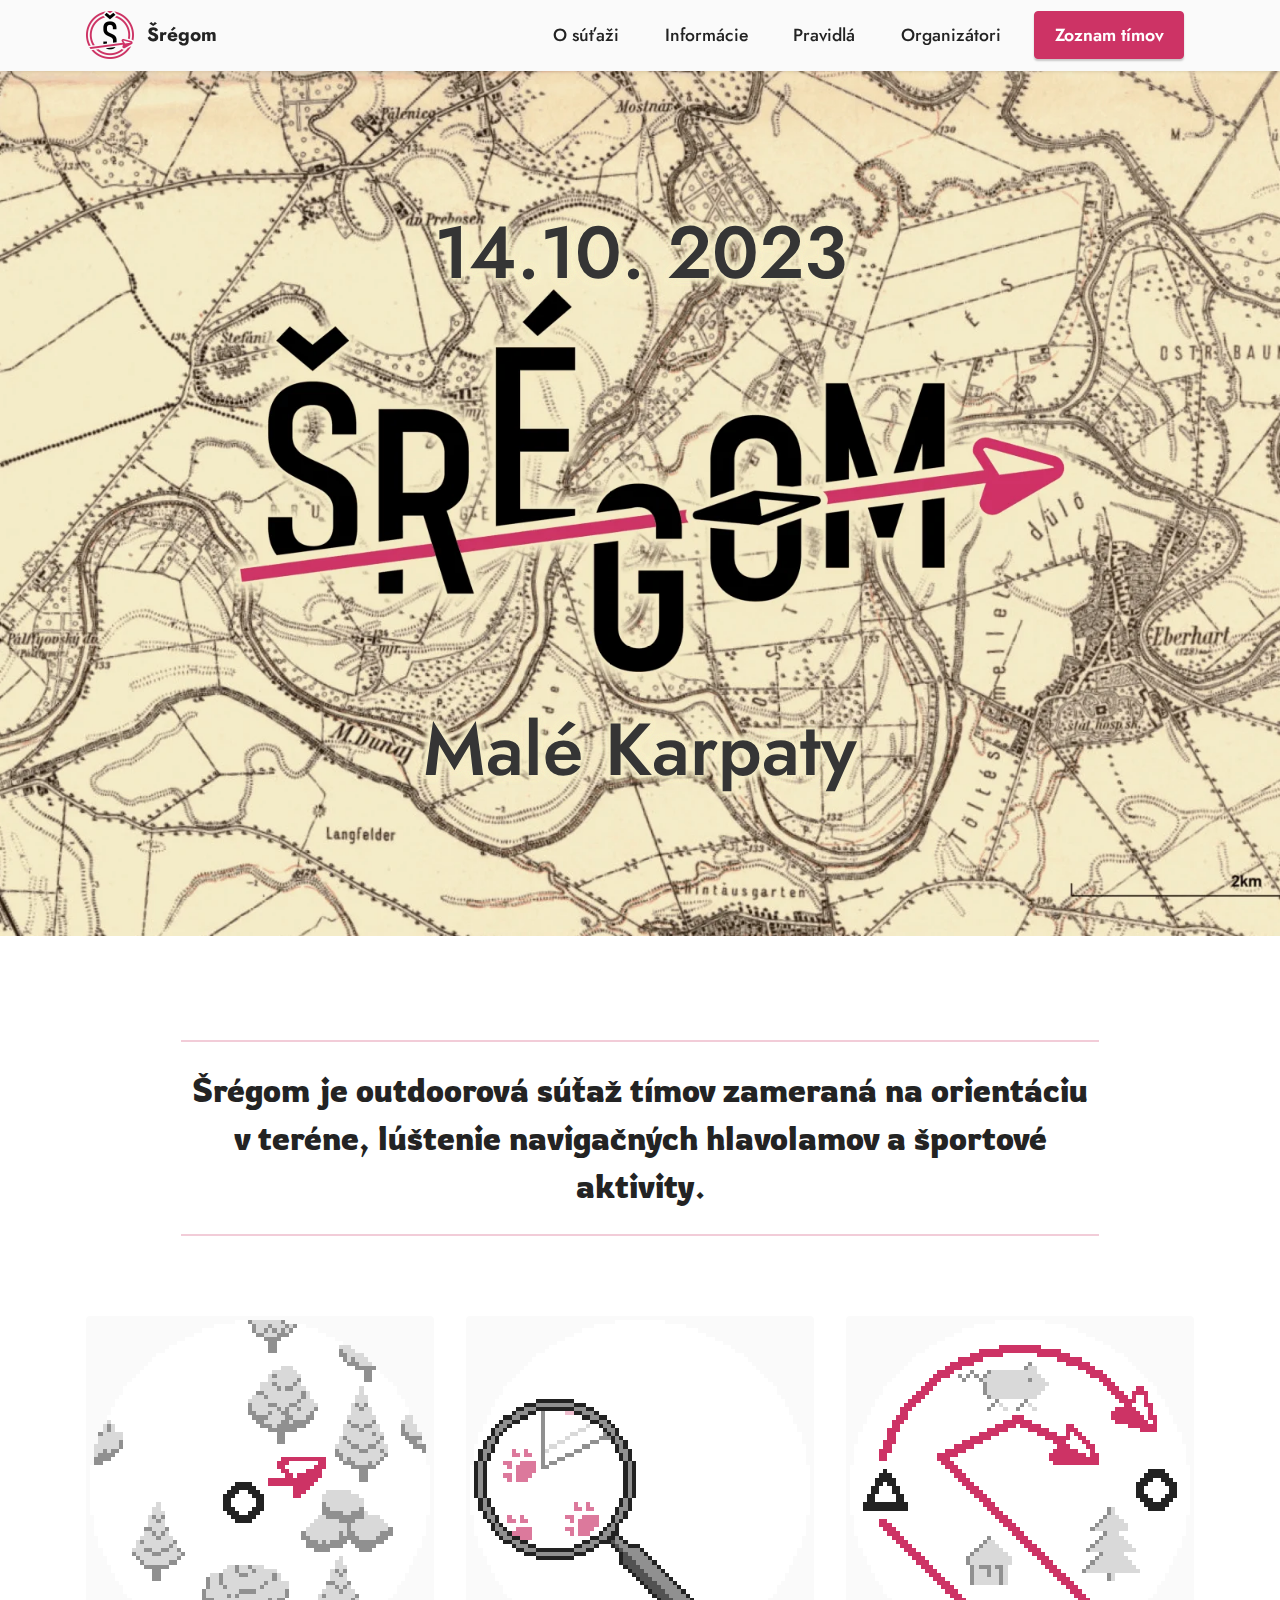
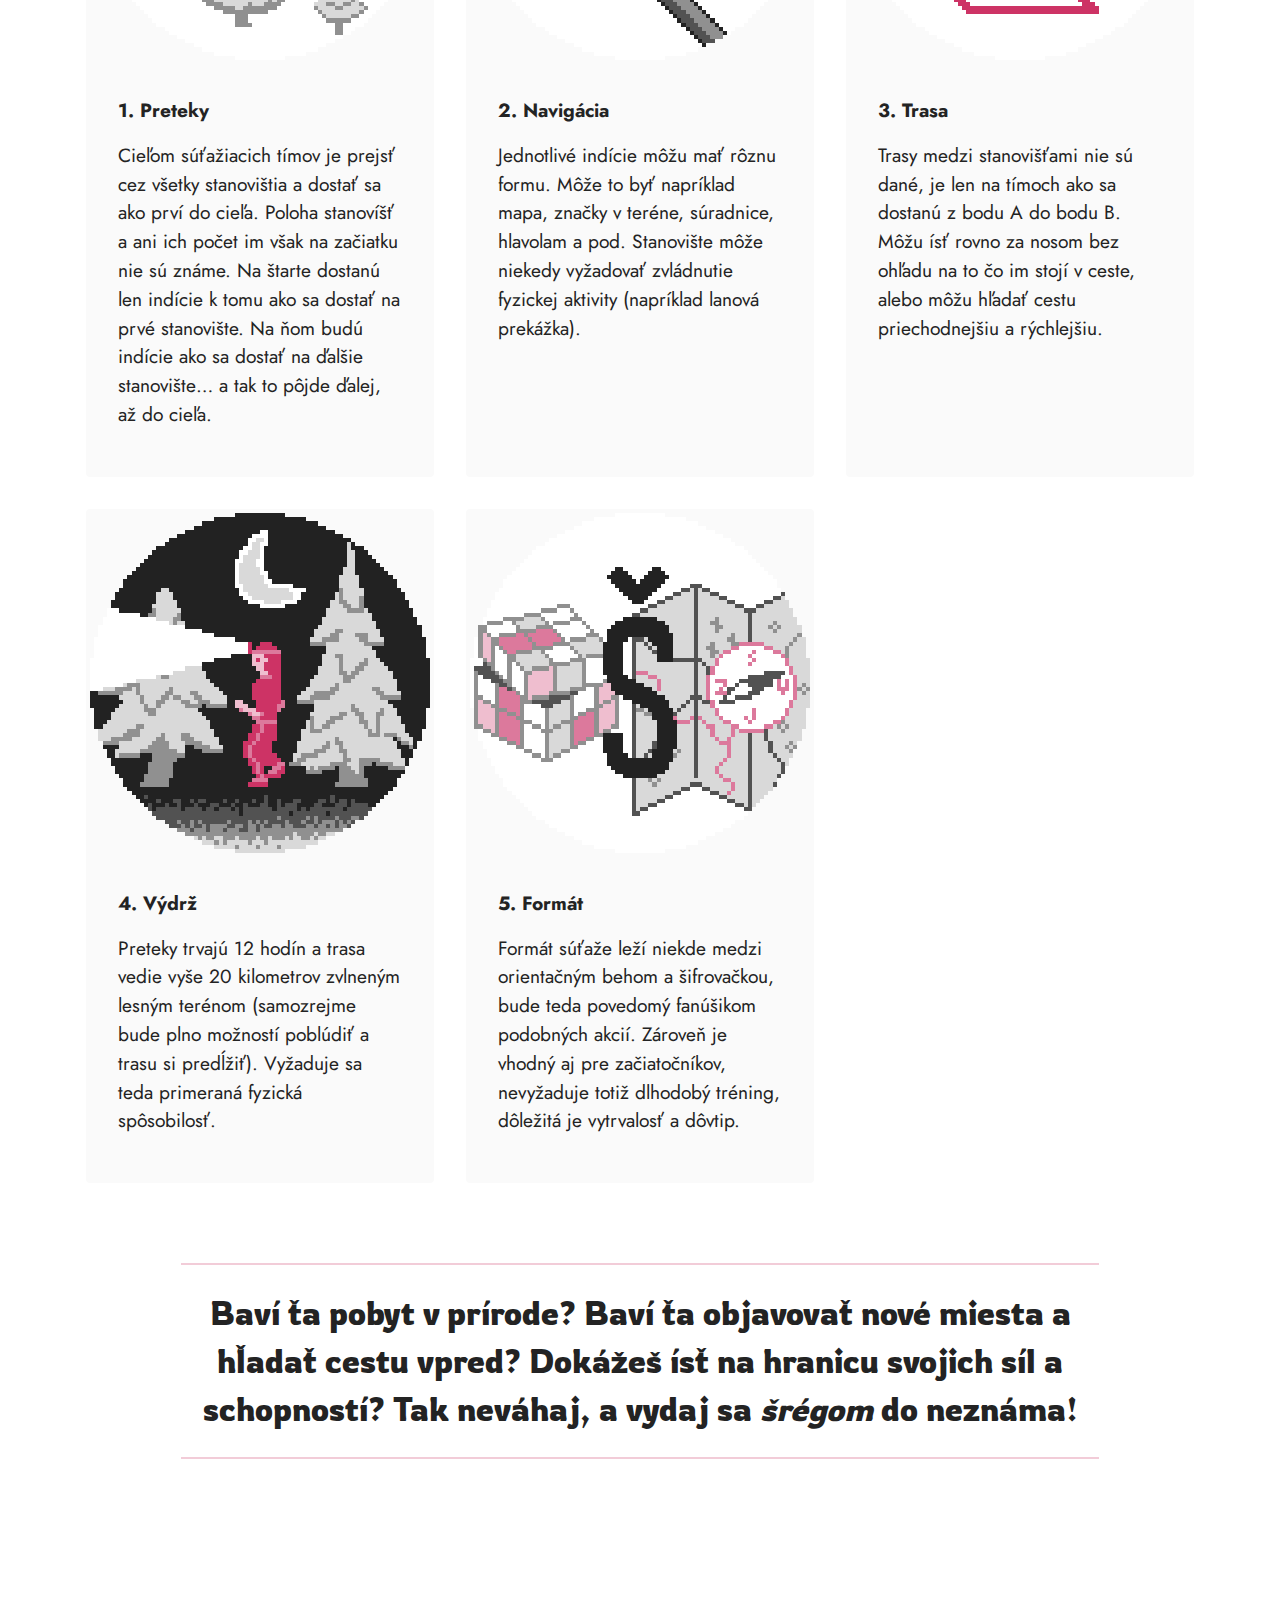
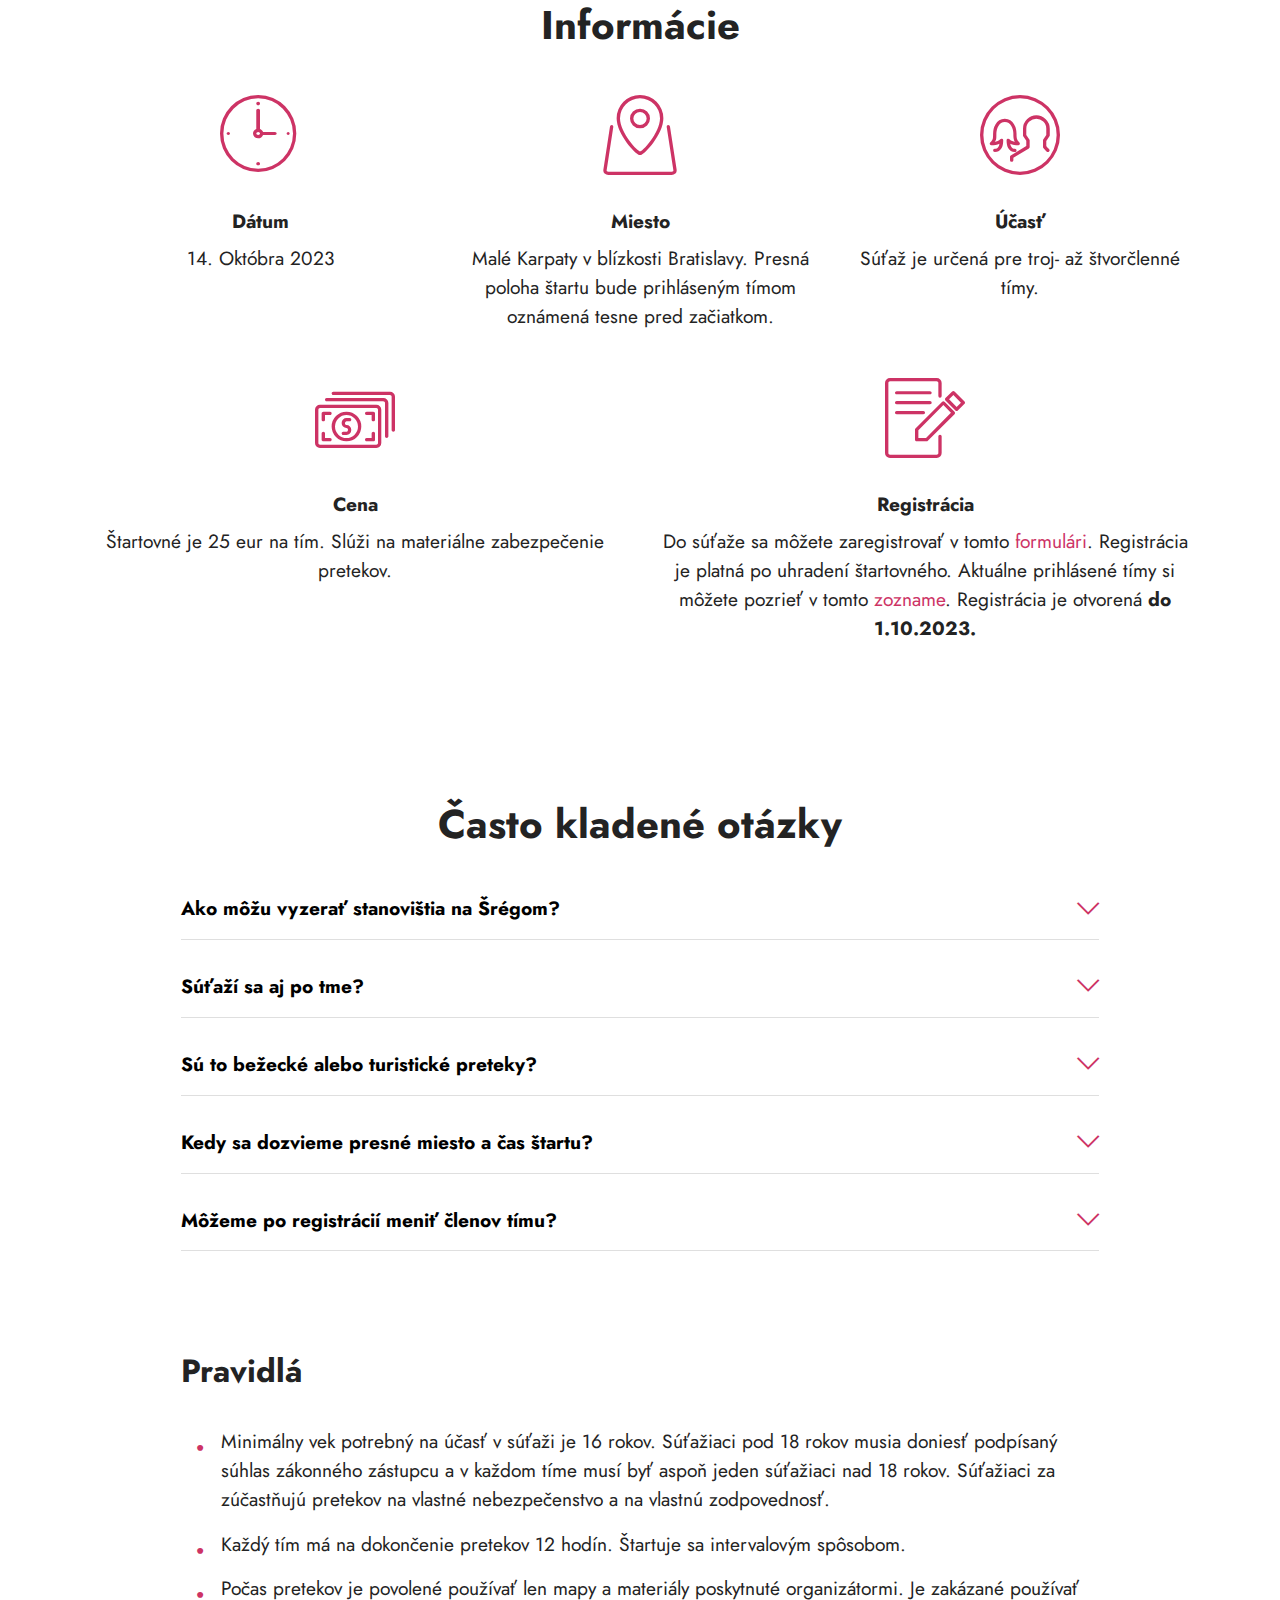
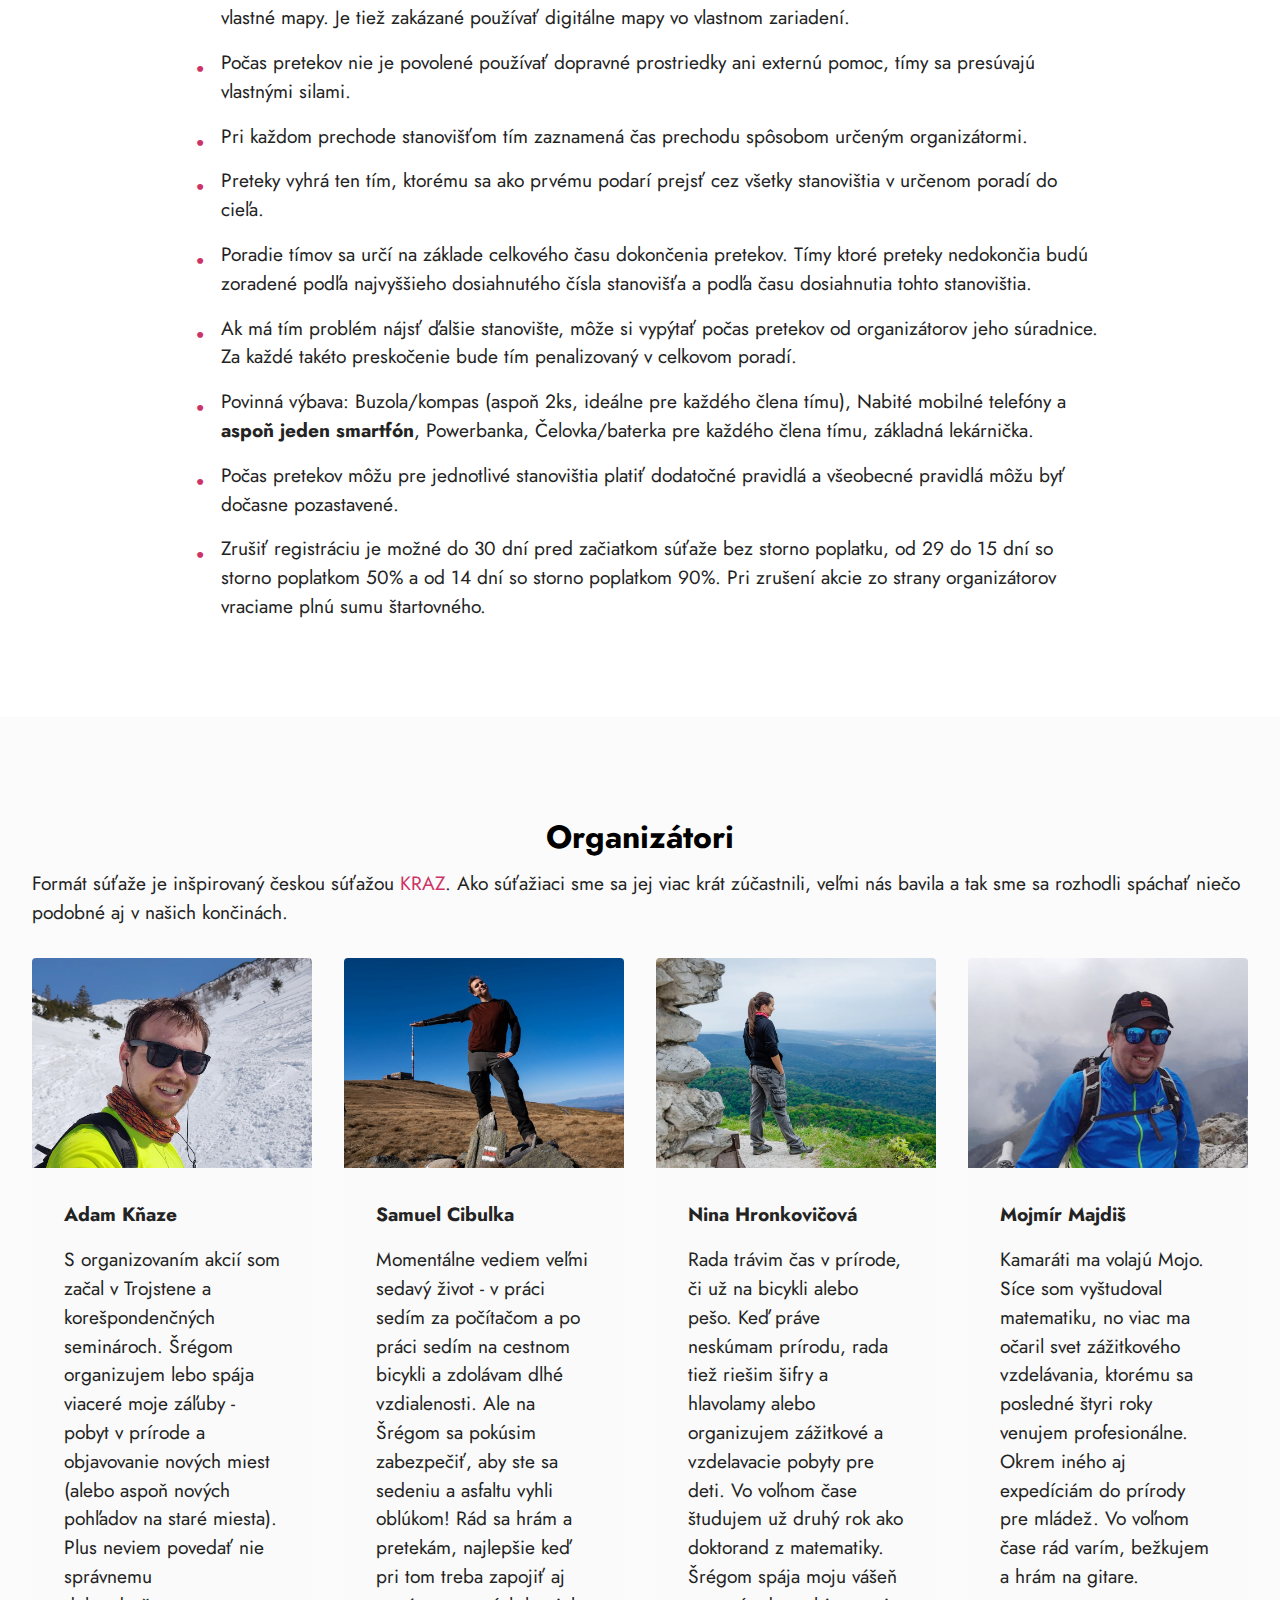
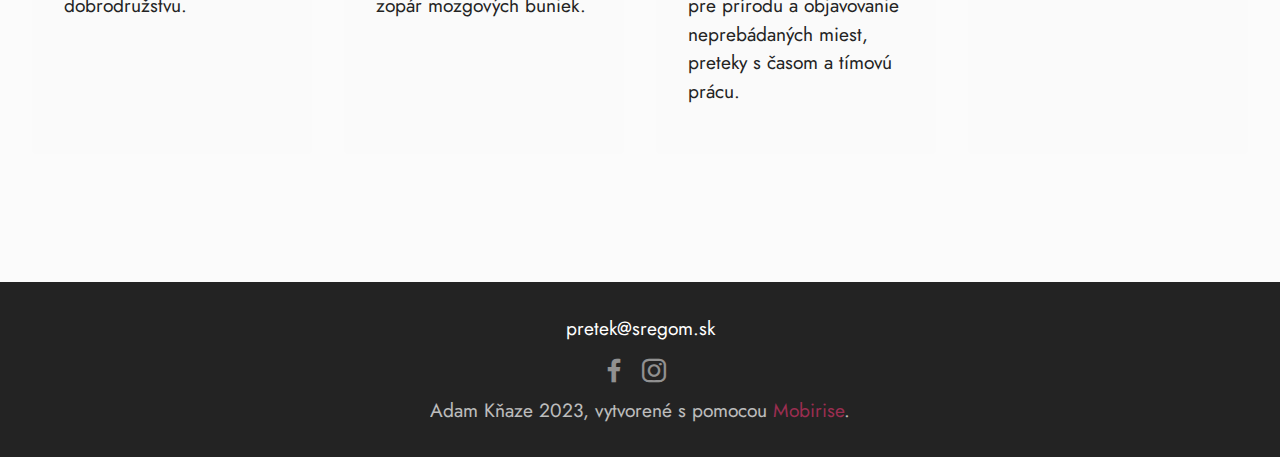
==== index.html @ bb01abcb "registration closed, remove pretek" ====
<!DOCTYPE html>
<html>
  <head>
    <!-- Site made with Mobirise v5.8.4, https://mobirise.com -->
    <meta charset="UTF-8" />
    <meta http-equiv="X-UA-Compatible" content="IE=edge" />
    <meta name="viewport" content="width=device-width, initial-scale=1, minimum-scale=1" />
    <link rel="shortcut icon" href="assets/images/logo-profil-96x96.png" type="image/x-icon" />
    <meta name="description" content="Outdoorová súťaž Šrégom" />
    <title>Šrégom</title>
    <meta property="og:url" content="https://sregom.sk" />
    <meta property="og:type" content="website" />
    <meta property="og:title" content="Outdoorová súťaž Šrégom" />
    <meta property="og:image" content="https://sregom.sk/assets/images/backg-ivanka-3-2000x1125.png" />

    <title>Home</title>
    <link rel="stylesheet" href="assets/web/assets/mobirise-icons2/mobirise2.css" />
    <link rel="stylesheet" href="assets/web/assets/mobirise-icons/mobirise-icons.css" />
    <link rel="stylesheet" href="assets/bootstrap/css/bootstrap.min.css" />
    <link rel="stylesheet" href="assets/bootstrap/css/bootstrap-grid.min.css" />
    <link rel="stylesheet" href="assets/bootstrap/css/bootstrap-reboot.min.css" />
    <link rel="stylesheet" href="assets/parallax/jarallax.css" />
    <link rel="stylesheet" href="assets/dropdown/css/style.css" />
    <link rel="stylesheet" href="assets/socicon/css/styles.css" />
    <link rel="stylesheet" href="assets/theme/css/style.css" />
    <link rel="preconnect" href="https://fonts.googleapis.com" />
    <link rel="preconnect" href="https://fonts.gstatic.com" crossorigin />
    <link
      rel="preload"
      href="https://fonts.googleapis.com/css?family=Jost:100,200,300,400,500,600,700,800,900,100i,200i,300i,400i,500i,600i,700i,800i,900i&display=swap"
      as="style"
      onload="this.onload=null;this.rel='stylesheet'"
    />
    <noscript>
      <link
        rel="stylesheet"
        href="https://fonts.googleapis.com/css?family=Jost:100,200,300,400,500,600,700,800,900,100i,200i,300i,400i,500i,600i,700i,800i,900i&display=swap"
      />
    </noscript>
    <link href="https://fonts.googleapis.com/css2?family=Rowdies:wght@300&display=swap" rel="stylesheet" />
    <link rel="preload" as="style" href="assets/mobirise/css/mbr-additional.css" />
    <link rel="stylesheet" href="assets/mobirise/css/mbr-additional.css" type="text/css" />
    <script
      src="https://code.jquery.com/jquery-3.6.4.min.js"
      integrity="sha256-oP6HI9z1XaZNBrJURtCoUT5SUnxFr8s3BzRl+cbzUq8="
      crossorigin="anonymous"
    ></script>
  </head>

  <body>
    <section data-bs-version="5.1" class="menu menu2 cid-tykx46DBpw" once="menu" id="menu2-0">
      <nav class="navbar navbar-dropdown navbar-fixed-top navbar-expand-lg">
        <div class="container">
          <div class="navbar-brand">
            <span class="navbar-logo">
              <a href="https://sregom.sk">
                <img src="assets/images/logo-profil-96x96.png" alt="Outdoorová súťaž Šrégom" style="height: 3rem" />
              </a>
            </span>
            <span class="navbar-caption-wrap"
              ><a class="navbar-caption text-black display-7" href="https://sregom.sk">Šrégom</a></span
            >
            <button
              class="navbar-toggler custom-ml-15"
              type="button"
              data-toggle="collapse"
              data-bs-toggle="collapse"
              data-target="#navbarSupportedContent"
              data-bs-target="#navbarSupportedContent"
              aria-controls="navbarNavAltMarkup"
              aria-expanded="false"
              aria-label="Toggle navigation"
            >
              <div class="hamburger">
                <span></span>
                <span></span>
                <span></span>
                <span></span>
              </div>
            </button>
          </div>
          <div class="collapse navbar-collapse" id="navbarSupportedContent">
            <ul class="navbar-nav nav-dropdown" data-app-modern-menu="true">
              <li class="nav-item">
                <a class="nav-link link text-black text-primary display-4" href="index.html#content6-6">O súťaži</a>
              </li>
              <li class="nav-item">
                <a class="nav-link link text-black text-primary display-4" href="index.html#features1-l">Informácie</a>
              </li>
              <li class="nav-item">
                <a class="nav-link link text-black text-primary display-4" href="index.html#content14-c">Pravidlá</a>
              </li>
              <li class="nav-item">
                <a class="nav-link link text-black text-primary display-4" href="index.html#gallery3-d">Organizátori</a>
              </li>
            </ul>

            <div class="navbar-buttons mbr-section-btn">
              <a
                class="btn btn-primary display-4"
                href="https://docs.google.com/spreadsheets/d/15FPUseYNhVAtJfRFDg8nyqhZNWYI8sd0130tSzgquzM/edit?usp=sharing"
                target="_blank"
                >Zoznam tímov</a
              >
            </div>
          </div>
        </div>
      </nav>
    </section>

    <section data-bs-version="5.1" class="header1 cid-tykyiCYTLH mbr-fullscreen mbr-parallax-background" id="header1-1">
      <div class="container-fluid">
        <div class="row justify-content-center custom-remove-on-mobile">
          <div class="col">
            <div class="col-12 col-lg-7 custom-override-width-100">
              <!-- custom-hide-on-small -->
              <div class="custom-width-80-1600">
                <h1
                  class="mbr-section-title mbr-fonts-style mb-3 display-1 custom-banner-text custom-text-align-center"
                >
                  14.10.
                </h1>
                <h1
                  class="mbr-section-title mbr-fonts-style mb-3 display-1 custom-banner-text custom-text-align-center"
                >
                  2023
                </h1>
              </div>
            </div>
          </div>
          <div class="col"></div>
          <div class="col"></div>
          <div class="col"></div>
          <div class="col">
            <div class="col-12 col-lg-7 custom-override-width-100">
              <h1 class="mbr-section-title mbr-fonts-style mb-3 custom-banner-text display-1 custom-text-align-center">
                Malé Karpaty
              </h1>
            </div>
          </div>
        </div>
        <div class="row justify-content-center custom-remove-on-large">
          <h1 class="mbr-section-title mbr-fonts-style mb-3 display-1 custom-banner-text custom-text-align-center">
            14.10. 2023
          </h1>
        </div>
        <div class="row justify-content-center custom-remove-on-large custom-height-200"></div>
        <div class="row justify-content-center custom-remove-on-large">
          <h1 class="mbr-section-title mbr-fonts-style mb-3 custom-banner-text display-1 custom-text-align-center">
            Malé Karpaty
          </h1>
        </div>
      </div>
    </section>

    <section data-bs-version="5.1" class="content6 cid-tykzrqVaGY" id="content6-6">
      <div class="container">
        <div class="row justify-content-center">
          <div class="col-md-12 col-lg-10">
            <hr class="line" />
            <p class="mbr-text align-center mbr-fonts-style my-4 display-5 custom-font">
              Šrégom je outdoorová súťaž tímov zameraná na orientáciu v teréne, lúštenie navigačných hlavolamov a
              športové aktivity.
            </p>
            <hr class="line" />
          </div>
        </div>
      </div>
    </section>

    <section data-bs-version="5.1" class="features3 cid-tzDnAxzLxm" id="features3-i">
      <script>
        $(document).ready(function () {
          $(".img-bottom").mouseenter(function () {
            $(this).addClass("hide-element");
            $(".img-bottom").not($(this)).removeClass("hide-element");
          });
          $(".img-bottom").click(function () {
            $(this).removeClass("hide-element");
          });
        });
      </script>

      <div class="container">
        <div class="row mt-4">
          <div class="item features-image сol-12 col-md-6 col-lg-4">
            <div class="item-wrapper">
              <div class="item-img img-parent">
                <img
                  src="assets/images/srg-web_1.gif"
                  class="custom-pixelcrisp img-top"
                  alt=""
                  data-slide-to="0"
                  data-bs-slide-to="0"
                />
                <img
                  src="assets/images/srg-web-1-84x84.png"
                  class="custom-pixelcrisp custom-hide-on-mobile img-bottom hide-element"
                  alt=""
                  data-slide-to="0"
                  data-bs-slide-to="0"
                />
              </div>
              <div class="item-content">
                <h5 class="item-title mbr-fonts-style display-7">
                  <strong>1. Preteky</strong>
                </h5>

                <p class="mbr-text mbr-fonts-style mt-3 display-7">
                  Cieľom súťažiacich tímov je prejsť cez všetky stanovištia a dostať sa ako prví do cieľa. Poloha
                  stanovíšť a ani ich počet im však na začiatku nie sú známe. Na štarte dostanú len indície k tomu ako
                  sa dostať na prvé stanovište. Na ňom budú indície ako sa dostať na ďalšie stanovište… a tak to pôjde
                  ďalej, až do cieľa.
                </p>
              </div>
            </div>
          </div>
          <div class="item features-image сol-12 col-md-6 col-lg-4">
            <div class="item-wrapper">
              <div class="item-img">
                <img
                  src="assets/images/srg-web_2.gif"
                  class="custom-pixelcrisp img-top"
                  alt=""
                  data-slide-to="1"
                  data-bs-slide-to="1"
                />
                <img
                  src="assets/images/srg-web-2-84x84.png"
                  class="custom-pixelcrisp custom-hide-on-mobile img-bottom"
                  alt=""
                  data-slide-to="1"
                  data-bs-slide-to="1"
                />
              </div>
              <div class="item-content">
                <h5 class="item-title mbr-fonts-style display-7">
                  <strong>2. Navigácia</strong>
                </h5>

                <p class="mbr-text mbr-fonts-style mt-3 display-7">
                  Jednotlivé indície môžu mať rôznu formu. Môže to byť napríklad mapa, značky v teréne, súradnice,
                  hlavolam a pod. Stanovište môže niekedy vyžadovať zvládnutie fyzickej aktivity (napríklad lanová
                  prekážka).
                </p>
              </div>
            </div>
          </div>
          <div class="item features-image сol-12 col-md-6 col-lg-4">
            <div class="item-wrapper">
              <div class="item-img">
                <img
                  src="assets/images/srg-web_3.gif"
                  class="custom-pixelcrisp img-top"
                  alt=""
                  data-slide-to="2"
                  data-bs-slide-to="2"
                />
                <img
                  src="assets/images/srg-web-3-84x84.png"
                  class="custom-pixelcrisp custom-hide-on-mobile img-bottom"
                  alt=""
                  data-slide-to="2"
                  data-bs-slide-to="2"
                />
              </div>
              <div class="item-content">
                <h5 class="item-title mbr-fonts-style display-7">
                  <strong>3. Trasa</strong>
                </h5>

                <p class="mbr-text mbr-fonts-style mt-3 display-7">
                  Trasy medzi stanovišťami nie sú dané, je len na tímoch ako sa dostanú z bodu A do bodu B. Môžu ísť
                  rovno za nosom bez ohľadu na to čo im stojí v ceste, alebo môžu hľadať cestu priechodnejšiu a
                  rýchlejšiu.<br />
                </p>
              </div>
            </div>
          </div>
          <div class="item features-image сol-12 col-md-6 col-lg-4">
            <div class="item-wrapper">
              <div class="item-img">
                <img
                  src="assets/images/srg-web_4.gif"
                  class="custom-pixelcrisp img-top"
                  alt=""
                  data-slide-to="3"
                  data-bs-slide-to="3"
                />
                <img
                  src="assets/images/srg-web-4-84x84.png"
                  class="custom-pixelcrisp custom-hide-on-mobile img-bottom"
                  alt=""
                  data-slide-to="3"
                  data-bs-slide-to="3"
                />
              </div>
              <div class="item-content">
                <h5 class="item-title mbr-fonts-style display-7">
                  <strong>4. Výdrž</strong>
                </h5>

                <p class="mbr-text mbr-fonts-style mt-3 display-7">
                  Preteky trvajú 12 hodín a trasa vedie vyše 20 kilometrov zvlneným lesným terénom (samozrejme
                  bude plno možností poblúdiť a trasu si predĺžiť). Vyžaduje sa teda primeraná fyzická spôsobilosť.<br />
                </p>
              </div>
            </div>
          </div>
          <div class="item features-image сol-12 col-md-6 col-lg-4">
            <div class="item-wrapper">
              <div class="item-img">
                <img
                  src="assets/images/srg-web_5.gif"
                  class="custom-pixelcrisp img-top"
                  alt=""
                  data-slide-to="4"
                  data-bs-slide-to="4"
                />
                <img
                  src="assets/images/srg-web-5-84x84.png"
                  class="custom-pixelcrisp custom-hide-on-mobile img-bottom"
                  alt=""
                  data-slide-to="4"
                  data-bs-slide-to="4"
                />
              </div>
              <div class="item-content">
                <h5 class="item-title mbr-fonts-style display-7">
                  <strong>5. Formát</strong>
                </h5>

                <p class="mbr-text mbr-fonts-style mt-3 display-7">
                  Formát súťaže leží niekde medzi orientačným behom a šifrovačkou, bude teda povedomý fanúšikom
                  podobných akcií. Zároveň je vhodný aj pre začiatočníkov, nevyžaduje totiž dlhodobý tréning, dôležitá
                  je vytrvalosť a dôvtip.<br />
                </p>
              </div>
            </div>
          </div>
        </div>
      </div>
    </section>

    <section data-bs-version="5.1" class="content6 cid-tykznpQRer" id="content6-5">
      <div class="container">
        <div class="row justify-content-center">
          <div class="col-md-12 col-lg-10">
            <hr class="line" />
            <p class="mbr-text align-center mbr-fonts-style my-4 display-5 custom-font">
              Baví ťa pobyt v prírode? Baví ťa objavovať nové miesta a hľadať cestu vpred? Dokážeš ísť na hranicu
              svojich síl a schopností? Tak neváhaj, a vydaj sa <em>šrégom</em> do neznáma!
            </p>
            <hr class="line" />
          </div>
        </div>
      </div>
    </section>

    <section data-bs-version="5.1" class="features1 cid-tA7Cc3SwSE mbr-parallax-background" id="features1-l">
      <div class="mbr-overlay" style="opacity: 0.7; background-color: rgb(255, 255, 255)"></div>
      <div class="container">
        <div class="row">
          <div class="col-12 col-lg-9">
            <h3 class="mbr-section-title mbr-fonts-style align-center mb-0 display-2">
              <strong>Informácie</strong>
            </h3>
          </div>
        </div>
        <div class="row">
          <div class="card col-12 col-md-4 col-lg-4">
            <div class="card-wrapper">
              <div class="card-box align-center">
                <div class="iconfont-wrapper">
                  <span class="mbr-iconfont mbri-clock"></span>
                </div>
                <h5 class="card-title mbr-fonts-style display-7">
                  <strong>Dátum</strong>
                </h5>
                <p class="card-text mbr-fonts-style display-7">14. Októbra 2023</p>
              </div>
            </div>
          </div>
          <div class="card col-12 col-md-4 col-lg-4">
            <div class="card-wrapper">
              <div class="card-box align-center">
                <div class="iconfont-wrapper">
                  <span class="mbr-iconfont mbri-map-pin"></span>
                </div>
                <h5 class="card-title mbr-fonts-style display-7">
                  <strong>Miesto</strong>
                </h5>
                <p class="card-text mbr-fonts-style display-7">
                  Malé Karpaty v blízkosti Bratislavy. Presná poloha štartu bude prihláseným tímom oznámená tesne pred
                  začiatkom.
                </p>
              </div>
            </div>
          </div>
          <div class="card col-12 col-md-4 col-lg-4">
            <div class="card-wrapper">
              <div class="card-box align-center">
                <div class="iconfont-wrapper">
                  <span class="mbr-iconfont mbri-users"></span>
                </div>
                <h5 class="card-title mbr-fonts-style display-7">
                  <strong>Účasť</strong>
                </h5>
                <p class="card-text mbr-fonts-style display-7">Súťaž je určená pre troj- až štvorčlenné tímy.</p>
              </div>
            </div>
          </div>
          <div class="card col-12 col-md-6 col-lg-6">
            <div class="card-wrapper">
              <div class="card-box align-center">
                <div class="iconfont-wrapper">
                  <span class="mbr-iconfont mbri-cash"></span>
                </div>
                <h5 class="card-title mbr-fonts-style display-7">
                  <strong>Cena</strong>
                </h5>
                <p class="card-text mbr-fonts-style display-7">
                  Štartovné je 25 eur na tím. Slúži na materiálne zabezpečenie pretekov.
                </p>
              </div>
            </div>
          </div>
          <div class="card col-12 col-md-6 col-lg-6">
            <div class="card-wrapper">
              <div class="card-box align-center">
                <div class="iconfont-wrapper">
                  <span class="mbr-iconfont mbri-edit"></span>
                </div>
                <h5 class="card-title mbr-fonts-style display-7">
                  <strong>Registrácia</strong>
                </h5>
                <p class="card-text mbr-fonts-style display-7">
                  Do súťaže sa môžete zaregistrovať v tomto
                  <a href="https://forms.gle/hWZEPFETbfBzRARz9" class="text-primary" target="_blank">formulári</a>.
                  Registrácia je platná po uhradení štartovného. Aktuálne prihlásené tímy si môžete pozrieť v tomto
                  <a
                    href="https://docs.google.com/spreadsheets/d/15FPUseYNhVAtJfRFDg8nyqhZNWYI8sd0130tSzgquzM/edit?usp=sharing"
                    class="text-primary"
                    target="_blank"
                    >zozname</a
                  >. Registrácia je otvorená <b>do 1.10.2023.</b>
                </p>
              </div>
            </div>
          </div>
        </div>
      </div>
    </section>

    <section data-bs-version="5.1" class="content16 cid-tMzDosAk2A" id="content16-p">
      <div class="container">
        <div class="row justify-content-center">
          <div class="col-12 col-md-10">
            <div class="mbr-section-head align-center mb-4">
              <h3 class="mbr-section-title mb-0 mbr-fonts-style display-2">
                <strong>Často kladené otázky</strong>
              </h3>
            </div>
            <div
              id="bootstrap-accordion_13"
              class="panel-group accordionStyles accordion"
              role="tablist"
              aria-multiselectable="true"
            >
              <div class="card mb-3">
                <div class="card-header" role="tab" id="headingOne">
                  <a
                    role="button"
                    class="panel-title collapsed"
                    data-toggle="collapse"
                    data-bs-toggle="collapse"
                    data-core=""
                    href="#collapse3_13"
                    aria-expanded="false"
                    aria-controls="collapse3"
                  >
                    <h6 class="panel-title-edit mbr-fonts-style mb-0 display-7">
                      <strong>Ako môžu vyzerať stanovištia na Šrégom?</strong>
                    </h6>
                    <span class="sign mbr-iconfont mbri-arrow-down"></span>
                  </a>
                </div>
                <div
                  id="collapse3_13"
                  class="panel-collapse noScroll collapse"
                  role="tabpanel"
                  aria-labelledby="headingOne"
                  data-parent="#accordion"
                  data-bs-parent="#bootstrap-accordion_13"
                >
                  <div class="panel-body">
                    <section data-bs-version="5.1" class="slider2 cid-tMzCJQr9KA" id="slider2-n">
                      <div class="container">
                        <div class="row justify-content-center">
                          <div class="col-12 col-md-10">
                            <div class="carousel slide" id="tMzDvGKBX7" data-interval="5000" data-bs-interval="5000">
                              <ol class="carousel-indicators">
                                <li
                                  data-slide-to="0"
                                  data-bs-slide-to="0"
                                  class="active"
                                  data-target="#tMzDvGKBX7"
                                  data-bs-target="#tMzDvGKBX7"
                                ></li>
                                <li
                                  data-slide-to="1"
                                  data-bs-slide-to="1"
                                  data-target="#tMzDvGKBX7"
                                  data-bs-target="#tMzDvGKBX7"
                                ></li>
                                <li
                                  data-slide-to="2"
                                  data-bs-slide-to="2"
                                  data-target="#tMzDvGKBX7"
                                  data-bs-target="#tMzDvGKBX7"
                                ></li>
                                <li
                                  data-slide-to="3"
                                  data-bs-slide-to="3"
                                  data-target="#tMzDvGKBX7"
                                  data-bs-target="#tMzDvGKBX7"
                                ></li>
                                <!-- <li
                                  data-slide-to="4"
                                  data-bs-slide-to="4"
                                  data-target="#tMzDvGKBX7"
                                  data-bs-target="#tMzDvGKBX7"
                                ></li> -->
                              </ol>
                              <div class="carousel-inner">
                                <div class="carousel-item slider-image item active">
                                  <div class="item-wrapper">
                                    <img class="d-block w-100" src="assets/images/demo1.webp" alt="Ukážka stanovišťa" />
                                  </div>
                                </div>
                                <div class="carousel-item slider-image item">
                                  <div class="item-wrapper">
                                    <img class="d-block w-100" src="assets/images/demo2.webp" alt="Ukážka stanovišťa" />
                                  </div>
                                </div>
                                <div class="carousel-item slider-image item">
                                  <div class="item-wrapper">
                                    <img class="d-block w-100" src="assets/images/demo3.webp" alt="Ukážka stanovišťa" />
                                  </div>
                                </div>
                                <!-- <div class="carousel-item slider-image item">
                                  <div class="item-wrapper">
                                    <img class="d-block w-100" src="assets/images/demo4.webp" alt="Ukážka stanovišťa" />
                                  </div>
                                </div> -->
                                <div class="carousel-item slider-image item">
                                  <div class="item-wrapper">
                                    <img class="d-block w-100" src="assets/images/demo5.webp" alt="Ukážka stanovišťa" />
                                  </div>
                                </div>
                              </div>
                              <a
                                class="carousel-control carousel-control-prev"
                                role="button"
                                data-slide="prev"
                                data-bs-slide="prev"
                                href="#tMzDvGKBX7"
                              >
                                <span class="mobi-mbri mobi-mbri-arrow-prev" aria-hidden="true"></span>
                                <span class="sr-only visually-hidden">Previous</span>
                              </a>
                              <a
                                class="carousel-control carousel-control-next"
                                role="button"
                                data-slide="next"
                                data-bs-slide="next"
                                href="#tMzDvGKBX7"
                              >
                                <span class="mobi-mbri mobi-mbri-arrow-next" aria-hidden="true"></span>
                                <span class="sr-only visually-hidden">Next</span>
                              </a>
                            </div>
                          </div>
                        </div>
                      </div>
                    </section>
                  </div>
                </div>
              </div>
              <div class="card mb-3">
                <div class="card-header" role="tab" id="headingOne">
                  <a
                    role="button"
                    class="panel-title collapsed"
                    data-toggle="collapse"
                    data-bs-toggle="collapse"
                    data-core=""
                    href="#collapse4_13"
                    aria-expanded="false"
                    aria-controls="collapse4"
                  >
                    <h6 class="panel-title-edit mbr-fonts-style mb-0 display-7">
                      <strong>Súťaží sa aj po tme?</strong>
                    </h6>
                    <span class="sign mbr-iconfont mbri-arrow-down"></span>
                  </a>
                </div>
                <div
                  id="collapse4_13"
                  class="panel-collapse noScroll collapse"
                  role="tabpanel"
                  aria-labelledby="headingOne"
                  data-parent="#accordion"
                  data-bs-parent="#bootstrap-accordion_13"
                >
                  <div class="panel-body">
                    <p class="mbr-fonts-style panel-text display-4">
                      Áno. Preteky začnú ráno okolo ôsmej a tímy majú 12 hodín na ich dokončenie. Možno budete rýchlejší
                      a do cieľa dorazíte skôr, keďže však v Októbri slnko zapadá už okolo šiestej, je možné, že na
                      trati budete aj po zotmení. Nezabudnite si teda zobrať čelovky, gro pretekov však prebehne za
                      svetla.
                    </p>
                  </div>
                </div>
              </div>
              <div class="card mb-3">
                <div class="card-header" role="tab" id="headingOne">
                  <a
                    role="button"
                    class="panel-title collapsed"
                    data-toggle="collapse"
                    data-bs-toggle="collapse"
                    data-core=""
                    href="#collapse5_13"
                    aria-expanded="false"
                    aria-controls="collapse5"
                  >
                    <h6 class="panel-title-edit mbr-fonts-style mb-0 display-7">
                      <strong>Sú to bežecké alebo turistické preteky?</strong>
                    </h6>
                    <span class="sign mbr-iconfont mbri-arrow-down"></span>
                  </a>
                </div>
                <div
                  id="collapse5_13"
                  class="panel-collapse noScroll collapse"
                  role="tabpanel"
                  aria-labelledby="headingOne"
                  data-parent="#accordion"
                  data-bs-parent="#bootstrap-accordion_13"
                >
                  <div class="panel-body">
                    <p class="mbr-fonts-style panel-text display-4">
                      Je to len na vás, primárne však ide o turistické preteky. Trať je stavaná tak aby ju bolo možné
                      dokončiť v časovom limite aj krokom. Samozrejme, ak budete mať dosť síl, rýchlejším tempom
                      zlepšíte svoje šance na výhru. Len si treba dať pozor aby ste pri tom nezablúdili.
                    </p>
                  </div>
                </div>
              </div>
              <div class="card mb-3">
                <div class="card-header" role="tab" id="headingOne">
                  <a
                    role="button"
                    class="panel-title collapsed"
                    data-toggle="collapse"
                    data-bs-toggle="collapse"
                    data-core=""
                    href="#collapse7_13"
                    aria-expanded="false"
                    aria-controls="collapse6"
                  >
                    <h6 class="panel-title-edit mbr-fonts-style mb-0 display-7">
                      <strong>Kedy sa dozvieme presné miesto a čas štartu?</strong>
                    </h6>
                    <span class="sign mbr-iconfont mbri-arrow-down"></span>
                  </a>
                </div>
                <div
                  id="collapse7_13"
                  class="panel-collapse noScroll collapse"
                  role="tabpanel"
                  aria-labelledby="headingOne"
                  data-parent="#accordion"
                  data-bs-parent="#bootstrap-accordion_13"
                >
                  <div class="panel-body">
                    <p class="mbr-fonts-style panel-text display-4">
                      Tieto informácie tímom oznámime krátko pred začiatkom pretekov, nie skôr ako týždeň vopred. Môžete
                      ale rátať s tým, že to bude v blízkosti Bratislavy a s dobrou dostupnosťou verejnou dopravou.
                      Keďže sa štartuje intervalovým spôsobom, každý tím bude mať pridelený svoj čas. Štartovacie okno
                      bude predbežne medzi 8:00 a 10:00. Ak máte silnú preferenciu štartovať neskôr alebo skôr
                      (napríklad z dôvodu cestovania) môžete nám napísať a skúsime to zohľadniť. V prvom rade však bude
                      štartovné poradie náhodné.
                    </p>
                  </div>
                </div>
              </div>
              <div class="card mb-3">
                <div class="card-header" role="tab" id="headingOne">
                  <a
                    role="button"
                    class="panel-title collapsed"
                    data-toggle="collapse"
                    data-bs-toggle="collapse"
                    data-core=""
                    href="#collapse6_13"
                    aria-expanded="false"
                    aria-controls="collapse6"
                  >
                    <h6 class="panel-title-edit mbr-fonts-style mb-0 display-7">
                      <strong>Môžeme po registrácií meniť členov tímu?</strong>
                    </h6>
                    <span class="sign mbr-iconfont mbri-arrow-down"></span>
                  </a>
                </div>
                <div
                  id="collapse6_13"
                  class="panel-collapse noScroll collapse"
                  role="tabpanel"
                  aria-labelledby="headingOne"
                  data-parent="#accordion"
                  data-bs-parent="#bootstrap-accordion_13"
                >
                  <div class="panel-body">
                    <p class="mbr-fonts-style panel-text display-4">
                      Áno, stačí nám napísať na pretek@sregom.sk, alebo do správy na facebooku.
                    </p>
                  </div>
                </div>
              </div>
            </div>
          </div>
        </div>
      </div>
    </section>

    <section data-bs-version="5.1" class="content14 cid-tywx1qcEPA" id="content14-c">
      <div class="container">
        <div class="row justify-content-center">
          <div class="col-md-12 col-lg-10">
            <h3 class="mbr-section-title mbr-fonts-style mb-4 display-5">
              <strong>Pravidlá</strong>
            </h3>
            <ul class="list mbr-fonts-style display-7">
              <li>
                Minimálny vek potrebný na účasť v súťaži je 16 rokov. Súťažiaci pod 18 rokov musia doniesť podpísaný
                súhlas zákonného zástupcu a v každom tíme musí byť aspoň jeden súťažiaci nad 18 rokov. Súťažiaci za
                zúčastňujú pretekov na vlastné nebezpečenstvo a na vlastnú zodpovednosť.
              </li>
              <li>Každý tím má na dokončenie pretekov 12 hodín. Štartuje sa intervalovým spôsobom.</li>
              <li>
                Počas pretekov je povolené používať len mapy a materiály poskytnuté organizátormi. Je zakázané používať
                vlastné mapy. Je tiež zakázané používať digitálne mapy vo vlastnom zariadení.
              </li>
              <li>
                Počas pretekov nie je povolené používať dopravné prostriedky ani externú pomoc, tímy sa presúvajú
                vlastnými silami.
              </li>
              <li>Pri každom prechode stanovišťom tím zaznamená čas prechodu spôsobom určeným organizátormi.</li>
              <li>
                Preteky vyhrá ten tím, ktorému sa ako prvému podarí prejsť cez všetky stanovištia v určenom poradí do
                cieľa.
              </li>
              <li>
                Poradie tímov sa určí na základe celkového času dokončenia pretekov. Tímy ktoré preteky nedokončia budú
                zoradené podľa najvyššieho dosiahnutého čísla stanovišťa a podľa času dosiahnutia tohto stanovištia.
              </li>
              <li>
                Ak má tím problém nájsť ďalšie stanovište, môže si vypýtať počas pretekov od organizátorov jeho
                súradnice. Za každé takéto preskočenie bude tím penalizovaný v celkovom poradí.
              </li>
              <li>
                Povinná výbava: Buzola/kompas (aspoň 2ks, ideálne pre každého člena tímu), Nabité mobilné telefóny a
                <b>aspoň jeden smartfón</b>, Powerbanka, Čelovka/baterka pre každého člena tímu, základná
                lekárnička.
              </li>
              <li>
                Počas pretekov môžu pre jednotlivé stanovištia platiť dodatočné pravidlá a všeobecné pravidlá môžu byť
                dočasne pozastavené.
              </li>
              <li>
                Zrušiť registráciu je možné do 30 dní pred začiatkom súťaže bez storno poplatku, od 29 do 15 dní so
                storno poplatkom 50% a od 14 dní so storno poplatkom 90%. Pri zrušení akcie zo strany organizátorov
                vraciame plnú sumu štartovného.
              </li>
            </ul>
          </div>
        </div>
      </div>
    </section>

    <section data-bs-version="5.1" class="gallery3 cid-tywx6meTu1 mbr-parallax-background" id="gallery3-d">
      <div class="mbr-overlay"></div>
      <div class="container-fluid">
        <div class="mbr-section-head">
          <h4 class="mbr-section-title mbr-fonts-style align-center mb-0 display-5">
            <strong>Organizátori</strong>
          </h4>
          <h5 class="mbr-section-subtitle mbr-fonts-style align-center mb-0 mt-2 display-7">
            Formát súťaže je inšpirovaný českou súťažou
            <a href="https://kraz.instruktori.cz" class="text-secondary" target="_blank">KRAZ</a>. Ako súťažiaci sme sa
            jej viac krát zúčastnili, veľmi nás bavila a tak sme sa rozhodli spáchať niečo podobné aj v našich končinách.
          </h5>
        </div>
        <div class="row mt-4">
          <div class="item features-image сol-12 col-md-6 col-lg-3">
            <div class="item-wrapper">
              <div class="item-img">
                <img src="assets/images/adam_foto.webp" alt="Outdoorová súťaž Šrégom" />
              </div>
              <div class="item-content">
                <h5 class="item-title mbr-fonts-style display-7">
                  <strong>Adam Kňaze</strong>
                </h5>

                <p class="mbr-text mbr-fonts-style mt-3 display-7">
                  S organizovaním akcií som začal v Trojstene a korešpondenčných seminároch. Šrégom organizujem lebo
                  spája viaceré moje záľuby - pobyt v prírode a objavovanie nových miest (alebo aspoň nových pohľadov na
                  staré miesta). Plus neviem povedať nie správnemu dobrodružstvu.<br />
                </p>
              </div>
            </div>
          </div>
          <div class="item features-image сol-12 col-md-6 col-lg-3">
            <div class="item-wrapper">
              <div class="item-img">
                <img
                  src="assets/images/72993553-2647055015314639-8672898370722856960-n-2-996x1360.jpeg"
                  alt="Outdoorová súťaž Šrégom"
                />
              </div>
              <div class="item-content">
                <h5 class="item-title mbr-fonts-style display-7">
                  <strong>Samuel Cibulka</strong>
                </h5>

                <p class="mbr-text mbr-fonts-style mt-3 display-7">
                  Momentálne vediem veľmi sedavý život - v práci sedím za počítačom a po práci sedím na cestnom bicykli
                  a zdolávam dlhé vzdialenosti. Ale na Šrégom sa pokúsim zabezpečiť, aby ste sa sedeniu a asfaltu vyhli
                  oblúkom! Rád sa hrám a pretekám, najlepšie keď pri tom treba zapojiť aj zopár mozgových buniek.
                </p>
              </div>
            </div>
          </div>
          <div class="item features-image сol-12 col-md-6 col-lg-3">
            <div class="item-wrapper">
              <div class="item-img">
                <img src="assets/images/nina_foto.webp" alt="Outdoorová súťaž Šrégom" />
              </div>
              <div class="item-content">
                <h5 class="item-title mbr-fonts-style display-7">
                  <strong>Nina Hronkovičová</strong>
                </h5>

                <p class="mbr-text mbr-fonts-style mt-3 display-7">
                  Rada trávim čas v prírode, či už na bicykli alebo pešo. Keď práve neskúmam prírodu, rada tiež riešim
                  šifry a hlavolamy alebo organizujem zážitkové a vzdelavacie pobyty pre deti. Vo voľnom čase študujem
                  už druhý rok ako doktorand z matematiky. Šrégom spája moju vášeň pre prírodu a objavovanie
                  neprebádaných miest, preteky s časom a tímovú prácu.<br />
                </p>
              </div>
            </div>
          </div>
          <div class="item features-image сol-12 col-md-6 col-lg-3">
            <div class="item-wrapper">
              <div class="item-img">
                <img
                  src="assets/images/336735812-241394831580517-449209262907642614-n-828x1104.jpg"
                  alt="Outdoorová súťaž Šrégom"
                  title=""
                />
              </div>
              <div class="item-content">
                <h5 class="item-title mbr-fonts-style display-7">
                  <strong>Mojmír Majdiš</strong>
                </h5>

                <p class="mbr-text mbr-fonts-style mt-3 display-7">
                  Kamaráti ma volajú Mojo. Síce som vyštudoval matematiku, no viac ma očaril svet zážitkového
                  vzdelávania, ktorému sa posledné štyri roky venujem profesionálne. Okrem iného aj expedíciám do
                  prírody pre mládež. Vo voľnom čase rád varím, bežkujem a hrám na gitare.<br />
                </p>
              </div>
            </div>
          </div>
        </div>
      </div>
    </section>

    <section data-bs-version="5.1" class="footer3 cid-tzDyAGXNpn" once="footers" id="footer3-j">
      <div class="container">
        <div class="media-container-row align-center mbr-white">
          <div class="row row-links">
            <ul class="foot-menu">
              <li class="foot-menu-item mbr-fonts-style display-7">pretek@sregom.sk</li>
            </ul>
          </div>
          <div class="row social-row">
            <div class="social-list align-right pb-2">
              <div class="soc-item">
                <a href="https://www.facebook.com/people/%C5%A0r%C3%A9gom/100089279055342/" target="_blank">
                  <span class="socicon-facebook socicon mbr-iconfont mbr-iconfont-social"></span>
                </a>
              </div>
              <div class="soc-item">
                <a href="https://www.instagram.com/pretek_sregom/" target="_blank">
                  <span class="socicon-instagram socicon mbr-iconfont mbr-iconfont-social"></span>
                </a>
              </div>
            </div>
          </div>
          <div class="row row-copirayt custom-dim-70">
            <p class="mbr-text mb-0 mbr-fonts-style mbr-white align-center display-7">
              Adam Kňaze 2023, vytvorené s pomocou
              <a href="http://mobirise.com" class="text-secondary" target="_blank">Mobirise</a>.
            </p>
          </div>
        </div>
      </div>
    </section>
    <script src="assets/bootstrap/js/bootstrap.bundle.min.js"></script>
    <script src="assets/parallax/jarallax.js"></script>
    <script src="assets/smoothscroll/smooth-scroll.js"></script>
    <script src="assets/ytplayer/index.js"></script>
    <script src="assets/dropdown/js/navbar-dropdown.js"></script>
    <script src="assets/theme/js/script.js"></script>
  </body>
</html>
---- assets/web/assets/mobirise-icons2/mobirise2.css ----
@font-face {
  font-family: 'Moririse2';
  font-display: swap;
  src:  url('mobirise2.eot?f2bix4');
  src:  url('mobirise2.eot?f2bix4#iefix') format('embedded-opentype'),
    url('mobirise2.ttf?f2bix4') format('truetype'),
    url('mobirise2.woff?f2bix4') format('woff'),
    url('mobirise2.svg?f2bix4#mobirise2') format('svg');
  font-weight: normal;
  font-style: normal;
}

[class^="mobi-"], [class*=" mobi-"] {
  /* use !important to prevent issues with browser extensions that change fonts */
  font-family: 'Moririse2' !important;
  speak: none;
  font-style: normal;
  font-weight: normal;
  font-variant: normal;
  text-transform: none;
  line-height: 1;

  /* Better Font Rendering =========== */
  -webkit-font-smoothing: antialiased;
  -moz-osx-font-smoothing: grayscale;
}

.mobi-mbri-add-submenu:before {
  content: "\e900";
}
.mobi-mbri-alert:before {
  content: "\e901";
}
.mobi-mbri-align-center:before {
  content: "\e902";
}
.mobi-mbri-align-justify:before {
  content: "\e903";
}
.mobi-mbri-align-left:before {
  content: "\e904";
}
.mobi-mbri-align-right:before {
  content: "\e905";
}
.mobi-mbri-android:before {
  content: "\e906";
}
.mobi-mbri-apple:before {
  content: "\e907";
}
.mobi-mbri-arrow-down:before {
  content: "\e908";
}
.mobi-mbri-arrow-next:before {
  content: "\e909";
}
.mobi-mbri-arrow-prev:before {
  content: "\e90a";
}
.mobi-mbri-arrow-up:before {
  content: "\e90b";
}
.mobi-mbri-bold:before {
  content: "\e90c";
}
.mobi-mbri-bookmark:before {
  content: "\e90d";
}
.mobi-mbri-bootstrap:before {
  content: "\e90e";
}
.mobi-mbri-briefcase:before {
  content: "\e90f";
}
.mobi-mbri-browse:before {
  content: "\e910";
}
.mobi-mbri-bulleted-list:before {
  content: "\e911";
}
.mobi-mbri-calendar:before {
  content: "\e912";
}
.mobi-mbri-camera:before {
  content: "\e913";
}
.mobi-mbri-cart-add:before {
  content: "\e914";
}
.mobi-mbri-cart-full:before {
  content: "\e915";
}
.mobi-mbri-cash:before {
  content: "\e916";
}
.mobi-mbri-change-style:before {
  content: "\e917";
}
.mobi-mbri-chat:before {
  content: "\e918";
}
.mobi-mbri-clock:before {
  content: "\e919";
}
.mobi-mbri-close:before {
  content: "\e91a";
}
.mobi-mbri-cloud:before {
  content: "\e91b";
}
.mobi-mbri-code:before {
  content: "\e91c";
}
.mobi-mbri-contact-form:before {
  content: "\e91d";
}
.mobi-mbri-credit-card:before {
  content: "\e91e";
}
.mobi-mbri-cursor-click:before {
  content: "\e91f";
}
.mobi-mbri-cust-feedback:before {
  content: "\e920";
}
.mobi-mbri-database:before {
  content: "\e921";
}
.mobi-mbri-delivery:before {
  content: "\e922";
}
.mobi-mbri-desktop:before {
  content: "\e923";
}
.mobi-mbri-devices:before {
  content: "\e924";
}
.mobi-mbri-down:before {
  content: "\e925";
}
.mobi-mbri-download-2:before {
  content: "\e926";
}
.mobi-mbri-download:before {
  content: "\e927";
}
.mobi-mbri-drag-n-drop-2:before {
  content: "\e928";
}
.mobi-mbri-drag-n-drop:before {
  content: "\e929";
}
.mobi-mbri-edit-2:before {
  content: "\e92a";
}
.mobi-mbri-edit:before {
  content: "\e92b";
}
.mobi-mbri-error:before {
  content: "\e92c";
}
.mobi-mbri-extension:before {
  content: "\e92d";
}
.mobi-mbri-features:before {
  content: "\e92e";
}
.mobi-mbri-file:before {
  content: "\e92f";
}
.mobi-mbri-flag:before {
  content: "\e930";
}
.mobi-mbri-folder:before {
  content: "\e931";
}
.mobi-mbri-gift:before {
  content: "\e932";
}
.mobi-mbri-github:before {
  content: "\e933";
}
.mobi-mbri-globe-2:before {
  content: "\e934";
}
.mobi-mbri-globe:before {
  content: "\e935";
}
.mobi-mbri-growing-chart:before {
  content: "\e936";
}
.mobi-mbri-hearth:before {
  content: "\e937";
}
.mobi-mbri-help:before {
  content: "\e938";
}
.mobi-mbri-home:before {
  content: "\e939";
}
.mobi-mbri-hot-cup:before {
  content: "\e93a";
}
.mobi-mbri-idea:before {
  content: "\e93b";
}
.mobi-mbri-image-gallery:before {
  content: "\e93c";
}
.mobi-mbri-image-slider:before {
  content: "\e93d";
}
.mobi-mbri-info:before {
  content: "\e93e";
}
.mobi-mbri-italic:before {
  content: "\e93f";
}
.mobi-mbri-key:before {
  content: "\e940";
}
.mobi-mbri-laptop:before {
  content: "\e941";
}
.mobi-mbri-layers:before {
  content: "\e942";
}
.mobi-mbri-left-right:before {
  content: "\e943";
}
.mobi-mbri-left:before {
  content: "\e944";
}
.mobi-mbri-letter:before {
  content: "\e945";
}
.mobi-mbri-like:before {
  content: "\e946";
}
.mobi-mbri-link:before {
  content: "\e947";
}
.mobi-mbri-lock:before {
  content: "\e948";
}
.mobi-mbri-login:before {
  content: "\e949";
}
.mobi-mbri-logout:before {
  content: "\e94a";
}
.mobi-mbri-magic-stick:before {
  content: "\e94b";
}
.mobi-mbri-map-pin:before {
  content: "\e94c";
}
.mobi-mbri-menu:before {
  content: "\e94d";
}
.mobi-mbri-mobile-2:before {
  content: "\e94e";
}
.mobi-mbri-mobile-horizontal:before {
  content: "\e94f";
}
.mobi-mbri-mobile:before {
  content: "\e950";
}
.mobi-mbri-mobirise:before {
  content: "\e951";
}
.mobi-mbri-more-horizontal:before {
  content: "\e952";
}
.mobi-mbri-more-vertical:before {
  content: "\e953";
}
.mobi-mbri-music:before {
  content: "\e954";
}
.mobi-mbri-new-file:before {
  content: "\e955";
}
.mobi-mbri-numbered-list:before {
  content: "\e956";
}
.mobi-mbri-opened-folder:before {
  content: "\e957";
}
.mobi-mbri-pages:before {
  content: "\e958";
}
.mobi-mbri-paper-plane:before {
  content: "\e959";
}
.mobi-mbri-paperclip:before {
  content: "\e95a";
}
.mobi-mbri-phone:before {
  content: "\e95b";
}
.mobi-mbri-photo:before {
  content: "\e95c";
}
.mobi-mbri-photos:before {
  content: "\e95d";
}
.mobi-mbri-pin:before {
  content: "\e95e";
}
.mobi-mbri-play:before {
  content: "\e95f";
}
.mobi-mbri-plus:before {
  content: "\e960";
}
.mobi-mbri-preview:before {
  content: "\e961";
}
.mobi-mbri-print:before {
  content: "\e962";
}
.mobi-mbri-protect:before {
  content: "\e963";
}
.mobi-mbri-question:before {
  content: "\e964";
}
.mobi-mbri-quote-left:before {
  content: "\e965";
}
.mobi-mbri-quote-right:before {
  content: "\e966";
}
.mobi-mbri-redo:before {
  content: "\e967";
}
.mobi-mbri-refresh:before {
  content: "\e968";
}
.mobi-mbri-responsive-2:before {
  content: "\e969";
}
.mobi-mbri-responsive:before {
  content: "\e96a";
}
.mobi-mbri-right:before {
  content: "\e96b";
}
.mobi-mbri-rocket:before {
  content: "\e96c";
}
.mobi-mbri-sad-face:before {
  content: "\e96d";
}
.mobi-mbri-sale:before {
  content: "\e96e";
}
.mobi-mbri-save:before {
  content: "\e96f";
}
.mobi-mbri-search:before {
  content: "\e970";
}
.mobi-mbri-setting-2:before {
  content: "\e971";
}
.mobi-mbri-setting-3:before {
  content: "\e972";
}
.mobi-mbri-setting:before {
  content: "\e973";
}
.mobi-mbri-share:before {
  content: "\e974";
}
.mobi-mbri-shopping-bag:before {
  content: "\e975";
}
.mobi-mbri-shopping-basket:before {
  content: "\e976";
}
.mobi-mbri-shopping-cart:before {
  content: "\e977";
}
.mobi-mbri-sites:before {
  content: "\e978";
}
.mobi-mbri-smile-face:before {
  content: "\e979";
}
.mobi-mbri-speed:before {
  content: "\e97a";
}
.mobi-mbri-star:before {
  content: "\e97b";
}
.mobi-mbri-success:before {
  content: "\e97c";
}
.mobi-mbri-sun:before {
  content: "\e97d";
}
.mobi-mbri-sun2:before {
  content: "\e97e";
}
.mobi-mbri-tablet-vertical:before {
  content: "\e97f";
}
.mobi-mbri-tablet:before {
  content: "\e980";
}
.mobi-mbri-target:before {
  content: "\e981";
}
.mobi-mbri-timer:before {
  content: "\e982";
}
.mobi-mbri-to-ftp:before {
  content: "\e983";
}
.mobi-mbri-to-local-drive:before {
  content: "\e984";
}
.mobi-mbri-touch-swipe:before {
  content: "\e985";
}
.mobi-mbri-touch:before {
  content: "\e986";
}
.mobi-mbri-trash:before {
  content: "\e987";
}
.mobi-mbri-underline:before {
  content: "\e988";
}
.mobi-mbri-undo:before {
  content: "\e989";
}
.mobi-mbri-unlink:before {
  content: "\e98a";
}
.mobi-mbri-unlock:before {
  content: "\e98b";
}
.mobi-mbri-up-down:before {
  content: "\e98c";
}
.mobi-mbri-up:before {
  content: "\e98d";
}
.mobi-mbri-update:before {
  content: "\e98e";
}
.mobi-mbri-upload-2:before {
  content: "\e98f";
}
.mobi-mbri-upload:before {
  content: "\e990";
}
.mobi-mbri-user-2:before {
  content: "\e991";
}
.mobi-mbri-user:before {
  content: "\e992";
}
.mobi-mbri-users:before {
  content: "\e993";
}
.mobi-mbri-video-play:before {
  content: "\e994";
}
.mobi-mbri-video:before {
  content: "\e995";
}
.mobi-mbri-watch:before {
  content: "\e996";
}
.mobi-mbri-website-theme-2:before {
  content: "\e997";
}
.mobi-mbri-website-theme:before {
  content: "\e998";
}
.mobi-mbri-wifi:before {
  content: "\e999";
}
.mobi-mbri-windows:before {
  content: "\e99a";
}
.mobi-mbri-zoom-in:before {
  content: "\e99b";
}
.mobi-mbri-zoom-out:before {
  content: "\e99c";
}
---- assets/web/assets/mobirise-icons/mobirise-icons.css ----
@font-face {
  font-family: 'MobiriseIcons';
  src:  url('mobirise-icons.eot?spat4u');
  src:  url('mobirise-icons.eot?spat4u#iefix') format('embedded-opentype'),
    url('mobirise-icons.ttf?spat4u') format('truetype'),
    url('mobirise-icons.woff?spat4u') format('woff'),
    url('mobirise-icons.svg?spat4u#MobiriseIcons') format('svg');
  font-weight: normal;
  font-style: normal;
  font-display: swap;
}

[class^="mbri-"], [class*=" mbri-"] {
  /* use !important to prevent issues with browser extensions that change fonts */
  font-family: MobiriseIcons !important;
  speak: none;
  font-style: normal;
  font-weight: normal;
  font-variant: normal;
  text-transform: none;
  line-height: 1;

  /* Better Font Rendering =========== */
  -webkit-font-smoothing: antialiased;
  -moz-osx-font-smoothing: grayscale;
}

.mbri-add-submenu:before {
  content: "\e900";
}
.mbri-alert:before {
  content: "\e901";
}
.mbri-align-center:before {
  content: "\e902";
}
.mbri-align-justify:before {
  content: "\e903";
}
.mbri-align-left:before {
  content: "\e904";
}
.mbri-align-right:before {
  content: "\e905";
}
.mbri-android:before {
  content: "\e906";
}
.mbri-apple:before {
  content: "\e907";
}
.mbri-arrow-down:before {
  content: "\e908";
}
.mbri-arrow-next:before {
  content: "\e909";
}
.mbri-arrow-prev:before {
  content: "\e90a";
}
.mbri-arrow-up:before {
  content: "\e90b";
}
.mbri-bold:before {
  content: "\e90c";
}
.mbri-bookmark:before {
  content: "\e90d";
}
.mbri-bootstrap:before {
  content: "\e90e";
}
.mbri-briefcase:before {
  content: "\e90f";
}
.mbri-browse:before {
  content: "\e910";
}
.mbri-bulleted-list:before {
  content: "\e911";
}
.mbri-calendar:before {
  content: "\e912";
}
.mbri-camera:before {
  content: "\e913";
}
.mbri-cart-add:before {
  content: "\e914";
}
.mbri-cart-full:before {
  content: "\e915";
}
.mbri-cash:before {
  content: "\e916";
}
.mbri-change-style:before {
  content: "\e917";
}
.mbri-chat:before {
  content: "\e918";
}
.mbri-clock:before {
  content: "\e919";
}
.mbri-close:before {
  content: "\e91a";
}
.mbri-cloud:before {
  content: "\e91b";
}
.mbri-code:before {
  content: "\e91c";
}
.mbri-contact-form:before {
  content: "\e91d";
}
.mbri-credit-card:before {
  content: "\e91e";
}
.mbri-cursor-click:before {
  content: "\e91f";
}
.mbri-cust-feedback:before {
  content: "\e920";
}
.mbri-database:before {
  content: "\e921";
}
.mbri-delivery:before {
  content: "\e922";
}
.mbri-desktop:before {
  content: "\e923";
}
.mbri-devices:before {
  content: "\e924";
}
.mbri-down:before {
  content: "\e925";
}
.mbri-download:before {
  content: "\e989";
}
.mbri-drag-n-drop:before {
  content: "\e927";
}
.mbri-drag-n-drop2:before {
  content: "\e928";
}
.mbri-edit:before {
  content: "\e929";
}
.mbri-edit2:before {
  content: "\e92a";
}
.mbri-error:before {
  content: "\e92b";
}
.mbri-extension:before {
  content: "\e92c";
}
.mbri-features:before {
  content: "\e92d";
}
.mbri-file:before {
  content: "\e92e";
}
.mbri-flag:before {
  content: "\e92f";
}
.mbri-folder:before {
  content: "\e930";
}
.mbri-gift:before {
  content: "\e931";
}
.mbri-github:before {
  content: "\e932";
}
.mbri-globe:before {
  content: "\e933";
}
.mbri-globe-2:before {
  content: "\e934";
}
.mbri-growing-chart:before {
  content: "\e935";
}
.mbri-hearth:before {
  content: "\e936";
}
.mbri-help:before {
  content: "\e937";
}
.mbri-home:before {
  content: "\e938";
}
.mbri-hot-cup:before {
  content: "\e939";
}
.mbri-idea:before {
  content: "\e93a";
}
.mbri-image-gallery:before {
  content: "\e93b";
}
.mbri-image-slider:before {
  content: "\e93c";
}
.mbri-info:before {
  content: "\e93d";
}
.mbri-italic:before {
  content: "\e93e";
}
.mbri-key:before {
  content: "\e93f";
}
.mbri-laptop:before {
  content: "\e940";
}
.mbri-layers:before {
  content: "\e941";
}
.mbri-left-right:before {
  content: "\e942";
}
.mbri-left:before {
  content: "\e943";
}
.mbri-letter:before {
  content: "\e944";
}
.mbri-like:before {
  content: "\e945";
}
.mbri-link:before {
  content: "\e946";
}
.mbri-lock:before {
  content: "\e947";
}
.mbri-login:before {
  content: "\e948";
}
.mbri-logout:before {
  content: "\e949";
}
.mbri-magic-stick:before {
  content: "\e94a";
}
.mbri-map-pin:before {
  content: "\e94b";
}
.mbri-menu:before {
  content: "\e94c";
}
.mbri-mobile:before {
  content: "\e94d";
}
.mbri-mobile2:before {
  content: "\e94e";
}
.mbri-mobirise:before {
  content: "\e94f";
}
.mbri-more-horizontal:before {
  content: "\e950";
}
.mbri-more-vertical:before {
  content: "\e951";
}
.mbri-music:before {
  content: "\e952";
}
.mbri-new-file:before {
  content: "\e953";
}
.mbri-numbered-list:before {
  content: "\e954";
}
.mbri-opened-folder:before {
  content: "\e955";
}
.mbri-pages:before {
  content: "\e956";
}
.mbri-paper-plane:before {
  content: "\e957";
}
.mbri-paperclip:before {
  content: "\e958";
}
.mbri-photo:before {
  content: "\e959";
}
.mbri-photos:before {
  content: "\e95a";
}
.mbri-pin:before {
  content: "\e95b";
}
.mbri-play:before {
  content: "\e95c";
}
.mbri-plus:before {
  content: "\e95d";
}
.mbri-preview:before {
  content: "\e95e";
}
.mbri-print:before {
  content: "\e95f";
}
.mbri-protect:before {
  content: "\e960";
}
.mbri-question:before {
  content: "\e961";
}
.mbri-quote-left:before {
  content: "\e962";
}
.mbri-quote-right:before {
  content: "\e963";
}
.mbri-refresh:before {
  content: "\e964";
}
.mbri-responsive:before {
  content: "\e965";
}
.mbri-right:before {
  content: "\e966";
}
.mbri-rocket:before {
  content: "\e967";
}
.mbri-sad-face:before {
  content: "\e968";
}
.mbri-sale:before {
  content: "\e969";
}
.mbri-save:before {
  content: "\e96a";
}
.mbri-search:before {
  content: "\e96b";
}
.mbri-setting:before {
  content: "\e96c";
}
.mbri-setting2:before {
  content: "\e96d";
}
.mbri-setting3:before {
  content: "\e96e";
}
.mbri-share:before {
  content: "\e96f";
}
.mbri-shopping-bag:before {
  content: "\e970";
}
.mbri-shopping-basket:before {
  content: "\e971";
}
.mbri-shopping-cart:before {
  content: "\e972";
}
.mbri-sites:before {
  content: "\e973";
}
.mbri-smile-face:before {
  content: "\e974";
}
.mbri-speed:before {
  content: "\e975";
}
.mbri-star:before {
  content: "\e976";
}
.mbri-success:before {
  content: "\e977";
}
.mbri-sun:before {
  content: "\e978";
}
.mbri-sun2:before {
  content: "\e979";
}
.mbri-tablet:before {
  content: "\e97a";
}
.mbri-tablet-vertical:before {
  content: "\e97b";
}
.mbri-target:before {
  content: "\e97c";
}
.mbri-timer:before {
  content: "\e97d";
}
.mbri-to-ftp:before {
  content: "\e97e";
}
.mbri-to-local-drive:before {
  content: "\e97f";
}
.mbri-touch-swipe:before {
  content: "\e980";
}
.mbri-touch:before {
  content: "\e981";
}
.mbri-trash:before {
  content: "\e982";
}
.mbri-underline:before {
  content: "\e983";
}
.mbri-unlink:before {
  content: "\e984";
}
.mbri-unlock:before {
  content: "\e985";
}
.mbri-up-down:before {
  content: "\e986";
}
.mbri-up:before {
  content: "\e987";
}
.mbri-update:before {
  content: "\e988";
}
.mbri-upload:before {
 content: "\e926"; 
}
.mbri-user:before {
  content: "\e98a";
}
.mbri-user2:before {
  content: "\e98b";
}
.mbri-users:before {
  content: "\e98c";
}
.mbri-video:before {
  content: "\e98d";
}
.mbri-video-play:before {
  content: "\e98e";
}
.mbri-watch:before {
  content: "\e98f";
}
.mbri-website-theme:before {
  content: "\e990";
}
.mbri-wifi:before {
  content: "\e991";
}
.mbri-windows:before {
  content: "\e992";
}
.mbri-zoom-out:before {
  content: "\e993";
}
.mbri-redo:before {
  content: "\e994";
}
.mbri-undo:before {
  content: "\e995";
}
---- assets/parallax/jarallax.css ----
.jarallax {
    position: relative;
    z-index: 0;
}
.jarallax > .jarallax-img {
    position: absolute;
    object-fit: cover;
    /* support for plugin https://github.com/bfred-it/object-fit-images */
    font-family: 'object-fit: cover;';
    top: 0;
    left: 0;
    width: 100%;
    height: 100%;
    z-index: -1;
}
---- assets/dropdown/css/style.css ----
.navbar-dropdown {
  left: 0;
  padding: 0;
  position: absolute;
  right: 0;
  top: 0;
  transition: all 0.45s ease;
  z-index: 1030;
  background: #282828; }
  .navbar-dropdown .navbar-logo {
    margin-right: 0.8rem;
    transition: margin 0.3s ease-in-out;
    vertical-align: middle; }
    .navbar-dropdown .navbar-logo img {
      height: 3.125rem;
      transition: all 0.3s ease-in-out; }
    .navbar-dropdown .navbar-logo.mbr-iconfont {
      font-size: 3.125rem;
      line-height: 3.125rem; }
  .navbar-dropdown .navbar-caption {
    font-weight: 700;
    white-space: normal;
    vertical-align: -4px;
    line-height: 3.125rem !important; }
    .navbar-dropdown .navbar-caption, .navbar-dropdown .navbar-caption:hover {
      color: inherit;
      text-decoration: none; }
  .navbar-dropdown .mbr-iconfont + .navbar-caption {
    vertical-align: -1px; }
  .navbar-dropdown.navbar-fixed-top {
    position: fixed; }
  .navbar-dropdown .navbar-brand span {
    vertical-align: -4px; }
  .navbar-dropdown.bg-color.transparent {
    background: none; }
  .navbar-dropdown.navbar-short .navbar-brand {
    padding: 0.625rem 0; }
    .navbar-dropdown.navbar-short .navbar-brand span {
      vertical-align: -1px; }
  .navbar-dropdown.navbar-short .navbar-caption {
    line-height: 2.375rem !important;
    vertical-align: -2px; }
  .navbar-dropdown.navbar-short .navbar-logo {
    margin-right: 0.5rem; }
    .navbar-dropdown.navbar-short .navbar-logo img {
      height: 2.375rem; }
    .navbar-dropdown.navbar-short .navbar-logo.mbr-iconfont {
      font-size: 2.375rem;
      line-height: 2.375rem; }
  .navbar-dropdown.navbar-short .mbr-table-cell {
    height: 3.625rem; }
  .navbar-dropdown .navbar-close {
    left: 0.6875rem;
    position: fixed;
    top: 0.75rem;
    z-index: 1000; }
  .navbar-dropdown .hamburger-icon {
    content: "";
    display: inline-block;
    vertical-align: middle;
    width: 16px;
    -webkit-box-shadow: 0 -6px 0 1px #282828,0 0 0 1px #282828,0 6px 0 1px #282828;
    -moz-box-shadow: 0 -6px 0 1px #282828,0 0 0 1px #282828,0 6px 0 1px #282828;
    box-shadow: 0 -6px 0 1px #282828,0 0 0 1px #282828,0 6px 0 1px #282828; }

.dropdown-menu .dropdown-toggle[data-toggle="dropdown-submenu"]::after {
  border-bottom: 0.35em solid transparent;
  border-left: 0.35em solid;
  border-right: 0;
  border-top: 0.35em solid transparent;
  margin-left: 0.3rem; }

.dropdown-menu .dropdown-item:focus {
  outline: 0; }

.nav-dropdown {
  font-size: 0.75rem;
  font-weight: 500;
  height: auto !important; }
  .nav-dropdown .nav-btn {
    padding-left: 1rem; }
  .nav-dropdown .link {
    margin: .667em 1.667em;
    font-weight: 500;
    padding: 0;
    transition: color .2s ease-in-out; }
    .nav-dropdown .link.dropdown-toggle {
      margin-right: 2.583em; }
      .nav-dropdown .link.dropdown-toggle::after {
        margin-left: .25rem;
        border-top: 0.35em solid;
        border-right: 0.35em solid transparent;
        border-left: 0.35em solid transparent;
        border-bottom: 0; }
      .nav-dropdown .link.dropdown-toggle[aria-expanded="true"] {
        margin: 0;
        padding: 0.667em 3.263em  0.667em 1.667em; }
  .nav-dropdown .link::after,
  .nav-dropdown .dropdown-item::after {
    color: inherit; }
  .nav-dropdown .btn {
    font-size: 0.75rem;
    font-weight: 700;
    letter-spacing: 0;
    margin-bottom: 0;
    padding-left: 1.25rem;
    padding-right: 1.25rem; }
  .nav-dropdown .dropdown-menu {
    border-radius: 0;
    border: 0;
    left: 0;
    margin: 0;
    padding-bottom: 1.25rem;
    padding-top: 1.25rem;
    position: relative; }
  .nav-dropdown .dropdown-submenu {
    margin-left: 0.125rem;
    top: 0; }
  .nav-dropdown .dropdown-item {
    font-weight: 500;
    line-height: 2;
    padding: 0.3846em 4.615em 0.3846em 1.5385em;
    position: relative;
    transition: color .2s ease-in-out, background-color .2s ease-in-out; }
    .nav-dropdown .dropdown-item::after {
      margin-top: -0.3077em;
      position: absolute;
      right: 1.1538em;
      top: 50%; }
    .nav-dropdown .dropdown-item:focus, .nav-dropdown .dropdown-item:hover {
      background: none; }

@media (max-width: 767px) {
  .nav-dropdown.navbar-toggleable-sm {
    bottom: 0;
    display: none;
    left: 0;
    overflow-x: hidden;
    position: fixed;
    top: 0;
    transform: translateX(-100%);
    -ms-transform: translateX(-100%);
    -webkit-transform: translateX(-100%);
    width: 18.75rem;
    z-index: 999; } }
.nav-dropdown.navbar-toggleable-xl {
  bottom: 0;
  display: none;
  left: 0;
  overflow-x: hidden;
  position: fixed;
  top: 0;
  transform: translateX(-100%);
  -ms-transform: translateX(-100%);
  -webkit-transform: translateX(-100%);
  width: 18.75rem;
  z-index: 999; }

.nav-dropdown-sm {
  display: block !important;
  overflow-x: hidden;
  overflow: auto;
  padding-top: 3.875rem; }
  .nav-dropdown-sm::after {
    content: "";
    display: block;
    height: 3rem;
    width: 100%; }
  .nav-dropdown-sm.collapse.in ~ .navbar-close {
    display: block !important; }
  .nav-dropdown-sm.collapsing, .nav-dropdown-sm.collapse.in {
    transform: translateX(0);
    -ms-transform: translateX(0);
    -webkit-transform: translateX(0);
    transition: all 0.25s ease-out;
    -webkit-transition: all 0.25s ease-out;
    background: #282828; }
  .nav-dropdown-sm.collapsing[aria-expanded="false"] {
    transform: translateX(-100%);
    -ms-transform: translateX(-100%);
    -webkit-transform: translateX(-100%); }
  .nav-dropdown-sm .nav-item {
    display: block;
    margin-left: 0 !important;
    padding-left: 0; }
  .nav-dropdown-sm .link,
  .nav-dropdown-sm .dropdown-item {
    border-top: 1px dotted rgba(255, 255, 255, 0.1);
    font-size: 0.8125rem;
    line-height: 1.6;
    margin: 0 !important;
    padding: 0.875rem 2.4rem 0.875rem 1.5625rem !important;
    position: relative;
    white-space: normal; }
    .nav-dropdown-sm .link:focus, .nav-dropdown-sm .link:hover,
    .nav-dropdown-sm .dropdown-item:focus,
    .nav-dropdown-sm .dropdown-item:hover {
      background: rgba(0, 0, 0, 0.2) !important;
      color: #c0a375; }
  .nav-dropdown-sm .nav-btn {
    position: relative;
    padding: 1.5625rem 1.5625rem 0 1.5625rem; }
    .nav-dropdown-sm .nav-btn::before {
      border-top: 1px dotted rgba(255, 255, 255, 0.1);
      content: "";
      left: 0;
      position: absolute;
      top: 0;
      width: 100%; }
    .nav-dropdown-sm .nav-btn + .nav-btn {
      padding-top: 0.625rem; }
      .nav-dropdown-sm .nav-btn + .nav-btn::before {
        display: none; }
  .nav-dropdown-sm .btn {
    padding: 0.625rem 0; }
  .nav-dropdown-sm .dropdown-toggle[data-toggle="dropdown-submenu"]::after {
    margin-left: .25rem;
    border-top: 0.35em solid;
    border-right: 0.35em solid transparent;
    border-left: 0.35em solid transparent;
    border-bottom: 0; }
  .nav-dropdown-sm .dropdown-toggle[data-toggle="dropdown-submenu"][aria-expanded="true"]::after {
    border-top: 0;
    border-right: 0.35em solid transparent;
    border-left: 0.35em solid transparent;
    border-bottom: 0.35em solid; }
  .nav-dropdown-sm .dropdown-menu {
    margin: 0;
    padding: 0;
    position: relative;
    top: 0;
    left: 0;
    width: 100%;
    border: 0;
    float: none;
    border-radius: 0;
    background: none; }
  .nav-dropdown-sm .dropdown-submenu {
    left: 100%;
    margin-left: 0.125rem;
    margin-top: -1.25rem;
    top: 0; }

.navbar-toggleable-sm .nav-dropdown .dropdown-menu {
  position: absolute; }

.navbar-toggleable-sm .nav-dropdown .dropdown-submenu {
  left: 100%;
  margin-left: 0.125rem;
  margin-top: -1.25rem;
  top: 0; }

.navbar-toggleable-sm.opened .nav-dropdown .dropdown-menu {
  position: relative; }

.navbar-toggleable-sm.opened .nav-dropdown .dropdown-submenu {
  left: 0;
  margin-left: 00rem;
  margin-top: 0rem;
  top: 0; }

.is-builder .nav-dropdown.collapsing {
  transition: none !important; }
---- assets/socicon/css/styles.css ----
@charset "UTF-8";

@font-face {
  font-family: 'Socicon';
  src:  url('../fonts/socicon.eot');
  src:  url('../fonts/socicon.eot?#iefix') format('embedded-opentype'),
    url('../fonts/socicon.woff2') format('woff2'),
    url('../fonts/socicon.ttf') format('truetype'),
    url('../fonts/socicon.woff') format('woff'),
    url('../fonts/socicon.svg#socicon') format('svg');
  font-weight: normal;
  font-style: normal;
  font-display: swap;
}

[data-icon]:before {
  font-family: "socicon" !important;
  content: attr(data-icon);
  font-style: normal !important;
  font-weight: normal !important;
  font-variant: normal !important;
  text-transform: none !important;
  speak: none;
  line-height: 1;
  -webkit-font-smoothing: antialiased;
  -moz-osx-font-smoothing: grayscale;
}

[class^="socicon-"], [class*=" socicon-"] {
  /* use !important to prevent issues with browser extensions that change fonts */
  font-family: 'Socicon' !important;
  speak: none;
  font-style: normal;
  font-weight: normal;
  font-variant: normal;
  text-transform: none;
  line-height: 1;

  /* Better Font Rendering =========== */
  -webkit-font-smoothing: antialiased;
  -moz-osx-font-smoothing: grayscale;
}

.socicon-eitaa:before {
  content: "\e97c";
}
.socicon-soroush:before {
  content: "\e97d";
}
.socicon-bale:before {
  content: "\e97e";
}
.socicon-zazzle:before {
  content: "\e97b";
}
.socicon-society6:before {
  content: "\e97a";
}
.socicon-redbubble:before {
  content: "\e979";
}
.socicon-avvo:before {
  content: "\e978";
}
.socicon-stitcher:before {
  content: "\e977";
}
.socicon-googlehangouts:before {
  content: "\e974";
}
.socicon-dlive:before {
  content: "\e975";
}
.socicon-vsco:before {
  content: "\e976";
}
.socicon-flipboard:before {
  content: "\e973";
}
.socicon-ubuntu:before {
  content: "\e958";
}
.socicon-artstation:before {
  content: "\e959";
}
.socicon-invision:before {
  content: "\e95a";
}
.socicon-torial:before {
  content: "\e95b";
}
.socicon-collectorz:before {
  content: "\e95c";
}
.socicon-seenthis:before {
  content: "\e95d";
}
.socicon-googleplaymusic:before {
  content: "\e95e";
}
.socicon-debian:before {
  content: "\e95f";
}
.socicon-filmfreeway:before {
  content: "\e960";
}
.socicon-gnome:before {
  content: "\e961";
}
.socicon-itchio:before {
  content: "\e962";
}
.socicon-jamendo:before {
  content: "\e963";
}
.socicon-mix:before {
  content: "\e964";
}
.socicon-sharepoint:before {
  content: "\e965";
}
.socicon-tinder:before {
  content: "\e966";
}
.socicon-windguru:before {
  content: "\e967";
}
.socicon-cdbaby:before {
  content: "\e968";
}
.socicon-elementaryos:before {
  content: "\e969";
}
.socicon-stage32:before {
  content: "\e96a";
}
.socicon-tiktok:before {
  content: "\e96b";
}
.socicon-gitter:before {
  content: "\e96c";
}
.socicon-letterboxd:before {
  content: "\e96d";
}
.socicon-threema:before {
  content: "\e96e";
}
.socicon-splice:before {
  content: "\e96f";
}
.socicon-metapop:before {
  content: "\e970";
}
.socicon-naver:before {
  content: "\e971";
}
.socicon-remote:before {
  content: "\e972";
}
.socicon-internet:before {
  content: "\e957";
}
.socicon-moddb:before {
  content: "\e94b";
}
.socicon-indiedb:before {
  content: "\e94c";
}
.socicon-traxsource:before {
  content: "\e94d";
}
.socicon-gamefor:before {
  content: "\e94e";
}
.socicon-pixiv:before {
  content: "\e94f";
}
.socicon-myanimelist:before {
  content: "\e950";
}
.socicon-blackberry:before {
  content: "\e951";
}
.socicon-wickr:before {
  content: "\e952";
}
.socicon-spip:before {
  content: "\e953";
}
.socicon-napster:before {
  content: "\e954";
}
.socicon-beatport:before {
  content: "\e955";
}
.socicon-hackerone:before {
  content: "\e956";
}
.socicon-hackernews:before {
  content: "\e946";
}
.socicon-smashwords:before {
  content: "\e947";
}
.socicon-kobo:before {
  content: "\e948";
}
.socicon-bookbub:before {
  content: "\e949";
}
.socicon-mailru:before {
  content: "\e94a";
}
.socicon-gitlab:before {
  content: "\e945";
}
.socicon-instructables:before {
  content: "\e944";
}
.socicon-portfolio:before {
  content: "\e943";
}
.socicon-codered:before {
  content: "\e940";
}
.socicon-origin:before {
  content: "\e941";
}
.socicon-nextdoor:before {
  content: "\e942";
}
.socicon-udemy:before {
  content: "\e93f";
}
.socicon-livemaster:before {
  content: "\e93e";
}
.socicon-crunchbase:before {
  content: "\e93b";
}
.socicon-homefy:before {
  content: "\e93c";
}
.socicon-calendly:before {
  content: "\e93d";
}
.socicon-realtor:before {
  content: "\e90f";
}
.socicon-tidal:before {
  content: "\e910";
}
.socicon-qobuz:before {
  content: "\e911";
}
.socicon-natgeo:before {
  content: "\e912";
}
.socicon-mastodon:before {
  content: "\e913";
}
.socicon-unsplash:before {
  content: "\e914";
}
.socicon-homeadvisor:before {
  content: "\e915";
}
.socicon-angieslist:before {
  content: "\e916";
}
.socicon-codepen:before {
  content: "\e917";
}
.socicon-slack:before {
  content: "\e918";
}
.socicon-openaigym:before {
  content: "\e919";
}
.socicon-logmein:before {
  content: "\e91a";
}
.socicon-fiverr:before {
  content: "\e91b";
}
.socicon-gotomeeting:before {
  content: "\e91c";
}
.socicon-aliexpress:before {
  content: "\e91d";
}
.socicon-guru:before {
  content: "\e91e";
}
.socicon-appstore:before {
  content: "\e91f";
}
.socicon-homes:before {
  content: "\e920";
}
.socicon-zoom:before {
  content: "\e921";
}
.socicon-alibaba:before {
  content: "\e922";
}
.socicon-craigslist:before {
  content: "\e923";
}
.socicon-wix:before {
  content: "\e924";
}
.socicon-redfin:before {
  content: "\e925";
}
.socicon-googlecalendar:before {
  content: "\e926";
}
.socicon-shopify:before {
  content: "\e927";
}
.socicon-freelancer:before {
  content: "\e928";
}
.socicon-seedrs:before {
  content: "\e929";
}
.socicon-bing:before {
  content: "\e92a";
}
.socicon-doodle:before {
  content: "\e92b";
}
.socicon-bonanza:before {
  content: "\e92c";
}
.socicon-squarespace:before {
  content: "\e92d";
}
.socicon-toptal:before {
  content: "\e92e";
}
.socicon-gust:before {
  content: "\e92f";
}
.socicon-ask:before {
  content: "\e930";
}
.socicon-trulia:before {
  content: "\e931";
}
.socicon-loomly:before {
  content: "\e932";
}
.socicon-ghost:before {
  content: "\e933";
}
.socicon-upwork:before {
  content: "\e934";
}
.socicon-fundable:before {
  content: "\e935";
}
.socicon-booking:before {
  content: "\e936";
}
.socicon-googlemaps:before {
  content: "\e937";
}
.socicon-zillow:before {
  content: "\e938";
}
.socicon-niconico:before {
  content: "\e939";
}
.socicon-toneden:before {
  content: "\e93a";
}
.socicon-augment:before {
  content: "\e908";
}
.socicon-bitbucket:before {
  content: "\e909";
}
.socicon-fyuse:before {
  content: "\e90a";
}
.socicon-yt-gaming:before {
  content: "\e90b";
}
.socicon-sketchfab:before {
  content: "\e90c";
}
.socicon-mobcrush:before {
  content: "\e90d";
}
.socicon-microsoft:before {
  content: "\e90e";
}
.socicon-pandora:before {
  content: "\e907";
}
.socicon-messenger:before {
  content: "\e906";
}
.socicon-gamewisp:before {
  content: "\e905";
}
.socicon-bloglovin:before {
  content: "\e904";
}
.socicon-tunein:before {
  content: "\e903";
}
.socicon-gamejolt:before {
  content: "\e901";
}
.socicon-trello:before {
  content: "\e902";
}
.socicon-spreadshirt:before {
  content: "\e900";
}
.socicon-500px:before {
  content: "\e000";
}
.socicon-8tracks:before {
  content: "\e001";
}
.socicon-airbnb:before {
  content: "\e002";
}
.socicon-alliance:before {
  content: "\e003";
}
.socicon-amazon:before {
  content: "\e004";
}
.socicon-amplement:before {
  content: "\e005";
}
.socicon-android:before {
  content: "\e006";
}
.socicon-angellist:before {
  content: "\e007";
}
.socicon-apple:before {
  content: "\e008";
}
.socicon-appnet:before {
  content: "\e009";
}
.socicon-baidu:before {
  content: "\e00a";
}
.socicon-bandcamp:before {
  content: "\e00b";
}
.socicon-battlenet:before {
  content: "\e00c";
}
.socicon-mixer:before {
  content: "\e00d";
}
.socicon-bebee:before {
  content: "\e00e";
}
.socicon-bebo:before {
  content: "\e00f";
}
.socicon-behance:before {
  content: "\e010";
}
.socicon-blizzard:before {
  content: "\e011";
}
.socicon-blogger:before {
  content: "\e012";
}
.socicon-buffer:before {
  content: "\e013";
}
.socicon-chrome:before {
  content: "\e014";
}
.socicon-coderwall:before {
  content: "\e015";
}
.socicon-curse:before {
  content: "\e016";
}
.socicon-dailymotion:before {
  content: "\e017";
}
.socicon-deezer:before {
  content: "\e018";
}
.socicon-delicious:before {
  content: "\e019";
}
.socicon-deviantart:before {
  content: "\e01a";
}
.socicon-diablo:before {
  content: "\e01b";
}
.socicon-digg:before {
  content: "\e01c";
}
.socicon-discord:before {
  content: "\e01d";
}
.socicon-disqus:before {
  content: "\e01e";
}
.socicon-douban:before {
  content: "\e01f";
}
.socicon-draugiem:before {
  content: "\e020";
}
.socicon-dribbble:before {
  content: "\e021";
}
.socicon-drupal:before {
  content: "\e022";
}
.socicon-ebay:before {
  content: "\e023";
}
.socicon-ello:before {
  content: "\e024";
}
.socicon-endomodo:before {
  content: "\e025";
}
.socicon-envato:before {
  content: "\e026";
}
.socicon-etsy:before {
  content: "\e027";
}
.socicon-facebook:before {
  content: "\e028";
}
.socicon-feedburner:before {
  content: "\e029";
}
.socicon-filmweb:before {
  content: "\e02a";
}
.socicon-firefox:before {
  content: "\e02b";
}
.socicon-flattr:before {
  content: "\e02c";
}
.socicon-flickr:before {
  content: "\e02d";
}
.socicon-formulr:before {
  content: "\e02e";
}
.socicon-forrst:before {
  content: "\e02f";
}
.socicon-foursquare:before {
  content: "\e030";
}
.socicon-friendfeed:before {
  content: "\e031";
}
.socicon-github:before {
  content: "\e032";
}
.socicon-goodreads:before {
  content: "\e033";
}
.socicon-google:before {
  content: "\e034";
}
.socicon-googlescholar:before {
  content: "\e035";
}
.socicon-googlegroups:before {
  content: "\e036";
}
.socicon-googlephotos:before {
  content: "\e037";
}
.socicon-googleplus:before {
  content: "\e038";
}
.socicon-grooveshark:before {
  content: "\e039";
}
.socicon-hackerrank:before {
  content: "\e03a";
}
.socicon-hearthstone:before {
  content: "\e03b";
}
.socicon-hellocoton:before {
  content: "\e03c";
}
.socicon-heroes:before {
  content: "\e03d";
}
.socicon-smashcast:before {
  content: "\e03e";
}
.socicon-horde:before {
  content: "\e03f";
}
.socicon-houzz:before {
  content: "\e040";
}
.socicon-icq:before {
  content: "\e041";
}
.socicon-identica:before {
  content: "\e042";
}
.socicon-imdb:before {
  content: "\e043";
}
.socicon-instagram:before {
  content: "\e044";
}
.socicon-issuu:before {
  content: "\e045";
}
.socicon-istock:before {
  content: "\e046";
}
.socicon-itunes:before {
  content: "\e047";
}
.socicon-keybase:before {
  content: "\e048";
}
.socicon-lanyrd:before {
  content: "\e049";
}
.socicon-lastfm:before {
  content: "\e04a";
}
.socicon-line:before {
  content: "\e04b";
}
.socicon-linkedin:before {
  content: "\e04c";
}
.socicon-livejournal:before {
  content: "\e04d";
}
.socicon-lyft:before {
  content: "\e04e";
}
.socicon-macos:before {
  content: "\e04f";
}
.socicon-mail:before {
  content: "\e050";
}
.socicon-medium:before {
  content: "\e051";
}
.socicon-meetup:before {
  content: "\e052";
}
.socicon-mixcloud:before {
  content: "\e053";
}
.socicon-modelmayhem:before {
  content: "\e054";
}
.socicon-mumble:before {
  content: "\e055";
}
.socicon-myspace:before {
  content: "\e056";
}
.socicon-newsvine:before {
  content: "\e057";
}
.socicon-nintendo:before {
  content: "\e058";
}
.socicon-npm:before {
  content: "\e059";
}
.socicon-odnoklassniki:before {
  content: "\e05a";
}
.socicon-openid:before {
  content: "\e05b";
}
.socicon-opera:before {
  content: "\e05c";
}
.socicon-outlook:before {
  content: "\e05d";
}
.socicon-overwatch:before {
  content: "\e05e";
}
.socicon-patreon:before {
  content: "\e05f";
}
.socicon-paypal:before {
  content: "\e060";
}
.socicon-periscope:before {
  content: "\e061";
}
.socicon-persona:before {
  content: "\e062";
}
.socicon-pinterest:before {
  content: "\e063";
}
.socicon-play:before {
  content: "\e064";
}
.socicon-player:before {
  content: "\e065";
}
.socicon-playstation:before {
  content: "\e066";
}
.socicon-pocket:before {
  content: "\e067";
}
.socicon-qq:before {
  content: "\e068";
}
.socicon-quora:before {
  content: "\e069";
}
.socicon-raidcall:before {
  content: "\e06a";
}
.socicon-ravelry:before {
  content: "\e06b";
}
.socicon-reddit:before {
  content: "\e06c";
}
.socicon-renren:before {
  content: "\e06d";
}
.socicon-researchgate:before {
  content: "\e06e";
}
.socicon-residentadvisor:before {
  content: "\e06f";
}
.socicon-reverbnation:before {
  content: "\e070";
}
.socicon-rss:before {
  content: "\e071";
}
.socicon-sharethis:before {
  content: "\e072";
}
.socicon-skype:before {
  content: "\e073";
}
.socicon-slideshare:before {
  content: "\e074";
}
.socicon-smugmug:before {
  content: "\e075";
}
.socicon-snapchat:before {
  content: "\e076";
}
.socicon-songkick:before {
  content: "\e077";
}
.socicon-soundcloud:before {
  content: "\e078";
}
.socicon-spotify:before {
  content: "\e079";
}
.socicon-stackexchange:before {
  content: "\e07a";
}
.socicon-stackoverflow:before {
  content: "\e07b";
}
.socicon-starcraft:before {
  content: "\e07c";
}
.socicon-stayfriends:before {
  content: "\e07d";
}
.socicon-steam:before {
  content: "\e07e";
}
.socicon-storehouse:before {
  content: "\e07f";
}
.socicon-strava:before {
  content: "\e080";
}
.socicon-streamjar:before {
  content: "\e081";
}
.socicon-stumbleupon:before {
  content: "\e082";
}
.socicon-swarm:before {
  content: "\e083";
}
.socicon-teamspeak:before {
  content: "\e084";
}
.socicon-teamviewer:before {
  content: "\e085";
}
.socicon-technorati:before {
  content: "\e086";
}
.socicon-telegram:before {
  content: "\e087";
}
.socicon-tripadvisor:before {
  content: "\e088";
}
.socicon-tripit:before {
  content: "\e089";
}
.socicon-triplej:before {
  content: "\e08a";
}
.socicon-tumblr:before {
  content: "\e08b";
}
.socicon-twitch:before {
  content: "\e08c";
}
.socicon-twitter:before {
  content: "\e08d";
}
.socicon-uber:before {
  content: "\e08e";
}
.socicon-ventrilo:before {
  content: "\e08f";
}
.socicon-viadeo:before {
  content: "\e090";
}
.socicon-viber:before {
  content: "\e091";
}
.socicon-viewbug:before {
  content: "\e092";
}
.socicon-vimeo:before {
  content: "\e093";
}
.socicon-vine:before {
  content: "\e094";
}
.socicon-vkontakte:before {
  content: "\e095";
}
.socicon-warcraft:before {
  content: "\e096";
}
.socicon-wechat:before {
  content: "\e097";
}
.socicon-weibo:before {
  content: "\e098";
}
.socicon-whatsapp:before {
  content: "\e099";
}
.socicon-wikipedia:before {
  content: "\e09a";
}
.socicon-windows:before {
  content: "\e09b";
}
.socicon-wordpress:before {
  content: "\e09c";
}
.socicon-wykop:before {
  content: "\e09d";
}
.socicon-xbox:before {
  content: "\e09e";
}
.socicon-xing:before {
  content: "\e09f";
}
.socicon-yahoo:before {
  content: "\e0a0";
}
.socicon-yammer:before {
  content: "\e0a1";
}
.socicon-yandex:before {
  content: "\e0a2";
}
.socicon-yelp:before {
  content: "\e0a3";
}
.socicon-younow:before {
  content: "\e0a4";
}
.socicon-youtube:before {
  content: "\e0a5";
}
.socicon-zapier:before {
  content: "\e0a6";
}
.socicon-zerply:before {
  content: "\e0a7";
}
.socicon-zomato:before {
  content: "\e0a8";
}
.socicon-zynga:before {
  content: "\e0a9";
}
---- assets/theme/css/style.css ----
@charset "UTF-8";
section {
  background-color: #ffffff;
}

body {
  font-style: normal;
  line-height: 1.5;
  font-weight: 400;
  color: #232323;
  position: relative;
}

button {
  background-color: transparent;
  border-color: transparent;
}

section,
.container,
.container-fluid {
  position: relative;
  word-wrap: break-word;
}

a.mbr-iconfont:hover {
  text-decoration: none;
}

.article .lead p,
.article .lead ul,
.article .lead ol,
.article .lead pre,
.article .lead blockquote {
  margin-bottom: 0;
}

a {
  font-style: normal;
  font-weight: 400;
  cursor: pointer;
}
a, a:hover {
  text-decoration: none;
}

.mbr-section-title {
  font-style: normal;
  line-height: 1.3;
}

.mbr-section-subtitle {
  line-height: 1.3;
}

.mbr-text {
  font-style: normal;
  line-height: 1.7;
}

h1,
h2,
h3,
h4,
h5,
h6,
.display-1,
.display-2,
.display-4,
.display-5,
.display-7,
span,
p,
a {
  line-height: 1;
  word-break: break-word;
  word-wrap: break-word;
  font-weight: 400;
}

b,
strong {
  font-weight: bold;
}

input:-webkit-autofill, input:-webkit-autofill:hover, input:-webkit-autofill:focus, input:-webkit-autofill:active {
  transition-delay: 9999s;
  -webkit-transition-property: background-color, color;
  transition-property: background-color, color;
}

textarea[type=hidden] {
  display: none;
}

section {
  background-position: 50% 50%;
  background-repeat: no-repeat;
  background-size: cover;
}
section .mbr-background-video,
section .mbr-background-video-preview {
  position: absolute;
  bottom: 0;
  left: 0;
  right: 0;
  top: 0;
}

.hidden {
  visibility: hidden;
}

.mbr-z-index20 {
  z-index: 20;
}

/*! Base colors */
.mbr-white {
  color: #ffffff;
}

.mbr-black {
  color: #111111;
}

.mbr-bg-white {
  background-color: #ffffff;
}

.mbr-bg-black {
  background-color: #000000;
}

/*! Text-aligns */
.align-left {
  text-align: left;
}

.align-center {
  text-align: center;
}

.align-right {
  text-align: right;
}

/*! Font-weight  */
.mbr-light {
  font-weight: 300;
}

.mbr-regular {
  font-weight: 400;
}

.mbr-semibold {
  font-weight: 500;
}

.mbr-bold {
  font-weight: 700;
}

/*! Media  */
.media-content {
  flex-basis: 100%;
}

.media-container-row {
  display: flex;
  flex-direction: row;
  flex-wrap: wrap;
  justify-content: center;
  align-content: center;
  align-items: start;
}
.media-container-row .media-size-item {
  width: 400px;
}

.media-container-column {
  display: flex;
  flex-direction: column;
  flex-wrap: wrap;
  justify-content: center;
  align-content: center;
  align-items: stretch;
}
.media-container-column > * {
  width: 100%;
}

@media (min-width: 992px) {
  .media-container-row {
    flex-wrap: nowrap;
  }
}
figure {
  margin-bottom: 0;
  overflow: hidden;
}

figure[mbr-media-size] {
  transition: width 0.1s;
}

img,
iframe {
  display: block;
  width: 100%;
}

.card {
  background-color: transparent;
  border: none;
}

.card-box {
  width: 100%;
}

.card-img {
  text-align: center;
  flex-shrink: 0;
  -webkit-flex-shrink: 0;
}

.media {
  max-width: 100%;
  margin: 0 auto;
}

.mbr-figure {
  align-self: center;
}

.media-container > div {
  max-width: 100%;
}

.mbr-figure img,
.card-img img {
  width: 100%;
}

@media (max-width: 991px) {
  .media-size-item {
    width: auto !important;
  }

  .media {
    width: auto;
  }

  .mbr-figure {
    width: 100% !important;
  }
}
/*! Buttons */
.mbr-section-btn {
  margin-left: -0.6rem;
  margin-right: -0.6rem;
  font-size: 0;
}

.btn {
  font-weight: 600;
  border-width: 1px;
  font-style: normal;
  margin: 0.6rem 0.6rem;
  white-space: normal;
  transition: all 0.2s ease-in-out;
  display: inline-flex;
  align-items: center;
  justify-content: center;
  word-break: break-word;
}

.btn-sm {
  font-weight: 600;
  letter-spacing: 0px;
  transition: all 0.3s ease-in-out;
}

.btn-md {
  font-weight: 600;
  letter-spacing: 0px;
  transition: all 0.3s ease-in-out;
}

.btn-lg {
  font-weight: 600;
  letter-spacing: 0px;
  transition: all 0.3s ease-in-out;
}

.btn-form {
  margin: 0;
}
.btn-form:hover {
  cursor: pointer;
}

nav .mbr-section-btn {
  margin-left: 0rem;
  margin-right: 0rem;
}

/*! Btn icon margin */
.btn .mbr-iconfont,
.btn.btn-sm .mbr-iconfont {
  order: 1;
  cursor: pointer;
  margin-left: 0.5rem;
  vertical-align: sub;
}

.btn.btn-md .mbr-iconfont,
.btn.btn-md .mbr-iconfont {
  margin-left: 0.8rem;
}

.mbr-regular {
  font-weight: 400;
}

.mbr-semibold {
  font-weight: 500;
}

.mbr-bold {
  font-weight: 700;
}

[type=submit] {
  -webkit-appearance: none;
}

/*! Full-screen */
.mbr-fullscreen .mbr-overlay {
  min-height: 100vh;
}

.mbr-fullscreen {
  display: flex;
  display: -moz-flex;
  display: -ms-flex;
  display: -o-flex;
  align-items: center;
  min-height: 100vh;
  padding-top: 3rem;
  padding-bottom: 3rem;
}

/*! Map */
.map {
  height: 25rem;
  position: relative;
}
.map iframe {
  width: 100%;
  height: 100%;
}

/*! Scroll to top arrow */
.mbr-arrow-up {
  bottom: 25px;
  right: 90px;
  position: fixed;
  text-align: right;
  z-index: 5000;
  color: #ffffff;
  font-size: 22px;
}

.mbr-arrow-up a {
  background: rgba(0, 0, 0, 0.2);
  border-radius: 50%;
  color: #fff;
  display: inline-block;
  height: 60px;
  width: 60px;
  border: 2px solid #fff;
  outline-style: none !important;
  position: relative;
  text-decoration: none;
  transition: all 0.3s ease-in-out;
  cursor: pointer;
  text-align: center;
}
.mbr-arrow-up a:hover {
  background-color: rgba(0, 0, 0, 0.4);
}
.mbr-arrow-up a i {
  line-height: 60px;
}

.mbr-arrow-up-icon {
  display: block;
  color: #fff;
}

.mbr-arrow-up-icon::before {
  content: "›";
  display: inline-block;
  font-family: serif;
  font-size: 22px;
  line-height: 1;
  font-style: normal;
  position: relative;
  top: 6px;
  left: -4px;
  transform: rotate(-90deg);
}

/*! Arrow Down */
.mbr-arrow {
  position: absolute;
  bottom: 45px;
  left: 50%;
  width: 60px;
  height: 60px;
  cursor: pointer;
  background-color: rgba(80, 80, 80, 0.5);
  border-radius: 50%;
  transform: translateX(-50%);
}
@media (max-width: 767px) {
  .mbr-arrow {
    display: none;
  }
}
.mbr-arrow > a {
  display: inline-block;
  text-decoration: none;
  outline-style: none;
  -webkit-animation: arrowdown 1.7s ease-in-out infinite;
          animation: arrowdown 1.7s ease-in-out infinite;
  color: #ffffff;
}
.mbr-arrow > a > i {
  position: absolute;
  top: -2px;
  left: 15px;
  font-size: 2rem;
}

#scrollToTop a i::before {
  content: "";
  position: absolute;
  display: block;
  border-bottom: 2.5px solid #fff;
  border-left: 2.5px solid #fff;
  width: 27.8%;
  height: 27.8%;
  left: 50%;
  top: 51%;
  transform: translateY(-30%) translateX(-50%) rotate(135deg);
}

@keyframes arrowdown {
  0% {
    transform: translateY(0px);
  }
  50% {
    transform: translateY(-5px);
  }
  100% {
    transform: translateY(0px);
  }
}
@-webkit-keyframes arrowdown {
  0% {
    transform: translateY(0px);
  }
  50% {
    transform: translateY(-5px);
  }
  100% {
    transform: translateY(0px);
  }
}
@media (max-width: 500px) {
  .mbr-arrow-up {
    left: 0;
    right: 0;
    text-align: center;
  }
}
/*Gradients animation*/
@keyframes gradient-animation {
  from {
    background-position: 0% 100%;
    -webkit-animation-timing-function: ease-in-out;
            animation-timing-function: ease-in-out;
  }
  to {
    background-position: 100% 0%;
    -webkit-animation-timing-function: ease-in-out;
            animation-timing-function: ease-in-out;
  }
}
@-webkit-keyframes gradient-animation {
  from {
    background-position: 0% 100%;
    -webkit-animation-timing-function: ease-in-out;
            animation-timing-function: ease-in-out;
  }
  to {
    background-position: 100% 0%;
    -webkit-animation-timing-function: ease-in-out;
            animation-timing-function: ease-in-out;
  }
}
.bg-gradient {
  background-size: 200% 200%;
  animation: gradient-animation 5s infinite alternate;
  -webkit-animation: gradient-animation 5s infinite alternate;
}

.menu .navbar-brand {
  display: -webkit-flex;
}
.menu .navbar-brand span {
  display: flex;
  display: -webkit-flex;
}
.menu .navbar-brand .navbar-caption-wrap {
  display: -webkit-flex;
}
.menu .navbar-brand .navbar-logo img {
  display: -webkit-flex;
  width: auto;
}
@media (min-width: 768px) and (max-width: 991px) {
  .menu .navbar-toggleable-sm .navbar-nav {
    display: -ms-flexbox;
  }
}
@media (max-width: 991px) {
  .menu .navbar-collapse {
    max-height: 93.5vh;
  }
  .menu .navbar-collapse.show {
    overflow: auto;
  }
}
@media (min-width: 992px) {
  .menu .navbar-nav.nav-dropdown {
    display: -webkit-flex;
  }
  .menu .navbar-toggleable-sm .navbar-collapse {
    display: -webkit-flex !important;
  }
  .menu .collapsed .navbar-collapse {
    max-height: 93.5vh;
  }
  .menu .collapsed .navbar-collapse.show {
    overflow: auto;
  }
}
@media (max-width: 767px) {
  .menu .navbar-collapse {
    max-height: 80vh;
  }
}

.nav-link .mbr-iconfont {
  margin-right: 0.5rem;
}

.navbar {
  display: -webkit-flex;
  -webkit-flex-wrap: wrap;
  -webkit-align-items: center;
  -webkit-justify-content: space-between;
}

.navbar-collapse {
  -webkit-flex-basis: 100%;
  -webkit-flex-grow: 1;
  -webkit-align-items: center;
}

.nav-dropdown .link {
  padding: 0.667em 1.667em !important;
  margin: 0 !important;
}

.nav {
  display: -webkit-flex;
  -webkit-flex-wrap: wrap;
}

.row {
  display: -webkit-flex;
  -webkit-flex-wrap: wrap;
}

.justify-content-center {
  -webkit-justify-content: center;
}

.form-inline {
  display: -webkit-flex;
}

.card-wrapper {
  -webkit-flex: 1;
}

.carousel-control {
  z-index: 10;
  display: -webkit-flex;
}

.carousel-controls {
  display: -webkit-flex;
}

.media {
  display: -webkit-flex;
}

.form-group:focus {
  outline: none;
}

.jq-selectbox__select {
  padding: 7px 0;
  position: relative;
}

.jq-selectbox__dropdown {
  overflow: hidden;
  border-radius: 10px;
  position: absolute;
  top: 100%;
  left: 0 !important;
  width: 100% !important;
}

.jq-selectbox__trigger-arrow {
  right: 0;
  transform: translateY(-50%);
}

.jq-selectbox li {
  padding: 1.07em 0.5em;
}

input[type=range] {
  padding-left: 0 !important;
  padding-right: 0 !important;
}

.modal-dialog,
.modal-content {
  height: 100%;
}

.modal-dialog .carousel-inner {
  height: calc(100vh - 1.75rem);
}
@media (max-width: 575px) {
  .modal-dialog .carousel-inner {
    height: calc(100vh - 1rem);
  }
}

.carousel-item {
  text-align: center;
}

.carousel-item img {
  margin: auto;
}

.navbar-toggler {
  align-self: flex-start;
  padding: 0.25rem 0.75rem;
  font-size: 1.25rem;
  line-height: 1;
  background: transparent;
  border: 1px solid transparent;
  border-radius: 0.25rem;
}

.navbar-toggler:focus,
.navbar-toggler:hover {
  text-decoration: none;
  box-shadow: none;
}

.navbar-toggler-icon {
  display: inline-block;
  width: 1.5em;
  height: 1.5em;
  vertical-align: middle;
  content: "";
  background: no-repeat center center;
  background-size: 100% 100%;
}

.navbar-toggler-left {
  position: absolute;
  left: 1rem;
}

.navbar-toggler-right {
  position: absolute;
  right: 1rem;
}

.card-img {
  width: auto;
}

.menu .navbar.collapsed:not(.beta-menu) {
  flex-direction: column;
}

.carousel-item.active,
.carousel-item-next,
.carousel-item-prev {
  display: flex;
}

.note-air-layout .dropup .dropdown-menu,
.note-air-layout .navbar-fixed-bottom .dropdown .dropdown-menu {
  bottom: initial !important;
}

html,
body {
  height: auto;
  min-height: 100vh;
}

.dropup .dropdown-toggle::after {
  display: none;
}

.form-asterisk {
  font-family: initial;
  position: absolute;
  top: -2px;
  font-weight: normal;
}

.form-control-label {
  position: relative;
  cursor: pointer;
  margin-bottom: 0.357em;
  padding: 0;
}

.alert {
  color: #ffffff;
  border-radius: 0;
  border: 0;
  font-size: 1.1rem;
  line-height: 1.5;
  margin-bottom: 1.875rem;
  padding: 1.25rem;
  position: relative;
  text-align: center;
}
.alert.alert-form::after {
  background-color: inherit;
  bottom: -7px;
  content: "";
  display: block;
  height: 14px;
  left: 50%;
  margin-left: -7px;
  position: absolute;
  transform: rotate(45deg);
  width: 14px;
}

.form-control {
  background-color: #ffffff;
  background-clip: border-box;
  color: #232323;
  line-height: 1rem !important;
  height: auto;
  padding: 0.6rem 1.2rem;
  transition: border-color 0.25s ease 0s;
  border: 1px solid transparent !important;
  border-radius: 4px;
  box-shadow: rgba(0, 0, 0, 0.07) 0px 1px 1px 0px, rgba(0, 0, 0, 0.07) 0px 1px 3px 0px, rgba(0, 0, 0, 0.03) 0px 0px 0px 1px;
}
.form-active .form-control:invalid {
  border-color: red;
}

form .row {
  margin-left: -0.6rem;
  margin-right: -0.6rem;
}
form .row [class*=col] {
  padding-left: 0.6rem;
  padding-right: 0.6rem;
}

form .mbr-section-btn {
  margin: 0;
  padding-left: 0.6rem;
  padding-right: 0.6rem;
}

form .btn {
  display: flex;
  padding: 0.6rem 1.2rem;
  margin: 0;
}

form .form-check-input {
  margin-top: 0.5;
}

textarea.form-control {
  line-height: 1.5rem !important;
}

.form-group {
  margin-bottom: 1.2rem;
}

.form-control,
form .btn {
  min-height: 48px;
}

.gdpr-block label span.textGDPR input[name=gdpr] {
  top: 7px;
}

.form-control:focus {
  box-shadow: none;
}

:focus {
  outline: none;
}

.mbr-overlay {
  background-color: #000;
  bottom: 0;
  left: 0;
  opacity: 0.5;
  position: absolute;
  right: 0;
  top: 0;
  z-index: 0;
  pointer-events: none;
}

blockquote {
  font-style: italic;
  padding: 3rem;
  font-size: 1.09rem;
  position: relative;
  border-left: 3px solid;
}

ul,
ol,
pre,
blockquote {
  margin-bottom: 2.3125rem;
}

.mt-4 {
  margin-top: 2rem !important;
}

.mb-4 {
  margin-bottom: 2rem !important;
}

@media (min-width: 992px) {
  .container {
    padding-left: 16px;
    padding-right: 16px;
  }

  .row {
    margin-left: -16px;
    margin-right: -16px;
  }
  .row > [class*=col] {
    padding-left: 16px;
    padding-right: 16px;
  }
}
@media (min-width: 768px) {
  .container-fluid {
    padding-left: 32px;
    padding-right: 32px;
  }
}
@media (min-width: 768px) and (max-width: 991px) {
  .mbr-container {
    padding-left: 32px;
    padding-right: 32px;
  }
}
@media (max-width: 767px) {
  .mbr-container {
    padding-left: 16px;
    padding-right: 16px;
  }
}
.card-wrapper,
.item-wrapper {
  overflow: hidden;
}

.app-video-wrapper > img {
  opacity: 1;
}

.item {
  position: relative;
}

.dropdown-menu .dropdown-menu {
  left: 100%;
}

.dropdown-item + .dropdown-menu {
  display: none;
}

.dropdown-item:hover + .dropdown-menu,
.dropdown-menu:hover {
  display: block;
}

@media (min-aspect-ratio: 16/9) {
  .mbr-video-foreground {
    height: 300% !important;
    top: -100% !important;
  }
}
@media (max-aspect-ratio: 16/9) {
  .mbr-video-foreground {
    width: 300% !important;
    left: -100% !important;
  }
}.engine {
	position: absolute;
	text-indent: -2400px;
	text-align: center;
	padding: 0;
	top: 0;
	left: -2400px;
}
---- assets/mobirise/css/mbr-additional.css ----
.custom-override-width-100 {
  width: 100% !important;
}

@media (max-width: 1490px) {
  .custom-hide-on-small {
    opacity: 0;
  }
  .custom-remove-on-mobile {
    display: none;
  }
}
@media (min-width: 1490px) {
  .custom-remove-on-large {
    display: none;
  }
}

.custom-text-align-center {
  text-align: center;
}

.custom-banner-text {
  font-weight: 550;
  text-shadow: 0px 0px 8px #f4ecc7, 0px 0px 8px #f4ecc7, 0px 0px 8px #f4ecc7, 0px 0px 8px #f4ecc7, 0px 0px 8px #f4ecc7,
    0px 0px 8px #f4ecc7;
}

@media (max-width: 500px) {
  .custom-hide-on-mobile {
    opacity: 0;
  }
}

.custom-height-200 {
  min-height: 400px;
}

.custom-dim-70 {
  opacity: 70%;
}

@media (min-width: 1790px) {
  .custom-width-80-1600 {
    margin-left: 2vw;
  }
}

.custom-pixelcrisp {
  image-rendering: pixelated;
  /* image-rendering: -moz-crisp-edges; */
  image-rendering: crisp-edges;
}

.custom-ml-15 {
  margin-left: 15px;
}

.img-parent {
  position: relative;
  top: 0;
  left: 0;
}
.img-bottom {
  position: relative;
  top: 0;
  left: 0;
}
.img-top {
  position: absolute;
  top: 0px;
  left: 0px;
}

.hide-element {
  opacity: 0;
}

.custom-font {
  font-family: "Rowdies", cursive !important;
}

body {
  font-family: Jost;
}
.display-1 {
  font-family: "Jost", sans-serif;
  font-size: 4.6rem;
  line-height: 1.1;
}
.display-1 > .mbr-iconfont {
  font-size: 5.75rem;
}
.display-2 {
  font-family: "Jost", sans-serif;
  font-size: 2.5rem;
  line-height: 1.1;
}
.display-2 > .mbr-iconfont {
  font-size: 3.75rem;
}
.display-4 {
  font-family: "Jost", sans-serif;
  font-size: 1.1rem;
  line-height: 1.5;
}
.display-4 > .mbr-iconfont {
  font-size: 1.375rem;
}
.display-5 {
  font-family: "Jost", sans-serif;
  font-size: 2rem;
  line-height: 1.5;
}
.display-5 > .mbr-iconfont {
  font-size: 2.5rem;
}
.display-7 {
  font-family: "Jost", sans-serif;
  font-size: 1.2rem;
  line-height: 1.5;
}
.display-7 > .mbr-iconfont {
  font-size: 1.5rem;
}
/* ---- Fluid typography for mobile devices ---- */
/* 1.4 - font scale ratio ( bootstrap == 1.42857 ) */
/* 100vw - current viewport width */
/* (48 - 20)  48 == 48rem == 768px, 20 == 20rem == 320px(minimal supported viewport) */
/* 0.65 - min scale variable, may vary */
@media (max-width: 992px) {
  .display-1 {
    font-size: 3.68rem;
  }
}
@media (max-width: 768px) {
  .display-1 {
    font-size: 3.22rem;
    font-size: calc(2.26rem + (4.6 - 2.26) * ((100vw - 20rem) / (48 - 20)));
    line-height: calc(1.1 * (2.26rem + (4.6 - 2.26) * ((100vw - 20rem) / (48 - 20))));
  }
  .display-2 {
    font-size: 2.4rem;
    font-size: calc(1.7rem + (3 - 1.7) * ((100vw - 20rem) / (48 - 20)));
    line-height: calc(1.3 * (1.7rem + (3 - 1.7) * ((100vw - 20rem) / (48 - 20))));
  }
  .display-4 {
    font-size: 0.88rem;
    font-size: calc(1.0350000000000001rem + (1.1 - 1.0350000000000001) * ((100vw - 20rem) / (48 - 20)));
    line-height: calc(1.4 * (1.0350000000000001rem + (1.1 - 1.0350000000000001) * ((100vw - 20rem) / (48 - 20))));
  }
  .display-5 {
    font-size: 1.6rem;
    font-size: calc(1.35rem + (2 - 1.35) * ((100vw - 20rem) / (48 - 20)));
    line-height: calc(1.4 * (1.35rem + (2 - 1.35) * ((100vw - 20rem) / (48 - 20))));
  }
  .display-7 {
    font-size: 0.96rem;
    font-size: calc(1.07rem + (1.2 - 1.07) * ((100vw - 20rem) / (48 - 20)));
    line-height: calc(1.4 * (1.07rem + (1.2 - 1.07) * ((100vw - 20rem) / (48 - 20))));
  }
}
/* Buttons */
.btn {
  padding: 0.6rem 1.2rem;
  border-radius: 4px;
}
.btn-sm {
  padding: 0.6rem 1.2rem;
  border-radius: 4px;
}
.btn-md {
  padding: 0.6rem 1.2rem;
  border-radius: 4px;
}
.btn-lg {
  padding: 1rem 2.6rem;
  border-radius: 4px;
}
.bg-primary {
  background-color: #6592e6 !important;
}
.bg-success {
  background-color: #40b0bf !important;
}
.bg-info {
  background-color: #47b5ed !important;
}
.bg-warning {
  background-color: #ffe161 !important;
}
.bg-danger {
  background-color: #ff9966 !important;
}
.btn-primary,
.btn-primary:active {
  background-color: #cd3365 !important;
  border-color: #cd3365 !important;
  color: #ffffff !important;
  box-shadow: 0 2px 2px 0 rgba(0, 0, 0, 0.2);
}
.btn-primary:hover,
.btn-primary:focus,
.btn-primary.focus,
.btn-primary.active {
  color: #cd3365 !important;
  background-color: #ffffff !important;
  border-color: #cfcfcf !important;
  box-shadow: 0 2px 5px 0 rgba(0, 0, 0, 0.2);
}
.btn-primary.disabled,
.btn-primary:disabled {
  color: #ffffff !important;
  background-color: #2260d2 !important;
  border-color: #2260d2 !important;
}
.btn-secondary,
.btn-secondary:active {
  background-color: #ff6666 !important;
  border-color: #ff6666 !important;
  color: #ffffff !important;
  box-shadow: 0 2px 2px 0 rgba(0, 0, 0, 0.2);
}
.btn-secondary:hover,
.btn-secondary:focus,
.btn-secondary.focus,
.btn-secondary.active {
  color: #ffffff !important;
  background-color: #ff0f0f !important;
  border-color: #ff0f0f !important;
  box-shadow: 0 2px 5px 0 rgba(0, 0, 0, 0.2);
}
.btn-secondary.disabled,
.btn-secondary:disabled {
  color: #ffffff !important;
  background-color: #ff0f0f !important;
  border-color: #ff0f0f !important;
}
.btn-info,
.btn-info:active {
  background-color: #47b5ed !important;
  border-color: #47b5ed !important;
  color: #ffffff !important;
  box-shadow: 0 2px 2px 0 rgba(0, 0, 0, 0.2);
}
.btn-info:hover,
.btn-info:focus,
.btn-info.focus,
.btn-info.active {
  color: #ffffff !important;
  background-color: #148cca !important;
  border-color: #148cca !important;
  box-shadow: 0 2px 5px 0 rgba(0, 0, 0, 0.2);
}
.btn-info.disabled,
.btn-info:disabled {
  color: #ffffff !important;
  background-color: #148cca !important;
  border-color: #148cca !important;
}
.btn-success,
.btn-success:active {
  background-color: #40b0bf !important;
  border-color: #40b0bf !important;
  color: #ffffff !important;
  box-shadow: 0 2px 2px 0 rgba(0, 0, 0, 0.2);
}
.btn-success:hover,
.btn-success:focus,
.btn-success.focus,
.btn-success.active {
  color: #ffffff !important;
  background-color: #2a747e !important;
  border-color: #2a747e !important;
  box-shadow: 0 2px 5px 0 rgba(0, 0, 0, 0.2);
}
.btn-success.disabled,
.btn-success:disabled {
  color: #ffffff !important;
  background-color: #2a747e !important;
  border-color: #2a747e !important;
}
.btn-warning,
.btn-warning:active {
  background-color: #ffe161 !important;
  border-color: #ffe161 !important;
  color: #614f00 !important;
  box-shadow: 0 2px 2px 0 rgba(0, 0, 0, 0.2);
}
.btn-warning:hover,
.btn-warning:focus,
.btn-warning.focus,
.btn-warning.active {
  color: #0a0800 !important;
  background-color: #ffd10a !important;
  border-color: #ffd10a !important;
  box-shadow: 0 2px 5px 0 rgba(0, 0, 0, 0.2);
}
.btn-warning.disabled,
.btn-warning:disabled {
  color: #614f00 !important;
  background-color: #ffd10a !important;
  border-color: #ffd10a !important;
}
.btn-danger,
.btn-danger:active {
  background-color: #ff9966 !important;
  border-color: #ff9966 !important;
  color: #ffffff !important;
  box-shadow: 0 2px 2px 0 rgba(0, 0, 0, 0.2);
}
.btn-danger:hover,
.btn-danger:focus,
.btn-danger.focus,
.btn-danger.active {
  color: #ffffff !important;
  background-color: #ff5f0f !important;
  border-color: #ff5f0f !important;
  box-shadow: 0 2px 5px 0 rgba(0, 0, 0, 0.2);
}
.btn-danger.disabled,
.btn-danger:disabled {
  color: #ffffff !important;
  background-color: #ff5f0f !important;
  border-color: #ff5f0f !important;
}
.btn-white,
.btn-white:active {
  background-color: #fafafa !important;
  border-color: #fafafa !important;
  color: #7a7a7a !important;
  box-shadow: 0 2px 2px 0 rgba(0, 0, 0, 0.2);
}
.btn-white:hover,
.btn-white:focus,
.btn-white.focus,
.btn-white.active {
  color: #4f4f4f !important;
  background-color: #cfcfcf !important;
  border-color: #cfcfcf !important;
  box-shadow: 0 2px 5px 0 rgba(0, 0, 0, 0.2);
}
.btn-white.disabled,
.btn-white:disabled {
  color: #7a7a7a !important;
  background-color: #cfcfcf !important;
  border-color: #cfcfcf !important;
}
.btn-black,
.btn-black:active {
  background-color: #232323 !important;
  border-color: #232323 !important;
  color: #ffffff !important;
  box-shadow: 0 2px 2px 0 rgba(0, 0, 0, 0.2);
}
.btn-black:hover,
.btn-black:focus,
.btn-black.focus,
.btn-black.active {
  color: #ffffff !important;
  background-color: #000000 !important;
  border-color: #000000 !important;
  box-shadow: 0 2px 5px 0 rgba(0, 0, 0, 0.2);
}
.btn-black.disabled,
.btn-black:disabled {
  color: #ffffff !important;
  background-color: #000000 !important;
  border-color: #000000 !important;
}
.btn-primary-outline,
.btn-primary-outline:active {
  background-color: transparent !important;
  border-color: transparent;
  color: #cd3365;
}
.btn-primary-outline:hover,
.btn-primary-outline:focus,
.btn-primary-outline.focus,
.btn-primary-outline.active {
  color: #2260d2 !important;
  background-color: transparent !important;
  border-color: transparent !important;
  box-shadow: none !important;
}
.btn-primary-outline.disabled,
.btn-primary-outline:disabled {
  color: #ffffff !important;
  background-color: #6592e6 !important;
  border-color: #6592e6 !important;
}
.btn-secondary-outline,
.btn-secondary-outline:active {
  background-color: transparent !important;
  border-color: transparent;
  color: #ff6666;
}
.btn-secondary-outline:hover,
.btn-secondary-outline:focus,
.btn-secondary-outline.focus,
.btn-secondary-outline.active {
  color: #ff0f0f !important;
  background-color: transparent !important;
  border-color: transparent !important;
  box-shadow: none !important;
}
.btn-secondary-outline.disabled,
.btn-secondary-outline:disabled {
  color: #ffffff !important;
  background-color: #ff6666 !important;
  border-color: #ff6666 !important;
}
.btn-info-outline,
.btn-info-outline:active {
  background-color: transparent !important;
  border-color: transparent;
  color: #47b5ed;
}
.btn-info-outline:hover,
.btn-info-outline:focus,
.btn-info-outline.focus,
.btn-info-outline.active {
  color: #148cca !important;
  background-color: transparent !important;
  border-color: transparent !important;
  box-shadow: none !important;
}
.btn-info-outline.disabled,
.btn-info-outline:disabled {
  color: #ffffff !important;
  background-color: #47b5ed !important;
  border-color: #47b5ed !important;
}
.btn-success-outline,
.btn-success-outline:active {
  background-color: transparent !important;
  border-color: transparent;
  color: #40b0bf;
}
.btn-success-outline:hover,
.btn-success-outline:focus,
.btn-success-outline.focus,
.btn-success-outline.active {
  color: #2a747e !important;
  background-color: transparent !important;
  border-color: transparent !important;
  box-shadow: none !important;
}
.btn-success-outline.disabled,
.btn-success-outline:disabled {
  color: #ffffff !important;
  background-color: #40b0bf !important;
  border-color: #40b0bf !important;
}
.btn-warning-outline,
.btn-warning-outline:active {
  background-color: transparent !important;
  border-color: transparent;
  color: #ffe161;
}
.btn-warning-outline:hover,
.btn-warning-outline:focus,
.btn-warning-outline.focus,
.btn-warning-outline.active {
  color: #ffd10a !important;
  background-color: transparent !important;
  border-color: transparent !important;
  box-shadow: none !important;
}
.btn-warning-outline.disabled,
.btn-warning-outline:disabled {
  color: #614f00 !important;
  background-color: #ffe161 !important;
  border-color: #ffe161 !important;
}
.btn-danger-outline,
.btn-danger-outline:active {
  background-color: transparent !important;
  border-color: transparent;
  color: #ff9966;
}
.btn-danger-outline:hover,
.btn-danger-outline:focus,
.btn-danger-outline.focus,
.btn-danger-outline.active {
  color: #ff5f0f !important;
  background-color: transparent !important;
  border-color: transparent !important;
  box-shadow: none !important;
}
.btn-danger-outline.disabled,
.btn-danger-outline:disabled {
  color: #ffffff !important;
  background-color: #ff9966 !important;
  border-color: #ff9966 !important;
}
.btn-black-outline,
.btn-black-outline:active {
  background-color: transparent !important;
  border-color: transparent;
  color: #232323;
}
.btn-black-outline:hover,
.btn-black-outline:focus,
.btn-black-outline.focus,
.btn-black-outline.active {
  color: #000000 !important;
  background-color: transparent !important;
  border-color: transparent !important;
  box-shadow: none !important;
}
.btn-black-outline.disabled,
.btn-black-outline:disabled {
  color: #ffffff !important;
  background-color: #232323 !important;
  border-color: #232323 !important;
}
.btn-white-outline,
.btn-white-outline:active {
  background-color: transparent !important;
  border-color: transparent;
  color: #fafafa;
}
.btn-white-outline:hover,
.btn-white-outline:focus,
.btn-white-outline.focus,
.btn-white-outline.active {
  color: #cfcfcf !important;
  background-color: transparent !important;
  border-color: transparent !important;
  box-shadow: none !important;
}
.btn-white-outline.disabled,
.btn-white-outline:disabled {
  color: #7a7a7a !important;
  background-color: #fafafa !important;
  border-color: #fafafa !important;
}
.text-primary {
  color: #cd3365 !important;
}
.text-secondary {
  color: #cd3365 !important;
}
.text-success {
  color: #40b0bf !important;
}
.text-info {
  color: #47b5ed !important;
}
.text-warning {
  color: #ffe161 !important;
}
.text-danger {
  color: #ff9966 !important;
}
.text-white {
  color: #fafafa !important;
}
.text-black {
  color: #232323 !important;
}
a.text-primary:hover,
a.text-primary:focus,
a.text-primary.active {
  color: #205ac5 !important;
}
a.text-secondary:hover,
a.text-secondary:focus,
a.text-secondary.active {
  color: #ff0000 !important;
}
a.text-success:hover,
a.text-success:focus,
a.text-success.active {
  color: #266a73 !important;
}
a.text-info:hover,
a.text-info:focus,
a.text-info.active {
  color: #1283bc !important;
}
a.text-warning:hover,
a.text-warning:focus,
a.text-warning.active {
  color: #facb00 !important;
}
a.text-danger:hover,
a.text-danger:focus,
a.text-danger.active {
  color: #ff5500 !important;
}
a.text-white:hover,
a.text-white:focus,
a.text-white.active {
  color: #c7c7c7 !important;
}
a.text-black:hover,
a.text-black:focus,
a.text-black.active {
  color: #000000 !important;
}
a[class*="text-"]:not(.nav-link):not(.dropdown-item):not([role]):not(.navbar-caption) {
  position: relative;
  background-image: transparent;
  background-size: 10000px 2px;
  background-repeat: no-repeat;
  background-position: 0px 1.2em;
  background-position: -10000px 1.2em;
}
a[class*="text-"]:not(.nav-link):not(.dropdown-item):not([role]):not(.navbar-caption):hover {
  transition: background-position 2s ease-in-out;
  background-image: linear-gradient(currentColor 50%, currentColor 50%);
  background-position: 0px 1.2em;
}
.nav-tabs .nav-link.active {
  color: #6592e6;
}
.nav-tabs .nav-link:not(.active) {
  color: #232323;
}
.alert-success {
  background-color: #70c770;
}
.alert-info {
  background-color: #47b5ed;
}
.alert-warning {
  background-color: #ffe161;
}
.alert-danger {
  background-color: #ff9966;
}
.mbr-gallery-filter li.active .btn {
  background-color: #6592e6;
  border-color: #6592e6;
  color: #ffffff;
}
.mbr-gallery-filter li.active .btn:focus {
  box-shadow: none;
}
a,
a:hover {
  color: #6592e6;
}
.mbr-plan-header.bg-primary .mbr-plan-subtitle,
.mbr-plan-header.bg-primary .mbr-plan-price-desc {
  color: #ffffff;
}
.mbr-plan-header.bg-success .mbr-plan-subtitle,
.mbr-plan-header.bg-success .mbr-plan-price-desc {
  color: #a0d8df;
}
.mbr-plan-header.bg-info .mbr-plan-subtitle,
.mbr-plan-header.bg-info .mbr-plan-price-desc {
  color: #ffffff;
}
.mbr-plan-header.bg-warning .mbr-plan-subtitle,
.mbr-plan-header.bg-warning .mbr-plan-price-desc {
  color: #ffffff;
}
.mbr-plan-header.bg-danger .mbr-plan-subtitle,
.mbr-plan-header.bg-danger .mbr-plan-price-desc {
  color: #ffffff;
}
/* Scroll to top button*/
.scrollToTop_wraper {
  display: none;
}
.form-control {
  font-family: "Jost", sans-serif;
  font-size: 1.1rem;
  line-height: 1.5;
  font-weight: 400;
}
.form-control > .mbr-iconfont {
  font-size: 1.375rem;
}
.form-control:hover,
.form-control:focus {
  box-shadow: rgba(0, 0, 0, 0.07) 0px 1px 1px 0px, rgba(0, 0, 0, 0.07) 0px 1px 3px 0px,
    rgba(0, 0, 0, 0.03) 0px 0px 0px 1px;
  border-color: #6592e6 !important;
}
.form-control:-webkit-input-placeholder {
  font-family: "Jost", sans-serif;
  font-size: 1.1rem;
  line-height: 1.5;
  font-weight: 400;
}
.form-control:-webkit-input-placeholder > .mbr-iconfont {
  font-size: 1.375rem;
}
blockquote {
  border-color: #6592e6;
}
/* Forms */
.jq-selectbox li:hover,
.jq-selectbox li.selected {
  background-color: #6592e6;
  color: #ffffff;
}
.jq-number__spin {
  transition: 0.25s ease;
}
.jq-number__spin:hover {
  border-color: #6592e6;
}
.jq-selectbox .jq-selectbox__trigger-arrow,
.jq-number__spin.minus:after,
.jq-number__spin.plus:after {
  transition: 0.4s;
  border-top-color: #353535;
  border-bottom-color: #353535;
}
.jq-selectbox:hover .jq-selectbox__trigger-arrow,
.jq-number__spin.minus:hover:after,
.jq-number__spin.plus:hover:after {
  border-top-color: #6592e6;
  border-bottom-color: #6592e6;
}
.xdsoft_datetimepicker .xdsoft_calendar td.xdsoft_default,
.xdsoft_datetimepicker .xdsoft_calendar td.xdsoft_current,
.xdsoft_datetimepicker .xdsoft_timepicker .xdsoft_time_box > div > div.xdsoft_current {
  color: #ffffff !important;
  background-color: #6592e6 !important;
  box-shadow: none !important;
}
.xdsoft_datetimepicker .xdsoft_calendar td:hover,
.xdsoft_datetimepicker .xdsoft_timepicker .xdsoft_time_box > div > div:hover {
  color: #000000 !important;
  background: #ff6666 !important;
  box-shadow: none !important;
}
.lazy-bg {
  background-image: none !important;
}
.lazy-placeholder:not(section),
.lazy-none {
  display: block;
  position: relative;
  padding-bottom: 56.25%;
  width: 100%;
  height: auto;
}
iframe.lazy-placeholder,
.lazy-placeholder:after {
  content: "";
  position: absolute;
  width: 200px;
  height: 200px;
  background: transparent no-repeat center;
  background-size: contain;
  top: 50%;
  left: 50%;
  transform: translateX(-50%) translateY(-50%);
  background-image: url("data:image/svg+xml;charset=UTF-8,%3csvg width='32' height='32' viewBox='0 0 64 64' xmlns='http://www.w3.org/2000/svg' stroke='%236592e6' %3e%3cg fill='none' fill-rule='evenodd'%3e%3cg transform='translate(16 16)' stroke-width='2'%3e%3ccircle stroke-opacity='.5' cx='16' cy='16' r='16'/%3e%3cpath d='M32 16c0-9.94-8.06-16-16-16'%3e%3canimateTransform attributeName='transform' type='rotate' from='0 16 16' to='360 16 16' dur='1s' repeatCount='indefinite'/%3e%3c/path%3e%3c/g%3e%3c/g%3e%3c/svg%3e");
}
section.lazy-placeholder:after {
  opacity: 0.5;
}
body {
  overflow-x: hidden;
}
a {
  transition: color 0.6s;
}
.cid-tykx46DBpw {
  z-index: 1000;
  width: 100%;
  position: relative;
  min-height: 60px;
}
.cid-tykx46DBpw nav.navbar {
  position: fixed;
}
.cid-tykx46DBpw .dropdown-item:before {
  font-family: Moririse2 !important;
  content: "\e966";
  display: inline-block;
  width: 0;
  position: absolute;
  left: 1rem;
  top: 0.5rem;
  margin-right: 0.5rem;
  line-height: 1;
  font-size: inherit;
  vertical-align: middle;
  text-align: center;
  overflow: hidden;
  transform: scale(0, 1);
  transition: all 0.25s ease-in-out;
}
.cid-tykx46DBpw .dropdown-menu {
  padding: 0;
  border-radius: 4px;
  box-shadow: 0 1px 3px 0 rgba(0, 0, 0, 0.1);
}
.cid-tykx46DBpw .dropdown-item {
  border-bottom: 1px solid #e6e6e6;
}
.cid-tykx46DBpw .dropdown-item:hover,
.cid-tykx46DBpw .dropdown-item:focus {
  background: #6592e6 !important;
  color: white !important;
}
.cid-tykx46DBpw .dropdown-item:hover span {
  color: white;
}
.cid-tykx46DBpw .dropdown-item:first-child {
  border-top-left-radius: 4px;
  border-top-right-radius: 4px;
}
.cid-tykx46DBpw .dropdown-item:last-child {
  border-bottom: none;
  border-bottom-left-radius: 4px;
  border-bottom-right-radius: 4px;
}
.cid-tykx46DBpw .nav-dropdown .link {
  padding: 0 0.3em !important;
  margin: 0.667em 1em !important;
}
.cid-tykx46DBpw .nav-dropdown .link.dropdown-toggle::after {
  margin-left: 0.5rem;
  margin-top: 0.2rem;
}
.cid-tykx46DBpw .nav-link {
  position: relative;
}
.cid-tykx46DBpw .container {
  display: flex;
  margin: auto;
  flex-wrap: nowrap;
}
@media (max-width: 991px) {
  .cid-tykx46DBpw .container {
    flex-wrap: wrap;
  }
}
.cid-tykx46DBpw .container-fluid {
  flex-wrap: nowrap;
}
@media (max-width: 991px) {
  .cid-tykx46DBpw .container-fluid {
    flex-wrap: wrap;
  }
}
.cid-tykx46DBpw .iconfont-wrapper {
  color: #000000 !important;
  font-size: 1.5rem;
  padding-right: 0.5rem;
}
.cid-tykx46DBpw .dropdown-menu,
.cid-tykx46DBpw .navbar.opened {
  background: #fafafa !important;
}
.cid-tykx46DBpw .nav-item:focus,
.cid-tykx46DBpw .nav-link:focus {
  outline: none;
}
.cid-tykx46DBpw .dropdown .dropdown-menu .dropdown-item {
  width: auto;
  transition: all 0.25s ease-in-out;
}
.cid-tykx46DBpw .dropdown .dropdown-menu .dropdown-item::after {
  right: 0.5rem;
}
.cid-tykx46DBpw .dropdown .dropdown-menu .dropdown-item .mbr-iconfont {
  margin-right: 0.5rem;
  vertical-align: sub;
}
.cid-tykx46DBpw .dropdown .dropdown-menu .dropdown-item .mbr-iconfont:before {
  display: inline-block;
  transform: scale(1, 1);
  transition: all 0.25s ease-in-out;
}
.cid-tykx46DBpw .collapsed .dropdown-menu .dropdown-item:before {
  display: none;
}
.cid-tykx46DBpw .collapsed .dropdown .dropdown-menu .dropdown-item {
  padding: 0.235em 1.5em 0.235em 1.5em !important;
  transition: none;
  margin: 0 !important;
}
.cid-tykx46DBpw .navbar {
  min-height: 70px;
  transition: all 0.3s;
  border-bottom: 1px solid transparent;
  box-shadow: 0 1px 3px 0 rgba(0, 0, 0, 0.1);
  background: #fafafa;
}
.cid-tykx46DBpw .navbar.opened {
  transition: all 0.3s;
}
.cid-tykx46DBpw .navbar .dropdown-item {
  padding: 0.5rem 1.8rem;
}
.cid-tykx46DBpw .navbar .navbar-logo img {
  width: auto;
}
.cid-tykx46DBpw .navbar .navbar-collapse {
  justify-content: flex-end;
  z-index: 1;
}
.cid-tykx46DBpw .navbar.collapsed {
  justify-content: center;
}
.cid-tykx46DBpw .navbar.collapsed .nav-item .nav-link::before {
  display: none;
}
.cid-tykx46DBpw .navbar.collapsed.opened .dropdown-menu {
  top: 0;
}
@media (min-width: 992px) {
  .cid-tykx46DBpw .navbar.collapsed.opened:not(.navbar-short) .navbar-collapse {
    max-height: calc(98.5vh - 3rem);
  }
}
.cid-tykx46DBpw .navbar.collapsed .dropdown-menu .dropdown-submenu {
  left: 0 !important;
}
.cid-tykx46DBpw .navbar.collapsed .dropdown-menu .dropdown-item:after {
  right: auto;
}
.cid-tykx46DBpw .navbar.collapsed .dropdown-menu .dropdown-toggle[data-toggle="dropdown-submenu"]:after {
  margin-left: 0.5rem;
  margin-top: 0.2rem;
  border-top: 0.35em solid;
  border-right: 0.35em solid transparent;
  border-left: 0.35em solid transparent;
  border-bottom: 0;
  top: 41%;
}
.cid-tykx46DBpw .navbar.collapsed ul.navbar-nav li {
  margin: auto;
}
.cid-tykx46DBpw .navbar.collapsed .dropdown-menu .dropdown-item {
  padding: 0.25rem 1.5rem;
  text-align: center;
}
.cid-tykx46DBpw .navbar.collapsed .icons-menu {
  padding-left: 0;
  padding-right: 0;
  padding-top: 0.5rem;
  padding-bottom: 0.5rem;
}
@media (max-width: 991px) {
  .cid-tykx46DBpw .navbar .nav-item .nav-link::before {
    display: none;
  }
  .cid-tykx46DBpw .navbar.opened .dropdown-menu {
    top: 0;
  }
  .cid-tykx46DBpw .navbar .dropdown-menu .dropdown-submenu {
    left: 0 !important;
  }
  .cid-tykx46DBpw .navbar .dropdown-menu .dropdown-item:after {
    right: auto;
  }
  .cid-tykx46DBpw .navbar .dropdown-menu .dropdown-toggle[data-toggle="dropdown-submenu"]:after {
    margin-left: 0.5rem;
    margin-top: 0.2rem;
    border-top: 0.35em solid;
    border-right: 0.35em solid transparent;
    border-left: 0.35em solid transparent;
    border-bottom: 0;
    top: 40%;
  }
  .cid-tykx46DBpw .navbar .navbar-logo img {
    height: 3rem !important;
  }
  .cid-tykx46DBpw .navbar ul.navbar-nav li {
    margin: auto;
  }
  .cid-tykx46DBpw .navbar .dropdown-menu .dropdown-item {
    padding: 0.25rem 1.5rem !important;
    text-align: center;
  }
  .cid-tykx46DBpw .navbar .navbar-brand {
    flex-shrink: initial;
    flex-basis: auto;
    word-break: break-word;
    padding-right: 2rem;
  }
  .cid-tykx46DBpw .navbar .navbar-toggler {
    flex-basis: auto;
  }
  .cid-tykx46DBpw .navbar .icons-menu {
    padding-left: 0;
    padding-top: 0.5rem;
    padding-bottom: 0.5rem;
  }
}
@media (max-width: 991px) and (max-width: 767px) {
  .cid-tykx46DBpw .navbar .navbar-brand {
    width: calc(100% - 31px);
  }
}
.cid-tykx46DBpw .navbar.navbar-short {
  min-height: 60px;
}
.cid-tykx46DBpw .navbar.navbar-short .navbar-logo img {
  height: 2.5rem !important;
}
.cid-tykx46DBpw .navbar.navbar-short .navbar-brand {
  min-height: 60px;
  padding: 0;
}
.cid-tykx46DBpw .navbar-brand {
  min-height: 70px;
  flex-shrink: 0;
  align-items: center;
  margin-right: 0;
  padding: 10px 0;
  transition: all 0.3s;
  word-break: break-word;
  z-index: 1;
}
.cid-tykx46DBpw .navbar-brand .navbar-caption {
  line-height: inherit !important;
}
.cid-tykx46DBpw .navbar-brand .navbar-logo a {
  outline: none;
}
.cid-tykx46DBpw .dropdown-item.active,
.cid-tykx46DBpw .dropdown-item:active {
  background-color: transparent;
}
.cid-tykx46DBpw .navbar-expand-lg .navbar-nav .nav-link {
  padding: 0;
}
.cid-tykx46DBpw .nav-dropdown .link.dropdown-toggle {
  margin-right: 1.667em;
}
.cid-tykx46DBpw .nav-dropdown .link.dropdown-toggle[aria-expanded="true"] {
  margin-right: 0;
  padding: 0.667em 1.667em;
}
.cid-tykx46DBpw .navbar.navbar-expand-lg .dropdown .dropdown-menu {
  background: #fafafa;
}
.cid-tykx46DBpw .navbar.navbar-expand-lg .dropdown .dropdown-menu .dropdown-submenu {
  margin: 0;
  left: 100%;
}
.cid-tykx46DBpw .navbar .dropdown.open > .dropdown-menu {
  display: block;
}
.cid-tykx46DBpw ul.navbar-nav {
  flex-wrap: wrap;
}
.cid-tykx46DBpw .navbar-buttons {
  text-align: center;
  min-width: 170px;
}
.cid-tykx46DBpw button.navbar-toggler {
  outline: none;
  width: 31px;
  height: 20px;
  cursor: pointer;
  transition: all 0.2s;
  position: relative;
  align-self: center;
}
.cid-tykx46DBpw button.navbar-toggler .hamburger span {
  position: absolute;
  right: 0;
  width: 30px;
  height: 2px;
  border-right: 5px;
  background-color: #000000;
}
.cid-tykx46DBpw button.navbar-toggler .hamburger span:nth-child(1) {
  top: 0;
  transition: all 0.2s;
}
.cid-tykx46DBpw button.navbar-toggler .hamburger span:nth-child(2) {
  top: 8px;
  transition: all 0.15s;
}
.cid-tykx46DBpw button.navbar-toggler .hamburger span:nth-child(3) {
  top: 8px;
  transition: all 0.15s;
}
.cid-tykx46DBpw button.navbar-toggler .hamburger span:nth-child(4) {
  top: 16px;
  transition: all 0.2s;
}
.cid-tykx46DBpw nav.opened .hamburger span:nth-child(1) {
  top: 8px;
  width: 0;
  opacity: 0;
  right: 50%;
  transition: all 0.2s;
}
.cid-tykx46DBpw nav.opened .hamburger span:nth-child(2) {
  transform: rotate(45deg);
  transition: all 0.25s;
}
.cid-tykx46DBpw nav.opened .hamburger span:nth-child(3) {
  transform: rotate(-45deg);
  transition: all 0.25s;
}
.cid-tykx46DBpw nav.opened .hamburger span:nth-child(4) {
  top: 8px;
  width: 0;
  opacity: 0;
  right: 50%;
  transition: all 0.2s;
}
.cid-tykx46DBpw .navbar-dropdown {
  padding: 0 1rem;
  position: fixed;
}
.cid-tykx46DBpw a.nav-link {
  display: flex;
  align-items: center;
  justify-content: center;
}
.cid-tykx46DBpw .icons-menu {
  flex-wrap: nowrap;
  display: flex;
  justify-content: center;
  padding-left: 1rem;
  padding-right: 1rem;
  padding-top: 0.3rem;
  text-align: center;
}
@media screen and (-ms-high-contrast: active), (-ms-high-contrast: none) {
  .cid-tykx46DBpw .navbar {
    height: 70px;
  }
  .cid-tykx46DBpw .navbar.opened {
    height: auto;
  }
  .cid-tykx46DBpw .nav-item .nav-link:hover::before {
    width: 175%;
    max-width: calc(100% + 2rem);
    left: -1rem;
  }
}
.cid-tykyiCYTLH {
  background-image: url("../../../assets/images/backg-ivanka-3-2000x1125.webp");
}
@media (max-width: 770px) {
  .cid-tykyiCYTLH {
    background-image: url("../../../assets/images/backg-ivanka-square-4-1080x1080.webp");
  }
}
.cid-tykyiCYTLH .mbr-fallback-image.disabled {
  display: none;
}
.cid-tykyiCYTLH .mbr-fallback-image {
  display: block;
  background-size: cover;
  background-position: center center;
  width: 100%;
  height: 100%;
  position: absolute;
  top: 0;
}
.cid-tykyiCYTLH .mbr-section-title {
  color: #353535;
}
.cid-tykzrqVaGY {
  padding-top: 5rem;
  /* padding-bottom: 5rem; */
  background-color: #ffffff;
}
.cid-tykzrqVaGY .line {
  background-color: #cd3365;
  align: center;
  height: 2px;
  margin: 0 auto;
}
.cid-tzDnAxzLxm {
  padding-top: 3rem;
  /* padding-bottom: 6rem; */
  background-color: #ffffff;
}
.cid-tzDnAxzLxm img,
.cid-tzDnAxzLxm .item-img {
  width: 100%;
}
.cid-tzDnAxzLxm .item:focus,
.cid-tzDnAxzLxm span:focus {
  outline: none;
}
.cid-tzDnAxzLxm .item {
  cursor: pointer;
  margin-bottom: 2rem;
}
.cid-tzDnAxzLxm .item-wrapper {
  position: relative;
  border-radius: 4px;
  background: #fafafa;
  height: 100%;
  display: flex;
  flex-flow: column nowrap;
}
@media (min-width: 992px) {
  .cid-tzDnAxzLxm .item-wrapper .item-content {
    padding: 2rem;
  }
}
@media (max-width: 991px) {
  .cid-tzDnAxzLxm .item-wrapper .item-content {
    padding: 1rem;
  }
}
.cid-tzDnAxzLxm .mbr-section-btn {
  margin-top: auto !important;
}
.cid-tzDnAxzLxm .mbr-section-title {
  color: #232323;
}
.cid-tzDnAxzLxm .mbr-text,
.cid-tzDnAxzLxm .mbr-section-btn {
  text-align: left;
}
.cid-tzDnAxzLxm .item-title {
  text-align: left;
}
.cid-tzDnAxzLxm .item-subtitle {
  text-align: left;
}
.cid-tykznpQRer {
  padding-top: 3rem;
  padding-bottom: 5rem;
  background-color: #ffffff;
}
.cid-tykznpQRer .line {
  background-color: #cd3365;
  align: center;
  height: 2px;
  margin: 0 auto;
}
.cid-tA7Cc3SwSE {
  padding-top: 4rem;
  padding-bottom: 4rem;
  background-image: url("../../../assets/images/snmka-2000x988.webp");
}
.cid-tA7Cc3SwSE .mbr-fallback-image.disabled {
  display: none;
}
.cid-tA7Cc3SwSE .mbr-fallback-image {
  display: block;
  background-size: cover;
  background-position: center center;
  width: 100%;
  height: 100%;
  position: absolute;
  top: 0;
}
@media (min-width: 1500px) {
  .cid-tA7Cc3SwSE .container {
    max-width: 1400px;
  }
}
.cid-tA7Cc3SwSE .mbr-iconfont {
  display: block;
  font-size: 5rem;
  color: #cd3365;
  margin-bottom: 2rem;
}
.cid-tA7Cc3SwSE .card-wrapper {
  margin-top: 3rem;
}
.cid-tA7Cc3SwSE .row {
  justify-content: center;
}
.cid-tywx1qcEPA {
  padding-top: 5rem;
  padding-bottom: 5rem;
  background-color: #ffffff;
}
.cid-tywx1qcEPA .mbr-fallback-image.disabled {
  display: none;
}
.cid-tywx1qcEPA .mbr-fallback-image {
  display: block;
  background-size: cover;
  background-position: center center;
  width: 100%;
  height: 100%;
  position: absolute;
  top: 0;
}
.cid-tywx1qcEPA ul {
  list-style: none;
  margin: 0;
  padding-left: 2.5rem;
}
.cid-tywx1qcEPA li {
  position: relative;
  margin-bottom: 1rem;
}
.cid-tywx1qcEPA ul li::before {
  position: absolute;
  left: -1.6rem;
  content: "\2022";
  color: #cd3365;
  font-weight: bold;
  font-size: 2rem;
  width: 1.6rem;
}
.cid-tywx6meTu1 {
  padding-top: 6rem;
  padding-bottom: 6rem;
  background-image: url("../../../assets/images/fekete-balog-2000x1125.webp");
}
.cid-tywx6meTu1 .mbr-overlay {
  background: #fafafa;
  opacity: 0.7;
}
.cid-tywx6meTu1 img,
.cid-tywx6meTu1 .item-img {
  width: 100%;
}
.cid-tywx6meTu1 .item:focus,
.cid-tywx6meTu1 span:focus {
  outline: none;
}
.cid-tywx6meTu1 .item {
  cursor: pointer;
  margin-bottom: 2rem;
}
.cid-tywx6meTu1 .item-wrapper {
  position: relative;
  border-radius: 4px;
  background: #fafafa;
  height: 100%;
  display: flex;
  flex-flow: column nowrap;
}
@media (min-width: 992px) {
  .cid-tywx6meTu1 .item-wrapper .item-content {
    padding: 2rem;
  }
}
@media (max-width: 991px) {
  .cid-tywx6meTu1 .item-wrapper .item-content {
    padding: 1rem;
  }
}
.cid-tywx6meTu1 .mbr-section-btn {
  margin-top: auto !important;
}
.cid-tywx6meTu1 .mbr-section-title {
  color: #000000;
  text-align: center;
}
.cid-tywx6meTu1 .mbr-text,
.cid-tywx6meTu1 .mbr-section-btn {
  text-align: left;
}
.cid-tywx6meTu1 .item-title {
  text-align: left;
}
.cid-tywx6meTu1 .item-subtitle {
  text-align: center;
}
.cid-tywx6meTu1 .mbr-section-subtitle {
  text-align: left;
}
.cid-tzDyAGXNpn {
  padding-top: 2rem;
  padding-bottom: 2rem;
  background-color: #232323;
}
.cid-tzDyAGXNpn .row-links {
  width: 100%;
  justify-content: center;
}
.cid-tzDyAGXNpn .social-row {
  width: 100%;
  justify-content: center;
}
.cid-tzDyAGXNpn .media-container-row {
  flex-direction: column;
  justify-content: center;
  align-items: center;
}
.cid-tzDyAGXNpn .media-container-row .foot-menu {
  list-style: none;
  display: flex;
  justify-content: center;
  flex-wrap: wrap;
  padding: 0;
  margin-bottom: 0;
}
.cid-tzDyAGXNpn .media-container-row .foot-menu li {
  padding: 0 1rem 1rem 1rem;
}
.cid-tzDyAGXNpn .media-container-row .foot-menu li p {
  margin: 0;
}
.cid-tzDyAGXNpn .media-container-row .social-list {
  width: auto;
  padding-left: 0;
  margin-bottom: 0;
  list-style: none;
  display: flex;
  flex-wrap: wrap;
  justify-content: flex-end;
}
.cid-tzDyAGXNpn .media-container-row .social-list .mbr-iconfont-social {
  font-size: 1.5rem;
  color: #ffffff;
}
.cid-tzDyAGXNpn .media-container-row .social-list .soc-item {
  margin: 0 0.5rem;
}
.cid-tzDyAGXNpn .media-container-row .social-list a {
  margin: 0;
  opacity: 0.5;
  transition: 0.2s linear;
}
.cid-tzDyAGXNpn .media-container-row .social-list a:hover {
  opacity: 1;
}
@media (max-width: 767px) {
  .cid-tzDyAGXNpn .media-container-row .social-list {
    -webkit-justify-content: center;
    justify-content: center;
  }
}
.cid-tzDyAGXNpn .media-container-row .row-copirayt {
  word-break: break-word;
  width: 100%;
}
.cid-tzDyAGXNpn .media-container-row .row-copirayt p {
  width: 100%;
}

.cid-tMzCJQr9KA {
  background-color: #ffffff;
}
.cid-tMzCJQr9KA .carousel-inner {
  box-shadow: 0 10px 16px 0 rgba(0,0,0,0.2),0 6px 20px 0 rgba(0,0,0,0.19) !important
}
@media (min-width: 992px) {
  .cid-tMzCJQr9KA .carousel {
    min-height: 800px;
  }
  .cid-tMzCJQr9KA .carousel img {
    max-height: 800px;
    object-fit: contain;
  }
}
@media (max-width: 991px) and (min-width: 768px) {
  .cid-tMzCJQr9KA .carousel {
    min-height: 520px;
  }
  .cid-tMzCJQr9KA .carousel img {
    max-height: 520px;
    object-fit: contain;
  }
}
@media (max-width: 767px) {
  .cid-tMzCJQr9KA .carousel {
    min-height: 440px;
  }
  .cid-tMzCJQr9KA .carousel img {
    max-height: 440px;
    object-fit: contain;
  }
  .cid-tMzCJQr9KA .container .carousel-control {
    margin-bottom: 0;
  }
  .cid-tMzCJQr9KA .content-slider-wrap {
    width: 100% !important;
  }
}
.cid-tMzCJQr9KA .carousel,
.cid-tMzCJQr9KA .carousel-inner {
  display: flex;
  align-items: center;
}
.cid-tMzCJQr9KA .item-wrapper {
  width: 100%;
}
.cid-tMzCJQr9KA .carousel-caption {
  bottom: 40px;
}
.cid-tMzCJQr9KA .carousel-control:hover {
  background: #1b1b1b;
  color: #fff;
  opacity: 1;
}
.cid-tMzCJQr9KA .mobi-mbri-arrow-next {
  margin-left: 5px;
}
.cid-tMzCJQr9KA .mobi-mbri-arrow-prev {
  margin-right: 5px;
}
.cid-tMzCJQr9KA .container .carousel-indicators {
  margin-bottom: 3px;
}
.cid-tMzCJQr9KA .carousel-control {
  top: 50%;
  width: 60px;
  height: 60px;
  margin-top: -1.5rem;
  font-size: 22px;
  background-color: rgba(0, 0, 0, 0.5);
  border: 2px solid #fff;
  border-radius: 50%;
  transition: all 0.3s;
}
.cid-tMzCJQr9KA .carousel-control.carousel-control-prev {
  left: 0;
  margin-left: 2.5rem;
}
.cid-tMzCJQr9KA .carousel-control.carousel-control-next {
  right: 0;
  margin-right: 2.5rem;
}
@media (max-width: 767px) {
  .cid-tMzCJQr9KA .carousel-control {
    top: auto;
    bottom: 1rem;
  }
}
.cid-tMzCJQr9KA .carousel-indicators {
  position: absolute;
  bottom: 0;
  margin-bottom: 1.5rem !important;
}
.cid-tMzCJQr9KA .carousel-indicators li {
  max-width: 15px;
  height: 15px;
  width: 15px;
  max-height: 15px;
  margin: 3px;
  background-color: rgba(0, 0, 0, 0.5);
  border: 2px solid #fff;
  border-radius: 50%;
  opacity: 0.5;
  transition: all 0.3s;
}
.cid-tMzCJQr9KA .carousel-indicators li.active,
.cid-tMzCJQr9KA .carousel-indicators li:hover {
  opacity: 0.9;
}
.cid-tMzCJQr9KA .carousel-indicators li::after,
.cid-tMzCJQr9KA .carousel-indicators li::before {
  content: none;
}
.cid-tMzCJQr9KA .carousel-indicators.ie-fix {
  left: 50%;
  display: block;
  width: 60%;
  margin-left: -30%;
  text-align: center;
}
@media (max-width: 768px) {
  .cid-tMzCJQr9KA .carousel-indicators {
    display: none !important;
  }
}

.cid-tMzDosAk2A {
  padding-top: 6rem;
  background-color: #ffffff;
}
.cid-tMzDosAk2A .mbr-fallback-image.disabled {
  display: none;
}
.cid-tMzDosAk2A .mbr-fallback-image {
  display: block;
  background-size: cover;
  background-position: center center;
  width: 100%;
  height: 100%;
  position: absolute;
  top: 0;
}
.cid-tMzDosAk2A .mbr-iconfont {
  font-size: 1.4rem !important;
  font-family: 'Moririse2' !important;
  color: #cd3365;
  margin-left: 1rem;
}
.cid-tMzDosAk2A .panel-group {
  border: none;
}
.cid-tMzDosAk2A .panel-title {
  display: flex;
  align-items: center;
  justify-content: space-between;
}
.cid-tMzDosAk2A .panel-body,
.cid-tMzDosAk2A .card-header {
  padding: 1rem 0;
}
.cid-tMzDosAk2A .panel-title-edit {
  color: #000000;
}
.cid-tMzDosAk2A .card .card-header {
  background-color: transparent;
  margin-bottom: 0;
}
---- assets/mobirise/css/mbr-additional.css ----
.custom-override-width-100 {
  width: 100% !important;
}

@media (max-width: 1490px) {
  .custom-hide-on-small {
    opacity: 0;
  }
  .custom-remove-on-mobile {
    display: none;
  }
}
@media (min-width: 1490px) {
  .custom-remove-on-large {
    display: none;
  }
}

.custom-text-align-center {
  text-align: center;
}

.custom-banner-text {
  font-weight: 550;
  text-shadow: 0px 0px 8px #f4ecc7, 0px 0px 8px #f4ecc7, 0px 0px 8px #f4ecc7, 0px 0px 8px #f4ecc7, 0px 0px 8px #f4ecc7,
    0px 0px 8px #f4ecc7;
}

@media (max-width: 500px) {
  .custom-hide-on-mobile {
    opacity: 0;
  }
}

.custom-height-200 {
  min-height: 400px;
}

.custom-dim-70 {
  opacity: 70%;
}

@media (min-width: 1790px) {
  .custom-width-80-1600 {
    margin-left: 2vw;
  }
}

.custom-pixelcrisp {
  image-rendering: pixelated;
  /* image-rendering: -moz-crisp-edges; */
  image-rendering: crisp-edges;
}

.custom-ml-15 {
  margin-left: 15px;
}

.img-parent {
  position: relative;
  top: 0;
  left: 0;
}
.img-bottom {
  position: relative;
  top: 0;
  left: 0;
}
.img-top {
  position: absolute;
  top: 0px;
  left: 0px;
}

.hide-element {
  opacity: 0;
}

.custom-font {
  font-family: "Rowdies", cursive !important;
}

body {
  font-family: Jost;
}
.display-1 {
  font-family: "Jost", sans-serif;
  font-size: 4.6rem;
  line-height: 1.1;
}
.display-1 > .mbr-iconfont {
  font-size: 5.75rem;
}
.display-2 {
  font-family: "Jost", sans-serif;
  font-size: 2.5rem;
  line-height: 1.1;
}
.display-2 > .mbr-iconfont {
  font-size: 3.75rem;
}
.display-4 {
  font-family: "Jost", sans-serif;
  font-size: 1.1rem;
  line-height: 1.5;
}
.display-4 > .mbr-iconfont {
  font-size: 1.375rem;
}
.display-5 {
  font-family: "Jost", sans-serif;
  font-size: 2rem;
  line-height: 1.5;
}
.display-5 > .mbr-iconfont {
  font-size: 2.5rem;
}
.display-7 {
  font-family: "Jost", sans-serif;
  font-size: 1.2rem;
  line-height: 1.5;
}
.display-7 > .mbr-iconfont {
  font-size: 1.5rem;
}
/* ---- Fluid typography for mobile devices ---- */
/* 1.4 - font scale ratio ( bootstrap == 1.42857 ) */
/* 100vw - current viewport width */
/* (48 - 20)  48 == 48rem == 768px, 20 == 20rem == 320px(minimal supported viewport) */
/* 0.65 - min scale variable, may vary */
@media (max-width: 992px) {
  .display-1 {
    font-size: 3.68rem;
  }
}
@media (max-width: 768px) {
  .display-1 {
    font-size: 3.22rem;
    font-size: calc(2.26rem + (4.6 - 2.26) * ((100vw - 20rem) / (48 - 20)));
    line-height: calc(1.1 * (2.26rem + (4.6 - 2.26) * ((100vw - 20rem) / (48 - 20))));
  }
  .display-2 {
    font-size: 2.4rem;
    font-size: calc(1.7rem + (3 - 1.7) * ((100vw - 20rem) / (48 - 20)));
    line-height: calc(1.3 * (1.7rem + (3 - 1.7) * ((100vw - 20rem) / (48 - 20))));
  }
  .display-4 {
    font-size: 0.88rem;
    font-size: calc(1.0350000000000001rem + (1.1 - 1.0350000000000001) * ((100vw - 20rem) / (48 - 20)));
    line-height: calc(1.4 * (1.0350000000000001rem + (1.1 - 1.0350000000000001) * ((100vw - 20rem) / (48 - 20))));
  }
  .display-5 {
    font-size: 1.6rem;
    font-size: calc(1.35rem + (2 - 1.35) * ((100vw - 20rem) / (48 - 20)));
    line-height: calc(1.4 * (1.35rem + (2 - 1.35) * ((100vw - 20rem) / (48 - 20))));
  }
  .display-7 {
    font-size: 0.96rem;
    font-size: calc(1.07rem + (1.2 - 1.07) * ((100vw - 20rem) / (48 - 20)));
    line-height: calc(1.4 * (1.07rem + (1.2 - 1.07) * ((100vw - 20rem) / (48 - 20))));
  }
}
/* Buttons */
.btn {
  padding: 0.6rem 1.2rem;
  border-radius: 4px;
}
.btn-sm {
  padding: 0.6rem 1.2rem;
  border-radius: 4px;
}
.btn-md {
  padding: 0.6rem 1.2rem;
  border-radius: 4px;
}
.btn-lg {
  padding: 1rem 2.6rem;
  border-radius: 4px;
}
.bg-primary {
  background-color: #6592e6 !important;
}
.bg-success {
  background-color: #40b0bf !important;
}
.bg-info {
  background-color: #47b5ed !important;
}
.bg-warning {
  background-color: #ffe161 !important;
}
.bg-danger {
  background-color: #ff9966 !important;
}
.btn-primary,
.btn-primary:active {
  background-color: #cd3365 !important;
  border-color: #cd3365 !important;
  color: #ffffff !important;
  box-shadow: 0 2px 2px 0 rgba(0, 0, 0, 0.2);
}
.btn-primary:hover,
.btn-primary:focus,
.btn-primary.focus,
.btn-primary.active {
  color: #cd3365 !important;
  background-color: #ffffff !important;
  border-color: #cfcfcf !important;
  box-shadow: 0 2px 5px 0 rgba(0, 0, 0, 0.2);
}
.btn-primary.disabled,
.btn-primary:disabled {
  color: #ffffff !important;
  background-color: #2260d2 !important;
  border-color: #2260d2 !important;
}
.btn-secondary,
.btn-secondary:active {
  background-color: #ff6666 !important;
  border-color: #ff6666 !important;
  color: #ffffff !important;
  box-shadow: 0 2px 2px 0 rgba(0, 0, 0, 0.2);
}
.btn-secondary:hover,
.btn-secondary:focus,
.btn-secondary.focus,
.btn-secondary.active {
  color: #ffffff !important;
  background-color: #ff0f0f !important;
  border-color: #ff0f0f !important;
  box-shadow: 0 2px 5px 0 rgba(0, 0, 0, 0.2);
}
.btn-secondary.disabled,
.btn-secondary:disabled {
  color: #ffffff !important;
  background-color: #ff0f0f !important;
  border-color: #ff0f0f !important;
}
.btn-info,
.btn-info:active {
  background-color: #47b5ed !important;
  border-color: #47b5ed !important;
  color: #ffffff !important;
  box-shadow: 0 2px 2px 0 rgba(0, 0, 0, 0.2);
}
.btn-info:hover,
.btn-info:focus,
.btn-info.focus,
.btn-info.active {
  color: #ffffff !important;
  background-color: #148cca !important;
  border-color: #148cca !important;
  box-shadow: 0 2px 5px 0 rgba(0, 0, 0, 0.2);
}
.btn-info.disabled,
.btn-info:disabled {
  color: #ffffff !important;
  background-color: #148cca !important;
  border-color: #148cca !important;
}
.btn-success,
.btn-success:active {
  background-color: #40b0bf !important;
  border-color: #40b0bf !important;
  color: #ffffff !important;
  box-shadow: 0 2px 2px 0 rgba(0, 0, 0, 0.2);
}
.btn-success:hover,
.btn-success:focus,
.btn-success.focus,
.btn-success.active {
  color: #ffffff !important;
  background-color: #2a747e !important;
  border-color: #2a747e !important;
  box-shadow: 0 2px 5px 0 rgba(0, 0, 0, 0.2);
}
.btn-success.disabled,
.btn-success:disabled {
  color: #ffffff !important;
  background-color: #2a747e !important;
  border-color: #2a747e !important;
}
.btn-warning,
.btn-warning:active {
  background-color: #ffe161 !important;
  border-color: #ffe161 !important;
  color: #614f00 !important;
  box-shadow: 0 2px 2px 0 rgba(0, 0, 0, 0.2);
}
.btn-warning:hover,
.btn-warning:focus,
.btn-warning.focus,
.btn-warning.active {
  color: #0a0800 !important;
  background-color: #ffd10a !important;
  border-color: #ffd10a !important;
  box-shadow: 0 2px 5px 0 rgba(0, 0, 0, 0.2);
}
.btn-warning.disabled,
.btn-warning:disabled {
  color: #614f00 !important;
  background-color: #ffd10a !important;
  border-color: #ffd10a !important;
}
.btn-danger,
.btn-danger:active {
  background-color: #ff9966 !important;
  border-color: #ff9966 !important;
  color: #ffffff !important;
  box-shadow: 0 2px 2px 0 rgba(0, 0, 0, 0.2);
}
.btn-danger:hover,
.btn-danger:focus,
.btn-danger.focus,
.btn-danger.active {
  color: #ffffff !important;
  background-color: #ff5f0f !important;
  border-color: #ff5f0f !important;
  box-shadow: 0 2px 5px 0 rgba(0, 0, 0, 0.2);
}
.btn-danger.disabled,
.btn-danger:disabled {
  color: #ffffff !important;
  background-color: #ff5f0f !important;
  border-color: #ff5f0f !important;
}
.btn-white,
.btn-white:active {
  background-color: #fafafa !important;
  border-color: #fafafa !important;
  color: #7a7a7a !important;
  box-shadow: 0 2px 2px 0 rgba(0, 0, 0, 0.2);
}
.btn-white:hover,
.btn-white:focus,
.btn-white.focus,
.btn-white.active {
  color: #4f4f4f !important;
  background-color: #cfcfcf !important;
  border-color: #cfcfcf !important;
  box-shadow: 0 2px 5px 0 rgba(0, 0, 0, 0.2);
}
.btn-white.disabled,
.btn-white:disabled {
  color: #7a7a7a !important;
  background-color: #cfcfcf !important;
  border-color: #cfcfcf !important;
}
.btn-black,
.btn-black:active {
  background-color: #232323 !important;
  border-color: #232323 !important;
  color: #ffffff !important;
  box-shadow: 0 2px 2px 0 rgba(0, 0, 0, 0.2);
}
.btn-black:hover,
.btn-black:focus,
.btn-black.focus,
.btn-black.active {
  color: #ffffff !important;
  background-color: #000000 !important;
  border-color: #000000 !important;
  box-shadow: 0 2px 5px 0 rgba(0, 0, 0, 0.2);
}
.btn-black.disabled,
.btn-black:disabled {
  color: #ffffff !important;
  background-color: #000000 !important;
  border-color: #000000 !important;
}
.btn-primary-outline,
.btn-primary-outline:active {
  background-color: transparent !important;
  border-color: transparent;
  color: #cd3365;
}
.btn-primary-outline:hover,
.btn-primary-outline:focus,
.btn-primary-outline.focus,
.btn-primary-outline.active {
  color: #2260d2 !important;
  background-color: transparent !important;
  border-color: transparent !important;
  box-shadow: none !important;
}
.btn-primary-outline.disabled,
.btn-primary-outline:disabled {
  color: #ffffff !important;
  background-color: #6592e6 !important;
  border-color: #6592e6 !important;
}
.btn-secondary-outline,
.btn-secondary-outline:active {
  background-color: transparent !important;
  border-color: transparent;
  color: #ff6666;
}
.btn-secondary-outline:hover,
.btn-secondary-outline:focus,
.btn-secondary-outline.focus,
.btn-secondary-outline.active {
  color: #ff0f0f !important;
  background-color: transparent !important;
  border-color: transparent !important;
  box-shadow: none !important;
}
.btn-secondary-outline.disabled,
.btn-secondary-outline:disabled {
  color: #ffffff !important;
  background-color: #ff6666 !important;
  border-color: #ff6666 !important;
}
.btn-info-outline,
.btn-info-outline:active {
  background-color: transparent !important;
  border-color: transparent;
  color: #47b5ed;
}
.btn-info-outline:hover,
.btn-info-outline:focus,
.btn-info-outline.focus,
.btn-info-outline.active {
  color: #148cca !important;
  background-color: transparent !important;
  border-color: transparent !important;
  box-shadow: none !important;
}
.btn-info-outline.disabled,
.btn-info-outline:disabled {
  color: #ffffff !important;
  background-color: #47b5ed !important;
  border-color: #47b5ed !important;
}
.btn-success-outline,
.btn-success-outline:active {
  background-color: transparent !important;
  border-color: transparent;
  color: #40b0bf;
}
.btn-success-outline:hover,
.btn-success-outline:focus,
.btn-success-outline.focus,
.btn-success-outline.active {
  color: #2a747e !important;
  background-color: transparent !important;
  border-color: transparent !important;
  box-shadow: none !important;
}
.btn-success-outline.disabled,
.btn-success-outline:disabled {
  color: #ffffff !important;
  background-color: #40b0bf !important;
  border-color: #40b0bf !important;
}
.btn-warning-outline,
.btn-warning-outline:active {
  background-color: transparent !important;
  border-color: transparent;
  color: #ffe161;
}
.btn-warning-outline:hover,
.btn-warning-outline:focus,
.btn-warning-outline.focus,
.btn-warning-outline.active {
  color: #ffd10a !important;
  background-color: transparent !important;
  border-color: transparent !important;
  box-shadow: none !important;
}
.btn-warning-outline.disabled,
.btn-warning-outline:disabled {
  color: #614f00 !important;
  background-color: #ffe161 !important;
  border-color: #ffe161 !important;
}
.btn-danger-outline,
.btn-danger-outline:active {
  background-color: transparent !important;
  border-color: transparent;
  color: #ff9966;
}
.btn-danger-outline:hover,
.btn-danger-outline:focus,
.btn-danger-outline.focus,
.btn-danger-outline.active {
  color: #ff5f0f !important;
  background-color: transparent !important;
  border-color: transparent !important;
  box-shadow: none !important;
}
.btn-danger-outline.disabled,
.btn-danger-outline:disabled {
  color: #ffffff !important;
  background-color: #ff9966 !important;
  border-color: #ff9966 !important;
}
.btn-black-outline,
.btn-black-outline:active {
  background-color: transparent !important;
  border-color: transparent;
  color: #232323;
}
.btn-black-outline:hover,
.btn-black-outline:focus,
.btn-black-outline.focus,
.btn-black-outline.active {
  color: #000000 !important;
  background-color: transparent !important;
  border-color: transparent !important;
  box-shadow: none !important;
}
.btn-black-outline.disabled,
.btn-black-outline:disabled {
  color: #ffffff !important;
  background-color: #232323 !important;
  border-color: #232323 !important;
}
.btn-white-outline,
.btn-white-outline:active {
  background-color: transparent !important;
  border-color: transparent;
  color: #fafafa;
}
.btn-white-outline:hover,
.btn-white-outline:focus,
.btn-white-outline.focus,
.btn-white-outline.active {
  color: #cfcfcf !important;
  background-color: transparent !important;
  border-color: transparent !important;
  box-shadow: none !important;
}
.btn-white-outline.disabled,
.btn-white-outline:disabled {
  color: #7a7a7a !important;
  background-color: #fafafa !important;
  border-color: #fafafa !important;
}
.text-primary {
  color: #cd3365 !important;
}
.text-secondary {
  color: #cd3365 !important;
}
.text-success {
  color: #40b0bf !important;
}
.text-info {
  color: #47b5ed !important;
}
.text-warning {
  color: #ffe161 !important;
}
.text-danger {
  color: #ff9966 !important;
}
.text-white {
  color: #fafafa !important;
}
.text-black {
  color: #232323 !important;
}
a.text-primary:hover,
a.text-primary:focus,
a.text-primary.active {
  color: #205ac5 !important;
}
a.text-secondary:hover,
a.text-secondary:focus,
a.text-secondary.active {
  color: #ff0000 !important;
}
a.text-success:hover,
a.text-success:focus,
a.text-success.active {
  color: #266a73 !important;
}
a.text-info:hover,
a.text-info:focus,
a.text-info.active {
  color: #1283bc !important;
}
a.text-warning:hover,
a.text-warning:focus,
a.text-warning.active {
  color: #facb00 !important;
}
a.text-danger:hover,
a.text-danger:focus,
a.text-danger.active {
  color: #ff5500 !important;
}
a.text-white:hover,
a.text-white:focus,
a.text-white.active {
  color: #c7c7c7 !important;
}
a.text-black:hover,
a.text-black:focus,
a.text-black.active {
  color: #000000 !important;
}
a[class*="text-"]:not(.nav-link):not(.dropdown-item):not([role]):not(.navbar-caption) {
  position: relative;
  background-image: transparent;
  background-size: 10000px 2px;
  background-repeat: no-repeat;
  background-position: 0px 1.2em;
  background-position: -10000px 1.2em;
}
a[class*="text-"]:not(.nav-link):not(.dropdown-item):not([role]):not(.navbar-caption):hover {
  transition: background-position 2s ease-in-out;
  background-image: linear-gradient(currentColor 50%, currentColor 50%);
  background-position: 0px 1.2em;
}
.nav-tabs .nav-link.active {
  color: #6592e6;
}
.nav-tabs .nav-link:not(.active) {
  color: #232323;
}
.alert-success {
  background-color: #70c770;
}
.alert-info {
  background-color: #47b5ed;
}
.alert-warning {
  background-color: #ffe161;
}
.alert-danger {
  background-color: #ff9966;
}
.mbr-gallery-filter li.active .btn {
  background-color: #6592e6;
  border-color: #6592e6;
  color: #ffffff;
}
.mbr-gallery-filter li.active .btn:focus {
  box-shadow: none;
}
a,
a:hover {
  color: #6592e6;
}
.mbr-plan-header.bg-primary .mbr-plan-subtitle,
.mbr-plan-header.bg-primary .mbr-plan-price-desc {
  color: #ffffff;
}
.mbr-plan-header.bg-success .mbr-plan-subtitle,
.mbr-plan-header.bg-success .mbr-plan-price-desc {
  color: #a0d8df;
}
.mbr-plan-header.bg-info .mbr-plan-subtitle,
.mbr-plan-header.bg-info .mbr-plan-price-desc {
  color: #ffffff;
}
.mbr-plan-header.bg-warning .mbr-plan-subtitle,
.mbr-plan-header.bg-warning .mbr-plan-price-desc {
  color: #ffffff;
}
.mbr-plan-header.bg-danger .mbr-plan-subtitle,
.mbr-plan-header.bg-danger .mbr-plan-price-desc {
  color: #ffffff;
}
/* Scroll to top button*/
.scrollToTop_wraper {
  display: none;
}
.form-control {
  font-family: "Jost", sans-serif;
  font-size: 1.1rem;
  line-height: 1.5;
  font-weight: 400;
}
.form-control > .mbr-iconfont {
  font-size: 1.375rem;
}
.form-control:hover,
.form-control:focus {
  box-shadow: rgba(0, 0, 0, 0.07) 0px 1px 1px 0px, rgba(0, 0, 0, 0.07) 0px 1px 3px 0px,
    rgba(0, 0, 0, 0.03) 0px 0px 0px 1px;
  border-color: #6592e6 !important;
}
.form-control:-webkit-input-placeholder {
  font-family: "Jost", sans-serif;
  font-size: 1.1rem;
  line-height: 1.5;
  font-weight: 400;
}
.form-control:-webkit-input-placeholder > .mbr-iconfont {
  font-size: 1.375rem;
}
blockquote {
  border-color: #6592e6;
}
/* Forms */
.jq-selectbox li:hover,
.jq-selectbox li.selected {
  background-color: #6592e6;
  color: #ffffff;
}
.jq-number__spin {
  transition: 0.25s ease;
}
.jq-number__spin:hover {
  border-color: #6592e6;
}
.jq-selectbox .jq-selectbox__trigger-arrow,
.jq-number__spin.minus:after,
.jq-number__spin.plus:after {
  transition: 0.4s;
  border-top-color: #353535;
  border-bottom-color: #353535;
}
.jq-selectbox:hover .jq-selectbox__trigger-arrow,
.jq-number__spin.minus:hover:after,
.jq-number__spin.plus:hover:after {
  border-top-color: #6592e6;
  border-bottom-color: #6592e6;
}
.xdsoft_datetimepicker .xdsoft_calendar td.xdsoft_default,
.xdsoft_datetimepicker .xdsoft_calendar td.xdsoft_current,
.xdsoft_datetimepicker .xdsoft_timepicker .xdsoft_time_box > div > div.xdsoft_current {
  color: #ffffff !important;
  background-color: #6592e6 !important;
  box-shadow: none !important;
}
.xdsoft_datetimepicker .xdsoft_calendar td:hover,
.xdsoft_datetimepicker .xdsoft_timepicker .xdsoft_time_box > div > div:hover {
  color: #000000 !important;
  background: #ff6666 !important;
  box-shadow: none !important;
}
.lazy-bg {
  background-image: none !important;
}
.lazy-placeholder:not(section),
.lazy-none {
  display: block;
  position: relative;
  padding-bottom: 56.25%;
  width: 100%;
  height: auto;
}
iframe.lazy-placeholder,
.lazy-placeholder:after {
  content: "";
  position: absolute;
  width: 200px;
  height: 200px;
  background: transparent no-repeat center;
  background-size: contain;
  top: 50%;
  left: 50%;
  transform: translateX(-50%) translateY(-50%);
  background-image: url("data:image/svg+xml;charset=UTF-8,%3csvg width='32' height='32' viewBox='0 0 64 64' xmlns='http://www.w3.org/2000/svg' stroke='%236592e6' %3e%3cg fill='none' fill-rule='evenodd'%3e%3cg transform='translate(16 16)' stroke-width='2'%3e%3ccircle stroke-opacity='.5' cx='16' cy='16' r='16'/%3e%3cpath d='M32 16c0-9.94-8.06-16-16-16'%3e%3canimateTransform attributeName='transform' type='rotate' from='0 16 16' to='360 16 16' dur='1s' repeatCount='indefinite'/%3e%3c/path%3e%3c/g%3e%3c/g%3e%3c/svg%3e");
}
section.lazy-placeholder:after {
  opacity: 0.5;
}
body {
  overflow-x: hidden;
}
a {
  transition: color 0.6s;
}
.cid-tykx46DBpw {
  z-index: 1000;
  width: 100%;
  position: relative;
  min-height: 60px;
}
.cid-tykx46DBpw nav.navbar {
  position: fixed;
}
.cid-tykx46DBpw .dropdown-item:before {
  font-family: Moririse2 !important;
  content: "\e966";
  display: inline-block;
  width: 0;
  position: absolute;
  left: 1rem;
  top: 0.5rem;
  margin-right: 0.5rem;
  line-height: 1;
  font-size: inherit;
  vertical-align: middle;
  text-align: center;
  overflow: hidden;
  transform: scale(0, 1);
  transition: all 0.25s ease-in-out;
}
.cid-tykx46DBpw .dropdown-menu {
  padding: 0;
  border-radius: 4px;
  box-shadow: 0 1px 3px 0 rgba(0, 0, 0, 0.1);
}
.cid-tykx46DBpw .dropdown-item {
  border-bottom: 1px solid #e6e6e6;
}
.cid-tykx46DBpw .dropdown-item:hover,
.cid-tykx46DBpw .dropdown-item:focus {
  background: #6592e6 !important;
  color: white !important;
}
.cid-tykx46DBpw .dropdown-item:hover span {
  color: white;
}
.cid-tykx46DBpw .dropdown-item:first-child {
  border-top-left-radius: 4px;
  border-top-right-radius: 4px;
}
.cid-tykx46DBpw .dropdown-item:last-child {
  border-bottom: none;
  border-bottom-left-radius: 4px;
  border-bottom-right-radius: 4px;
}
.cid-tykx46DBpw .nav-dropdown .link {
  padding: 0 0.3em !important;
  margin: 0.667em 1em !important;
}
.cid-tykx46DBpw .nav-dropdown .link.dropdown-toggle::after {
  margin-left: 0.5rem;
  margin-top: 0.2rem;
}
.cid-tykx46DBpw .nav-link {
  position: relative;
}
.cid-tykx46DBpw .container {
  display: flex;
  margin: auto;
  flex-wrap: nowrap;
}
@media (max-width: 991px) {
  .cid-tykx46DBpw .container {
    flex-wrap: wrap;
  }
}
.cid-tykx46DBpw .container-fluid {
  flex-wrap: nowrap;
}
@media (max-width: 991px) {
  .cid-tykx46DBpw .container-fluid {
    flex-wrap: wrap;
  }
}
.cid-tykx46DBpw .iconfont-wrapper {
  color: #000000 !important;
  font-size: 1.5rem;
  padding-right: 0.5rem;
}
.cid-tykx46DBpw .dropdown-menu,
.cid-tykx46DBpw .navbar.opened {
  background: #fafafa !important;
}
.cid-tykx46DBpw .nav-item:focus,
.cid-tykx46DBpw .nav-link:focus {
  outline: none;
}
.cid-tykx46DBpw .dropdown .dropdown-menu .dropdown-item {
  width: auto;
  transition: all 0.25s ease-in-out;
}
.cid-tykx46DBpw .dropdown .dropdown-menu .dropdown-item::after {
  right: 0.5rem;
}
.cid-tykx46DBpw .dropdown .dropdown-menu .dropdown-item .mbr-iconfont {
  margin-right: 0.5rem;
  vertical-align: sub;
}
.cid-tykx46DBpw .dropdown .dropdown-menu .dropdown-item .mbr-iconfont:before {
  display: inline-block;
  transform: scale(1, 1);
  transition: all 0.25s ease-in-out;
}
.cid-tykx46DBpw .collapsed .dropdown-menu .dropdown-item:before {
  display: none;
}
.cid-tykx46DBpw .collapsed .dropdown .dropdown-menu .dropdown-item {
  padding: 0.235em 1.5em 0.235em 1.5em !important;
  transition: none;
  margin: 0 !important;
}
.cid-tykx46DBpw .navbar {
  min-height: 70px;
  transition: all 0.3s;
  border-bottom: 1px solid transparent;
  box-shadow: 0 1px 3px 0 rgba(0, 0, 0, 0.1);
  background: #fafafa;
}
.cid-tykx46DBpw .navbar.opened {
  transition: all 0.3s;
}
.cid-tykx46DBpw .navbar .dropdown-item {
  padding: 0.5rem 1.8rem;
}
.cid-tykx46DBpw .navbar .navbar-logo img {
  width: auto;
}
.cid-tykx46DBpw .navbar .navbar-collapse {
  justify-content: flex-end;
  z-index: 1;
}
.cid-tykx46DBpw .navbar.collapsed {
  justify-content: center;
}
.cid-tykx46DBpw .navbar.collapsed .nav-item .nav-link::before {
  display: none;
}
.cid-tykx46DBpw .navbar.collapsed.opened .dropdown-menu {
  top: 0;
}
@media (min-width: 992px) {
  .cid-tykx46DBpw .navbar.collapsed.opened:not(.navbar-short) .navbar-collapse {
    max-height: calc(98.5vh - 3rem);
  }
}
.cid-tykx46DBpw .navbar.collapsed .dropdown-menu .dropdown-submenu {
  left: 0 !important;
}
.cid-tykx46DBpw .navbar.collapsed .dropdown-menu .dropdown-item:after {
  right: auto;
}
.cid-tykx46DBpw .navbar.collapsed .dropdown-menu .dropdown-toggle[data-toggle="dropdown-submenu"]:after {
  margin-left: 0.5rem;
  margin-top: 0.2rem;
  border-top: 0.35em solid;
  border-right: 0.35em solid transparent;
  border-left: 0.35em solid transparent;
  border-bottom: 0;
  top: 41%;
}
.cid-tykx46DBpw .navbar.collapsed ul.navbar-nav li {
  margin: auto;
}
.cid-tykx46DBpw .navbar.collapsed .dropdown-menu .dropdown-item {
  padding: 0.25rem 1.5rem;
  text-align: center;
}
.cid-tykx46DBpw .navbar.collapsed .icons-menu {
  padding-left: 0;
  padding-right: 0;
  padding-top: 0.5rem;
  padding-bottom: 0.5rem;
}
@media (max-width: 991px) {
  .cid-tykx46DBpw .navbar .nav-item .nav-link::before {
    display: none;
  }
  .cid-tykx46DBpw .navbar.opened .dropdown-menu {
    top: 0;
  }
  .cid-tykx46DBpw .navbar .dropdown-menu .dropdown-submenu {
    left: 0 !important;
  }
  .cid-tykx46DBpw .navbar .dropdown-menu .dropdown-item:after {
    right: auto;
  }
  .cid-tykx46DBpw .navbar .dropdown-menu .dropdown-toggle[data-toggle="dropdown-submenu"]:after {
    margin-left: 0.5rem;
    margin-top: 0.2rem;
    border-top: 0.35em solid;
    border-right: 0.35em solid transparent;
    border-left: 0.35em solid transparent;
    border-bottom: 0;
    top: 40%;
  }
  .cid-tykx46DBpw .navbar .navbar-logo img {
    height: 3rem !important;
  }
  .cid-tykx46DBpw .navbar ul.navbar-nav li {
    margin: auto;
  }
  .cid-tykx46DBpw .navbar .dropdown-menu .dropdown-item {
    padding: 0.25rem 1.5rem !important;
    text-align: center;
  }
  .cid-tykx46DBpw .navbar .navbar-brand {
    flex-shrink: initial;
    flex-basis: auto;
    word-break: break-word;
    padding-right: 2rem;
  }
  .cid-tykx46DBpw .navbar .navbar-toggler {
    flex-basis: auto;
  }
  .cid-tykx46DBpw .navbar .icons-menu {
    padding-left: 0;
    padding-top: 0.5rem;
    padding-bottom: 0.5rem;
  }
}
@media (max-width: 991px) and (max-width: 767px) {
  .cid-tykx46DBpw .navbar .navbar-brand {
    width: calc(100% - 31px);
  }
}
.cid-tykx46DBpw .navbar.navbar-short {
  min-height: 60px;
}
.cid-tykx46DBpw .navbar.navbar-short .navbar-logo img {
  height: 2.5rem !important;
}
.cid-tykx46DBpw .navbar.navbar-short .navbar-brand {
  min-height: 60px;
  padding: 0;
}
.cid-tykx46DBpw .navbar-brand {
  min-height: 70px;
  flex-shrink: 0;
  align-items: center;
  margin-right: 0;
  padding: 10px 0;
  transition: all 0.3s;
  word-break: break-word;
  z-index: 1;
}
.cid-tykx46DBpw .navbar-brand .navbar-caption {
  line-height: inherit !important;
}
.cid-tykx46DBpw .navbar-brand .navbar-logo a {
  outline: none;
}
.cid-tykx46DBpw .dropdown-item.active,
.cid-tykx46DBpw .dropdown-item:active {
  background-color: transparent;
}
.cid-tykx46DBpw .navbar-expand-lg .navbar-nav .nav-link {
  padding: 0;
}
.cid-tykx46DBpw .nav-dropdown .link.dropdown-toggle {
  margin-right: 1.667em;
}
.cid-tykx46DBpw .nav-dropdown .link.dropdown-toggle[aria-expanded="true"] {
  margin-right: 0;
  padding: 0.667em 1.667em;
}
.cid-tykx46DBpw .navbar.navbar-expand-lg .dropdown .dropdown-menu {
  background: #fafafa;
}
.cid-tykx46DBpw .navbar.navbar-expand-lg .dropdown .dropdown-menu .dropdown-submenu {
  margin: 0;
  left: 100%;
}
.cid-tykx46DBpw .navbar .dropdown.open > .dropdown-menu {
  display: block;
}
.cid-tykx46DBpw ul.navbar-nav {
  flex-wrap: wrap;
}
.cid-tykx46DBpw .navbar-buttons {
  text-align: center;
  min-width: 170px;
}
.cid-tykx46DBpw button.navbar-toggler {
  outline: none;
  width: 31px;
  height: 20px;
  cursor: pointer;
  transition: all 0.2s;
  position: relative;
  align-self: center;
}
.cid-tykx46DBpw button.navbar-toggler .hamburger span {
  position: absolute;
  right: 0;
  width: 30px;
  height: 2px;
  border-right: 5px;
  background-color: #000000;
}
.cid-tykx46DBpw button.navbar-toggler .hamburger span:nth-child(1) {
  top: 0;
  transition: all 0.2s;
}
.cid-tykx46DBpw button.navbar-toggler .hamburger span:nth-child(2) {
  top: 8px;
  transition: all 0.15s;
}
.cid-tykx46DBpw button.navbar-toggler .hamburger span:nth-child(3) {
  top: 8px;
  transition: all 0.15s;
}
.cid-tykx46DBpw button.navbar-toggler .hamburger span:nth-child(4) {
  top: 16px;
  transition: all 0.2s;
}
.cid-tykx46DBpw nav.opened .hamburger span:nth-child(1) {
  top: 8px;
  width: 0;
  opacity: 0;
  right: 50%;
  transition: all 0.2s;
}
.cid-tykx46DBpw nav.opened .hamburger span:nth-child(2) {
  transform: rotate(45deg);
  transition: all 0.25s;
}
.cid-tykx46DBpw nav.opened .hamburger span:nth-child(3) {
  transform: rotate(-45deg);
  transition: all 0.25s;
}
.cid-tykx46DBpw nav.opened .hamburger span:nth-child(4) {
  top: 8px;
  width: 0;
  opacity: 0;
  right: 50%;
  transition: all 0.2s;
}
.cid-tykx46DBpw .navbar-dropdown {
  padding: 0 1rem;
  position: fixed;
}
.cid-tykx46DBpw a.nav-link {
  display: flex;
  align-items: center;
  justify-content: center;
}
.cid-tykx46DBpw .icons-menu {
  flex-wrap: nowrap;
  display: flex;
  justify-content: center;
  padding-left: 1rem;
  padding-right: 1rem;
  padding-top: 0.3rem;
  text-align: center;
}
@media screen and (-ms-high-contrast: active), (-ms-high-contrast: none) {
  .cid-tykx46DBpw .navbar {
    height: 70px;
  }
  .cid-tykx46DBpw .navbar.opened {
    height: auto;
  }
  .cid-tykx46DBpw .nav-item .nav-link:hover::before {
    width: 175%;
    max-width: calc(100% + 2rem);
    left: -1rem;
  }
}
.cid-tykyiCYTLH {
  background-image: url("../../../assets/images/backg-ivanka-3-2000x1125.webp");
}
@media (max-width: 770px) {
  .cid-tykyiCYTLH {
    background-image: url("../../../assets/images/backg-ivanka-square-4-1080x1080.webp");
  }
}
.cid-tykyiCYTLH .mbr-fallback-image.disabled {
  display: none;
}
.cid-tykyiCYTLH .mbr-fallback-image {
  display: block;
  background-size: cover;
  background-position: center center;
  width: 100%;
  height: 100%;
  position: absolute;
  top: 0;
}
.cid-tykyiCYTLH .mbr-section-title {
  color: #353535;
}
.cid-tykzrqVaGY {
  padding-top: 5rem;
  /* padding-bottom: 5rem; */
  background-color: #ffffff;
}
.cid-tykzrqVaGY .line {
  background-color: #cd3365;
  align: center;
  height: 2px;
  margin: 0 auto;
}
.cid-tzDnAxzLxm {
  padding-top: 3rem;
  /* padding-bottom: 6rem; */
  background-color: #ffffff;
}
.cid-tzDnAxzLxm img,
.cid-tzDnAxzLxm .item-img {
  width: 100%;
}
.cid-tzDnAxzLxm .item:focus,
.cid-tzDnAxzLxm span:focus {
  outline: none;
}
.cid-tzDnAxzLxm .item {
  cursor: pointer;
  margin-bottom: 2rem;
}
.cid-tzDnAxzLxm .item-wrapper {
  position: relative;
  border-radius: 4px;
  background: #fafafa;
  height: 100%;
  display: flex;
  flex-flow: column nowrap;
}
@media (min-width: 992px) {
  .cid-tzDnAxzLxm .item-wrapper .item-content {
    padding: 2rem;
  }
}
@media (max-width: 991px) {
  .cid-tzDnAxzLxm .item-wrapper .item-content {
    padding: 1rem;
  }
}
.cid-tzDnAxzLxm .mbr-section-btn {
  margin-top: auto !important;
}
.cid-tzDnAxzLxm .mbr-section-title {
  color: #232323;
}
.cid-tzDnAxzLxm .mbr-text,
.cid-tzDnAxzLxm .mbr-section-btn {
  text-align: left;
}
.cid-tzDnAxzLxm .item-title {
  text-align: left;
}
.cid-tzDnAxzLxm .item-subtitle {
  text-align: left;
}
.cid-tykznpQRer {
  padding-top: 3rem;
  padding-bottom: 5rem;
  background-color: #ffffff;
}
.cid-tykznpQRer .line {
  background-color: #cd3365;
  align: center;
  height: 2px;
  margin: 0 auto;
}
.cid-tA7Cc3SwSE {
  padding-top: 4rem;
  padding-bottom: 4rem;
  background-image: url("../../../assets/images/snmka-2000x988.webp");
}
.cid-tA7Cc3SwSE .mbr-fallback-image.disabled {
  display: none;
}
.cid-tA7Cc3SwSE .mbr-fallback-image {
  display: block;
  background-size: cover;
  background-position: center center;
  width: 100%;
  height: 100%;
  position: absolute;
  top: 0;
}
@media (min-width: 1500px) {
  .cid-tA7Cc3SwSE .container {
    max-width: 1400px;
  }
}
.cid-tA7Cc3SwSE .mbr-iconfont {
  display: block;
  font-size: 5rem;
  color: #cd3365;
  margin-bottom: 2rem;
}
.cid-tA7Cc3SwSE .card-wrapper {
  margin-top: 3rem;
}
.cid-tA7Cc3SwSE .row {
  justify-content: center;
}
.cid-tywx1qcEPA {
  padding-top: 5rem;
  padding-bottom: 5rem;
  background-color: #ffffff;
}
.cid-tywx1qcEPA .mbr-fallback-image.disabled {
  display: none;
}
.cid-tywx1qcEPA .mbr-fallback-image {
  display: block;
  background-size: cover;
  background-position: center center;
  width: 100%;
  height: 100%;
  position: absolute;
  top: 0;
}
.cid-tywx1qcEPA ul {
  list-style: none;
  margin: 0;
  padding-left: 2.5rem;
}
.cid-tywx1qcEPA li {
  position: relative;
  margin-bottom: 1rem;
}
.cid-tywx1qcEPA ul li::before {
  position: absolute;
  left: -1.6rem;
  content: "\2022";
  color: #cd3365;
  font-weight: bold;
  font-size: 2rem;
  width: 1.6rem;
}
.cid-tywx6meTu1 {
  padding-top: 6rem;
  padding-bottom: 6rem;
  background-image: url("../../../assets/images/fekete-balog-2000x1125.webp");
}
.cid-tywx6meTu1 .mbr-overlay {
  background: #fafafa;
  opacity: 0.7;
}
.cid-tywx6meTu1 img,
.cid-tywx6meTu1 .item-img {
  width: 100%;
}
.cid-tywx6meTu1 .item:focus,
.cid-tywx6meTu1 span:focus {
  outline: none;
}
.cid-tywx6meTu1 .item {
  cursor: pointer;
  margin-bottom: 2rem;
}
.cid-tywx6meTu1 .item-wrapper {
  position: relative;
  border-radius: 4px;
  background: #fafafa;
  height: 100%;
  display: flex;
  flex-flow: column nowrap;
}
@media (min-width: 992px) {
  .cid-tywx6meTu1 .item-wrapper .item-content {
    padding: 2rem;
  }
}
@media (max-width: 991px) {
  .cid-tywx6meTu1 .item-wrapper .item-content {
    padding: 1rem;
  }
}
.cid-tywx6meTu1 .mbr-section-btn {
  margin-top: auto !important;
}
.cid-tywx6meTu1 .mbr-section-title {
  color: #000000;
  text-align: center;
}
.cid-tywx6meTu1 .mbr-text,
.cid-tywx6meTu1 .mbr-section-btn {
  text-align: left;
}
.cid-tywx6meTu1 .item-title {
  text-align: left;
}
.cid-tywx6meTu1 .item-subtitle {
  text-align: center;
}
.cid-tywx6meTu1 .mbr-section-subtitle {
  text-align: left;
}
.cid-tzDyAGXNpn {
  padding-top: 2rem;
  padding-bottom: 2rem;
  background-color: #232323;
}
.cid-tzDyAGXNpn .row-links {
  width: 100%;
  justify-content: center;
}
.cid-tzDyAGXNpn .social-row {
  width: 100%;
  justify-content: center;
}
.cid-tzDyAGXNpn .media-container-row {
  flex-direction: column;
  justify-content: center;
  align-items: center;
}
.cid-tzDyAGXNpn .media-container-row .foot-menu {
  list-style: none;
  display: flex;
  justify-content: center;
  flex-wrap: wrap;
  padding: 0;
  margin-bottom: 0;
}
.cid-tzDyAGXNpn .media-container-row .foot-menu li {
  padding: 0 1rem 1rem 1rem;
}
.cid-tzDyAGXNpn .media-container-row .foot-menu li p {
  margin: 0;
}
.cid-tzDyAGXNpn .media-container-row .social-list {
  width: auto;
  padding-left: 0;
  margin-bottom: 0;
  list-style: none;
  display: flex;
  flex-wrap: wrap;
  justify-content: flex-end;
}
.cid-tzDyAGXNpn .media-container-row .social-list .mbr-iconfont-social {
  font-size: 1.5rem;
  color: #ffffff;
}
.cid-tzDyAGXNpn .media-container-row .social-list .soc-item {
  margin: 0 0.5rem;
}
.cid-tzDyAGXNpn .media-container-row .social-list a {
  margin: 0;
  opacity: 0.5;
  transition: 0.2s linear;
}
.cid-tzDyAGXNpn .media-container-row .social-list a:hover {
  opacity: 1;
}
@media (max-width: 767px) {
  .cid-tzDyAGXNpn .media-container-row .social-list {
    -webkit-justify-content: center;
    justify-content: center;
  }
}
.cid-tzDyAGXNpn .media-container-row .row-copirayt {
  word-break: break-word;
  width: 100%;
}
.cid-tzDyAGXNpn .media-container-row .row-copirayt p {
  width: 100%;
}

.cid-tMzCJQr9KA {
  background-color: #ffffff;
}
.cid-tMzCJQr9KA .carousel-inner {
  box-shadow: 0 10px 16px 0 rgba(0,0,0,0.2),0 6px 20px 0 rgba(0,0,0,0.19) !important
}
@media (min-width: 992px) {
  .cid-tMzCJQr9KA .carousel {
    min-height: 800px;
  }
  .cid-tMzCJQr9KA .carousel img {
    max-height: 800px;
    object-fit: contain;
  }
}
@media (max-width: 991px) and (min-width: 768px) {
  .cid-tMzCJQr9KA .carousel {
    min-height: 520px;
  }
  .cid-tMzCJQr9KA .carousel img {
    max-height: 520px;
    object-fit: contain;
  }
}
@media (max-width: 767px) {
  .cid-tMzCJQr9KA .carousel {
    min-height: 440px;
  }
  .cid-tMzCJQr9KA .carousel img {
    max-height: 440px;
    object-fit: contain;
  }
  .cid-tMzCJQr9KA .container .carousel-control {
    margin-bottom: 0;
  }
  .cid-tMzCJQr9KA .content-slider-wrap {
    width: 100% !important;
  }
}
.cid-tMzCJQr9KA .carousel,
.cid-tMzCJQr9KA .carousel-inner {
  display: flex;
  align-items: center;
}
.cid-tMzCJQr9KA .item-wrapper {
  width: 100%;
}
.cid-tMzCJQr9KA .carousel-caption {
  bottom: 40px;
}
.cid-tMzCJQr9KA .carousel-control:hover {
  background: #1b1b1b;
  color: #fff;
  opacity: 1;
}
.cid-tMzCJQr9KA .mobi-mbri-arrow-next {
  margin-left: 5px;
}
.cid-tMzCJQr9KA .mobi-mbri-arrow-prev {
  margin-right: 5px;
}
.cid-tMzCJQr9KA .container .carousel-indicators {
  margin-bottom: 3px;
}
.cid-tMzCJQr9KA .carousel-control {
  top: 50%;
  width: 60px;
  height: 60px;
  margin-top: -1.5rem;
  font-size: 22px;
  background-color: rgba(0, 0, 0, 0.5);
  border: 2px solid #fff;
  border-radius: 50%;
  transition: all 0.3s;
}
.cid-tMzCJQr9KA .carousel-control.carousel-control-prev {
  left: 0;
  margin-left: 2.5rem;
}
.cid-tMzCJQr9KA .carousel-control.carousel-control-next {
  right: 0;
  margin-right: 2.5rem;
}
@media (max-width: 767px) {
  .cid-tMzCJQr9KA .carousel-control {
    top: auto;
    bottom: 1rem;
  }
}
.cid-tMzCJQr9KA .carousel-indicators {
  position: absolute;
  bottom: 0;
  margin-bottom: 1.5rem !important;
}
.cid-tMzCJQr9KA .carousel-indicators li {
  max-width: 15px;
  height: 15px;
  width: 15px;
  max-height: 15px;
  margin: 3px;
  background-color: rgba(0, 0, 0, 0.5);
  border: 2px solid #fff;
  border-radius: 50%;
  opacity: 0.5;
  transition: all 0.3s;
}
.cid-tMzCJQr9KA .carousel-indicators li.active,
.cid-tMzCJQr9KA .carousel-indicators li:hover {
  opacity: 0.9;
}
.cid-tMzCJQr9KA .carousel-indicators li::after,
.cid-tMzCJQr9KA .carousel-indicators li::before {
  content: none;
}
.cid-tMzCJQr9KA .carousel-indicators.ie-fix {
  left: 50%;
  display: block;
  width: 60%;
  margin-left: -30%;
  text-align: center;
}
@media (max-width: 768px) {
  .cid-tMzCJQr9KA .carousel-indicators {
    display: none !important;
  }
}

.cid-tMzDosAk2A {
  padding-top: 6rem;
  background-color: #ffffff;
}
.cid-tMzDosAk2A .mbr-fallback-image.disabled {
  display: none;
}
.cid-tMzDosAk2A .mbr-fallback-image {
  display: block;
  background-size: cover;
  background-position: center center;
  width: 100%;
  height: 100%;
  position: absolute;
  top: 0;
}
.cid-tMzDosAk2A .mbr-iconfont {
  font-size: 1.4rem !important;
  font-family: 'Moririse2' !important;
  color: #cd3365;
  margin-left: 1rem;
}
.cid-tMzDosAk2A .panel-group {
  border: none;
}
.cid-tMzDosAk2A .panel-title {
  display: flex;
  align-items: center;
  justify-content: space-between;
}
.cid-tMzDosAk2A .panel-body,
.cid-tMzDosAk2A .card-header {
  padding: 1rem 0;
}
.cid-tMzDosAk2A .panel-title-edit {
  color: #000000;
}
.cid-tMzDosAk2A .card .card-header {
  background-color: transparent;
  margin-bottom: 0;
}
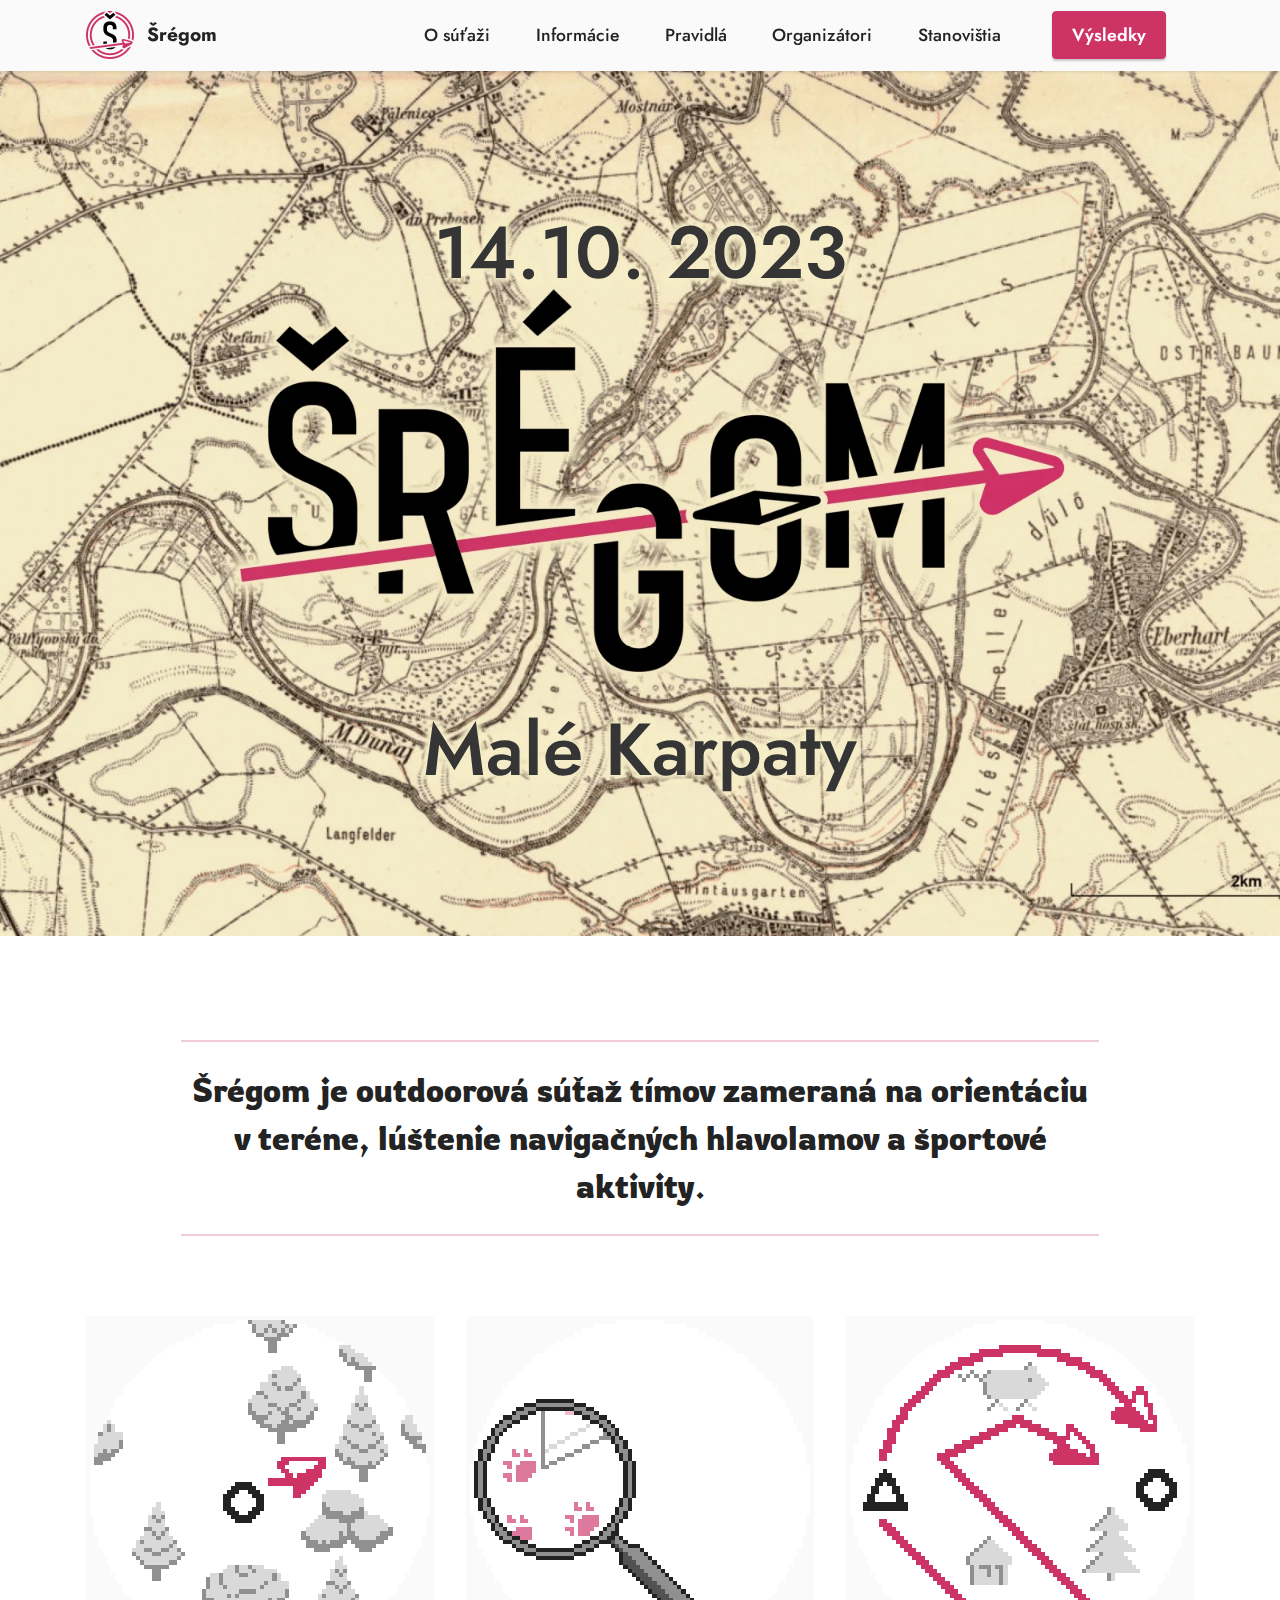
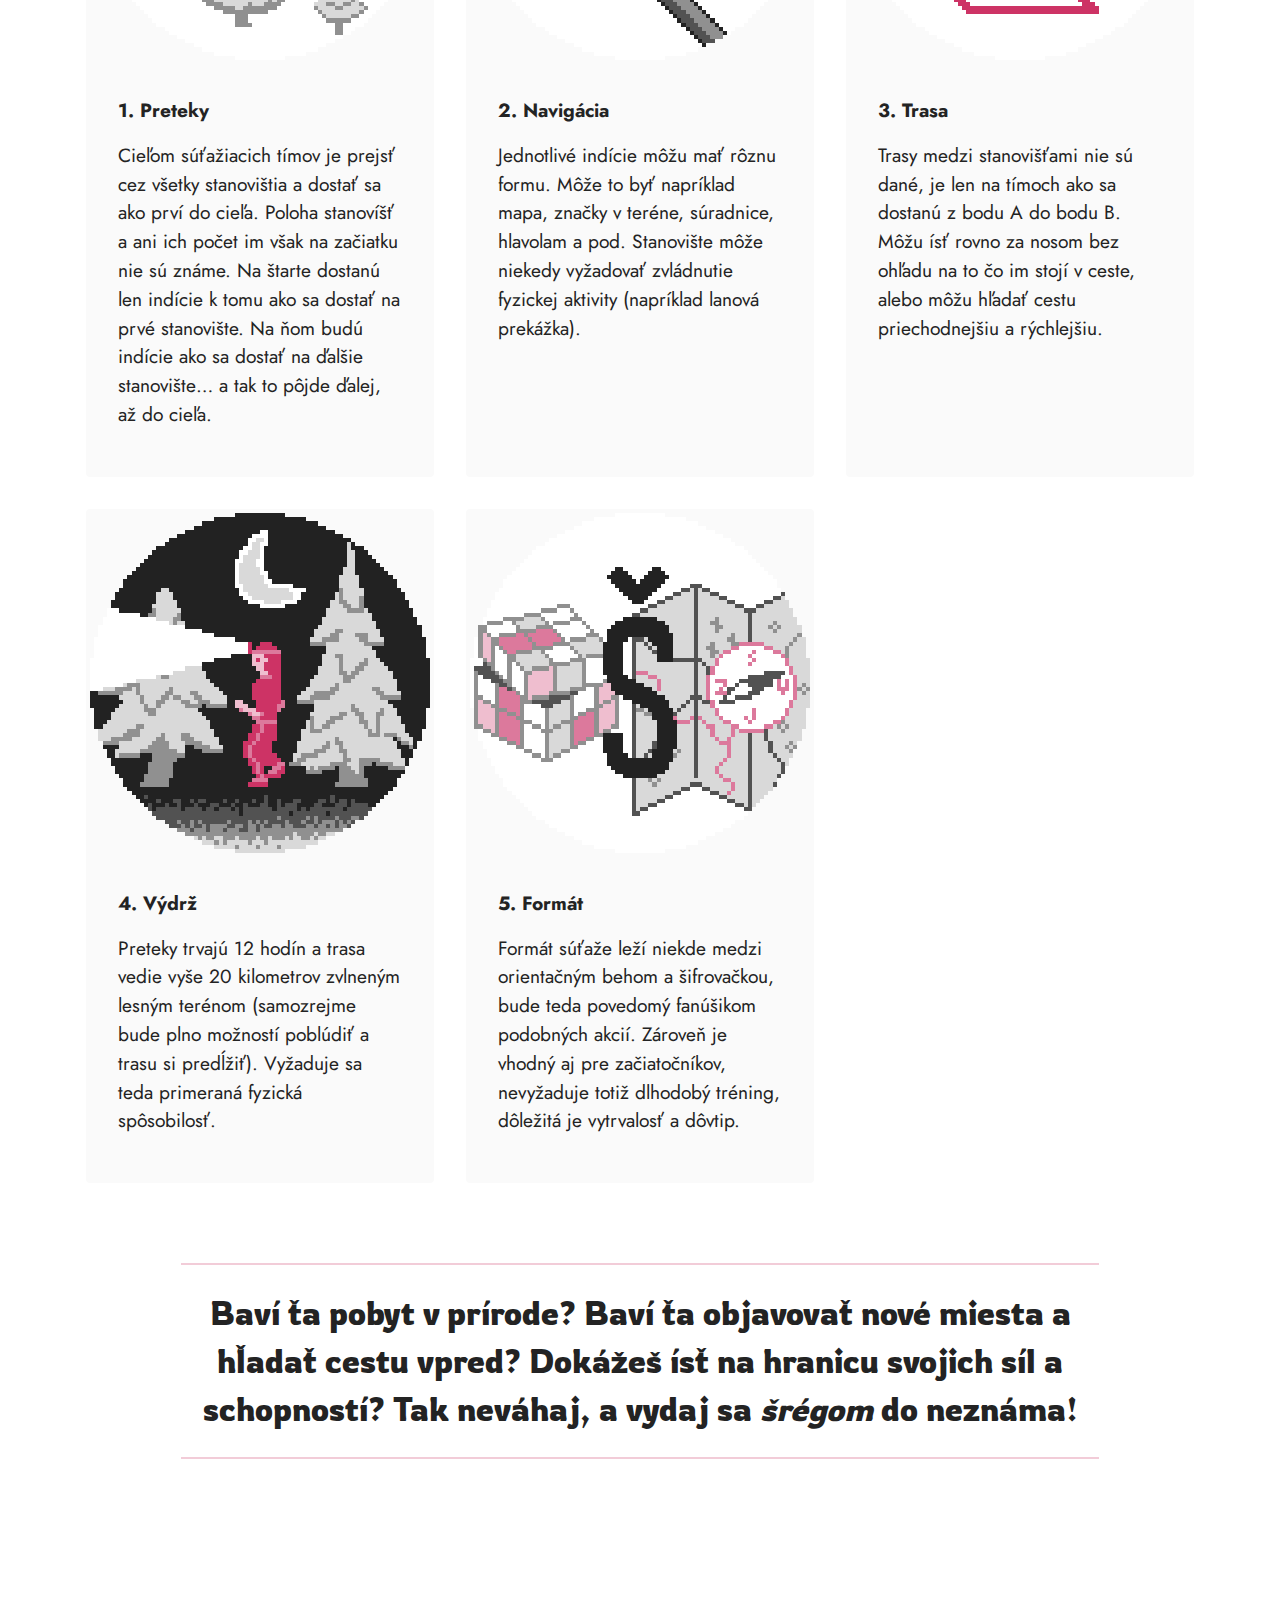
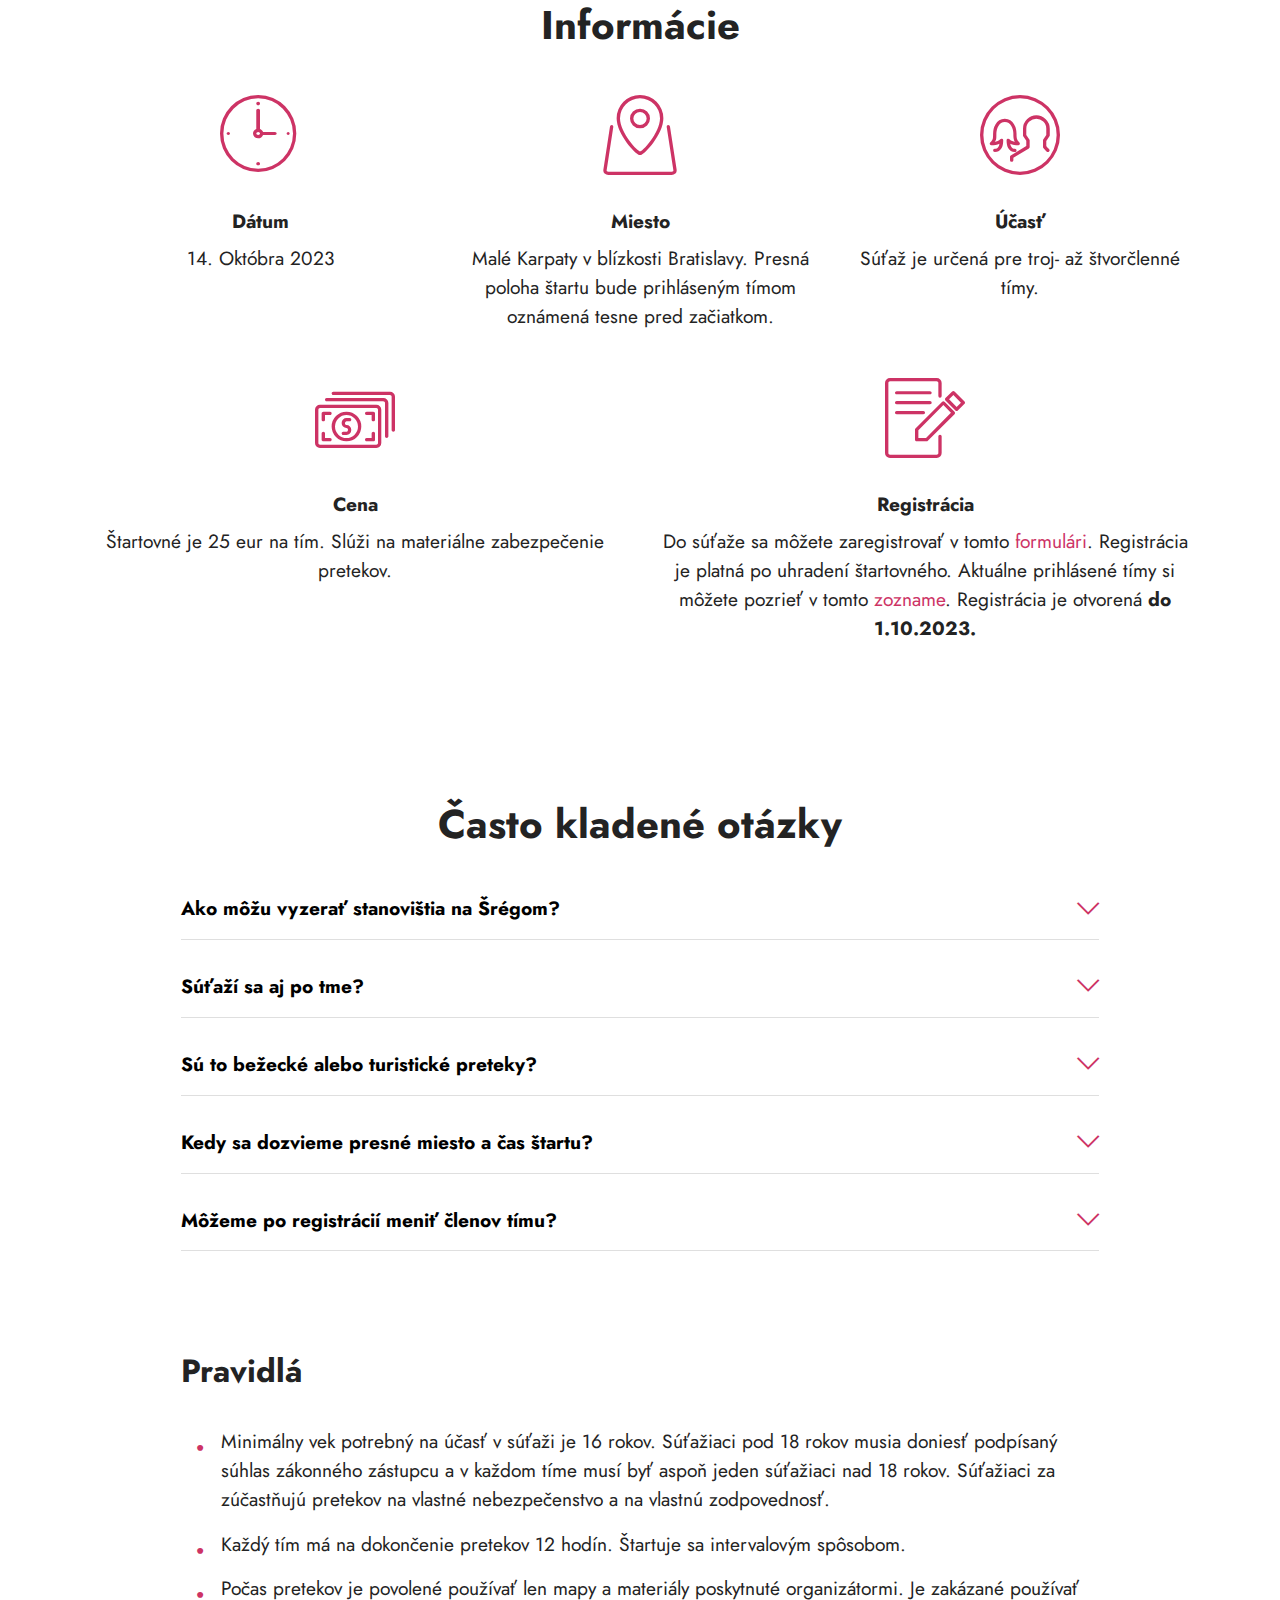
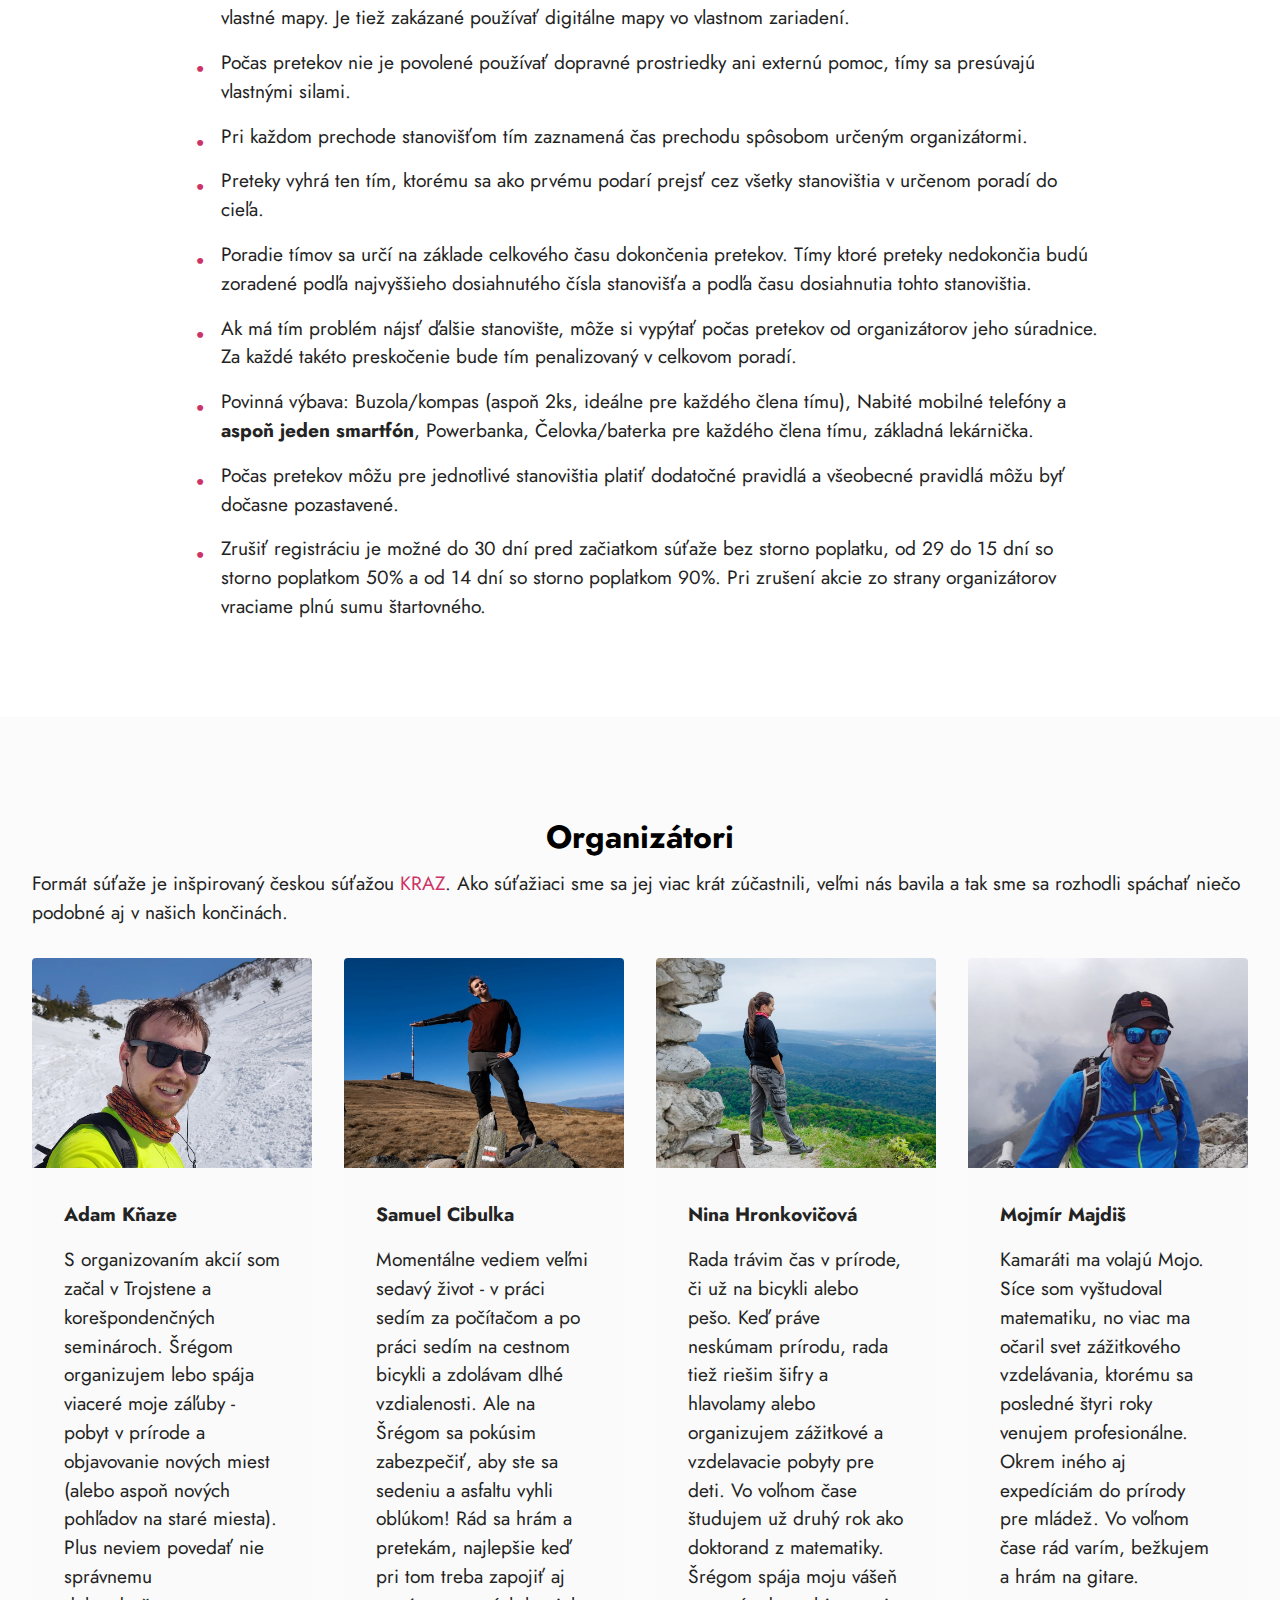
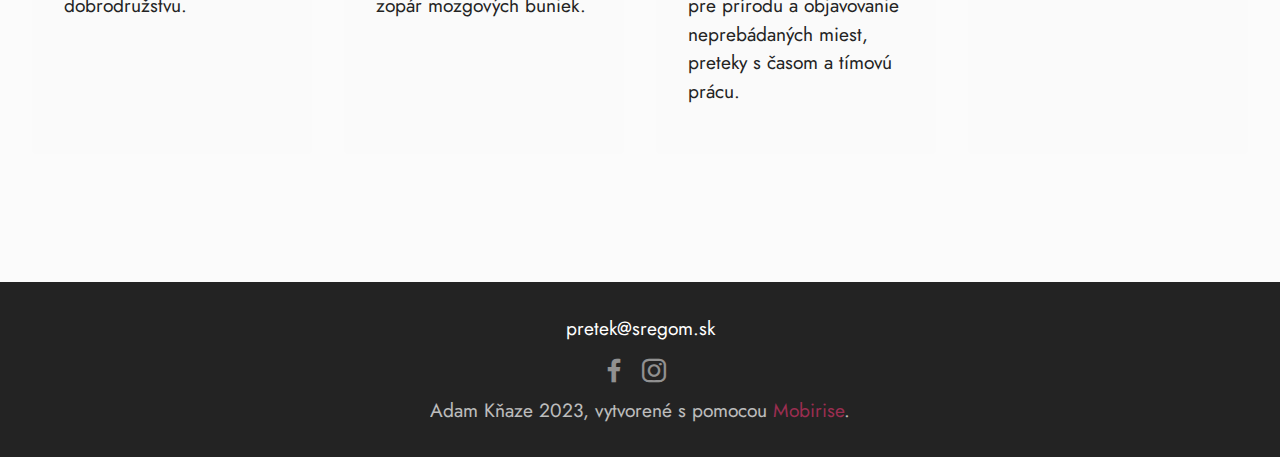
==== commit 07799fc9: "add maps page" ====
--- a/index.html
+++ b/index.html
@@ -93,14 +93,17 @@
               <li class="nav-item">
                 <a class="nav-link link text-black text-primary display-4" href="index.html#gallery3-d">Organizátori</a>
               </li>
+              <li class="nav-item">
+                <a class="nav-link link text-black text-primary display-4" href="stanovistia_23.html">Stanovištia</a>
+              </li>
             </ul>
 
             <div class="navbar-buttons mbr-section-btn">
               <a
                 class="btn btn-primary display-4"
-                href="https://docs.google.com/spreadsheets/d/15FPUseYNhVAtJfRFDg8nyqhZNWYI8sd0130tSzgquzM/edit?usp=sharing"
+                href="https://docs.google.com/spreadsheets/d/1LH0I_YcXpBn7O_B_RdVnnd5TsD3k6mObsFGpvnrfsTg/edit?usp=sharing"
                 target="_blank"
-                >Zoznam tímov</a
+                >Výsledky</a
               >
             </div>
           </div>
--- a/assets/mobirise/css/mbr-additional.css
+++ b/assets/mobirise/css/mbr-additional.css
@@ -1601,3 +1601,317 @@
   background-color: transparent;
   margin-bottom: 0;
 }
+
+
+@media screen and (-ms-high-contrast: active), (-ms-high-contrast: none) {
+  .cid-tykx46DBpw .navbar {
+    height: 70px;
+  }
+  .cid-tykx46DBpw .navbar.opened {
+    height: auto;
+  }
+  .cid-tykx46DBpw .nav-item .nav-link:hover::before {
+    width: 175%;
+    max-width: calc(100% + 2rem);
+    left: -1rem;
+  }
+}
+.cid-tSXzGQZpET {
+  background-image: url("../../../assets/images/sregom23-trasa-1767x1176.png");
+}
+.cid-tSXzGQZpET .mbr-fallback-image.disabled {
+  display: none;
+}
+.cid-tSXzGQZpET .mbr-fallback-image {
+  display: block;
+  background-size: cover;
+  background-position: center center;
+  width: 100%;
+  height: 100%;
+  position: absolute;
+  top: 0;
+}
+.cid-tSXzZlwS6u {
+  padding-top: 5rem;
+  padding-bottom: 5rem;
+  background-color: #ffffff;
+}
+.cid-tSXzZlwS6u .mbr-fallback-image.disabled {
+  display: none;
+}
+.cid-tSXzZlwS6u .mbr-fallback-image {
+  display: block;
+  background-size: cover;
+  background-position: center center;
+  width: 100%;
+  height: 100%;
+  position: absolute;
+  top: 0;
+}
+.cid-tSXzZlwS6u .timelines-container {
+  display: flex;
+  flex-wrap: wrap;
+}
+.cid-tSXzZlwS6u .timeline-element {
+  position: relative;
+}
+.cid-tSXzZlwS6u .image-wrapper img {
+  width: 100%;
+  object-fit: cover;
+}
+.cid-tSXzZlwS6u .iconBackground {
+  position: absolute;
+  left: 33.33%;
+  width: 20px;
+  height: 20px;
+  border-radius: 50%;
+  border: 2px solid #cd3365;
+  top: 30px;
+  margin-left: -9px;
+  padding: 0;
+}
+.cid-tSXzZlwS6u .separline:before {
+  top: 50px;
+  bottom: 0;
+  position: absolute;
+  content: "";
+  width: 2px;
+  background-color: #cd3365;
+  left: 33.33%;
+  height: calc(100% + 30px);
+}
+@media (max-width: 767px) {
+  .cid-tSXzZlwS6u .iconBackground {
+    left: 15px !important;
+  }
+  .cid-tSXzZlwS6u .separline:before {
+    left: 15px !important;
+  }
+}
+.cid-tSXzZlwS6u .mbr-section-title,
+.cid-tSXzZlwS6u .mbr-section-subtitle {
+  text-align: center;
+}
+@media (max-width: 767px) {
+  .cid-tSXzZlwS6u .time-line-date-content {
+    margin-left: 1rem;
+  }
+  .cid-tSXzZlwS6u .time-line-date-content .mbr-timeline-date {
+    text-align: center;
+  }
+}
+@media (min-width: 768px) {
+  .cid-tSXzZlwS6u .time-line-date-content {
+    margin-right: 1rem;
+  }
+  .cid-tSXzZlwS6u .time-line-date-content .mbr-timeline-date {
+    text-align: right;
+  }
+}
+.cid-tSXzZlwS6u .timeline-text-content {
+  margin-left: 2rem;
+}
+.cid-tSXzZlwS6u .reverseTimeline {
+  display: flex;
+  flex-direction: column-reverse;
+}
+.cid-tSXzZlwS6u .mbr-timeline-date {
+  text-align: right;
+}
+.cid-tzDyAGXNpn {
+  padding-top: 2rem;
+  padding-bottom: 2rem;
+  background-color: #232323;
+}
+.cid-tzDyAGXNpn .row-links {
+  width: 100%;
+  justify-content: center;
+}
+.cid-tzDyAGXNpn .social-row {
+  width: 100%;
+  justify-content: center;
+}
+.cid-tzDyAGXNpn .media-container-row {
+  flex-direction: column;
+  justify-content: center;
+  align-items: center;
+}
+.cid-tzDyAGXNpn .media-container-row .foot-menu {
+  list-style: none;
+  display: flex;
+  justify-content: center;
+  flex-wrap: wrap;
+  padding: 0;
+  margin-bottom: 0;
+}
+.cid-tzDyAGXNpn .media-container-row .foot-menu li {
+  padding: 0 1rem 1rem 1rem;
+}
+.cid-tzDyAGXNpn .media-container-row .foot-menu li p {
+  margin: 0;
+}
+.cid-tzDyAGXNpn .media-container-row .social-list {
+  width: auto;
+  padding-left: 0;
+  margin-bottom: 0;
+  list-style: none;
+  display: flex;
+  flex-wrap: wrap;
+  justify-content: flex-end;
+}
+.cid-tzDyAGXNpn .media-container-row .social-list .mbr-iconfont-social {
+  font-size: 1.5rem;
+  color: #ffffff;
+}
+.cid-tzDyAGXNpn .media-container-row .social-list .soc-item {
+  margin: 0 .5rem;
+}
+.cid-tzDyAGXNpn .media-container-row .social-list a {
+  margin: 0;
+  opacity: .5;
+  transition: .2s linear;
+}
+.cid-tzDyAGXNpn .media-container-row .social-list a:hover {
+  opacity: 1;
+}
+@media (max-width: 767px) {
+  .cid-tzDyAGXNpn .media-container-row .social-list {
+    -webkit-justify-content: center;
+    justify-content: center;
+  }
+}
+.cid-tzDyAGXNpn .media-container-row .row-copirayt {
+  word-break: break-word;
+  width: 100%;
+}
+.cid-tzDyAGXNpn .media-container-row .row-copirayt p {
+  width: 100%;
+}
+
+
+
+.cid-tSYgW0m9X5 {
+  padding-top: 5rem;
+  padding-bottom: 5rem;
+  background-color: #ffffff;
+}
+@media (min-width: 992px) {
+  .cid-tSYgW0m9X5 .carousel {
+    min-height: 800px;
+  }
+  .cid-tSYgW0m9X5 .carousel img {
+    max-height: 800px;
+    object-fit: contain;
+  }
+}
+@media (max-width: 991px) and (min-width: 768px) {
+  .cid-tSYgW0m9X5 .carousel {
+    min-height: 520px;
+  }
+  .cid-tSYgW0m9X5 .carousel img {
+    max-height: 520px;
+    object-fit: contain;
+  }
+}
+@media (max-width: 767px) {
+  .cid-tSYgW0m9X5 .carousel {
+    min-height: 440px;
+  }
+  .cid-tSYgW0m9X5 .carousel img {
+    max-height: 440px;
+    object-fit: contain;
+  }
+  .cid-tSYgW0m9X5 .container .carousel-control {
+    margin-bottom: 0;
+  }
+  .cid-tSYgW0m9X5 .content-slider-wrap {
+    width: 100% !important;
+  }
+}
+.cid-tSYgW0m9X5 .carousel,
+.cid-tSYgW0m9X5 .carousel-inner {
+  display: flex;
+  align-items: center;
+}
+.cid-tSYgW0m9X5 .item-wrapper {
+  width: 100%;
+}
+.cid-tSYgW0m9X5 .carousel-caption {
+  bottom: 40px;
+}
+.cid-tSYgW0m9X5 .carousel-control:hover {
+  background: #1b1b1b;
+  color: #fff;
+  opacity: 1;
+}
+.cid-tSYgW0m9X5 .mobi-mbri-arrow-next {
+  margin-left: 5px;
+}
+.cid-tSYgW0m9X5 .mobi-mbri-arrow-prev {
+  margin-right: 5px;
+}
+.cid-tSYgW0m9X5 .container .carousel-indicators {
+  margin-bottom: 3px;
+}
+.cid-tSYgW0m9X5 .carousel-control {
+  top: 50%;
+  width: 60px;
+  height: 60px;
+  margin-top: -1.5rem;
+  font-size: 22px;
+  background-color: rgba(0, 0, 0, 0.5);
+  border: 2px solid #fff;
+  border-radius: 50%;
+  transition: all 0.3s;
+}
+.cid-tSYgW0m9X5 .carousel-control.carousel-control-prev {
+  left: 0;
+  margin-left: 2.5rem;
+}
+.cid-tSYgW0m9X5 .carousel-control.carousel-control-next {
+  right: 0;
+  margin-right: 2.5rem;
+}
+@media (max-width: 767px) {
+  .cid-tSYgW0m9X5 .carousel-control {
+    top: auto;
+    bottom: 1rem;
+  }
+}
+.cid-tSYgW0m9X5 .carousel-indicators {
+  position: absolute;
+  bottom: 0;
+  margin-bottom: 1.5rem !important;
+}
+.cid-tSYgW0m9X5 .carousel-indicators li {
+  max-width: 15px;
+  height: 15px;
+  width: 15px;
+  max-height: 15px;
+  margin: 3px;
+  background-color: rgba(0, 0, 0, 0.5);
+  border: 2px solid #fff;
+  border-radius: 50%;
+  opacity: 0.5;
+  transition: all 0.3s;
+}
+.cid-tSYgW0m9X5 .carousel-indicators li.active,
+.cid-tSYgW0m9X5 .carousel-indicators li:hover {
+  opacity: 0.9;
+}
+.cid-tSYgW0m9X5 .carousel-indicators li::after,
+.cid-tSYgW0m9X5 .carousel-indicators li::before {
+  content: none;
+}
+.cid-tSYgW0m9X5 .carousel-indicators.ie-fix {
+  left: 50%;
+  display: block;
+  width: 60%;
+  margin-left: -30%;
+  text-align: center;
+}
+@media (max-width: 768px) {
+  .cid-tSYgW0m9X5 .carousel-indicators {
+    display: none !important;
+  }
+}--- a/assets/mobirise/css/mbr-additional.css
+++ b/assets/mobirise/css/mbr-additional.css
@@ -1601,3 +1601,317 @@
   background-color: transparent;
   margin-bottom: 0;
 }
+
+
+@media screen and (-ms-high-contrast: active), (-ms-high-contrast: none) {
+  .cid-tykx46DBpw .navbar {
+    height: 70px;
+  }
+  .cid-tykx46DBpw .navbar.opened {
+    height: auto;
+  }
+  .cid-tykx46DBpw .nav-item .nav-link:hover::before {
+    width: 175%;
+    max-width: calc(100% + 2rem);
+    left: -1rem;
+  }
+}
+.cid-tSXzGQZpET {
+  background-image: url("../../../assets/images/sregom23-trasa-1767x1176.png");
+}
+.cid-tSXzGQZpET .mbr-fallback-image.disabled {
+  display: none;
+}
+.cid-tSXzGQZpET .mbr-fallback-image {
+  display: block;
+  background-size: cover;
+  background-position: center center;
+  width: 100%;
+  height: 100%;
+  position: absolute;
+  top: 0;
+}
+.cid-tSXzZlwS6u {
+  padding-top: 5rem;
+  padding-bottom: 5rem;
+  background-color: #ffffff;
+}
+.cid-tSXzZlwS6u .mbr-fallback-image.disabled {
+  display: none;
+}
+.cid-tSXzZlwS6u .mbr-fallback-image {
+  display: block;
+  background-size: cover;
+  background-position: center center;
+  width: 100%;
+  height: 100%;
+  position: absolute;
+  top: 0;
+}
+.cid-tSXzZlwS6u .timelines-container {
+  display: flex;
+  flex-wrap: wrap;
+}
+.cid-tSXzZlwS6u .timeline-element {
+  position: relative;
+}
+.cid-tSXzZlwS6u .image-wrapper img {
+  width: 100%;
+  object-fit: cover;
+}
+.cid-tSXzZlwS6u .iconBackground {
+  position: absolute;
+  left: 33.33%;
+  width: 20px;
+  height: 20px;
+  border-radius: 50%;
+  border: 2px solid #cd3365;
+  top: 30px;
+  margin-left: -9px;
+  padding: 0;
+}
+.cid-tSXzZlwS6u .separline:before {
+  top: 50px;
+  bottom: 0;
+  position: absolute;
+  content: "";
+  width: 2px;
+  background-color: #cd3365;
+  left: 33.33%;
+  height: calc(100% + 30px);
+}
+@media (max-width: 767px) {
+  .cid-tSXzZlwS6u .iconBackground {
+    left: 15px !important;
+  }
+  .cid-tSXzZlwS6u .separline:before {
+    left: 15px !important;
+  }
+}
+.cid-tSXzZlwS6u .mbr-section-title,
+.cid-tSXzZlwS6u .mbr-section-subtitle {
+  text-align: center;
+}
+@media (max-width: 767px) {
+  .cid-tSXzZlwS6u .time-line-date-content {
+    margin-left: 1rem;
+  }
+  .cid-tSXzZlwS6u .time-line-date-content .mbr-timeline-date {
+    text-align: center;
+  }
+}
+@media (min-width: 768px) {
+  .cid-tSXzZlwS6u .time-line-date-content {
+    margin-right: 1rem;
+  }
+  .cid-tSXzZlwS6u .time-line-date-content .mbr-timeline-date {
+    text-align: right;
+  }
+}
+.cid-tSXzZlwS6u .timeline-text-content {
+  margin-left: 2rem;
+}
+.cid-tSXzZlwS6u .reverseTimeline {
+  display: flex;
+  flex-direction: column-reverse;
+}
+.cid-tSXzZlwS6u .mbr-timeline-date {
+  text-align: right;
+}
+.cid-tzDyAGXNpn {
+  padding-top: 2rem;
+  padding-bottom: 2rem;
+  background-color: #232323;
+}
+.cid-tzDyAGXNpn .row-links {
+  width: 100%;
+  justify-content: center;
+}
+.cid-tzDyAGXNpn .social-row {
+  width: 100%;
+  justify-content: center;
+}
+.cid-tzDyAGXNpn .media-container-row {
+  flex-direction: column;
+  justify-content: center;
+  align-items: center;
+}
+.cid-tzDyAGXNpn .media-container-row .foot-menu {
+  list-style: none;
+  display: flex;
+  justify-content: center;
+  flex-wrap: wrap;
+  padding: 0;
+  margin-bottom: 0;
+}
+.cid-tzDyAGXNpn .media-container-row .foot-menu li {
+  padding: 0 1rem 1rem 1rem;
+}
+.cid-tzDyAGXNpn .media-container-row .foot-menu li p {
+  margin: 0;
+}
+.cid-tzDyAGXNpn .media-container-row .social-list {
+  width: auto;
+  padding-left: 0;
+  margin-bottom: 0;
+  list-style: none;
+  display: flex;
+  flex-wrap: wrap;
+  justify-content: flex-end;
+}
+.cid-tzDyAGXNpn .media-container-row .social-list .mbr-iconfont-social {
+  font-size: 1.5rem;
+  color: #ffffff;
+}
+.cid-tzDyAGXNpn .media-container-row .social-list .soc-item {
+  margin: 0 .5rem;
+}
+.cid-tzDyAGXNpn .media-container-row .social-list a {
+  margin: 0;
+  opacity: .5;
+  transition: .2s linear;
+}
+.cid-tzDyAGXNpn .media-container-row .social-list a:hover {
+  opacity: 1;
+}
+@media (max-width: 767px) {
+  .cid-tzDyAGXNpn .media-container-row .social-list {
+    -webkit-justify-content: center;
+    justify-content: center;
+  }
+}
+.cid-tzDyAGXNpn .media-container-row .row-copirayt {
+  word-break: break-word;
+  width: 100%;
+}
+.cid-tzDyAGXNpn .media-container-row .row-copirayt p {
+  width: 100%;
+}
+
+
+
+.cid-tSYgW0m9X5 {
+  padding-top: 5rem;
+  padding-bottom: 5rem;
+  background-color: #ffffff;
+}
+@media (min-width: 992px) {
+  .cid-tSYgW0m9X5 .carousel {
+    min-height: 800px;
+  }
+  .cid-tSYgW0m9X5 .carousel img {
+    max-height: 800px;
+    object-fit: contain;
+  }
+}
+@media (max-width: 991px) and (min-width: 768px) {
+  .cid-tSYgW0m9X5 .carousel {
+    min-height: 520px;
+  }
+  .cid-tSYgW0m9X5 .carousel img {
+    max-height: 520px;
+    object-fit: contain;
+  }
+}
+@media (max-width: 767px) {
+  .cid-tSYgW0m9X5 .carousel {
+    min-height: 440px;
+  }
+  .cid-tSYgW0m9X5 .carousel img {
+    max-height: 440px;
+    object-fit: contain;
+  }
+  .cid-tSYgW0m9X5 .container .carousel-control {
+    margin-bottom: 0;
+  }
+  .cid-tSYgW0m9X5 .content-slider-wrap {
+    width: 100% !important;
+  }
+}
+.cid-tSYgW0m9X5 .carousel,
+.cid-tSYgW0m9X5 .carousel-inner {
+  display: flex;
+  align-items: center;
+}
+.cid-tSYgW0m9X5 .item-wrapper {
+  width: 100%;
+}
+.cid-tSYgW0m9X5 .carousel-caption {
+  bottom: 40px;
+}
+.cid-tSYgW0m9X5 .carousel-control:hover {
+  background: #1b1b1b;
+  color: #fff;
+  opacity: 1;
+}
+.cid-tSYgW0m9X5 .mobi-mbri-arrow-next {
+  margin-left: 5px;
+}
+.cid-tSYgW0m9X5 .mobi-mbri-arrow-prev {
+  margin-right: 5px;
+}
+.cid-tSYgW0m9X5 .container .carousel-indicators {
+  margin-bottom: 3px;
+}
+.cid-tSYgW0m9X5 .carousel-control {
+  top: 50%;
+  width: 60px;
+  height: 60px;
+  margin-top: -1.5rem;
+  font-size: 22px;
+  background-color: rgba(0, 0, 0, 0.5);
+  border: 2px solid #fff;
+  border-radius: 50%;
+  transition: all 0.3s;
+}
+.cid-tSYgW0m9X5 .carousel-control.carousel-control-prev {
+  left: 0;
+  margin-left: 2.5rem;
+}
+.cid-tSYgW0m9X5 .carousel-control.carousel-control-next {
+  right: 0;
+  margin-right: 2.5rem;
+}
+@media (max-width: 767px) {
+  .cid-tSYgW0m9X5 .carousel-control {
+    top: auto;
+    bottom: 1rem;
+  }
+}
+.cid-tSYgW0m9X5 .carousel-indicators {
+  position: absolute;
+  bottom: 0;
+  margin-bottom: 1.5rem !important;
+}
+.cid-tSYgW0m9X5 .carousel-indicators li {
+  max-width: 15px;
+  height: 15px;
+  width: 15px;
+  max-height: 15px;
+  margin: 3px;
+  background-color: rgba(0, 0, 0, 0.5);
+  border: 2px solid #fff;
+  border-radius: 50%;
+  opacity: 0.5;
+  transition: all 0.3s;
+}
+.cid-tSYgW0m9X5 .carousel-indicators li.active,
+.cid-tSYgW0m9X5 .carousel-indicators li:hover {
+  opacity: 0.9;
+}
+.cid-tSYgW0m9X5 .carousel-indicators li::after,
+.cid-tSYgW0m9X5 .carousel-indicators li::before {
+  content: none;
+}
+.cid-tSYgW0m9X5 .carousel-indicators.ie-fix {
+  left: 50%;
+  display: block;
+  width: 60%;
+  margin-left: -30%;
+  text-align: center;
+}
+@media (max-width: 768px) {
+  .cid-tSYgW0m9X5 .carousel-indicators {
+    display: none !important;
+  }
+}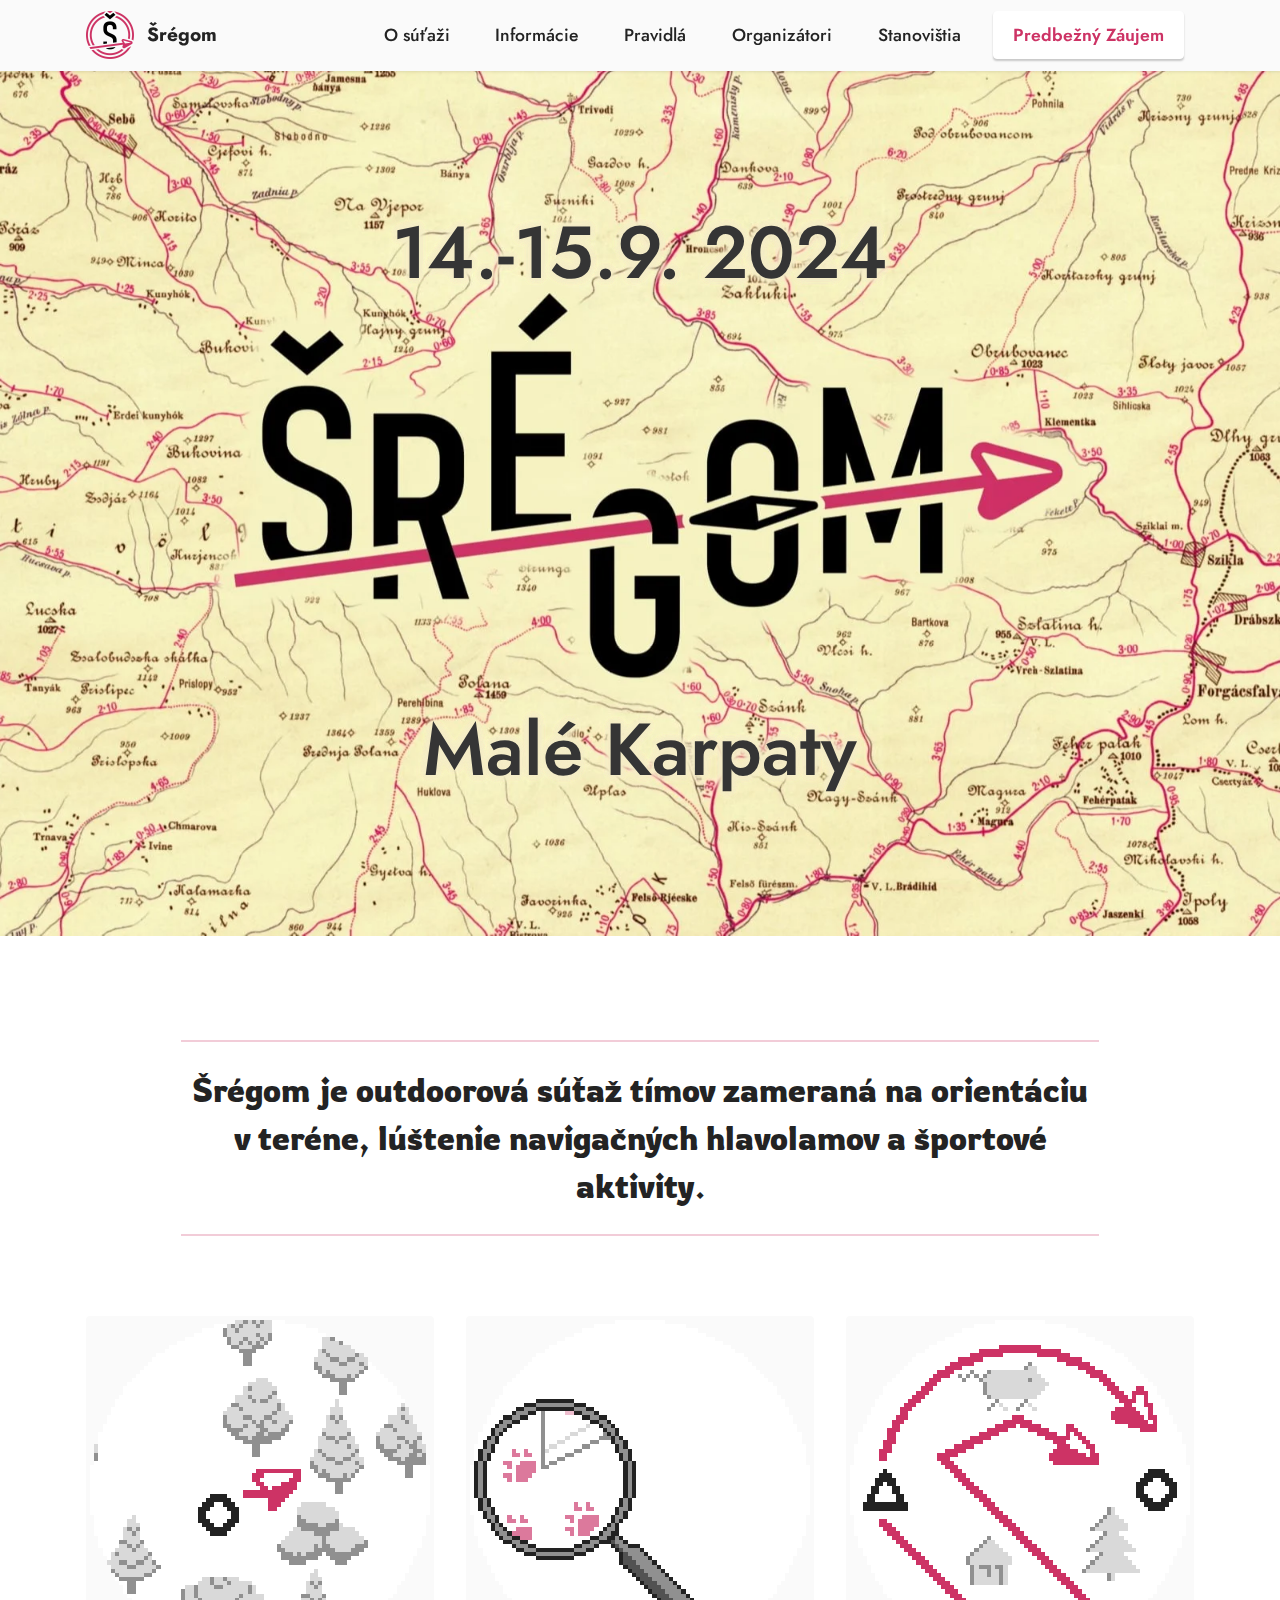
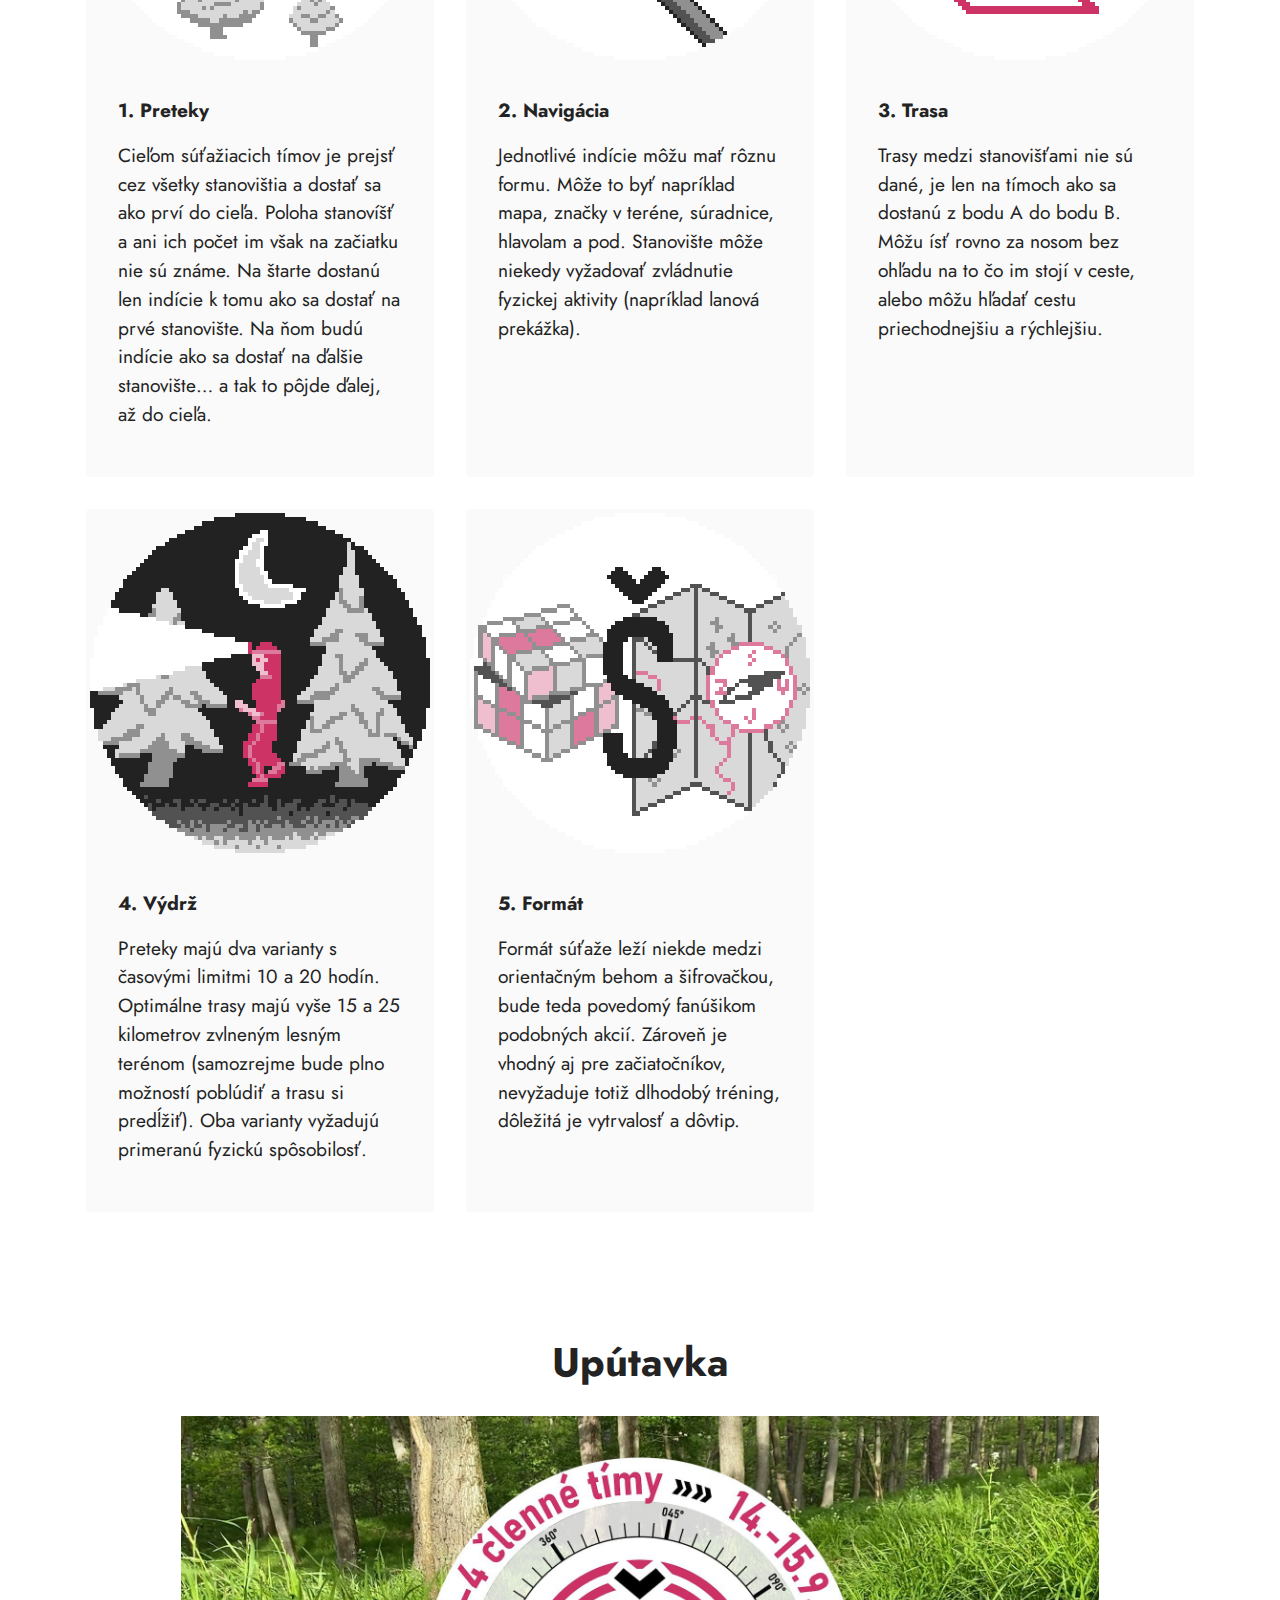
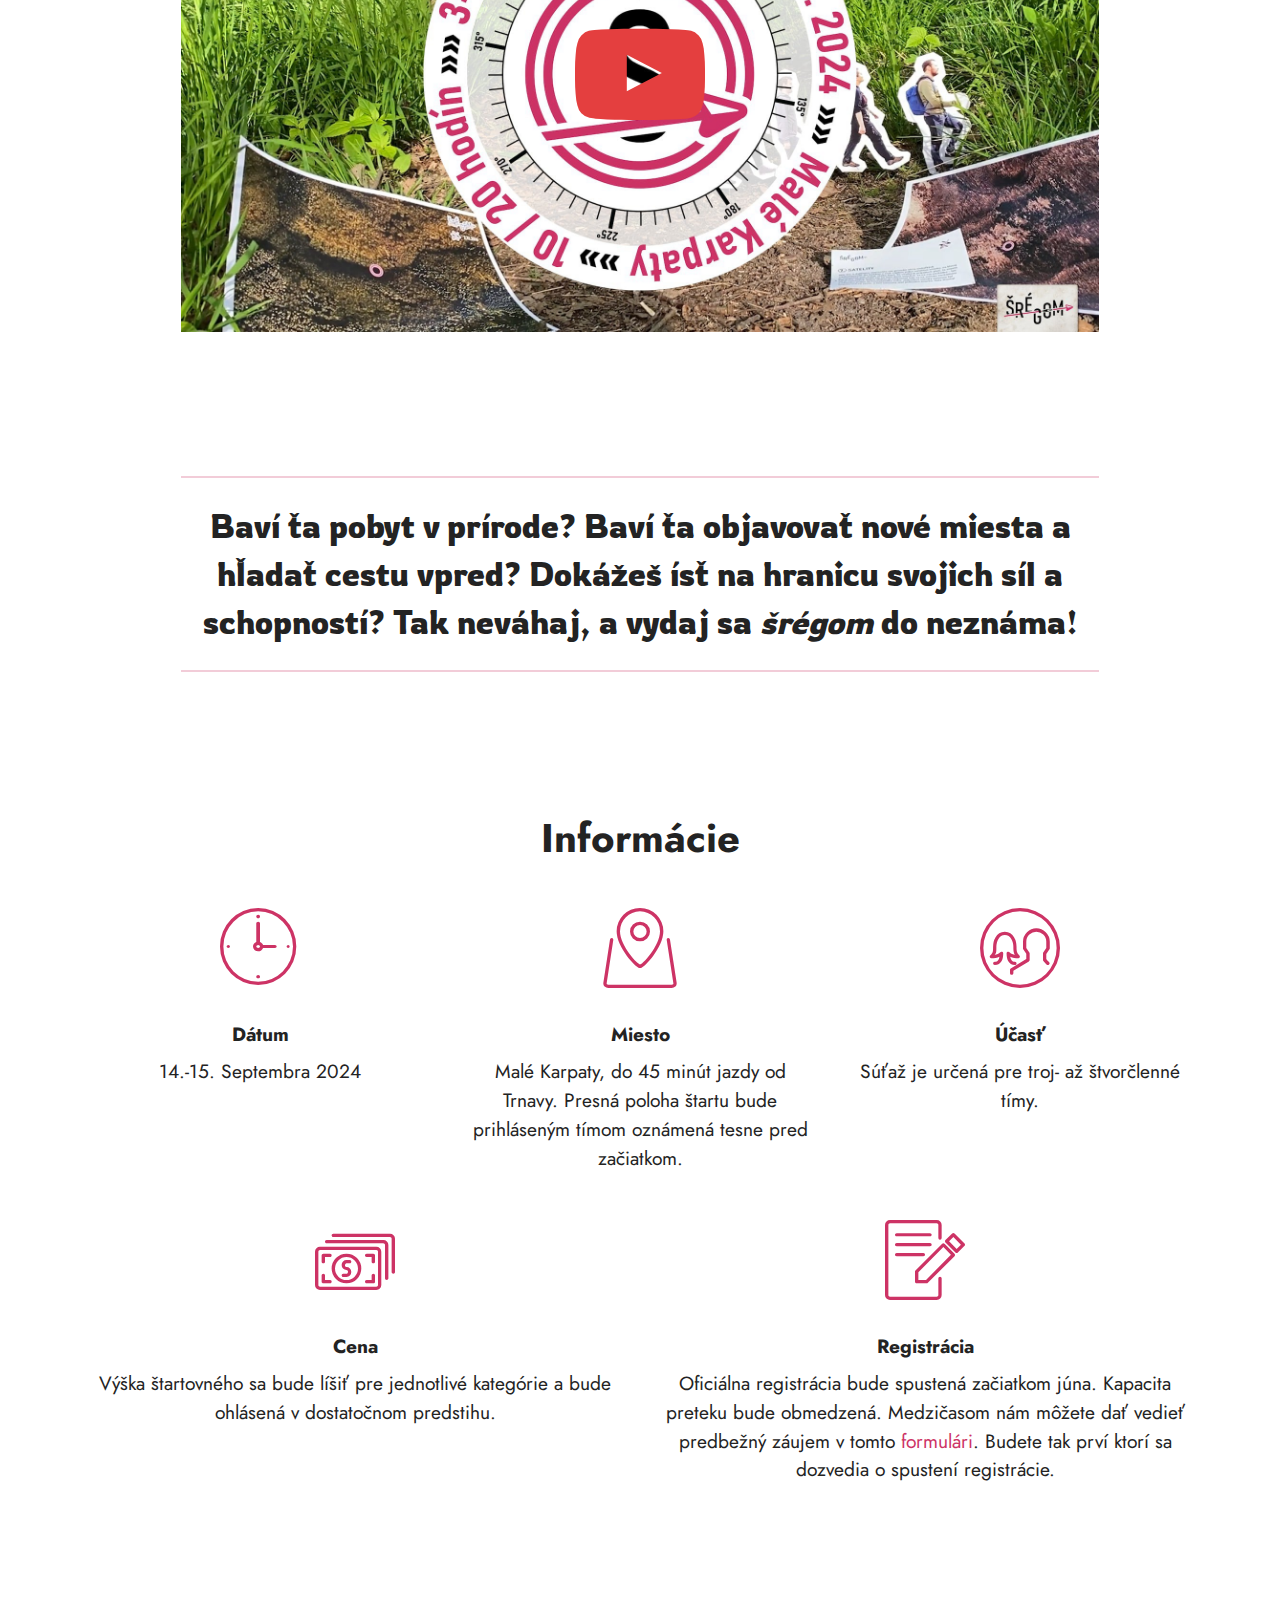
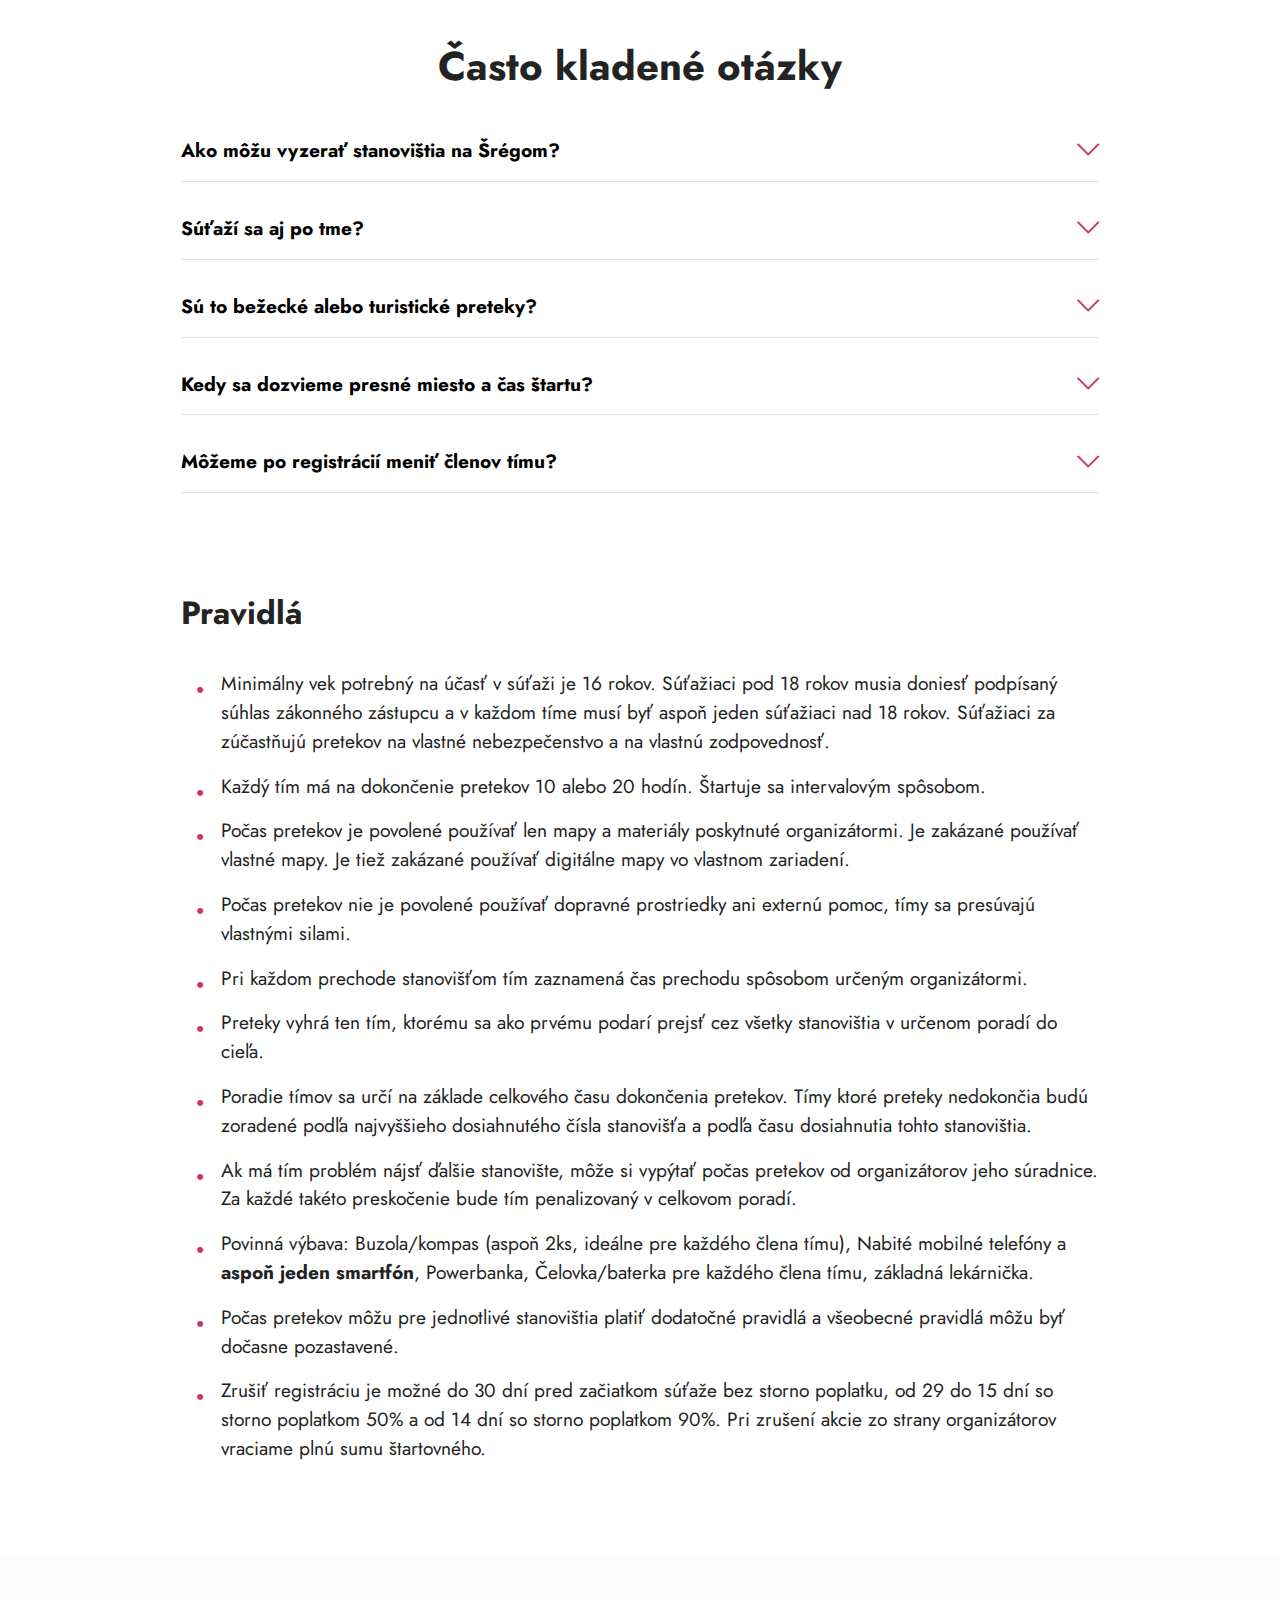
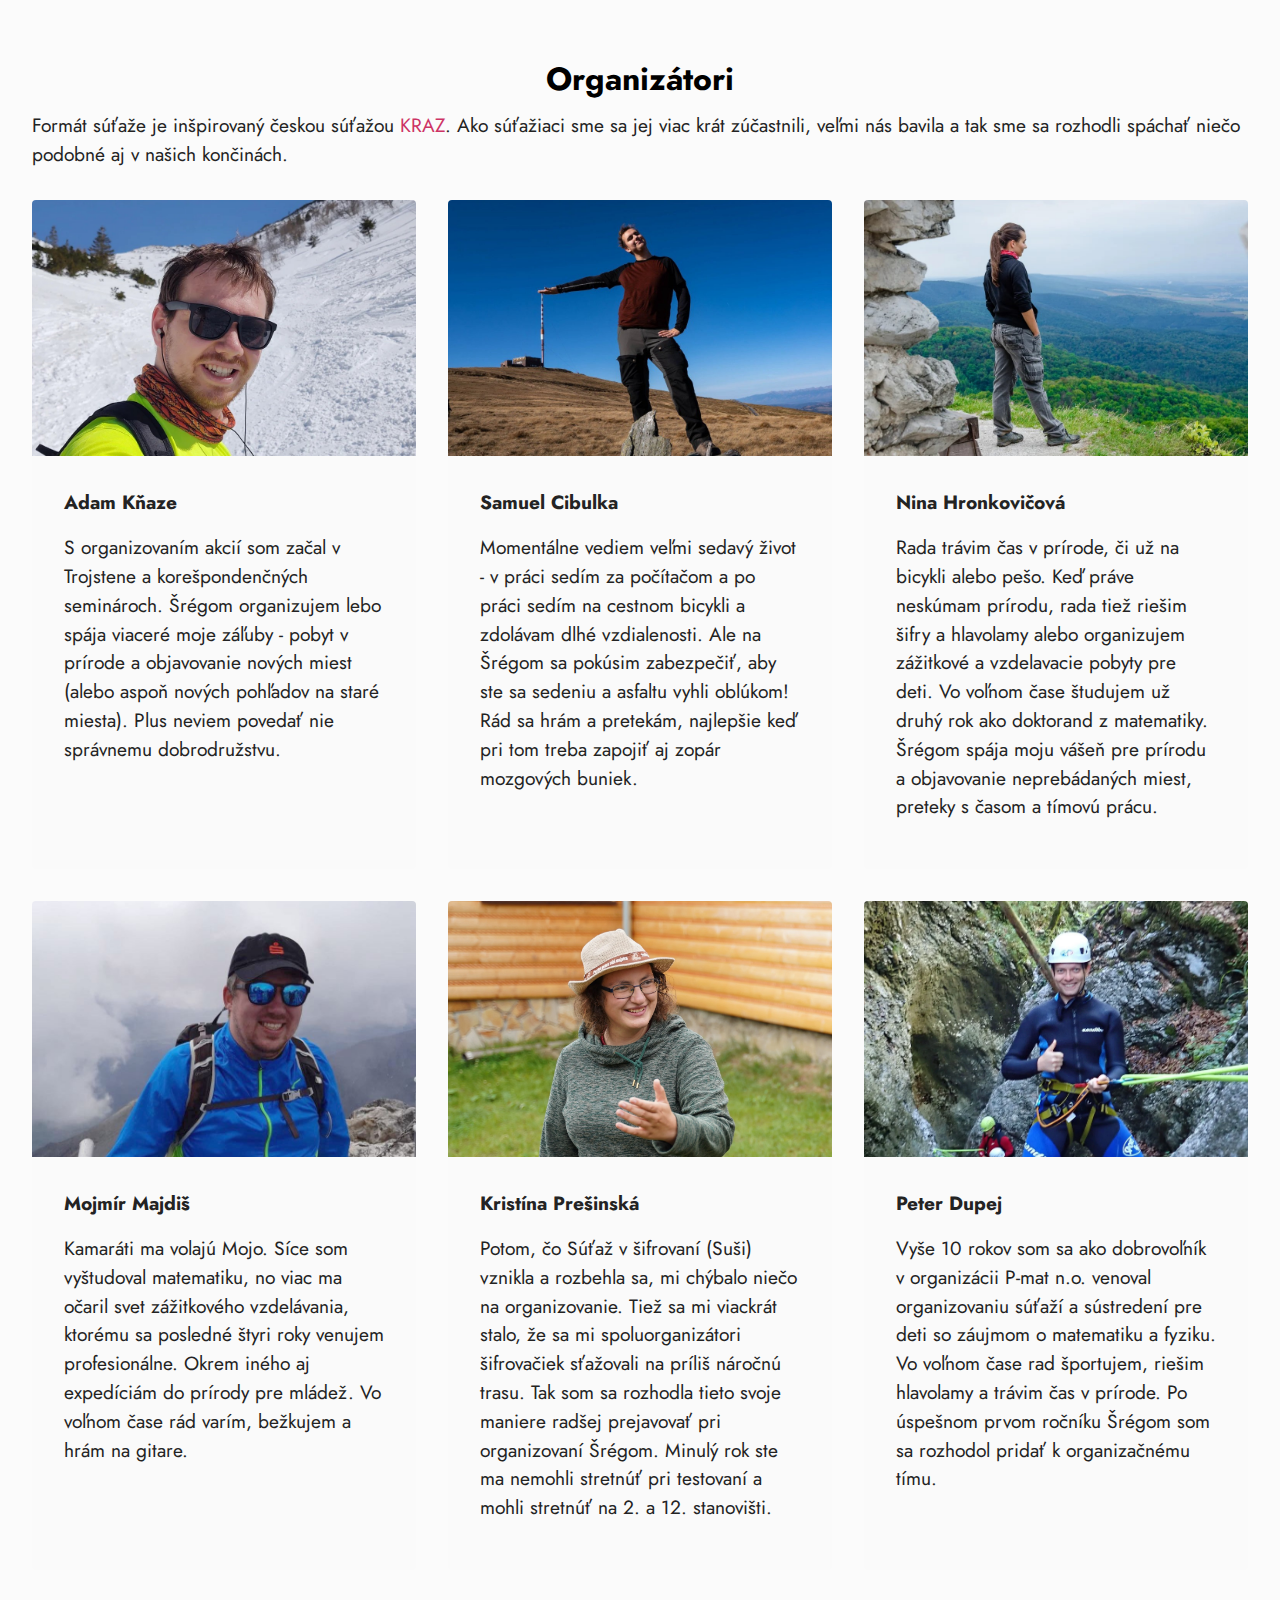
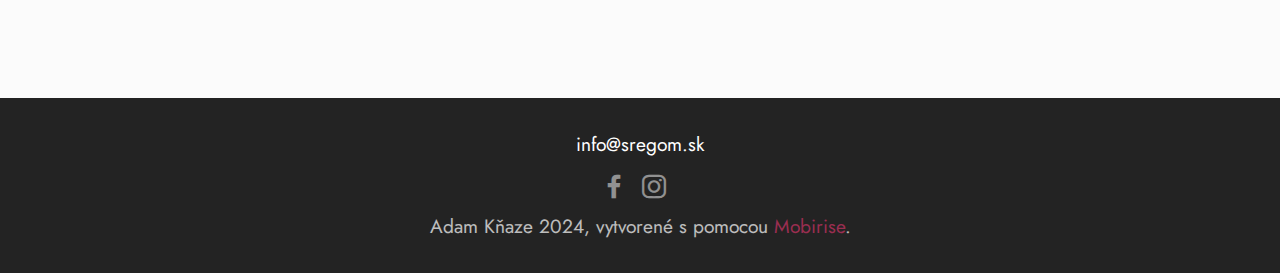
==== commit 3be36408: "publish new version" ====
--- a/index.html
+++ b/index.html
@@ -11,7 +11,7 @@
     <meta property="og:url" content="https://sregom.sk" />
     <meta property="og:type" content="website" />
     <meta property="og:title" content="Outdoorová súťaž Šrégom" />
-    <meta property="og:image" content="https://sregom.sk/assets/images/backg-ivanka-3-2000x1125.png" />
+    <meta property="og:image" content="https://sregom.sk/assets/images/backg_polana-2000x1125.jpeg" />
 
     <title>Home</title>
     <link rel="stylesheet" href="assets/web/assets/mobirise-icons2/mobirise2.css" />
@@ -100,10 +100,10 @@
 
             <div class="navbar-buttons mbr-section-btn">
               <a
-                class="btn btn-primary display-4"
-                href="https://docs.google.com/spreadsheets/d/1LH0I_YcXpBn7O_B_RdVnnd5TsD3k6mObsFGpvnrfsTg/edit?usp=sharing"
+                class="btn btn-secondary display-4"
+                href="https://forms.gle/yb7n8qRY7EnuBKng7"
                 target="_blank"
-                >Výsledky</a
+                >Predbežný Záujem</a
               >
             </div>
           </div>
@@ -121,12 +121,12 @@
                 <h1
                   class="mbr-section-title mbr-fonts-style mb-3 display-1 custom-banner-text custom-text-align-center"
                 >
-                  14.10.
+                  14-15.9.
                 </h1>
                 <h1
                   class="mbr-section-title mbr-fonts-style mb-3 display-1 custom-banner-text custom-text-align-center"
                 >
-                  2023
+                  2024
                 </h1>
               </div>
             </div>
@@ -144,7 +144,7 @@
         </div>
         <div class="row justify-content-center custom-remove-on-large">
           <h1 class="mbr-section-title mbr-fonts-style mb-3 display-1 custom-banner-text custom-text-align-center">
-            14.10. 2023
+            14.-15.9. 2024
           </h1>
         </div>
         <div class="row justify-content-center custom-remove-on-large custom-height-200"></div>
@@ -304,8 +304,9 @@
                 </h5>
 
                 <p class="mbr-text mbr-fonts-style mt-3 display-7">
-                  Preteky trvajú 12 hodín a trasa vedie vyše 20 kilometrov zvlneným lesným terénom (samozrejme
-                  bude plno možností poblúdiť a trasu si predĺžiť). Vyžaduje sa teda primeraná fyzická spôsobilosť.<br />
+                  Preteky majú dva varianty s časovými limitmi 10 a 20 hodín. Optimálne trasy majú vyše 15 a 25
+                  kilometrov zvlneným lesným terénom (samozrejme bude plno možností poblúdiť a trasu si predĺžiť). 
+                  Oba varianty vyžadujú primeranú fyzickú spôsobilosť.<br />
                 </p>
               </div>
             </div>
@@ -342,6 +343,44 @@
             </div>
           </div>
         </div>
+      </div>
+    </section>
+
+    <section data-bs-version="5.1" class="video1 cid-uaOxu61s4q" id="video1-z">
+
+      <div class="align-center container">
+          <div class="mbr-section-head">
+              <h4 class="mbr-section-title mbr-fonts-style mb-0 display-2">
+                  <strong>Upútavka</strong></h4>
+              
+          </div>
+          <div class="row justify-content-center mt-4">
+              <div class="col-12 col-lg-10">
+                  <div class="box">
+                      <div class="mbr-media show-modal align-center" data-modal=".modalWindow">
+                          <img src="assets/images/sregom-24-teaser.00-01-11-27.still002-1920x1080.jpg" alt="Mobirise Website Builder">
+                          <div class="icon-wrap">
+                              <span class="mbr-iconfont socicon-youtube socicon" style="color: rgb(228, 63, 63); fill: rgb(228, 63, 63); font-size: 130px;"></span>
+                          </div>
+                      </div>
+                  </div>
+              </div>
+          </div>
+      </div>
+      <div>
+          <div class="modalWindow" style="display: none;">
+              <div class="modalWindow-container">
+                  <div class="modalWindow-video-container">
+                      <div class="modalWindow-video">
+                          <iframe width="100%" height="100%" frameborder="0" allowfullscreen="1" data-src="https://www.youtube.com/watch?v=8y7xFh7dYbw"></iframe>
+                      </div>
+                      <a class="close" role="button" data-dismiss="modal" data-bs-dismiss="modal">
+                          <span aria-hidden="true" class="mbr-iconfont mobi-mbri-close mobi-mbri closeModal"></span>
+                          <span class="sr-only visually-hidden">Close</span>
+                      </a>
+                  </div>
+              </div>
+          </div>
       </div>
     </section>
 
@@ -380,7 +419,7 @@
                 <h5 class="card-title mbr-fonts-style display-7">
                   <strong>Dátum</strong>
                 </h5>
-                <p class="card-text mbr-fonts-style display-7">14. Októbra 2023</p>
+                <p class="card-text mbr-fonts-style display-7">14.-15. Septembra 2024</p>
               </div>
             </div>
           </div>
@@ -394,8 +433,8 @@
                   <strong>Miesto</strong>
                 </h5>
                 <p class="card-text mbr-fonts-style display-7">
-                  Malé Karpaty v blízkosti Bratislavy. Presná poloha štartu bude prihláseným tímom oznámená tesne pred
-                  začiatkom.
+                  Malé Karpaty, do 45 minút jazdy od Trnavy. Presná poloha štartu bude prihláseným tímom oznámená 
+                  tesne pred začiatkom.
                 </p>
               </div>
             </div>
@@ -423,7 +462,8 @@
                   <strong>Cena</strong>
                 </h5>
                 <p class="card-text mbr-fonts-style display-7">
-                  Štartovné je 25 eur na tím. Slúži na materiálne zabezpečenie pretekov.
+                  Výška štartovného sa bude líšiť pre jednotlivé kategórie a bude ohlásená v dostatočnom predstihu. 
+                  <!-- Slúži na materiálne zabezpečenie pretekov. -->
                 </p>
               </div>
             </div>
@@ -438,15 +478,9 @@
                   <strong>Registrácia</strong>
                 </h5>
                 <p class="card-text mbr-fonts-style display-7">
-                  Do súťaže sa môžete zaregistrovať v tomto
-                  <a href="https://forms.gle/hWZEPFETbfBzRARz9" class="text-primary" target="_blank">formulári</a>.
-                  Registrácia je platná po uhradení štartovného. Aktuálne prihlásené tímy si môžete pozrieť v tomto
-                  <a
-                    href="https://docs.google.com/spreadsheets/d/15FPUseYNhVAtJfRFDg8nyqhZNWYI8sd0130tSzgquzM/edit?usp=sharing"
-                    class="text-primary"
-                    target="_blank"
-                    >zozname</a
-                  >. Registrácia je otvorená <b>do 1.10.2023.</b>
+                  Oficiálna registrácia bude spustená začiatkom júna. Kapacita preteku bude obmedzená. 
+                  Medzičasom nám môžete dať vedieť predbežný záujem v tomto <a href="https://forms.gle/yb7n8qRY7EnuBKng7" class="text-primary">formulári</a>. 
+                  Budete tak prví ktorí sa dozvedia o spustení registrácie.
                 </p>
               </div>
             </div>
@@ -496,98 +530,12 @@
                   data-parent="#accordion"
                   data-bs-parent="#bootstrap-accordion_13"
                 >
-                  <div class="panel-body">
-                    <section data-bs-version="5.1" class="slider2 cid-tMzCJQr9KA" id="slider2-n">
-                      <div class="container">
-                        <div class="row justify-content-center">
-                          <div class="col-12 col-md-10">
-                            <div class="carousel slide" id="tMzDvGKBX7" data-interval="5000" data-bs-interval="5000">
-                              <ol class="carousel-indicators">
-                                <li
-                                  data-slide-to="0"
-                                  data-bs-slide-to="0"
-                                  class="active"
-                                  data-target="#tMzDvGKBX7"
-                                  data-bs-target="#tMzDvGKBX7"
-                                ></li>
-                                <li
-                                  data-slide-to="1"
-                                  data-bs-slide-to="1"
-                                  data-target="#tMzDvGKBX7"
-                                  data-bs-target="#tMzDvGKBX7"
-                                ></li>
-                                <li
-                                  data-slide-to="2"
-                                  data-bs-slide-to="2"
-                                  data-target="#tMzDvGKBX7"
-                                  data-bs-target="#tMzDvGKBX7"
-                                ></li>
-                                <li
-                                  data-slide-to="3"
-                                  data-bs-slide-to="3"
-                                  data-target="#tMzDvGKBX7"
-                                  data-bs-target="#tMzDvGKBX7"
-                                ></li>
-                                <!-- <li
-                                  data-slide-to="4"
-                                  data-bs-slide-to="4"
-                                  data-target="#tMzDvGKBX7"
-                                  data-bs-target="#tMzDvGKBX7"
-                                ></li> -->
-                              </ol>
-                              <div class="carousel-inner">
-                                <div class="carousel-item slider-image item active">
-                                  <div class="item-wrapper">
-                                    <img class="d-block w-100" src="assets/images/demo1.webp" alt="Ukážka stanovišťa" />
-                                  </div>
-                                </div>
-                                <div class="carousel-item slider-image item">
-                                  <div class="item-wrapper">
-                                    <img class="d-block w-100" src="assets/images/demo2.webp" alt="Ukážka stanovišťa" />
-                                  </div>
-                                </div>
-                                <div class="carousel-item slider-image item">
-                                  <div class="item-wrapper">
-                                    <img class="d-block w-100" src="assets/images/demo3.webp" alt="Ukážka stanovišťa" />
-                                  </div>
-                                </div>
-                                <!-- <div class="carousel-item slider-image item">
-                                  <div class="item-wrapper">
-                                    <img class="d-block w-100" src="assets/images/demo4.webp" alt="Ukážka stanovišťa" />
-                                  </div>
-                                </div> -->
-                                <div class="carousel-item slider-image item">
-                                  <div class="item-wrapper">
-                                    <img class="d-block w-100" src="assets/images/demo5.webp" alt="Ukážka stanovišťa" />
-                                  </div>
-                                </div>
-                              </div>
-                              <a
-                                class="carousel-control carousel-control-prev"
-                                role="button"
-                                data-slide="prev"
-                                data-bs-slide="prev"
-                                href="#tMzDvGKBX7"
-                              >
-                                <span class="mobi-mbri mobi-mbri-arrow-prev" aria-hidden="true"></span>
-                                <span class="sr-only visually-hidden">Previous</span>
-                              </a>
-                              <a
-                                class="carousel-control carousel-control-next"
-                                role="button"
-                                data-slide="next"
-                                data-bs-slide="next"
-                                href="#tMzDvGKBX7"
-                              >
-                                <span class="mobi-mbri mobi-mbri-arrow-next" aria-hidden="true"></span>
-                                <span class="sr-only visually-hidden">Next</span>
-                              </a>
-                            </div>
-                          </div>
-                        </div>
-                      </div>
-                    </section>
-                  </div>
+                <div class="panel-body">
+                  <p class="mbr-fonts-style panel-text display-4">
+                    Naozaj všeliako, budú veľmi rôznorodé :) Najlepšiu predstavu o tom čo vás môže na Šrégom čakať
+                    získate z <a href="stanovistia_23.html" class="text-primary">minuloročných stanovíšť</a>.
+                  </p>
+                </div>
                 </div>
               </div>
               <div class="card mb-3">
@@ -618,10 +566,9 @@
                 >
                   <div class="panel-body">
                     <p class="mbr-fonts-style panel-text display-4">
-                      Áno. Preteky začnú ráno okolo ôsmej a tímy majú 12 hodín na ich dokončenie. Možno budete rýchlejší
-                      a do cieľa dorazíte skôr, keďže však v Októbri slnko zapadá už okolo šiestej, je možné, že na
-                      trati budete aj po zotmení. Nezabudnite si teda zobrať čelovky, gro pretekov však prebehne za
-                      svetla.
+                      Áno. Preteky majú dva varianty - ten kratší začína skoro ráno a tímy majú 10 hodín na jeho dokončenie. Možno budete rýchlejší
+                      a do cieľa dorazíte skôr, je však dosť možné že na trati budete aj po zotmení. Druhý variant má limit 20 hodín, začína okolo obeda
+                      a jeho významná časť sa teda koná cez noc. V oboch prípadoch si nezabudnite zobrať čelovky.
                     </p>
                   </div>
                 </div>
@@ -654,9 +601,9 @@
                 >
                   <div class="panel-body">
                     <p class="mbr-fonts-style panel-text display-4">
-                      Je to len na vás, primárne však ide o turistické preteky. Trať je stavaná tak aby ju bolo možné
-                      dokončiť v časovom limite aj krokom. Samozrejme, ak budete mať dosť síl, rýchlejším tempom
-                      zlepšíte svoje šance na výhru. Len si treba dať pozor aby ste pri tom nezablúdili.
+                      Je to len na vás. Trať je stavaná tak aby ju bolo možné dokončiť v časovom limite aj krokom. 
+                      Samozrejme, ak budete mať dosť síl a zvládnete rýchlejšie tempo zlepšíte tým svoje šance na výhru.
+                      Len si treba dať pozor aby ste pri tom nezablúdili.
                     </p>
                   </div>
                 </div>
@@ -690,11 +637,11 @@
                   <div class="panel-body">
                     <p class="mbr-fonts-style panel-text display-4">
                       Tieto informácie tímom oznámime krátko pred začiatkom pretekov, nie skôr ako týždeň vopred. Môžete
-                      ale rátať s tým, že to bude v blízkosti Bratislavy a s dobrou dostupnosťou verejnou dopravou.
-                      Keďže sa štartuje intervalovým spôsobom, každý tím bude mať pridelený svoj čas. Štartovacie okno
-                      bude predbežne medzi 8:00 a 10:00. Ak máte silnú preferenciu štartovať neskôr alebo skôr
+                      ale rátať s tým, že to bude v Malých Karpatoch, do 45 minút jazdy autom od Trnavy. Štart bude dostupný
+                      aj verejnou dopravou. Keďže sa štartuje intervalovým spôsobom, každý tím bude mať pridelený svoj čas.
+                      <!-- Štartovacie okno bude predbežne medzi 8:00 a 10:00. Ak máte silnú preferenciu štartovať neskôr alebo skôr
                       (napríklad z dôvodu cestovania) môžete nám napísať a skúsime to zohľadniť. V prvom rade však bude
-                      štartovné poradie náhodné.
+                      štartovné poradie náhodné. -->
                     </p>
                   </div>
                 </div>
@@ -727,7 +674,7 @@
                 >
                   <div class="panel-body">
                     <p class="mbr-fonts-style panel-text display-4">
-                      Áno, stačí nám napísať na pretek@sregom.sk, alebo do správy na facebooku.
+                      Áno, stačí nám napísať na info@sregom.sk, alebo do správy na facebooku.
                     </p>
                   </div>
                 </div>
@@ -751,7 +698,7 @@
                 súhlas zákonného zástupcu a v každom tíme musí byť aspoň jeden súťažiaci nad 18 rokov. Súťažiaci za
                 zúčastňujú pretekov na vlastné nebezpečenstvo a na vlastnú zodpovednosť.
               </li>
-              <li>Každý tím má na dokončenie pretekov 12 hodín. Štartuje sa intervalovým spôsobom.</li>
+              <li>Každý tím má na dokončenie pretekov 10 alebo 20 hodín. Štartuje sa intervalovým spôsobom.</li>
               <li>
                 Počas pretekov je povolené používať len mapy a materiály poskytnuté organizátormi. Je zakázané používať
                 vlastné mapy. Je tiež zakázané používať digitálne mapy vo vlastnom zariadení.
@@ -807,10 +754,10 @@
           </h5>
         </div>
         <div class="row mt-4">
-          <div class="item features-image сol-12 col-md-6 col-lg-3">
+          <div class="item features-image сol-12 col-md-6 col-lg-4">
             <div class="item-wrapper">
               <div class="item-img">
-                <img src="assets/images/adam_foto.webp" alt="Outdoorová súťaž Šrégom" />
+                <img src="assets/images/adam_foto.jpg" alt="Outdoorová súťaž Šrégom" />
               </div>
               <div class="item-content">
                 <h5 class="item-title mbr-fonts-style display-7">
@@ -825,7 +772,7 @@
               </div>
             </div>
           </div>
-          <div class="item features-image сol-12 col-md-6 col-lg-3">
+          <div class="item features-image сol-12 col-md-6 col-lg-4">
             <div class="item-wrapper">
               <div class="item-img">
                 <img
@@ -846,10 +793,10 @@
               </div>
             </div>
           </div>
-          <div class="item features-image сol-12 col-md-6 col-lg-3">
+          <div class="item features-image сol-12 col-md-6 col-lg-4">
             <div class="item-wrapper">
               <div class="item-img">
-                <img src="assets/images/nina_foto.webp" alt="Outdoorová súťaž Šrégom" />
+                <img src="assets/images/nina_foto.jpg" alt="Outdoorová súťaž Šrégom" />
               </div>
               <div class="item-content">
                 <h5 class="item-title mbr-fonts-style display-7">
@@ -865,7 +812,7 @@
               </div>
             </div>
           </div>
-          <div class="item features-image сol-12 col-md-6 col-lg-3">
+          <div class="item features-image сol-12 col-md-6 col-lg-4">
             <div class="item-wrapper">
               <div class="item-img">
                 <img
@@ -883,6 +830,51 @@
                   Kamaráti ma volajú Mojo. Síce som vyštudoval matematiku, no viac ma očaril svet zážitkového
                   vzdelávania, ktorému sa posledné štyri roky venujem profesionálne. Okrem iného aj expedíciám do
                   prírody pre mládež. Vo voľnom čase rád varím, bežkujem a hrám na gitare.<br />
+                </p>
+              </div>
+            </div>
+          </div>
+          <div class="item features-image сol-12 col-md-6 col-lg-4">
+            <div class="item-wrapper">
+              <div class="item-img">
+                <img
+                  src="assets/images/DSC03276.webp"
+                  alt="Outdoorová súťaž Šrégom"
+                  title=""
+                />
+              </div>
+              <div class="item-content">
+                <h5 class="item-title mbr-fonts-style display-7">
+                  <strong>Kristína Prešinská</strong>
+                </h5>
+
+                <p class="mbr-text mbr-fonts-style mt-3 display-7">
+                  Potom, čo Súťaž v šifrovaní (Suši) vznikla a rozbehla sa, mi chýbalo niečo na organizovanie. 
+                  Tiež sa mi viackrát stalo, že sa mi spoluorganizátori šifrovačiek sťažovali na príliš náročnú trasu. 
+                  Tak som sa rozhodla tieto svoje maniere radšej prejavovať pri organizovaní Šrégom. Minulý rok ste ma 
+                  nemohli stretnúť pri testovaní a mohli stretnúť na 2. a 12. stanovišti.<br />
+                </p>
+              </div>
+            </div>
+          </div>
+          <div class="item features-image сol-12 col-md-6 col-lg-4">
+            <div class="item-wrapper">
+              <div class="item-img">
+                <img
+                  src="assets/images/P9030509_zoom.webp"
+                  alt="Outdoorová súťaž Šrégom"
+                  title=""
+                />
+              </div>
+              <div class="item-content">
+                <h5 class="item-title mbr-fonts-style display-7">
+                  <strong>Peter Dupej</strong>
+                </h5>
+
+                <p class="mbr-text mbr-fonts-style mt-3 display-7">
+                  Vyše 10 rokov som sa ako dobrovoľník v organizácii P-mat n.o. venoval organizovaniu súťaží a 
+                  sústredení pre deti so záujmom o matematiku a fyziku. Vo voľnom čase rad športujem, riešim hlavolamy 
+                  a trávim čas v prírode. Po úspešnom prvom ročníku Šrégom som sa rozhodol pridať k organizačnému tímu.<br />
                 </p>
               </div>
             </div>
@@ -896,7 +888,7 @@
         <div class="media-container-row align-center mbr-white">
           <div class="row row-links">
             <ul class="foot-menu">
-              <li class="foot-menu-item mbr-fonts-style display-7">pretek@sregom.sk</li>
+              <li class="foot-menu-item mbr-fonts-style display-7">info@sregom.sk</li>
             </ul>
           </div>
           <div class="row social-row">
@@ -915,7 +907,7 @@
           </div>
           <div class="row row-copirayt custom-dim-70">
             <p class="mbr-text mb-0 mbr-fonts-style mbr-white align-center display-7">
-              Adam Kňaze 2023, vytvorené s pomocou
+              Adam Kňaze 2024, vytvorené s pomocou
               <a href="http://mobirise.com" class="text-secondary" target="_blank">Mobirise</a>.
             </p>
           </div>
--- a/assets/mobirise/css/mbr-additional.css
+++ b/assets/mobirise/css/mbr-additional.css
@@ -216,9 +216,9 @@
 }
 .btn-secondary,
 .btn-secondary:active {
-  background-color: #ff6666 !important;
-  border-color: #ff6666 !important;
-  color: #ffffff !important;
+  background-color: #ffffff !important;
+  border-color: #ffffff !important;
+  color: #cd3365 !important;
   box-shadow: 0 2px 2px 0 rgba(0, 0, 0, 0.2);
 }
 .btn-secondary:hover,
@@ -226,8 +226,8 @@
 .btn-secondary.focus,
 .btn-secondary.active {
   color: #ffffff !important;
-  background-color: #ff0f0f !important;
-  border-color: #ff0f0f !important;
+  background-color: #cd3365 !important;
+  border-color: #cd3365 !important;
   box-shadow: 0 2px 5px 0 rgba(0, 0, 0, 0.2);
 }
 .btn-secondary.disabled,
@@ -1140,11 +1140,13 @@
   }
 }
 .cid-tykyiCYTLH {
-  background-image: url("../../../assets/images/backg-ivanka-3-2000x1125.webp");
+  background-image: url("../../../assets/images/backg_polana-2000x1125.webp");
+  /* background-image: url("../../../assets/images/backg-ivanka-3-2000x1125.webp"); */
 }
 @media (max-width: 770px) {
   .cid-tykyiCYTLH {
-    background-image: url("../../../assets/images/backg-ivanka-square-4-1080x1080.webp");
+    /* background-image: url("../../../assets/images/backg-ivanka-square-4-1080x1080.webp"); */
+    background-image: url("../../../assets/images/backg_polana_tall-2000x1330.webp");
   }
 }
 .cid-tykyiCYTLH .mbr-fallback-image.disabled {
@@ -1914,4 +1916,80 @@
   .cid-tSYgW0m9X5 .carousel-indicators {
     display: none !important;
   }
-}+}
+
+.cid-uaOxu61s4q {
+  padding-top: 6rem;
+  padding-bottom: 6rem;
+  background-color: #ffffff;
+}
+.cid-uaOxu61s4q iframe,
+.cid-uaOxu61s4q img,
+.cid-uaOxu61s4q video {
+  width: 100%;
+}
+.cid-uaOxu61s4q .mbr-media {
+  position: relative;
+}
+.cid-uaOxu61s4q .mbr-media img {
+  width: 100%;
+  object-fit: cover;
+}
+.cid-uaOxu61s4q .icon-wrap {
+  left: 50%;
+  top: 50%;
+  transform: translate(-50%, -50%);
+  position: absolute;
+}
+.cid-uaOxu61s4q .mbr-media span {
+  font-size: 4rem;
+  transition: all 0.2s;
+}
+.cid-uaOxu61s4q .modalWindow {
+  position: fixed;
+  z-index: 5000;
+  left: 0;
+  top: 0;
+  background-color: rgba(61, 61, 61, 0.65);
+  height: 100%;
+  width: 100%;
+}
+@media (max-width: 767px) {
+  .cid-uaOxu61s4q .modalWindow {
+    width: 100vw;
+    height: 100vh;
+  }
+}
+.cid-uaOxu61s4q .modalWindow .modalWindow-container {
+  display: table-cell;
+  vertical-align: middle;
+}
+.cid-uaOxu61s4q .modalWindow .modalWindow-video {
+  height: calc(44.9943757vw);
+  width: 80vw;
+  margin: 0 auto;
+}
+.cid-uaOxu61s4q .close {
+  position: fixed;
+  opacity: 0.5;
+  font-size: 22px;
+  font-weight: 300;
+  width: 60px;
+  height: 60px;
+  border-radius: 50%;
+  color: #fff;
+  top: 2.5rem;
+  right: 2.5rem;
+  border: 2px solid #fff;
+  text-shadow: none;
+  z-index: 5;
+  transition: opacity 0.3s ease;
+  align-items: center;
+  justify-content: center;
+  display: flex;
+}
+.cid-uaOxu61s4q .close:hover {
+  opacity: 1;
+  background: #000;
+  color: #fff;
+}
--- a/assets/mobirise/css/mbr-additional.css
+++ b/assets/mobirise/css/mbr-additional.css
@@ -216,9 +216,9 @@
 }
 .btn-secondary,
 .btn-secondary:active {
-  background-color: #ff6666 !important;
-  border-color: #ff6666 !important;
-  color: #ffffff !important;
+  background-color: #ffffff !important;
+  border-color: #ffffff !important;
+  color: #cd3365 !important;
   box-shadow: 0 2px 2px 0 rgba(0, 0, 0, 0.2);
 }
 .btn-secondary:hover,
@@ -226,8 +226,8 @@
 .btn-secondary.focus,
 .btn-secondary.active {
   color: #ffffff !important;
-  background-color: #ff0f0f !important;
-  border-color: #ff0f0f !important;
+  background-color: #cd3365 !important;
+  border-color: #cd3365 !important;
   box-shadow: 0 2px 5px 0 rgba(0, 0, 0, 0.2);
 }
 .btn-secondary.disabled,
@@ -1140,11 +1140,13 @@
   }
 }
 .cid-tykyiCYTLH {
-  background-image: url("../../../assets/images/backg-ivanka-3-2000x1125.webp");
+  background-image: url("../../../assets/images/backg_polana-2000x1125.webp");
+  /* background-image: url("../../../assets/images/backg-ivanka-3-2000x1125.webp"); */
 }
 @media (max-width: 770px) {
   .cid-tykyiCYTLH {
-    background-image: url("../../../assets/images/backg-ivanka-square-4-1080x1080.webp");
+    /* background-image: url("../../../assets/images/backg-ivanka-square-4-1080x1080.webp"); */
+    background-image: url("../../../assets/images/backg_polana_tall-2000x1330.webp");
   }
 }
 .cid-tykyiCYTLH .mbr-fallback-image.disabled {
@@ -1914,4 +1916,80 @@
   .cid-tSYgW0m9X5 .carousel-indicators {
     display: none !important;
   }
-}+}
+
+.cid-uaOxu61s4q {
+  padding-top: 6rem;
+  padding-bottom: 6rem;
+  background-color: #ffffff;
+}
+.cid-uaOxu61s4q iframe,
+.cid-uaOxu61s4q img,
+.cid-uaOxu61s4q video {
+  width: 100%;
+}
+.cid-uaOxu61s4q .mbr-media {
+  position: relative;
+}
+.cid-uaOxu61s4q .mbr-media img {
+  width: 100%;
+  object-fit: cover;
+}
+.cid-uaOxu61s4q .icon-wrap {
+  left: 50%;
+  top: 50%;
+  transform: translate(-50%, -50%);
+  position: absolute;
+}
+.cid-uaOxu61s4q .mbr-media span {
+  font-size: 4rem;
+  transition: all 0.2s;
+}
+.cid-uaOxu61s4q .modalWindow {
+  position: fixed;
+  z-index: 5000;
+  left: 0;
+  top: 0;
+  background-color: rgba(61, 61, 61, 0.65);
+  height: 100%;
+  width: 100%;
+}
+@media (max-width: 767px) {
+  .cid-uaOxu61s4q .modalWindow {
+    width: 100vw;
+    height: 100vh;
+  }
+}
+.cid-uaOxu61s4q .modalWindow .modalWindow-container {
+  display: table-cell;
+  vertical-align: middle;
+}
+.cid-uaOxu61s4q .modalWindow .modalWindow-video {
+  height: calc(44.9943757vw);
+  width: 80vw;
+  margin: 0 auto;
+}
+.cid-uaOxu61s4q .close {
+  position: fixed;
+  opacity: 0.5;
+  font-size: 22px;
+  font-weight: 300;
+  width: 60px;
+  height: 60px;
+  border-radius: 50%;
+  color: #fff;
+  top: 2.5rem;
+  right: 2.5rem;
+  border: 2px solid #fff;
+  text-shadow: none;
+  z-index: 5;
+  transition: opacity 0.3s ease;
+  align-items: center;
+  justify-content: center;
+  display: flex;
+}
+.cid-uaOxu61s4q .close:hover {
+  opacity: 1;
+  background: #000;
+  color: #fff;
+}
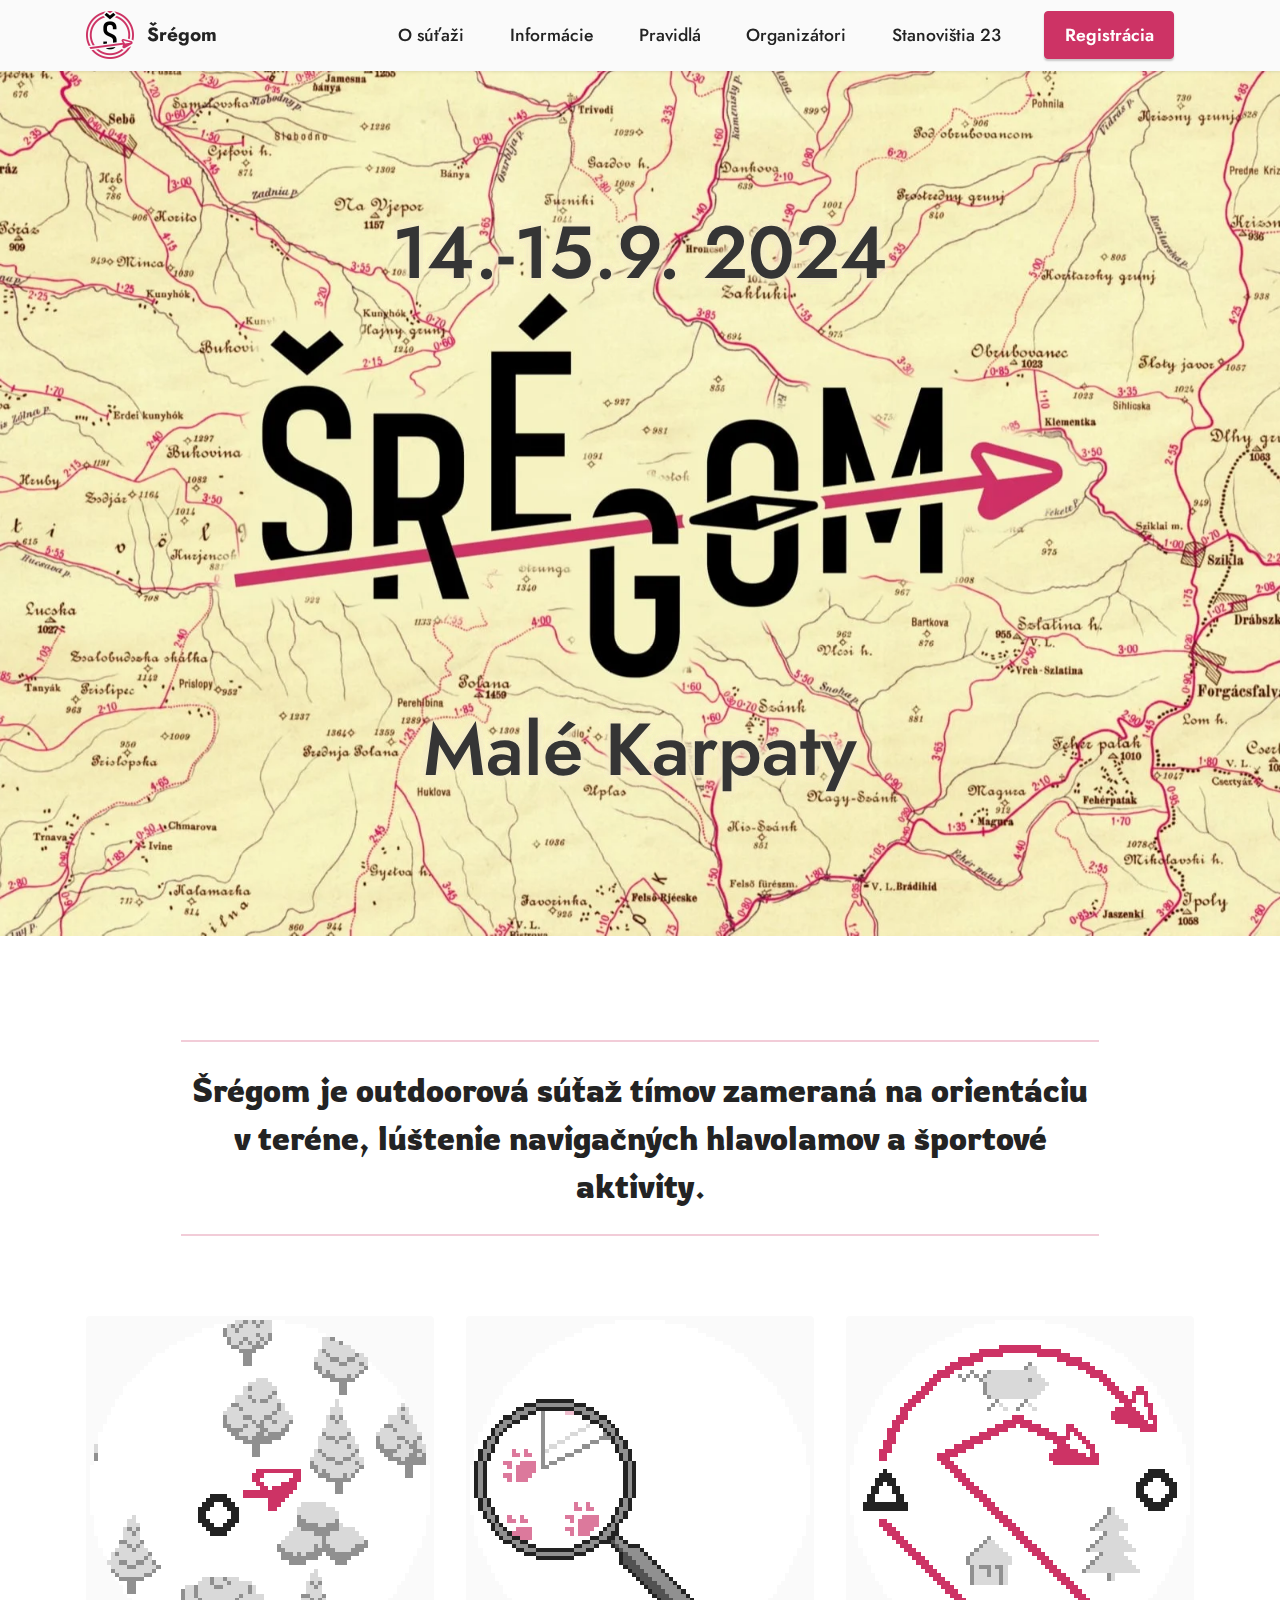
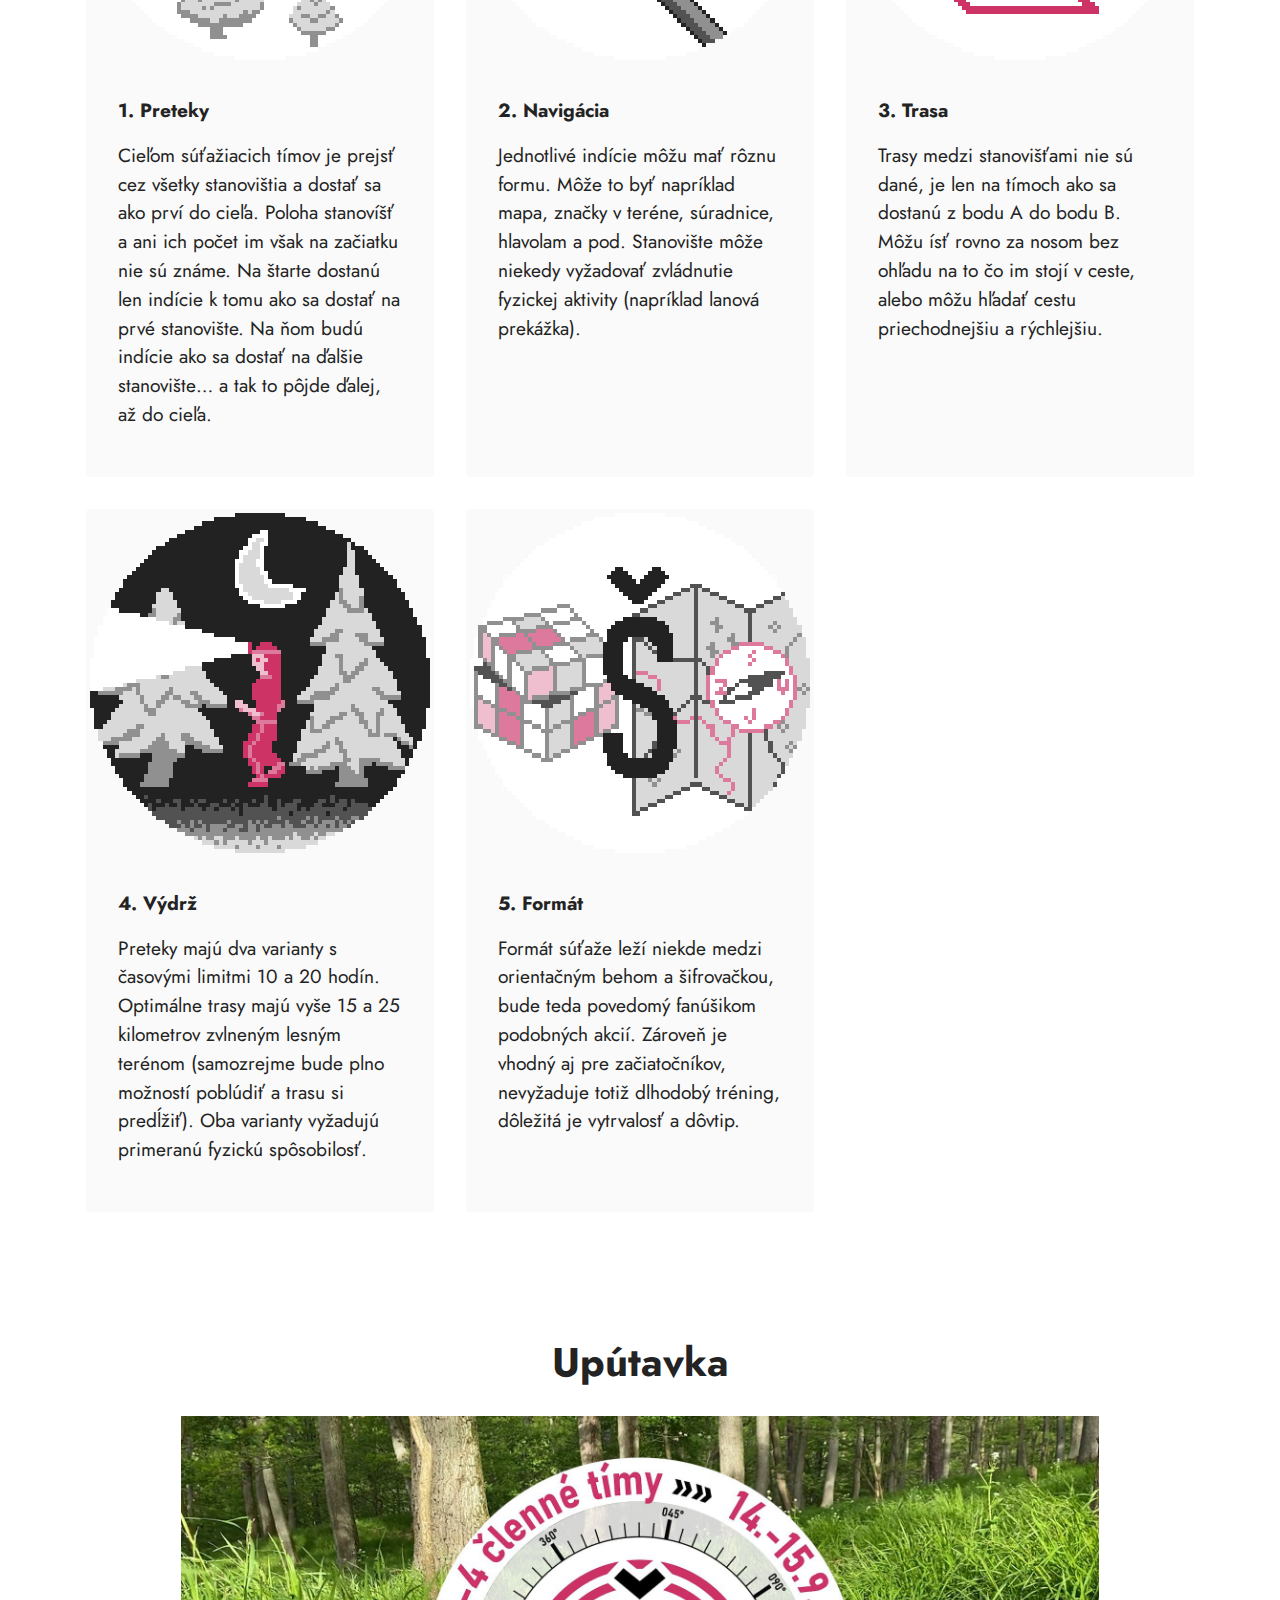
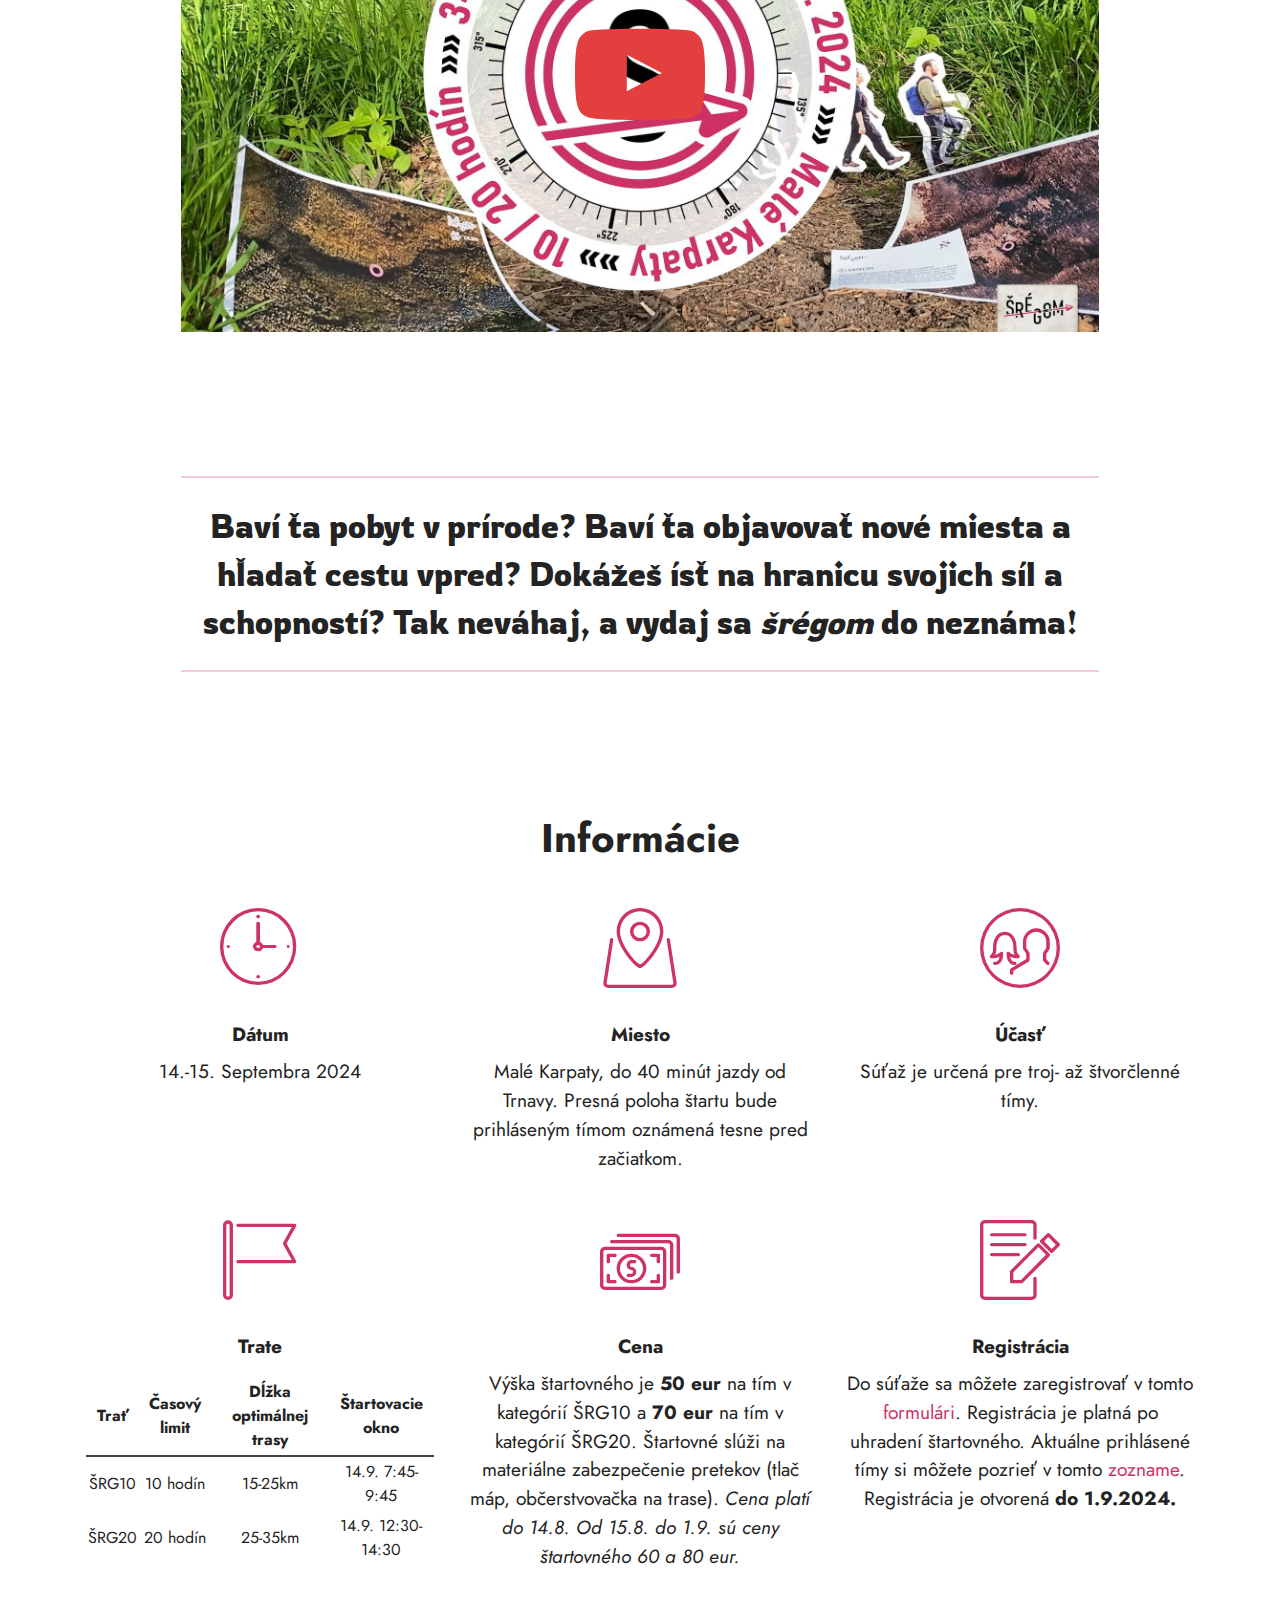
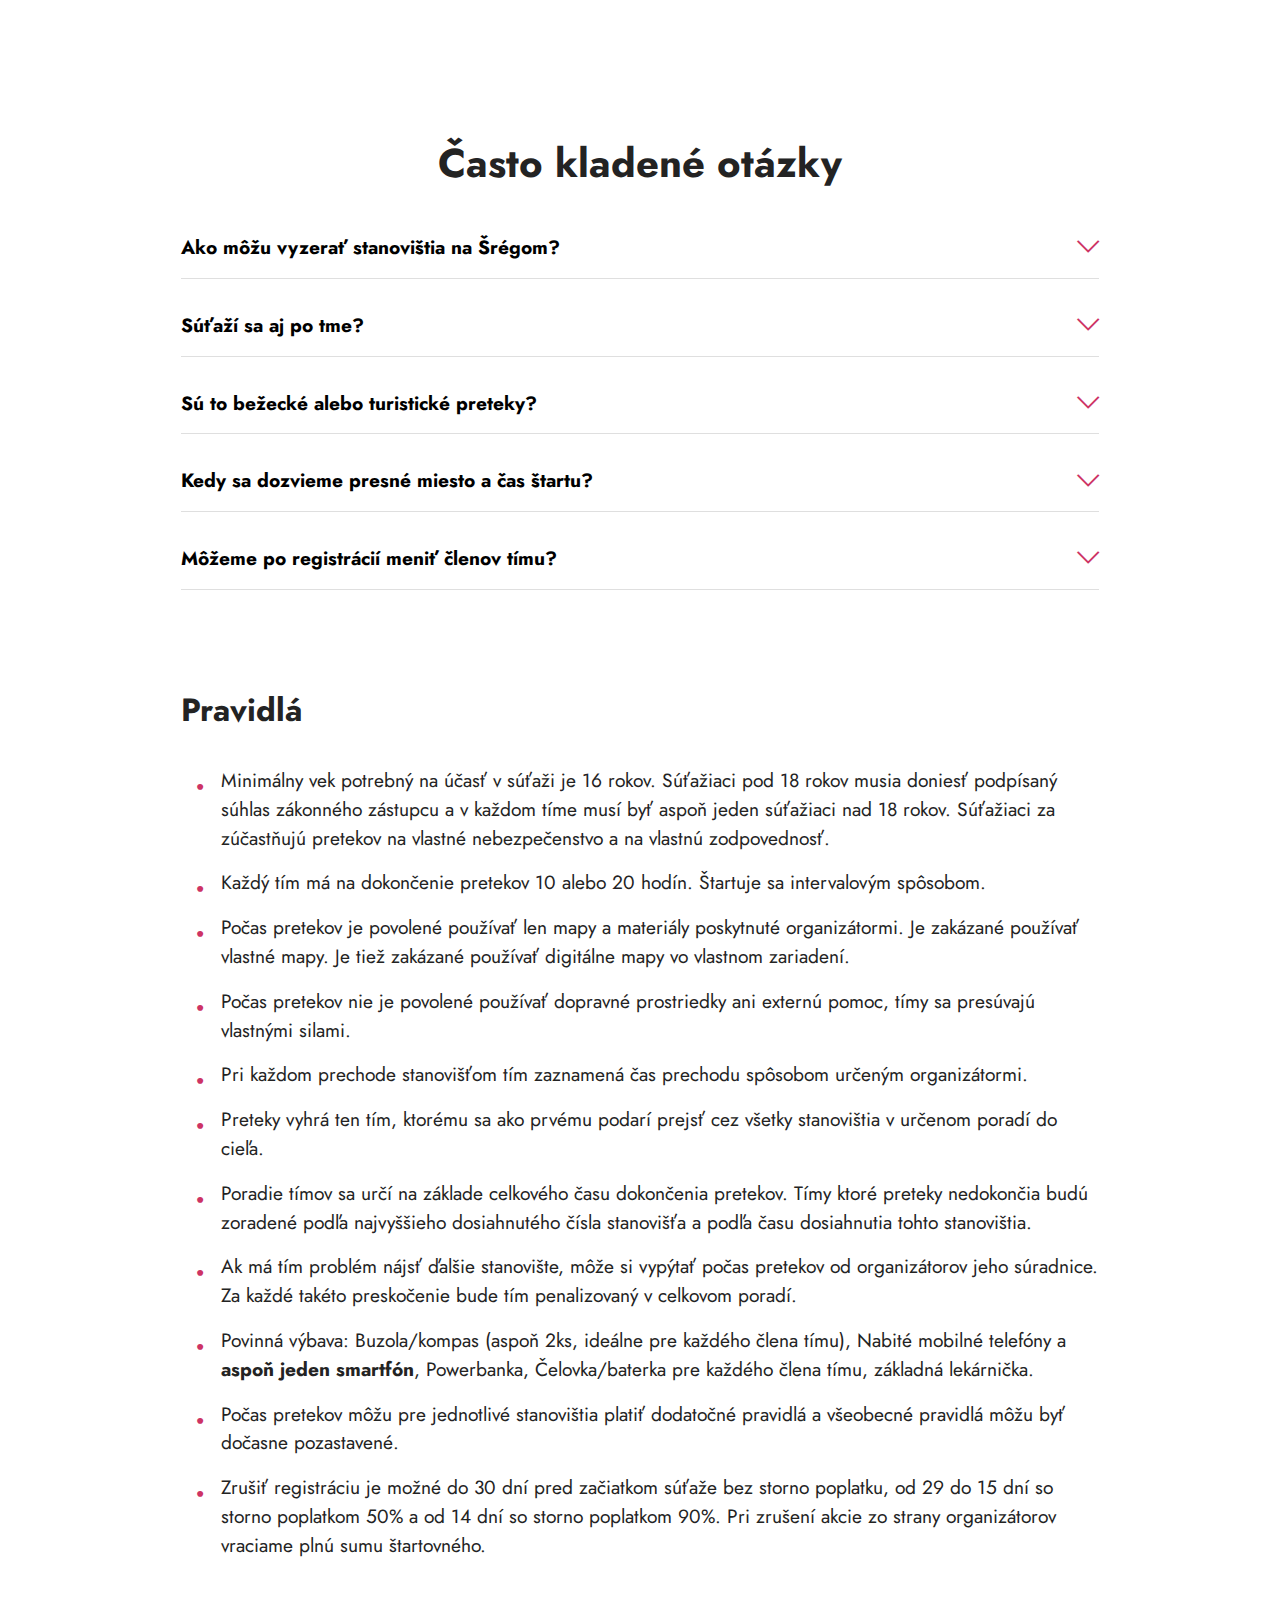
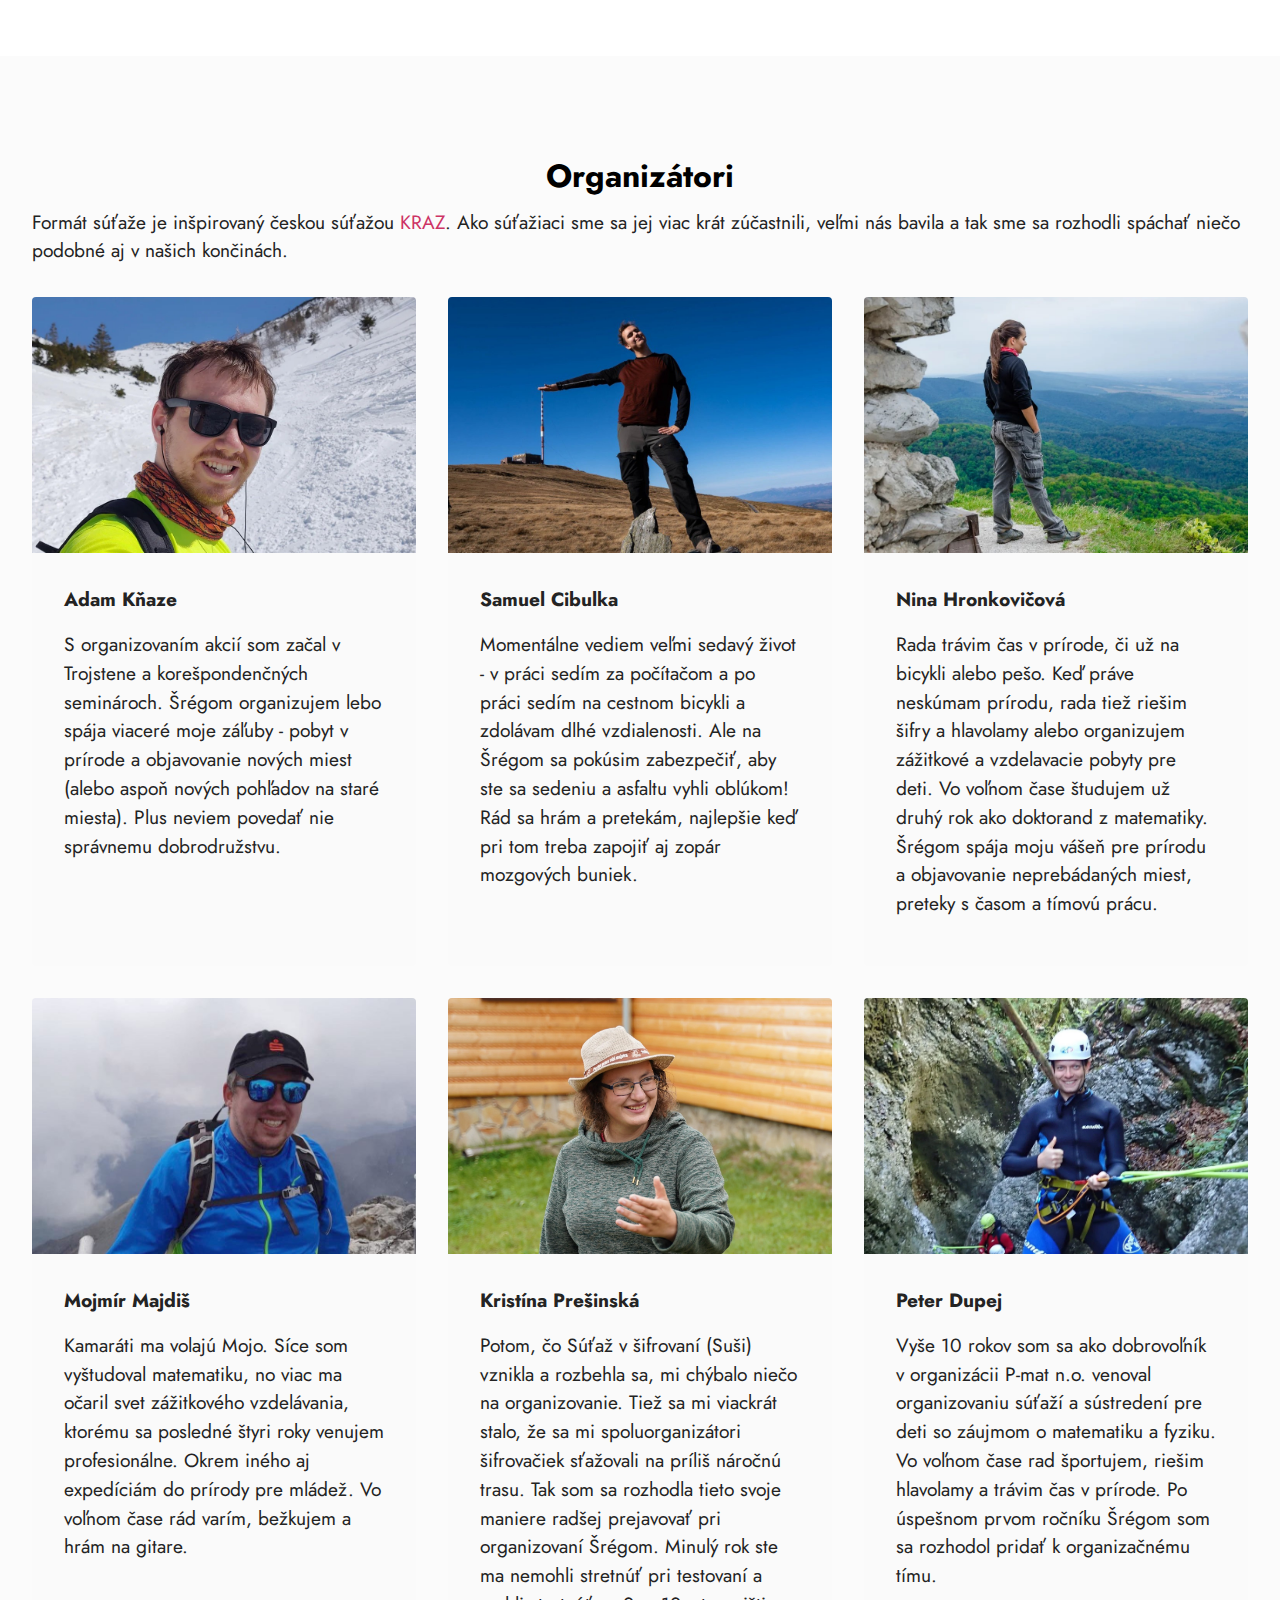
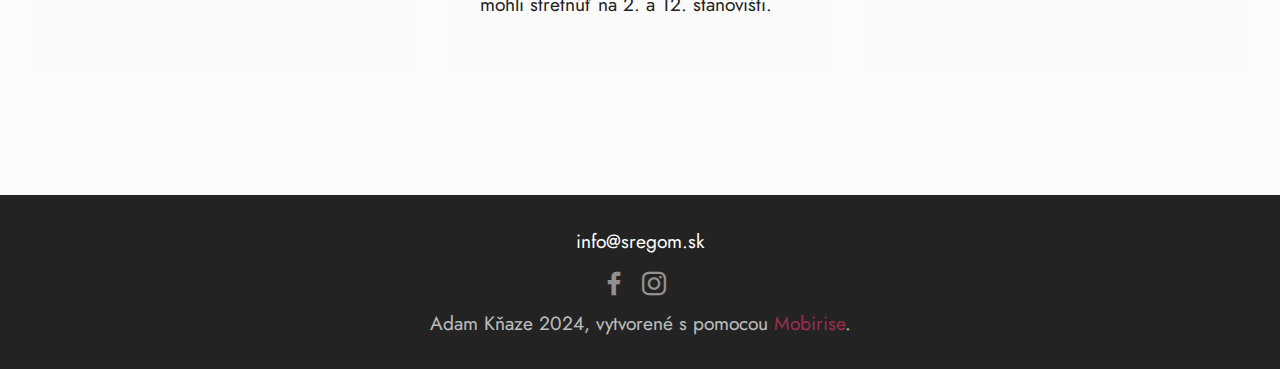
==== commit cbe2177d: "registration start" ====
--- a/index.html
+++ b/index.html
@@ -94,16 +94,16 @@
                 <a class="nav-link link text-black text-primary display-4" href="index.html#gallery3-d">Organizátori</a>
               </li>
               <li class="nav-item">
-                <a class="nav-link link text-black text-primary display-4" href="stanovistia_23.html">Stanovištia</a>
+                <a class="nav-link link text-black text-primary display-4" href="stanovistia_23.html">Stanovištia 23</a>
               </li>
             </ul>
 
             <div class="navbar-buttons mbr-section-btn">
               <a
-                class="btn btn-secondary display-4"
-                href="https://forms.gle/yb7n8qRY7EnuBKng7"
+                class="btn btn-primary display-4"
+                href="https://forms.gle/EKfxinSBoBJMspXV9"
                 target="_blank"
-                >Predbežný Záujem</a
+                >Registrácia</a
               >
             </div>
           </div>
@@ -433,7 +433,7 @@
                   <strong>Miesto</strong>
                 </h5>
                 <p class="card-text mbr-fonts-style display-7">
-                  Malé Karpaty, do 45 minút jazdy od Trnavy. Presná poloha štartu bude prihláseným tímom oznámená 
+                  Malé Karpaty, do 40 minút jazdy od Trnavy. Presná poloha štartu bude prihláseným tímom oznámená 
                   tesne pred začiatkom.
                 </p>
               </div>
@@ -452,7 +452,45 @@
               </div>
             </div>
           </div>
-          <div class="card col-12 col-md-6 col-lg-6">
+          <div class="card col-12 col-md-4 col-lg-4">
+            <div class="card-wrapper">
+              <div class="card-box align-center">
+                <div class="iconfont-wrapper">
+                  <span class="mbr-iconfont mbri-flag"></span>
+                </div>
+                <h5 class="card-title mbr-fonts-style display-7">
+                  <strong>Trate</strong>
+                </h5>
+                <p class="card-text mbr-fonts-style display-7">
+                <table class="categoryTable">
+                  <thead>
+                    <tr>
+                      <th>Trať</th>
+                      <th>Časov&yacute; limit</th>
+                      <th>Dĺžka optim&aacute;lnej trasy</th>
+                      <th>&Scaron;tartovacie okno</th>
+                    </tr>
+                  </thead>
+                  <tbody>
+                    <tr>
+                      <td>&Scaron;RG10</td>
+                      <td>10 hod&iacute;n</td>
+                      <td>15-25km</td>
+                      <td>14.9. 7:45-9:45</td>
+                    </tr>
+                    <tr>
+                      <td>&Scaron;RG20</td>
+                      <td>20 hod&iacute;n</td>
+                      <td>25-35km</td>
+                      <td>14.9. 12:30-14:30</td>
+                    </tr>
+                  </tbody>
+                </table>
+                </p>
+              </div>
+            </div>
+          </div>
+          <div class="card col-12 col-md-4 col-lg-4">
             <div class="card-wrapper">
               <div class="card-box align-center">
                 <div class="iconfont-wrapper">
@@ -462,13 +500,13 @@
                   <strong>Cena</strong>
                 </h5>
                 <p class="card-text mbr-fonts-style display-7">
-                  Výška štartovného sa bude líšiť pre jednotlivé kategórie a bude ohlásená v dostatočnom predstihu. 
-                  <!-- Slúži na materiálne zabezpečenie pretekov. -->
-                </p>
-              </div>
-            </div>
-          </div>
-          <div class="card col-12 col-md-6 col-lg-6">
+                  Výška štartovného je <b>50 eur</b> na tím v kategórií ŠRG10 a <b>70 eur</b> na tím v kategórií ŠRG20. Štartovné slúži na materiálne
+                  zabezpečenie pretekov (tlač máp, občerstvovačka na trase). <i>Cena platí do 14.8. Od 15.8. do 1.9. sú ceny štartovného 60 a 80 eur.</i>
+                </p>
+              </div>
+            </div>
+          </div>
+          <div class="card col-12 col-md-4 col-lg-4">
             <div class="card-wrapper">
               <div class="card-box align-center">
                 <div class="iconfont-wrapper">
@@ -478,9 +516,11 @@
                   <strong>Registrácia</strong>
                 </h5>
                 <p class="card-text mbr-fonts-style display-7">
-                  Oficiálna registrácia bude spustená začiatkom júna. Kapacita preteku bude obmedzená. 
-                  Medzičasom nám môžete dať vedieť predbežný záujem v tomto <a href="https://forms.gle/yb7n8qRY7EnuBKng7" class="text-primary">formulári</a>. 
-                  Budete tak prví ktorí sa dozvedia o spustení registrácie.
+                  Do súťaže sa môžete zaregistrovať v tomto
+                  <a href="https://forms.gle/zskVJTvY5yVRbbRD7" class="text-primary" target="_blank">formulári</a>.
+                  Registrácia je platná po uhradení štartovného. Aktuálne prihlásené tímy si môžete pozrieť v tomto
+                  <a href="https://docs.google.com/spreadsheets/d/1NJ4fOMR0ap_tFx2ibQ3mXdPipEtNOJ4i6-RdQQZWUZ4/edit?usp=sharing"
+                    class="text-primary" target="_blank">zozname</a>. Registrácia je otvorená <b>do 1.9.2024.</b>
                 </p>
               </div>
             </div>
@@ -637,7 +677,7 @@
                   <div class="panel-body">
                     <p class="mbr-fonts-style panel-text display-4">
                       Tieto informácie tímom oznámime krátko pred začiatkom pretekov, nie skôr ako týždeň vopred. Môžete
-                      ale rátať s tým, že to bude v Malých Karpatoch, do 45 minút jazdy autom od Trnavy. Štart bude dostupný
+                      ale rátať s tým, že to bude v Malých Karpatoch, do 40 minút jazdy autom od Trnavy. Štart bude dostupný
                       aj verejnou dopravou. Keďže sa štartuje intervalovým spôsobom, každý tím bude mať pridelený svoj čas.
                       <!-- Štartovacie okno bude predbežne medzi 8:00 a 10:00. Ak máte silnú preferenciu štartovať neskôr alebo skôr
                       (napríklad z dôvodu cestovania) môžete nám napísať a skúsime to zohľadniť. V prvom rade však bude
--- a/assets/mobirise/css/mbr-additional.css
+++ b/assets/mobirise/css/mbr-additional.css
@@ -1993,3 +1993,20 @@
   background: #000;
   color: #fff;
 }
+table.categoryTable {
+  width: 100%;
+  text-align: center;
+  border-collapse: collapse;
+}
+table.categoryTable td, table.categoryTable th {
+  padding: 3px 2px;
+}
+table.categoryTable thead {
+    border-bottom: 2px solid #444444;
+}
+table.categoryTable thead th {
+  font-weight: bold;
+}
+table.categoryTable tfoot {
+  font-weight: bold;
+}
--- a/assets/mobirise/css/mbr-additional.css
+++ b/assets/mobirise/css/mbr-additional.css
@@ -1993,3 +1993,20 @@
   background: #000;
   color: #fff;
 }
+table.categoryTable {
+  width: 100%;
+  text-align: center;
+  border-collapse: collapse;
+}
+table.categoryTable td, table.categoryTable th {
+  padding: 3px 2px;
+}
+table.categoryTable thead {
+    border-bottom: 2px solid #444444;
+}
+table.categoryTable thead th {
+  font-weight: bold;
+}
+table.categoryTable tfoot {
+  font-weight: bold;
+}
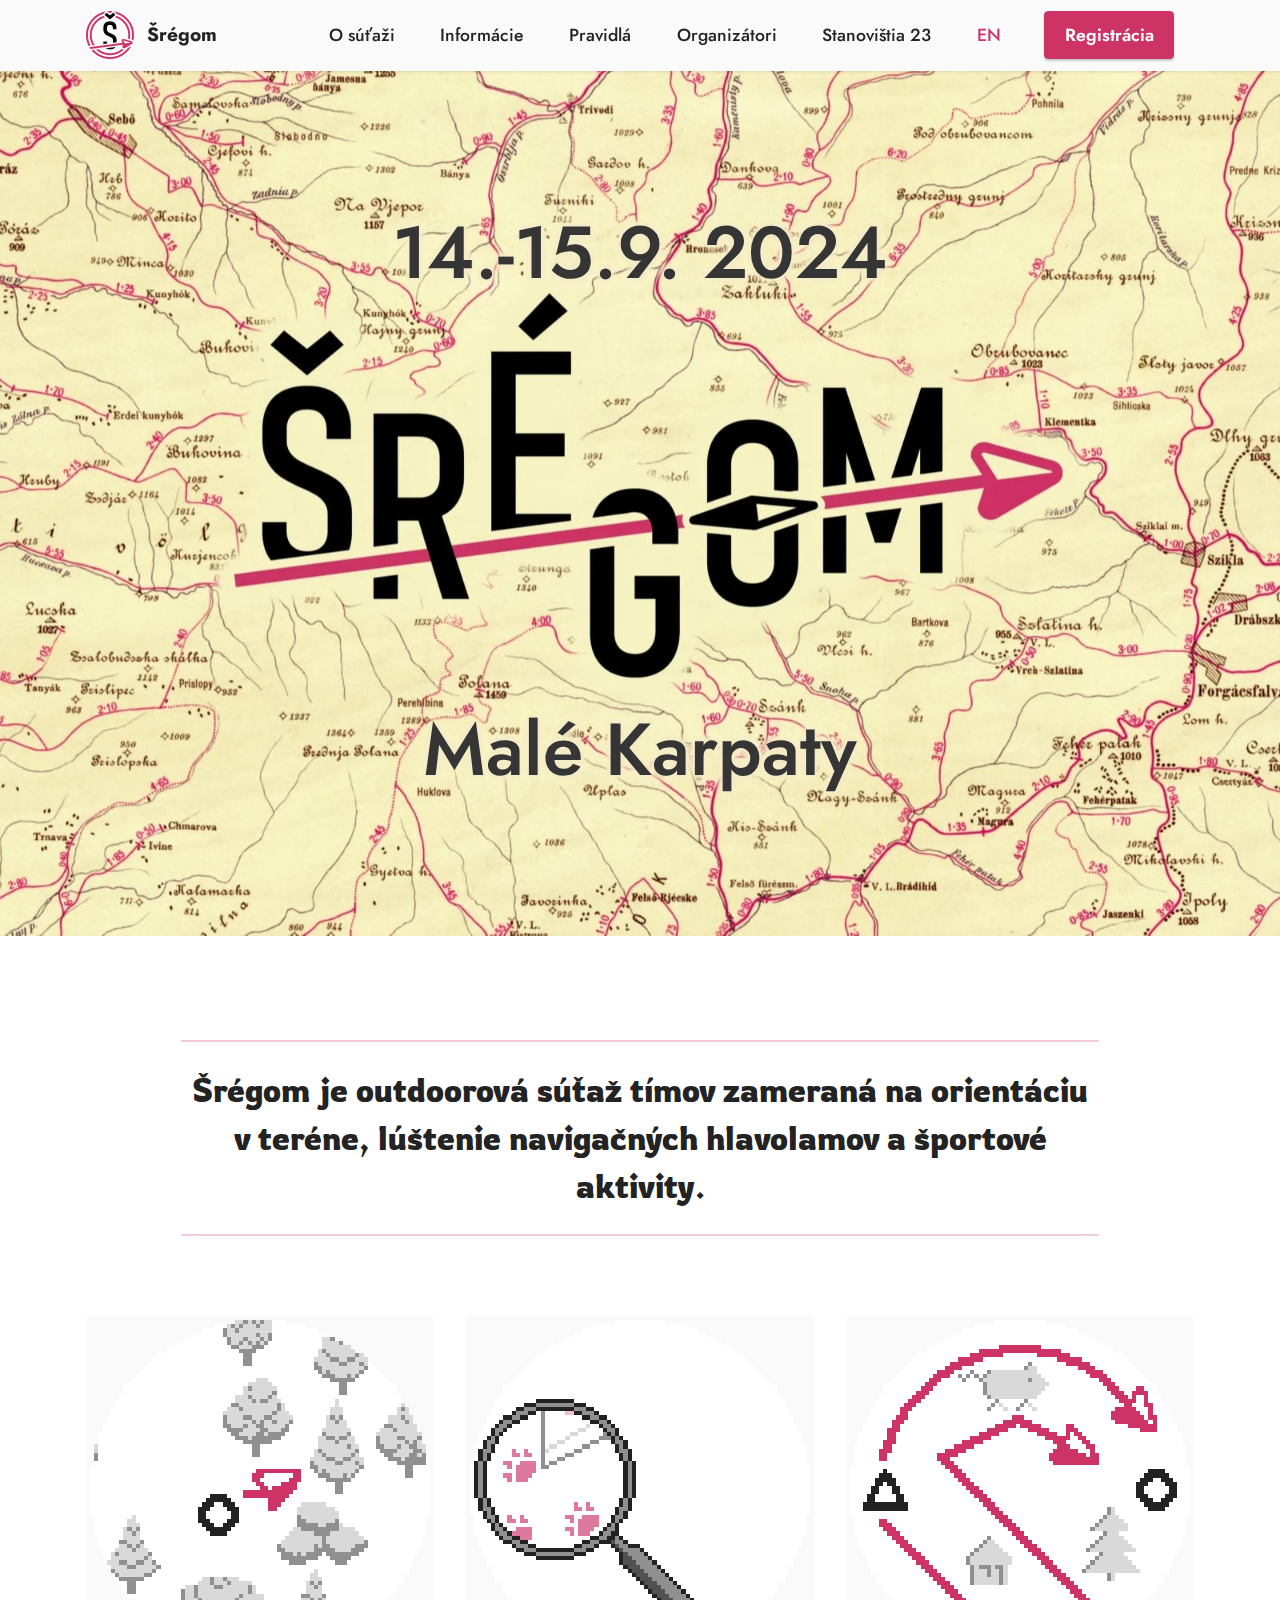
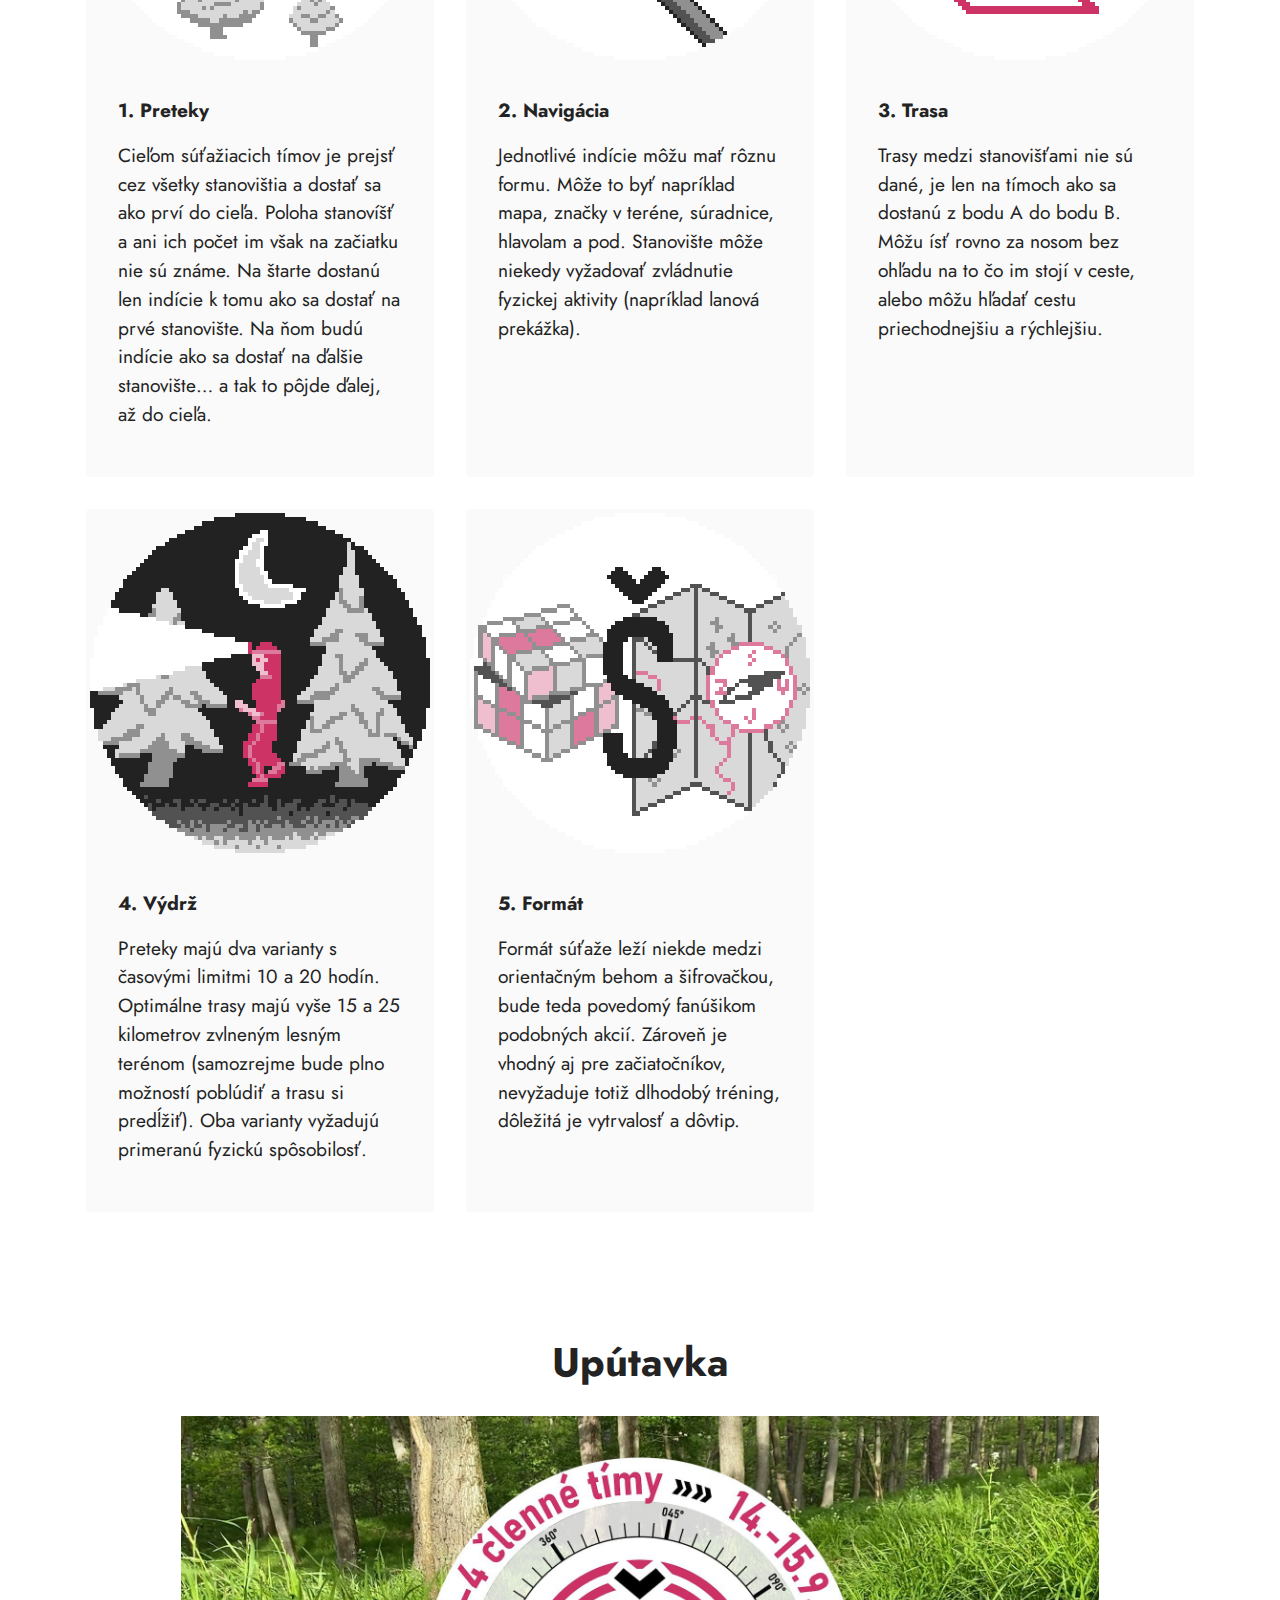
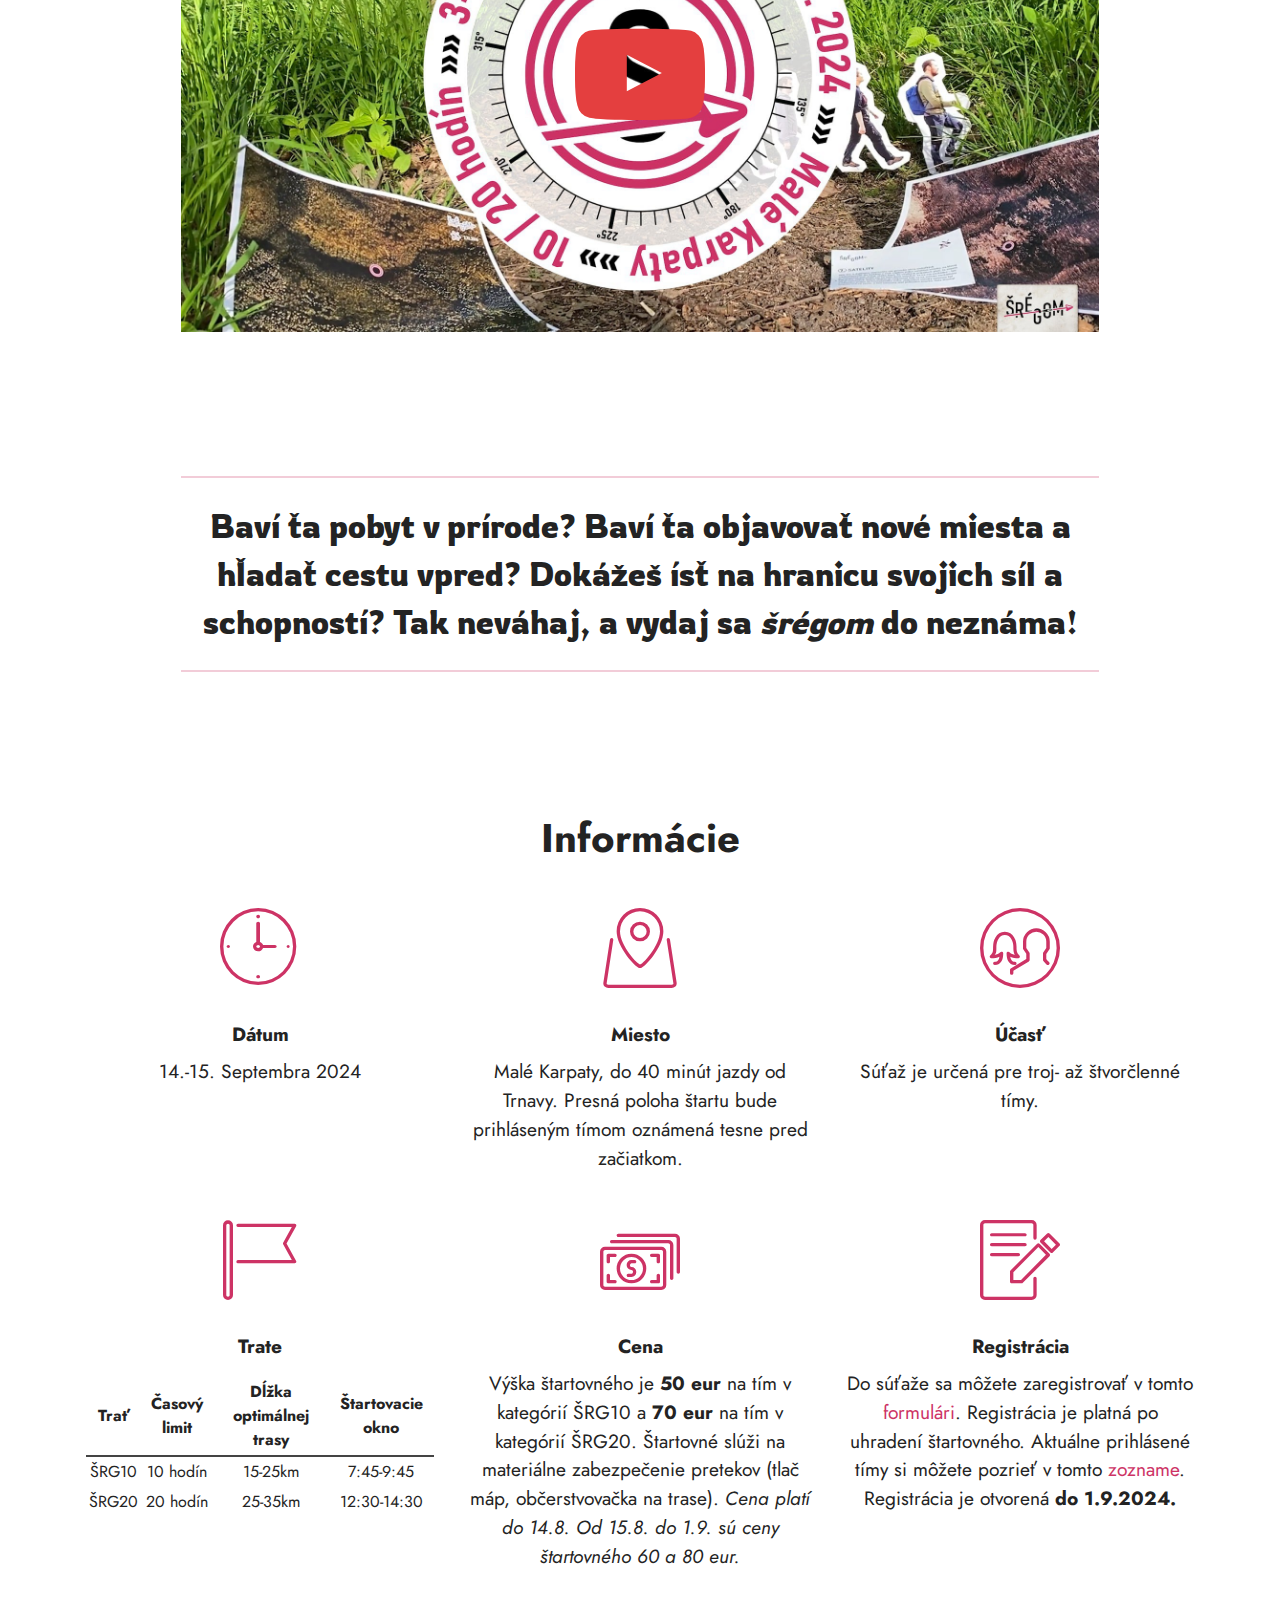
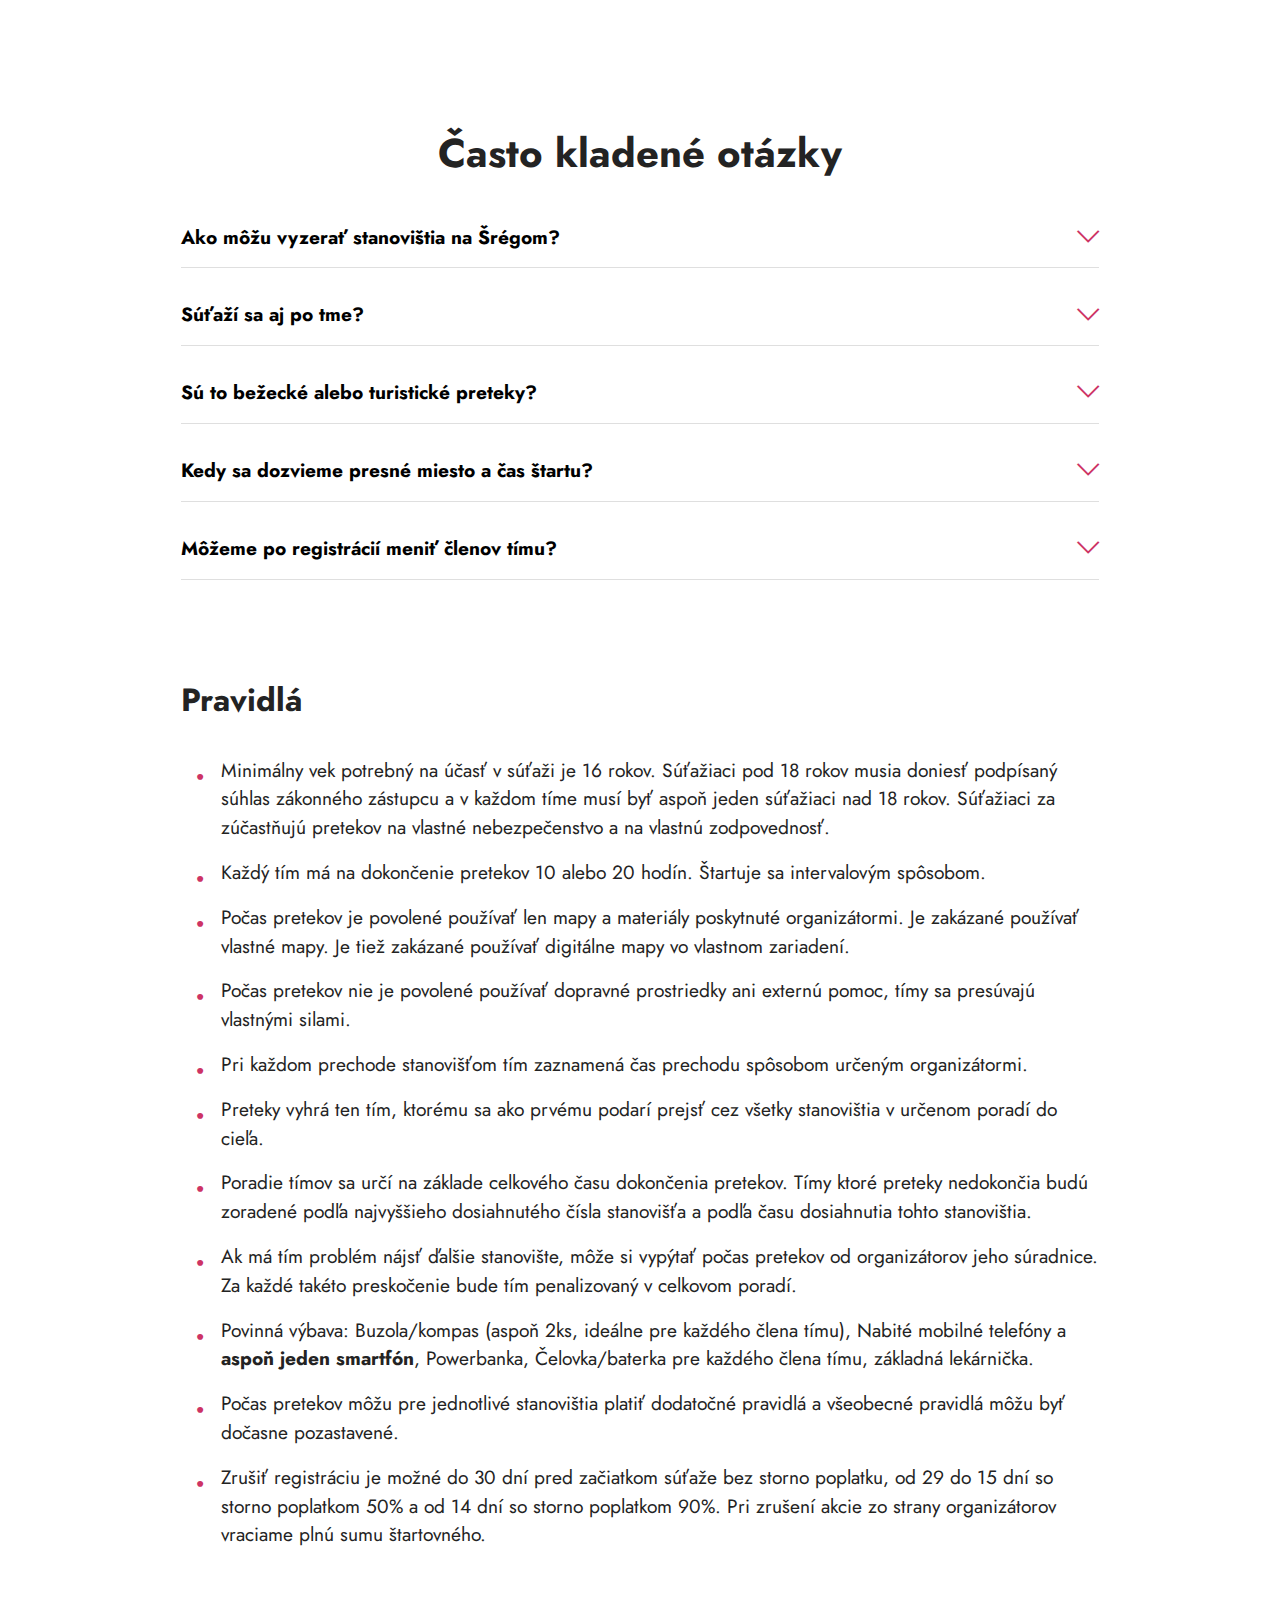
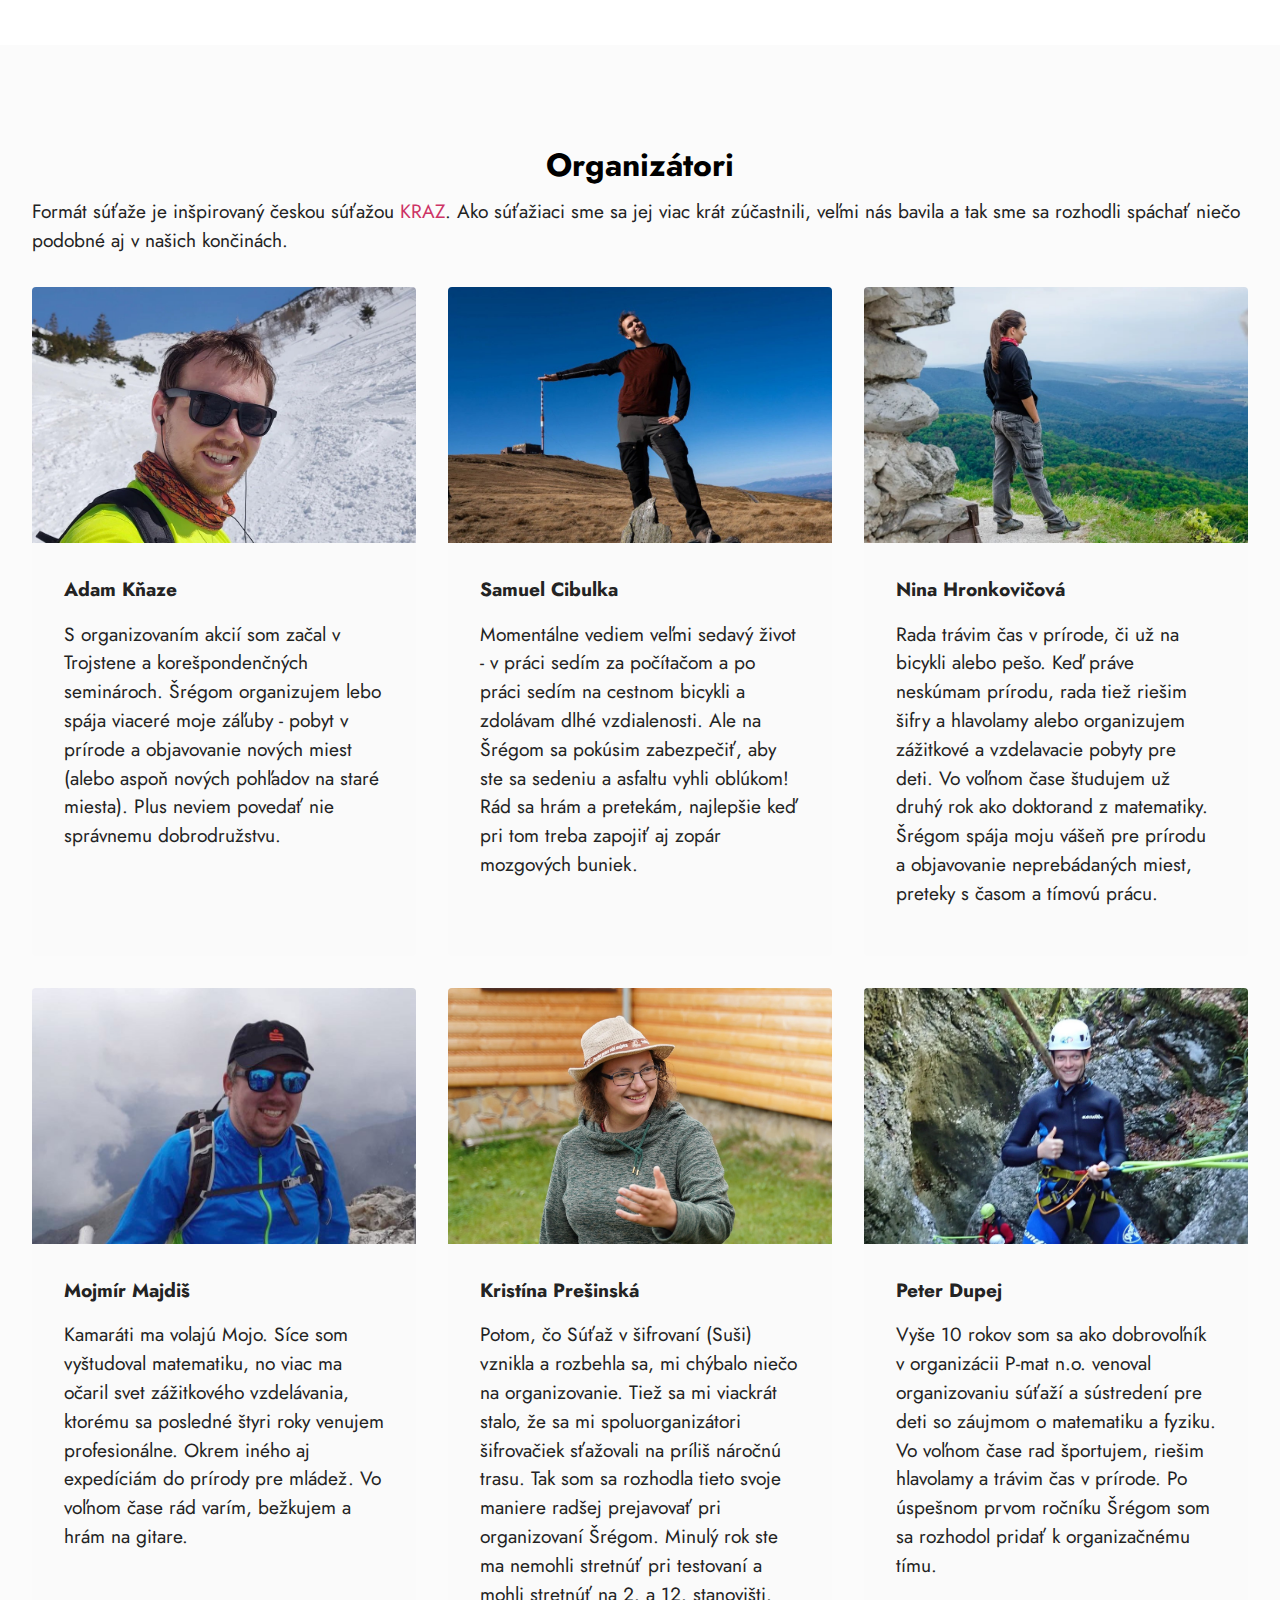
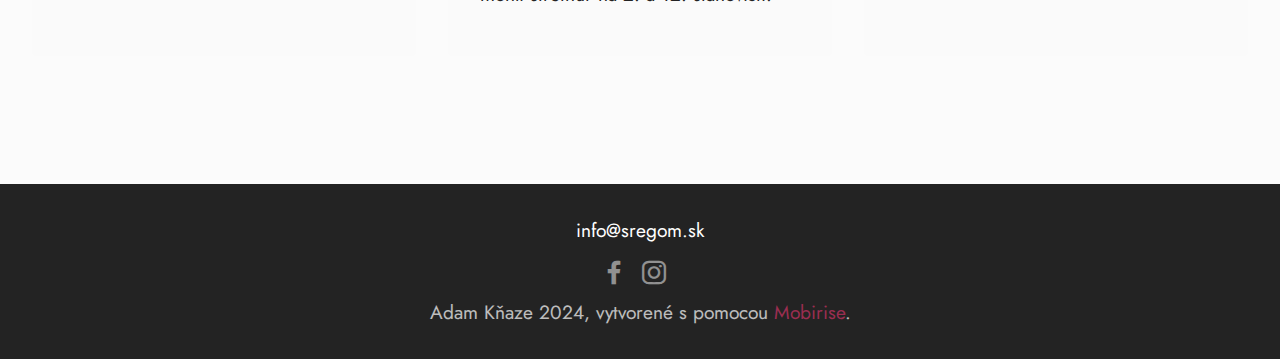
==== commit 2bb589cb: "en translation" ====
--- a/index.html
+++ b/index.html
@@ -96,6 +96,9 @@
               <li class="nav-item">
                 <a class="nav-link link text-black text-primary display-4" href="stanovistia_23.html">Stanovištia 23</a>
               </li>
+              <li class="nav-item">
+                <a class="nav-link link text-primary display-4" href="en.html">EN</a>
+              </li>
             </ul>
 
             <div class="navbar-buttons mbr-section-btn">
@@ -476,13 +479,13 @@
                       <td>&Scaron;RG10</td>
                       <td>10 hod&iacute;n</td>
                       <td>15-25km</td>
-                      <td>14.9. 7:45-9:45</td>
+                      <td>7:45-9:45</td>
                     </tr>
                     <tr>
                       <td>&Scaron;RG20</td>
                       <td>20 hod&iacute;n</td>
                       <td>25-35km</td>
-                      <td>14.9. 12:30-14:30</td>
+                      <td>12:30-14:30</td>
                     </tr>
                   </tbody>
                 </table>
--- a/assets/mobirise/css/mbr-additional.css
+++ b/assets/mobirise/css/mbr-additional.css
@@ -1999,7 +1999,7 @@
   border-collapse: collapse;
 }
 table.categoryTable td, table.categoryTable th {
-  padding: 3px 2px;
+  padding: 3px 3px;
 }
 table.categoryTable thead {
     border-bottom: 2px solid #444444;
--- a/assets/mobirise/css/mbr-additional.css
+++ b/assets/mobirise/css/mbr-additional.css
@@ -1999,7 +1999,7 @@
   border-collapse: collapse;
 }
 table.categoryTable td, table.categoryTable th {
-  padding: 3px 2px;
+  padding: 3px 3px;
 }
 table.categoryTable thead {
     border-bottom: 2px solid #444444;
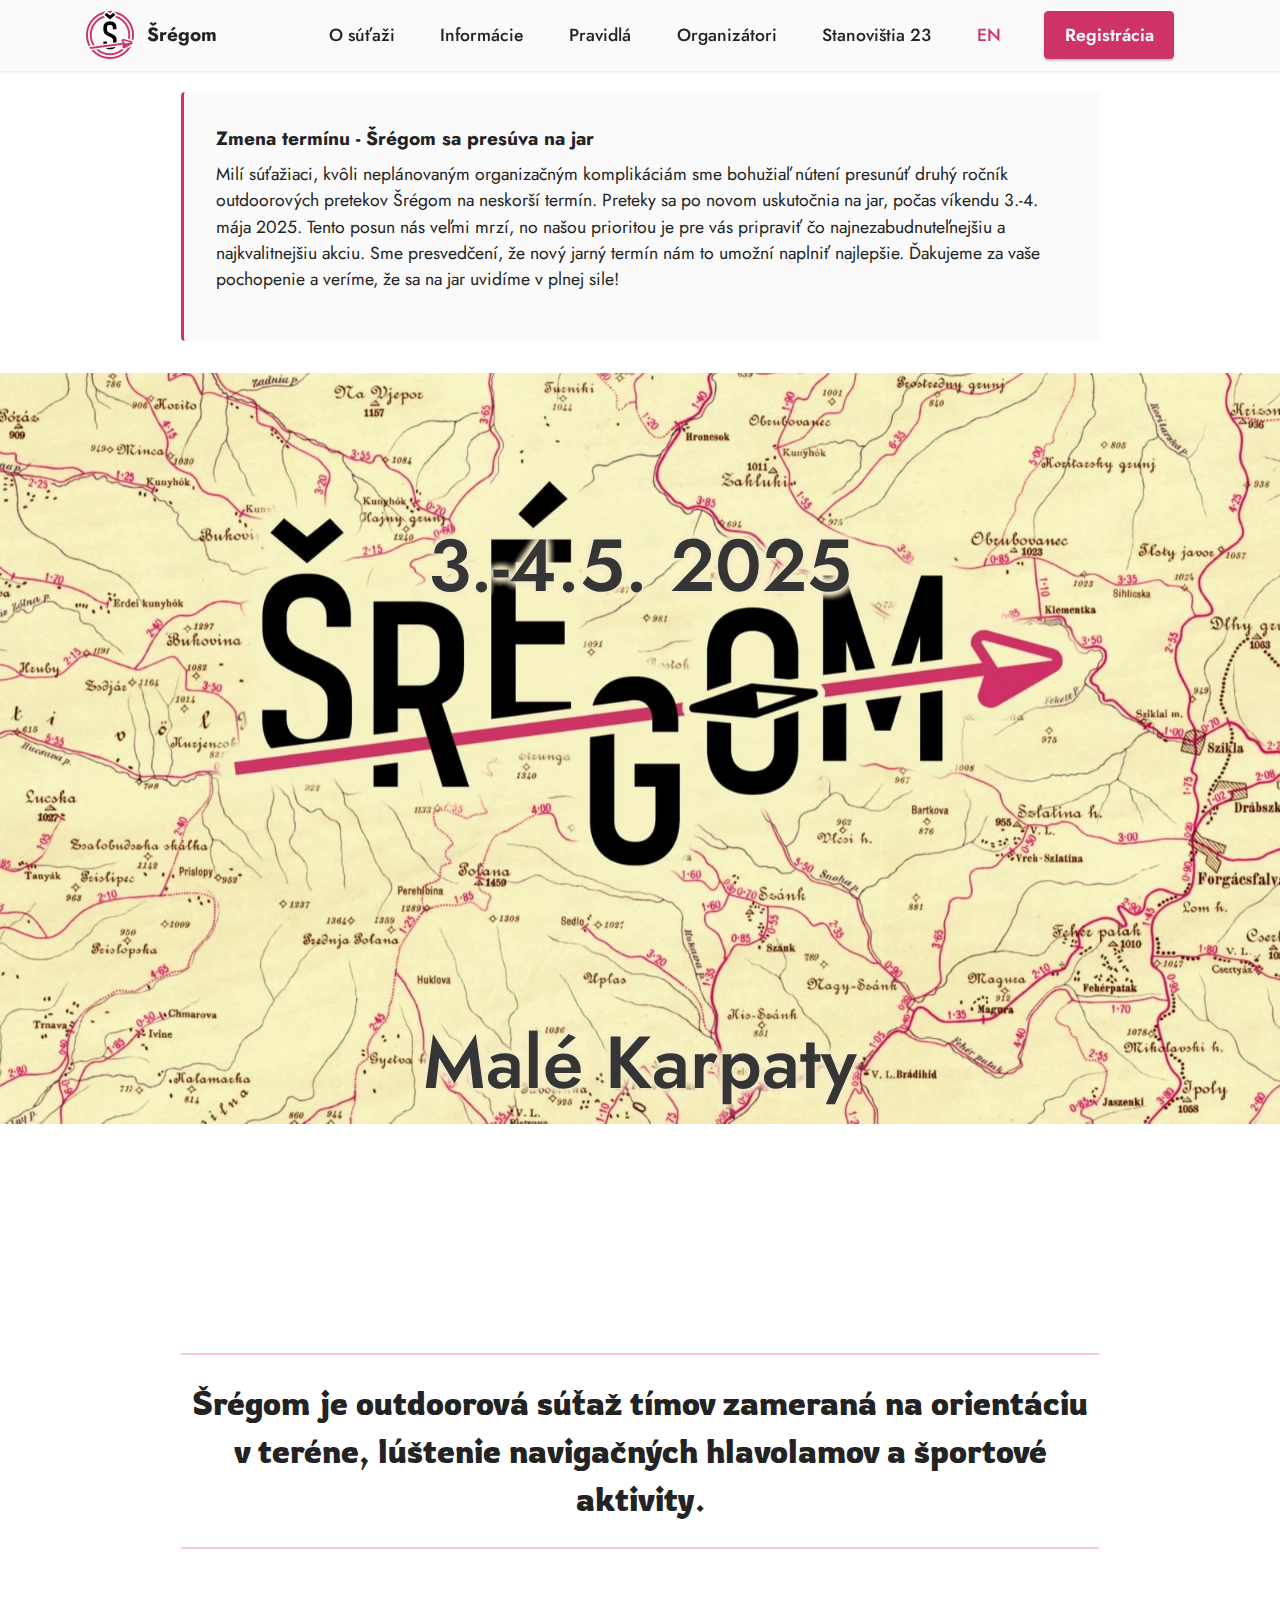
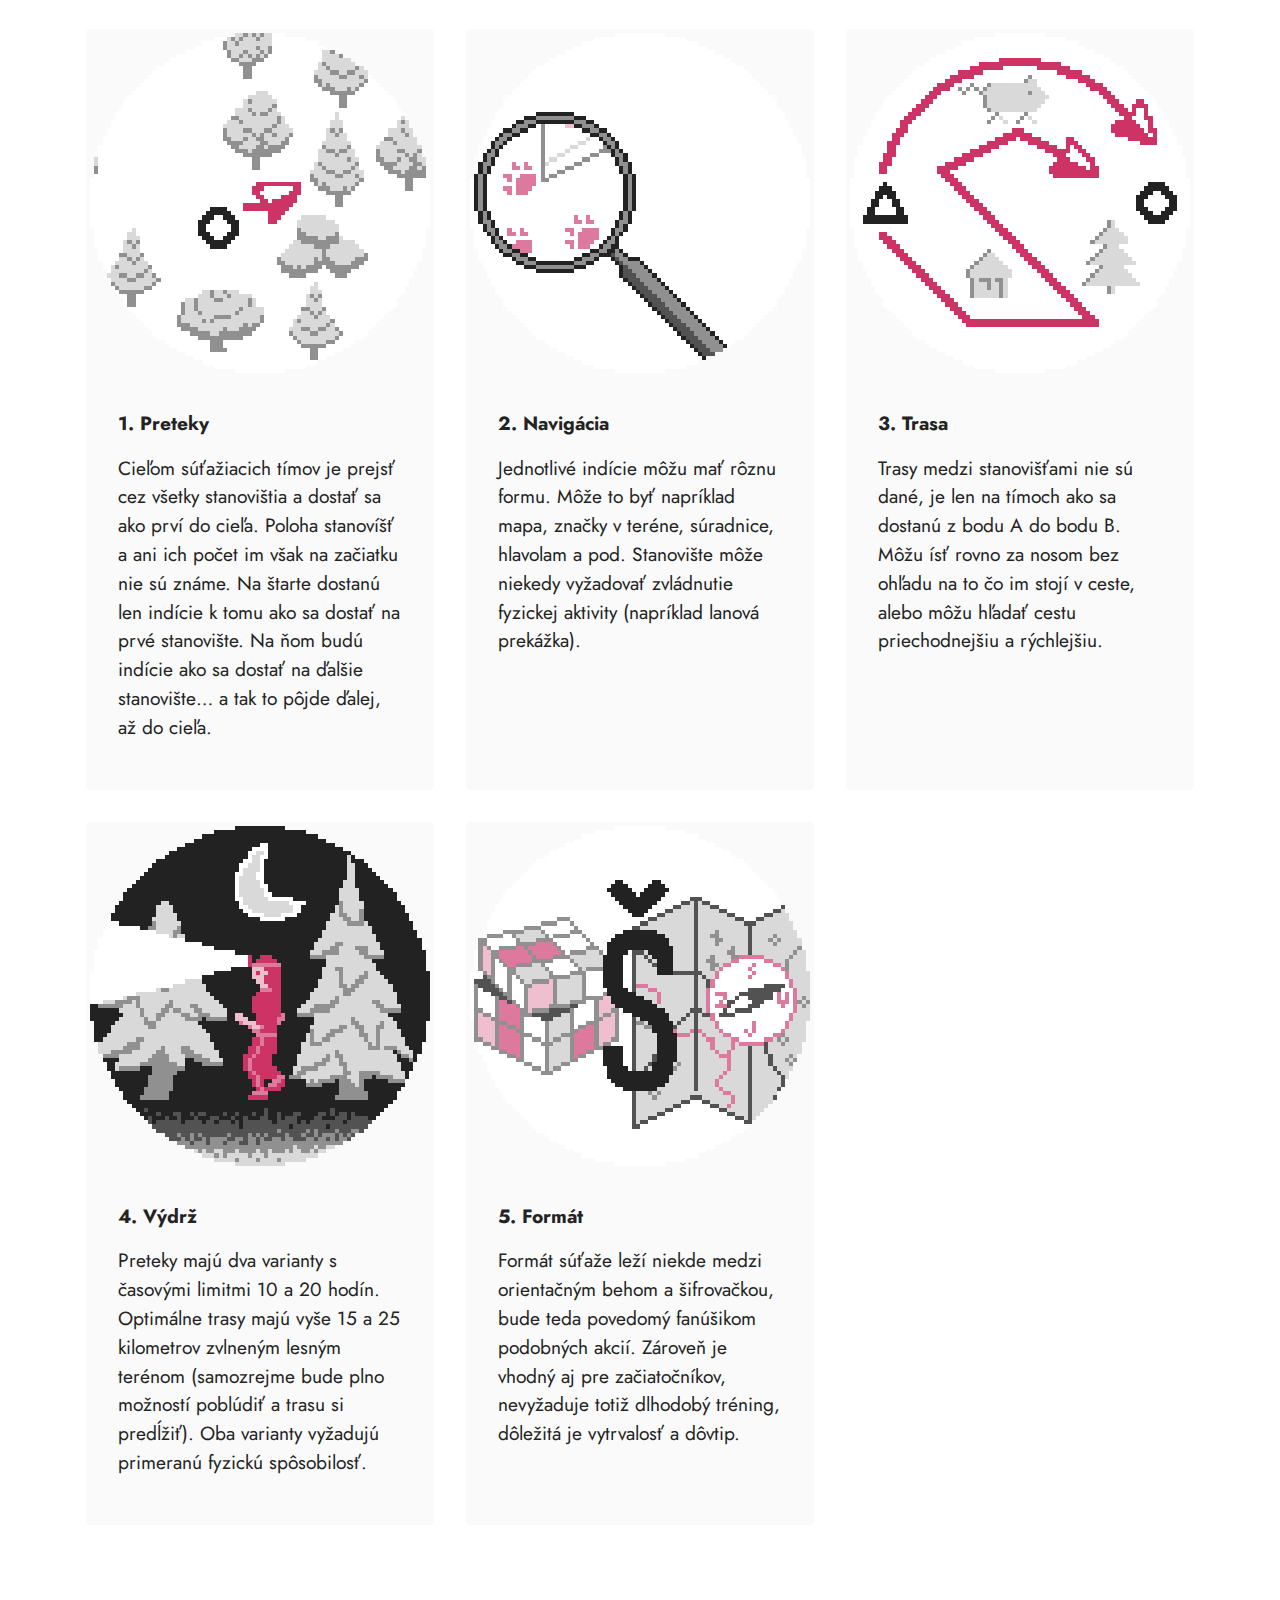
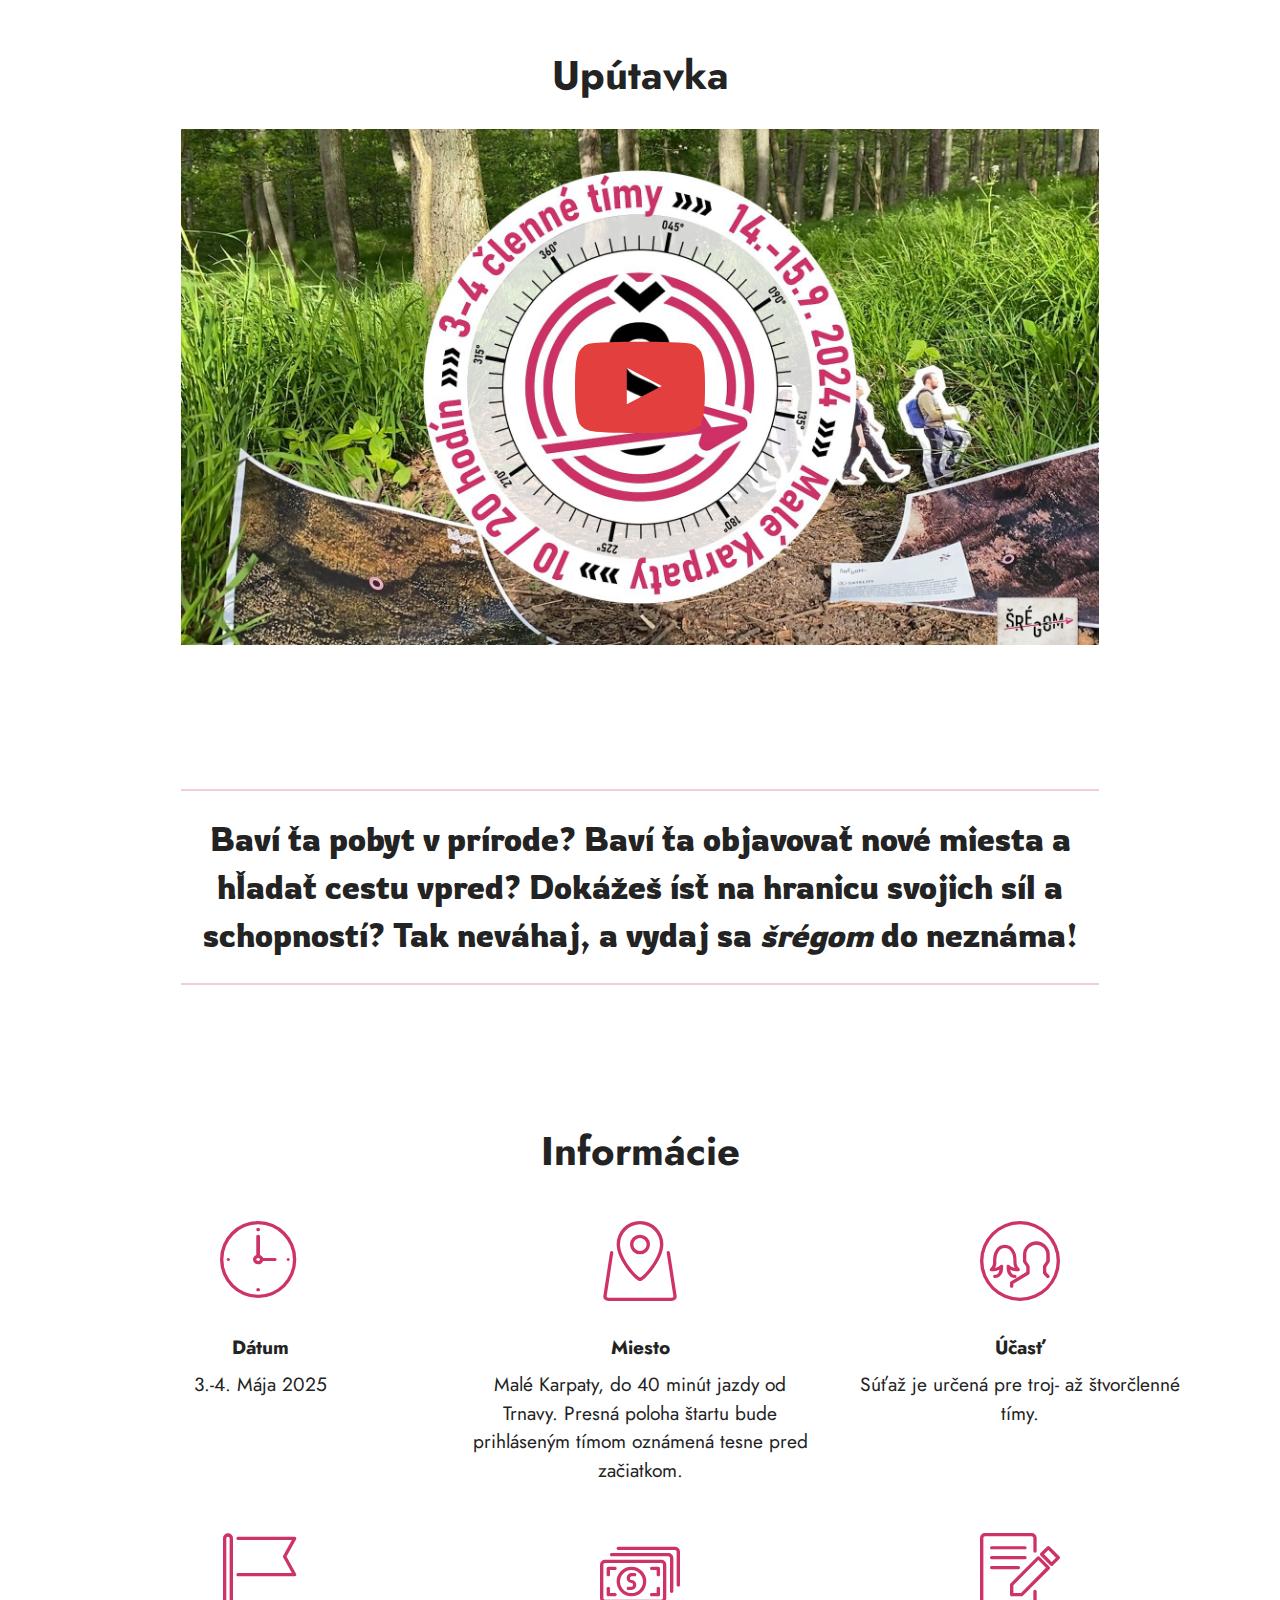
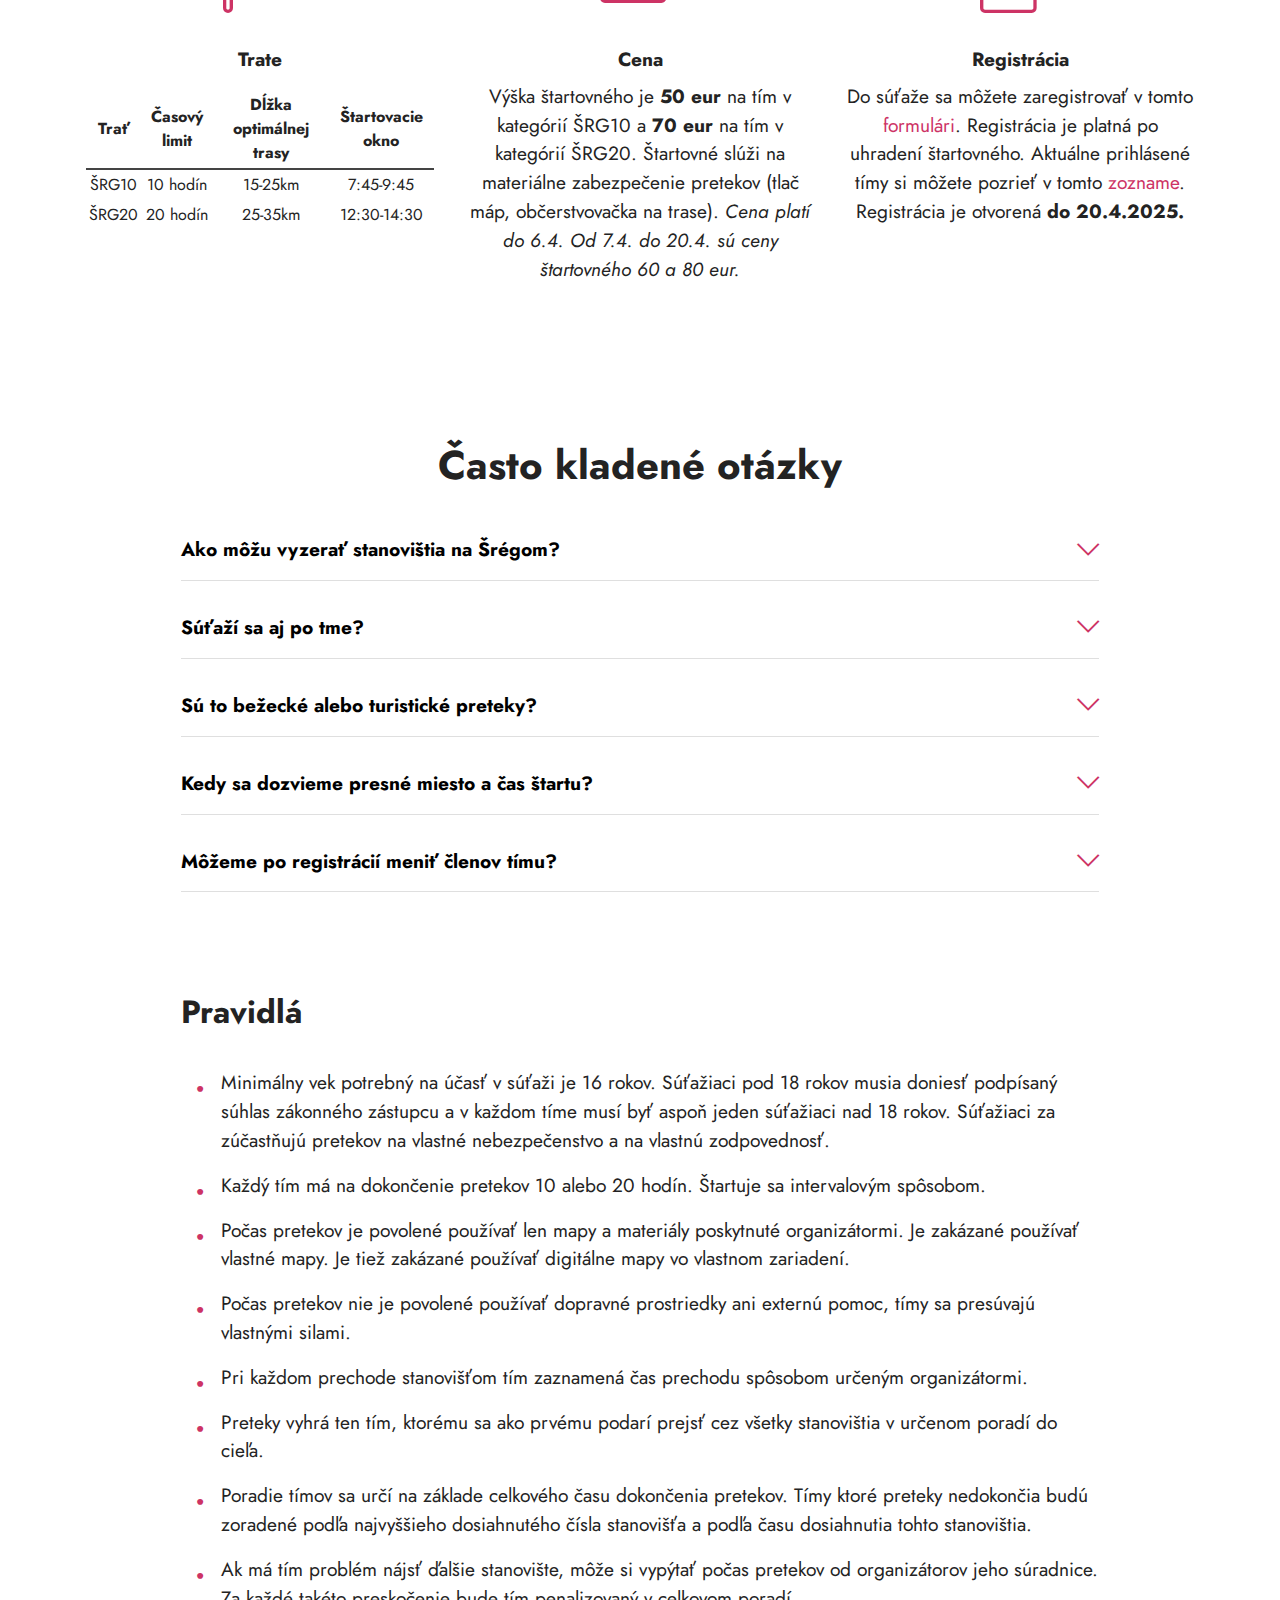
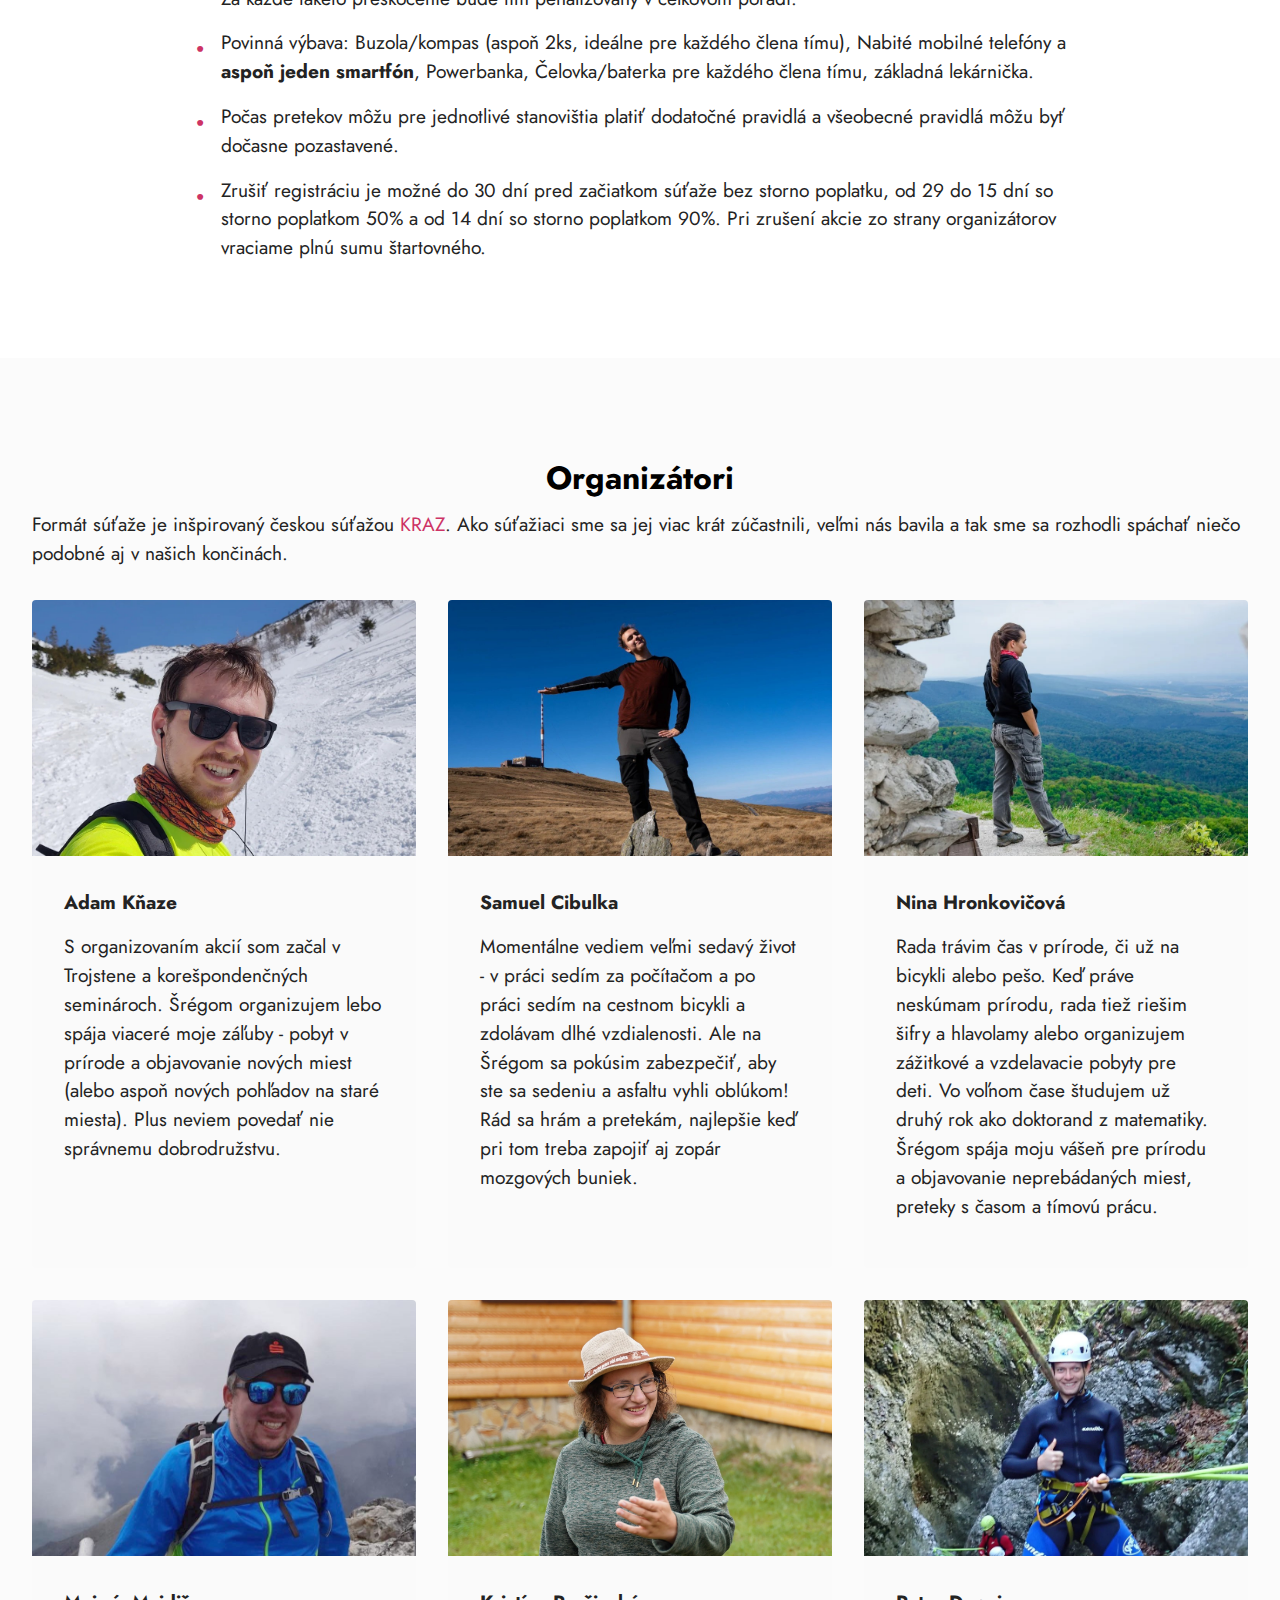
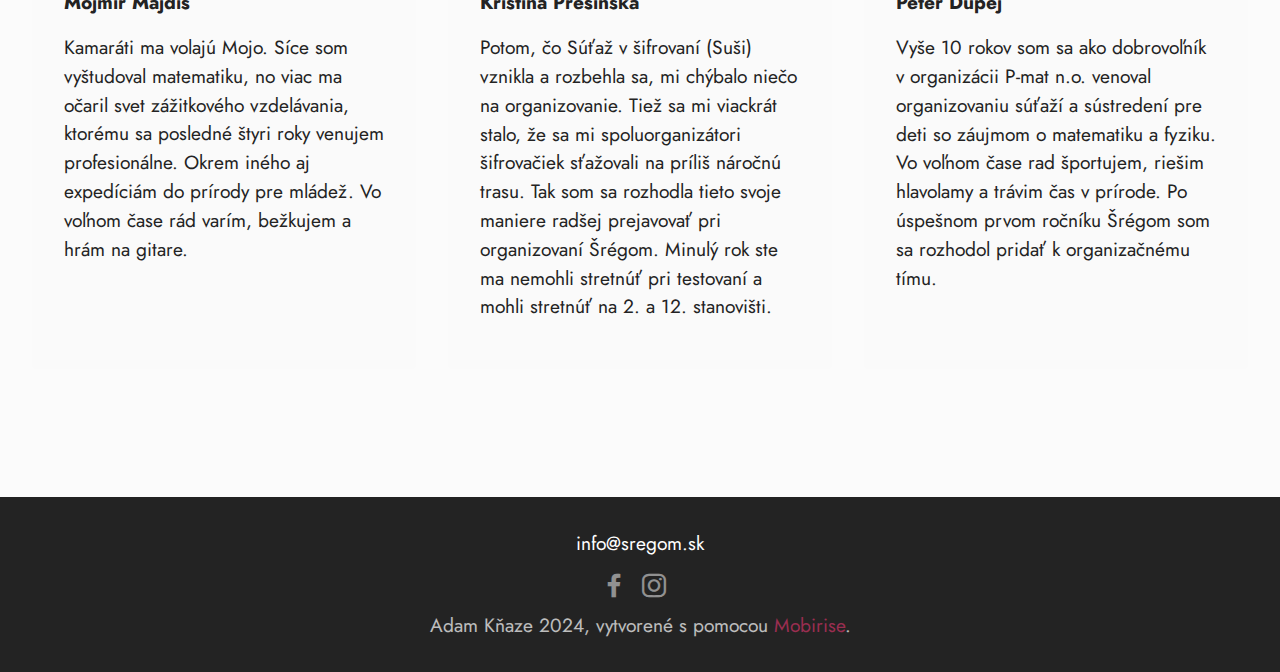
==== commit 29ad57a2: "date change notice" ====
--- a/index.html
+++ b/index.html
@@ -114,6 +114,28 @@
       </nav>
     </section>
 
+    <section data-bs-version="5.1" class="content7 cid-ulNMBMAKdJ" id="content7-10">
+    
+      <div class="container">
+        <div class="row justify-content-center">
+          <div class="col-12 col-md-10">
+            <blockquote>
+              <h5 class="mbr-section-title mbr-fonts-style mb-2 display-7"><strong>Zmena termínu - Šrégom sa presúva na
+                  jar</strong></h5>
+              <p class="mbr-text mbr-fonts-style display-4">Milí súťažiaci, kvôli neplánovaným organizačným komplikáciám sme
+                bohužiaľ nútení presunúť druhý ročník outdoorových pretekov Šrégom na neskorší termín. Preteky sa po novom
+                uskutočnia na jar, počas víkendu 3.-4. mája 2025. Tento posun nás veľmi mrzí, no našou prioritou je pre vás
+                pripraviť čo najnezabudnuteľnejšiu a najkvalitnejšiu akciu. Sme presvedčení, že nový jarný termín nám to
+                umožní naplniť najlepšie.
+    
+                Ďakujeme za vaše pochopenie a veríme, že sa na jar uvidíme v plnej sile!
+              </p>
+            </blockquote>
+          </div>
+        </div>
+      </div>
+    </section>
+
     <section data-bs-version="5.1" class="header1 cid-tykyiCYTLH mbr-fullscreen mbr-parallax-background" id="header1-1">
       <div class="container-fluid">
         <div class="row justify-content-center custom-remove-on-mobile">
@@ -124,12 +146,12 @@
                 <h1
                   class="mbr-section-title mbr-fonts-style mb-3 display-1 custom-banner-text custom-text-align-center"
                 >
-                  14-15.9.
+                  3-4.5.
                 </h1>
                 <h1
                   class="mbr-section-title mbr-fonts-style mb-3 display-1 custom-banner-text custom-text-align-center"
                 >
-                  2024
+                  2025
                 </h1>
               </div>
             </div>
@@ -147,7 +169,7 @@
         </div>
         <div class="row justify-content-center custom-remove-on-large">
           <h1 class="mbr-section-title mbr-fonts-style mb-3 display-1 custom-banner-text custom-text-align-center">
-            14.-15.9. 2024
+            3.-4.5. 2025
           </h1>
         </div>
         <div class="row justify-content-center custom-remove-on-large custom-height-200"></div>
@@ -422,7 +444,7 @@
                 <h5 class="card-title mbr-fonts-style display-7">
                   <strong>Dátum</strong>
                 </h5>
-                <p class="card-text mbr-fonts-style display-7">14.-15. Septembra 2024</p>
+                <p class="card-text mbr-fonts-style display-7">3.-4. Mája 2025</p>
               </div>
             </div>
           </div>
@@ -504,7 +526,7 @@
                 </h5>
                 <p class="card-text mbr-fonts-style display-7">
                   Výška štartovného je <b>50 eur</b> na tím v kategórií ŠRG10 a <b>70 eur</b> na tím v kategórií ŠRG20. Štartovné slúži na materiálne
-                  zabezpečenie pretekov (tlač máp, občerstvovačka na trase). <i>Cena platí do 14.8. Od 15.8. do 1.9. sú ceny štartovného 60 a 80 eur.</i>
+                  zabezpečenie pretekov (tlač máp, občerstvovačka na trase). <i>Cena platí do 6.4. Od 7.4. do 20.4. sú ceny štartovného 60 a 80 eur.</i>
                 </p>
               </div>
             </div>
@@ -523,7 +545,7 @@
                   <a href="https://forms.gle/zskVJTvY5yVRbbRD7" class="text-primary" target="_blank">formulári</a>.
                   Registrácia je platná po uhradení štartovného. Aktuálne prihlásené tímy si môžete pozrieť v tomto
                   <a href="https://docs.google.com/spreadsheets/d/1NJ4fOMR0ap_tFx2ibQ3mXdPipEtNOJ4i6-RdQQZWUZ4/edit?usp=sharing"
-                    class="text-primary" target="_blank">zozname</a>. Registrácia je otvorená <b>do 1.9.2024.</b>
+                    class="text-primary" target="_blank">zozname</a>. Registrácia je otvorená <b>do 20.4.2025.</b>
                 </p>
               </div>
             </div>
--- a/assets/mobirise/css/mbr-additional.css
+++ b/assets/mobirise/css/mbr-additional.css
@@ -2010,3 +2010,15 @@
 table.categoryTable tfoot {
   font-weight: bold;
 }
+.cid-ulNMBMAKdJ {
+  padding-top: 2rem;
+  padding-bottom: 2rem;
+  background-color: #ffffff;
+}
+.cid-ulNMBMAKdJ blockquote {
+  border-color: #cd3365;
+  border-radius: 4px;
+  background-color: #fafafa;
+  padding: 2rem;
+  margin-bottom: 0;
+}--- a/assets/mobirise/css/mbr-additional.css
+++ b/assets/mobirise/css/mbr-additional.css
@@ -2010,3 +2010,15 @@
 table.categoryTable tfoot {
   font-weight: bold;
 }
+.cid-ulNMBMAKdJ {
+  padding-top: 2rem;
+  padding-bottom: 2rem;
+  background-color: #ffffff;
+}
+.cid-ulNMBMAKdJ blockquote {
+  border-color: #cd3365;
+  border-radius: 4px;
+  background-color: #fafafa;
+  padding: 2rem;
+  margin-bottom: 0;
+}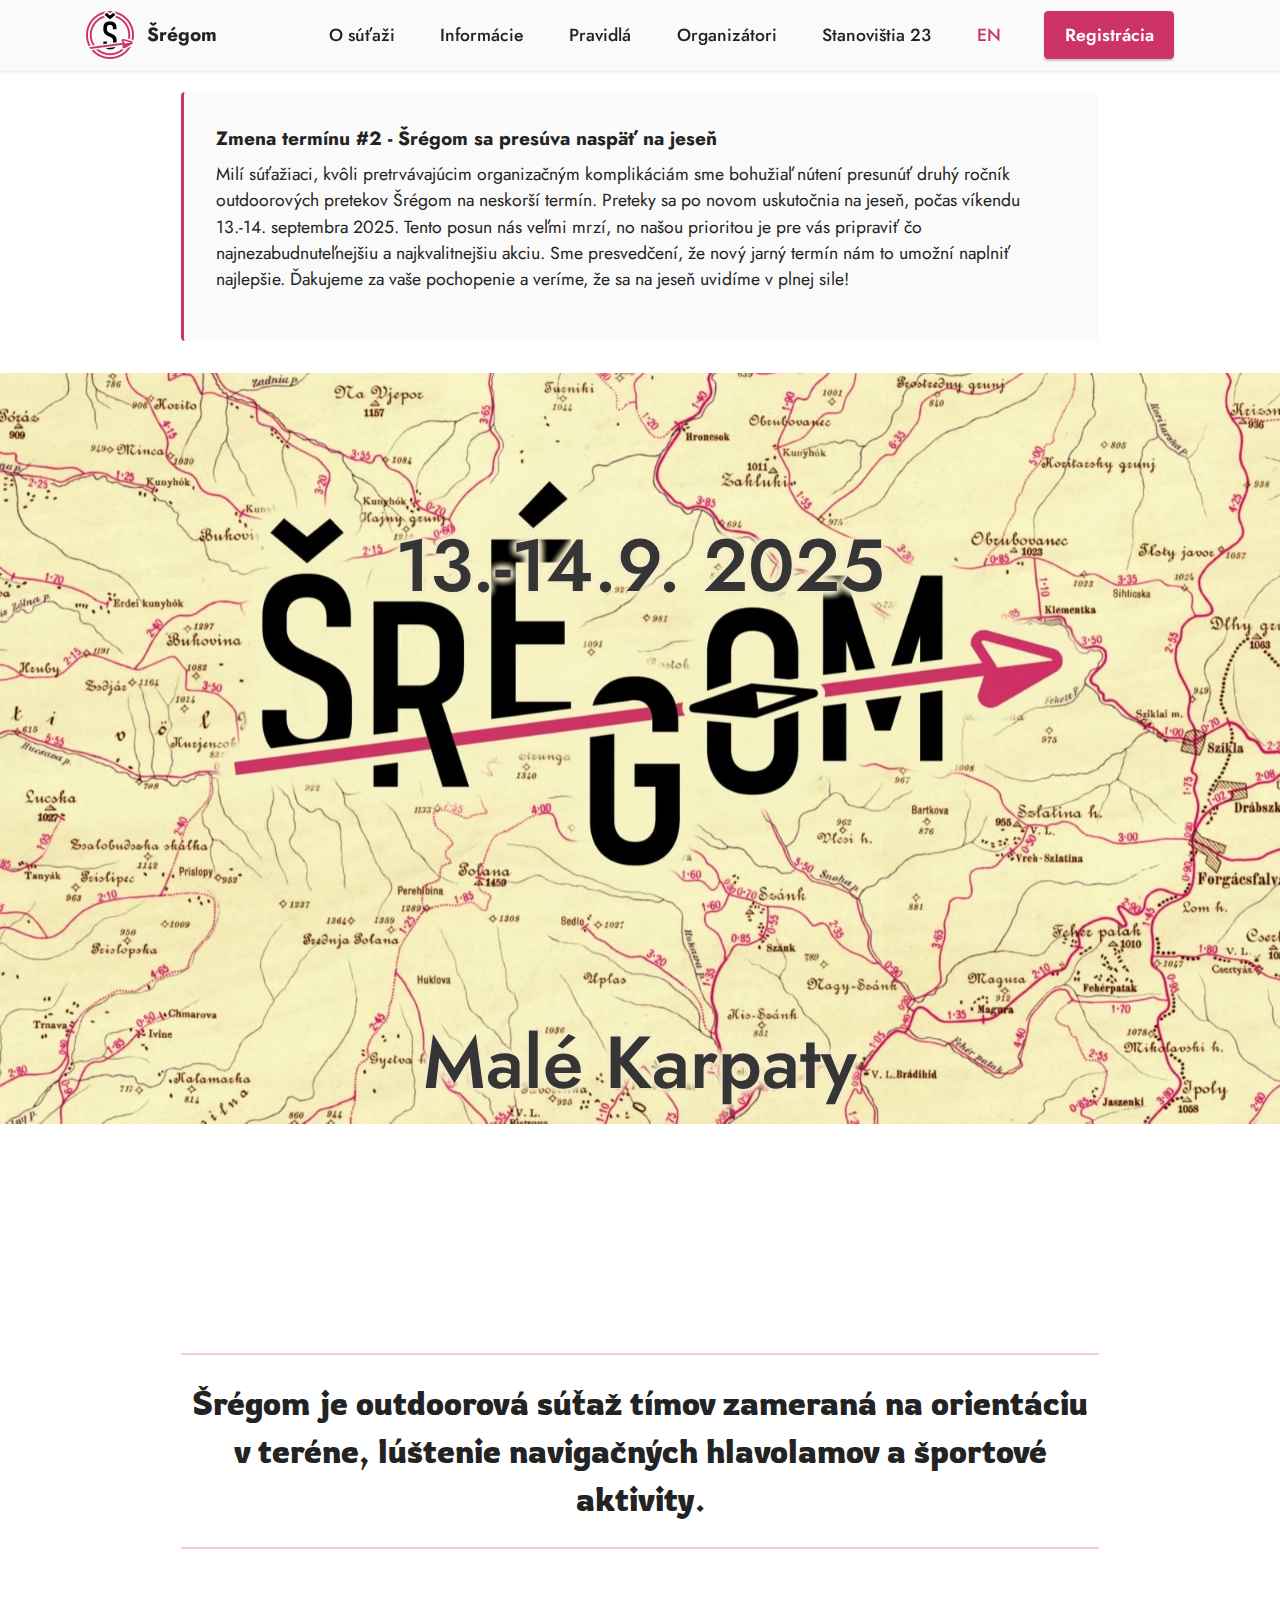
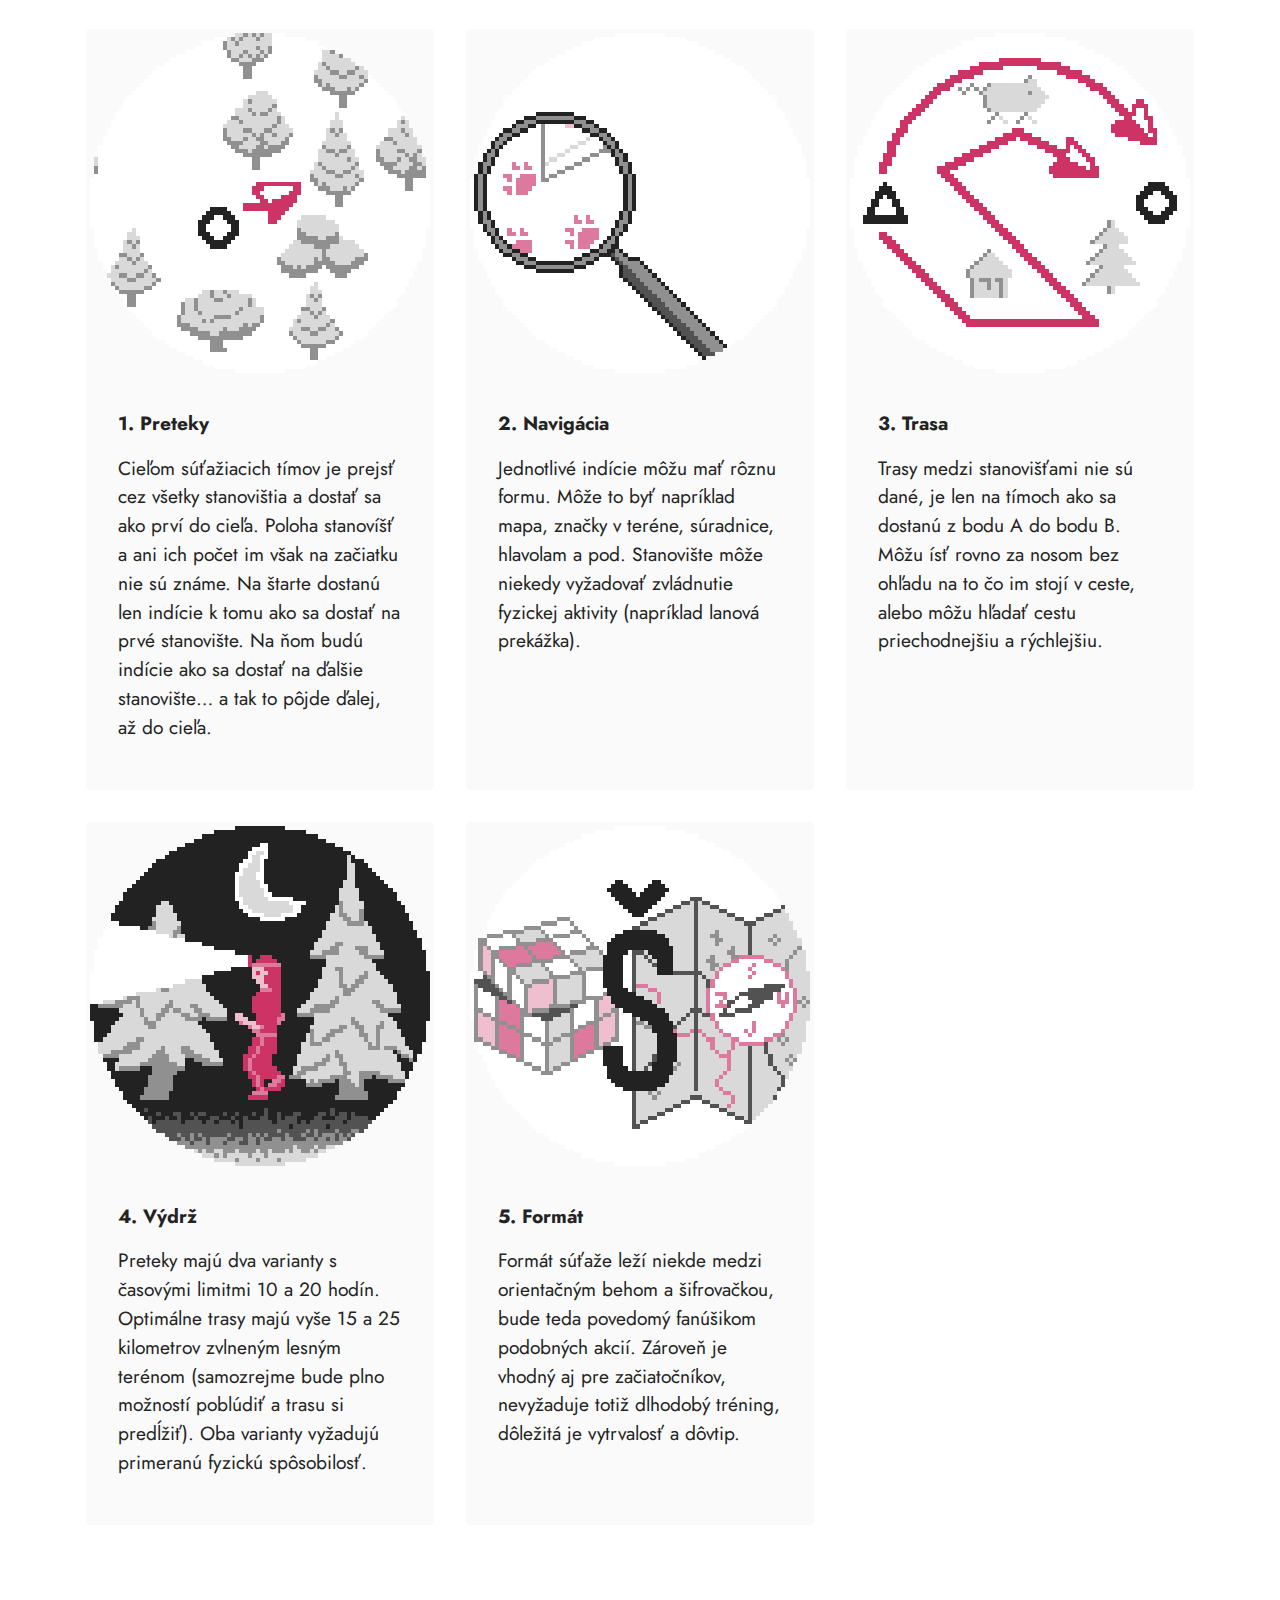
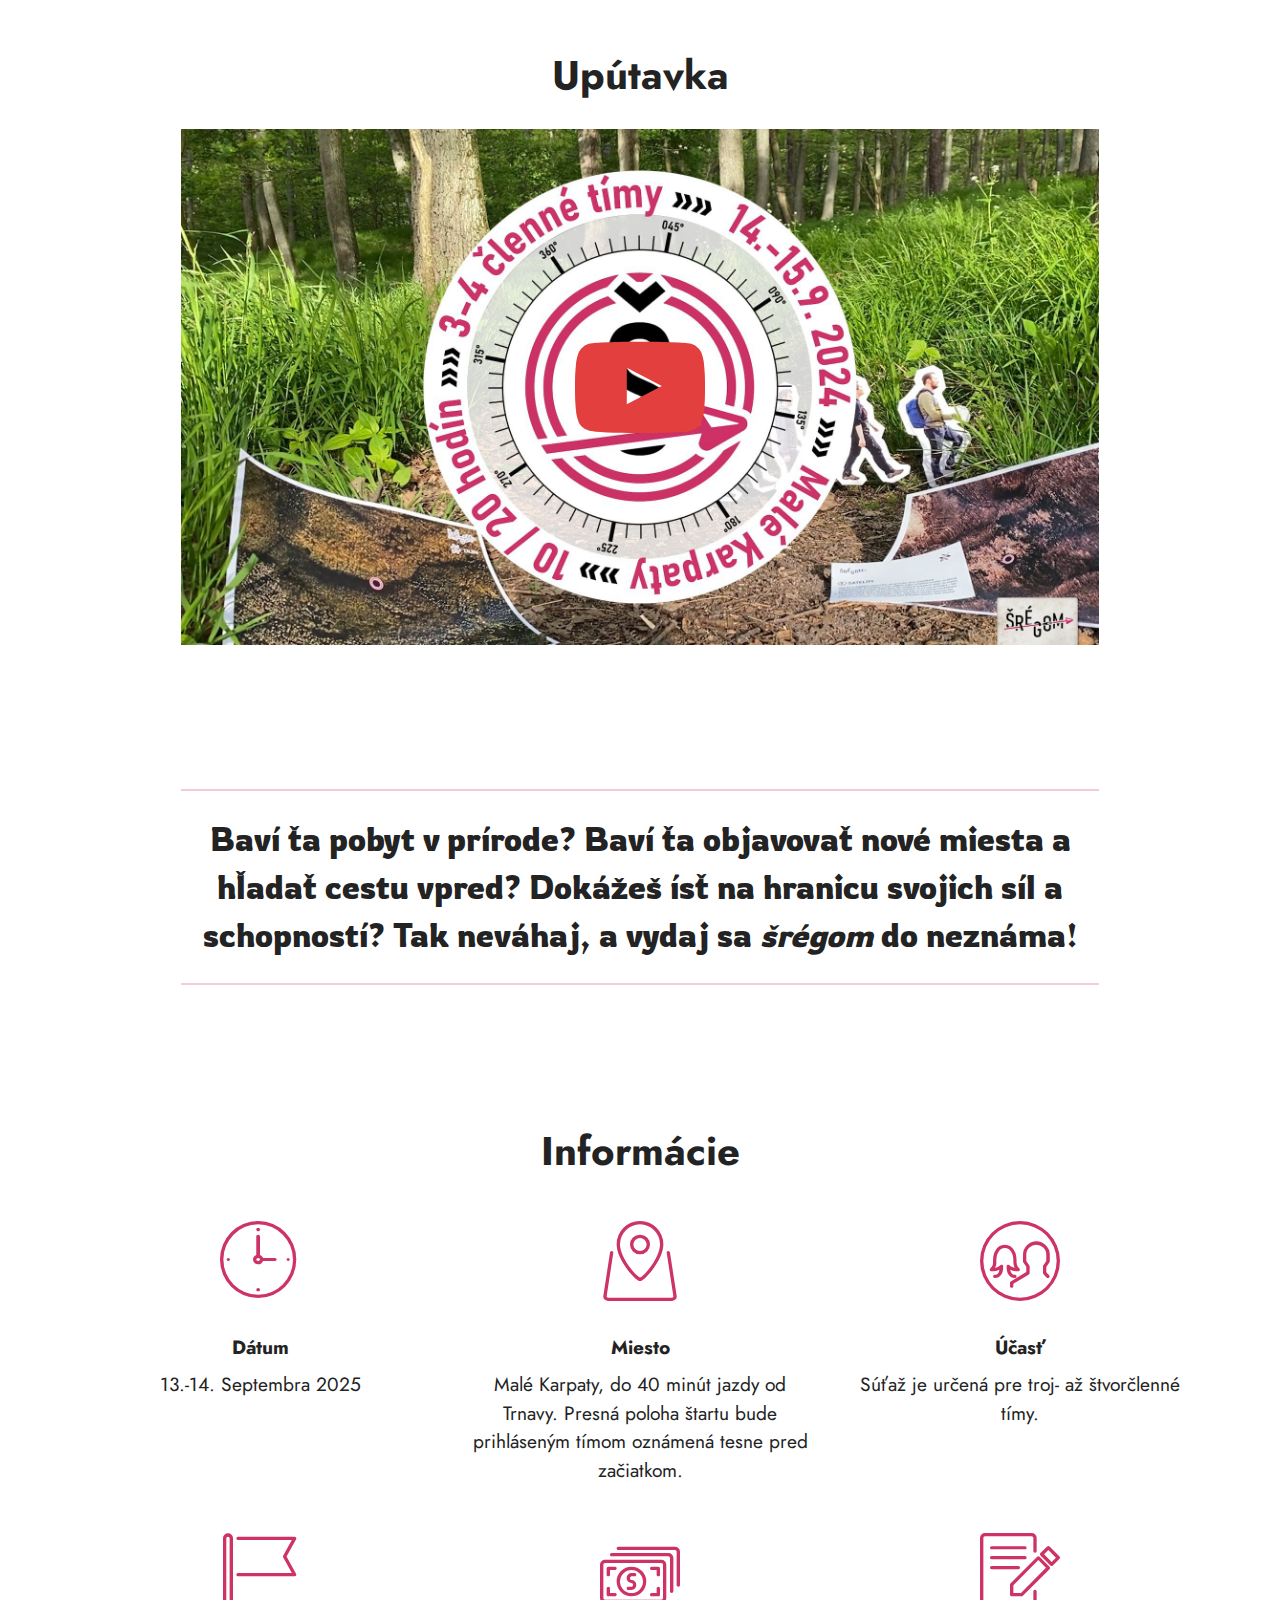
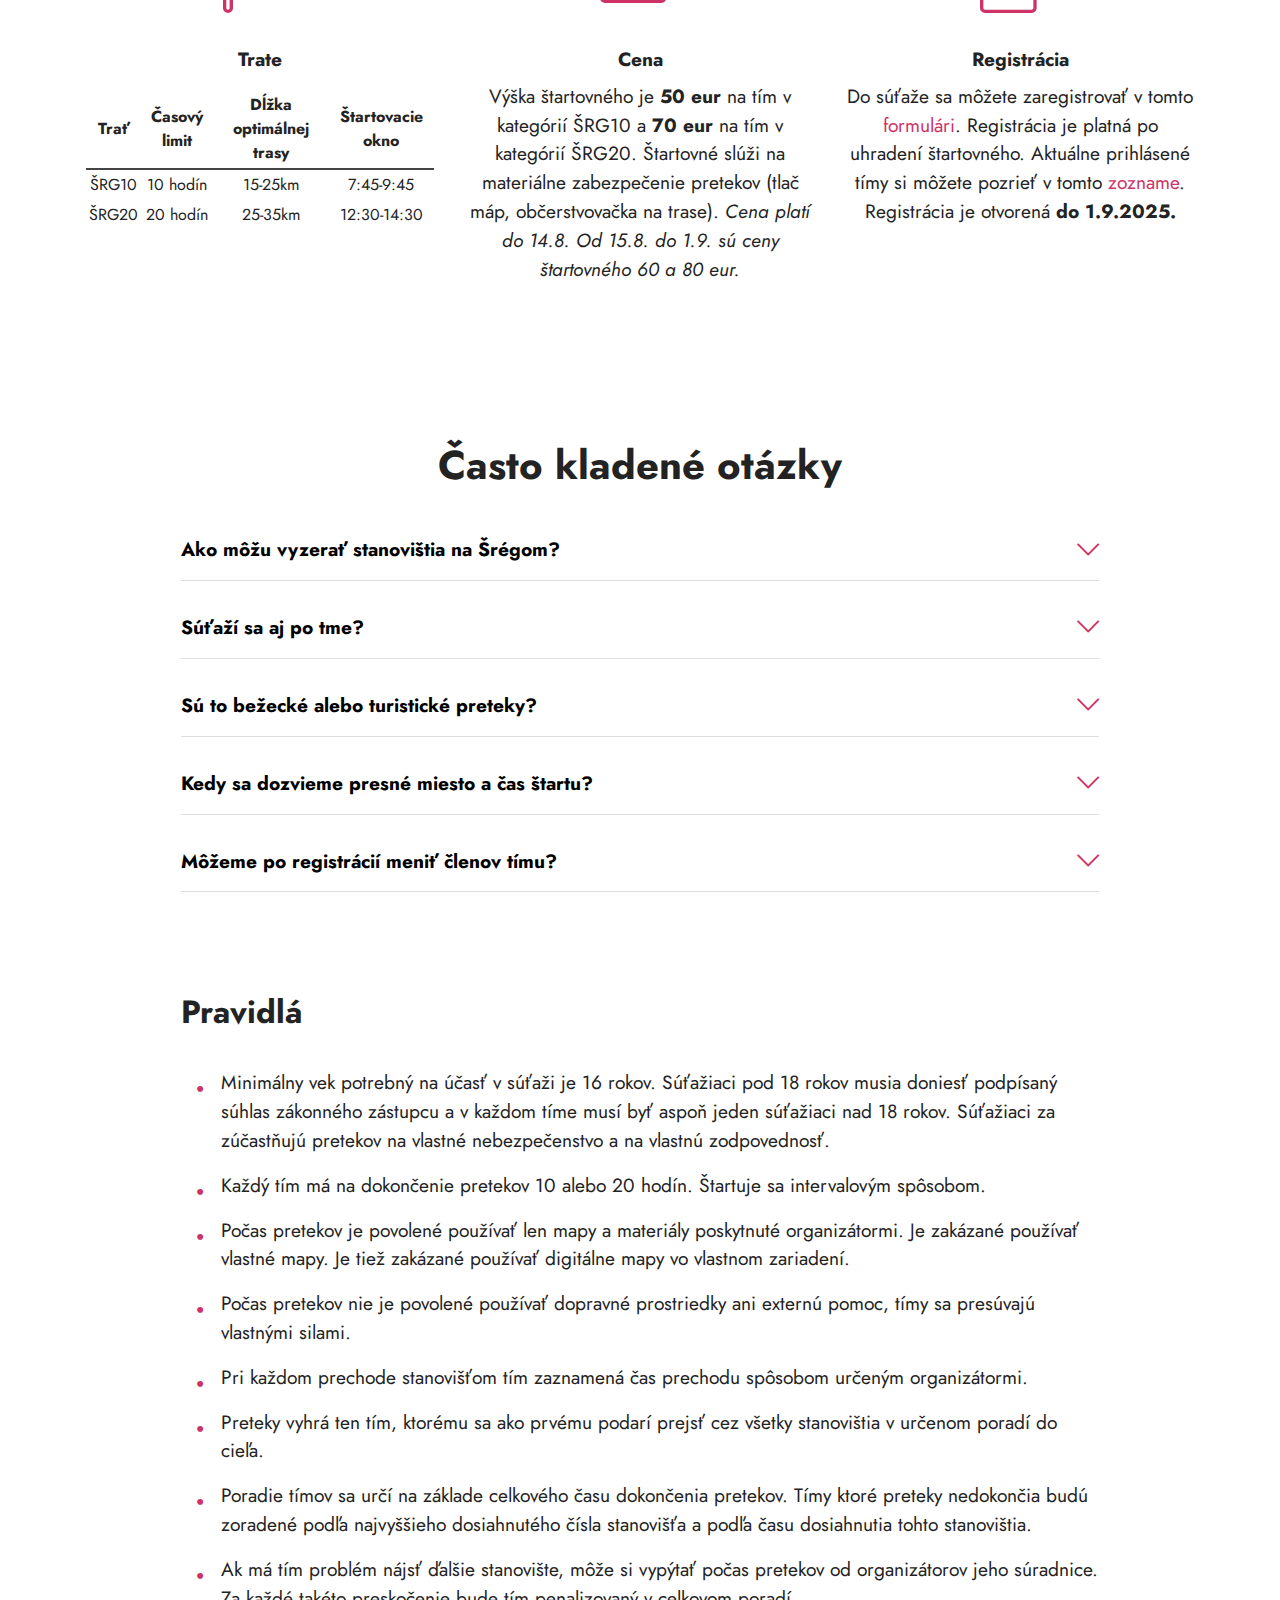
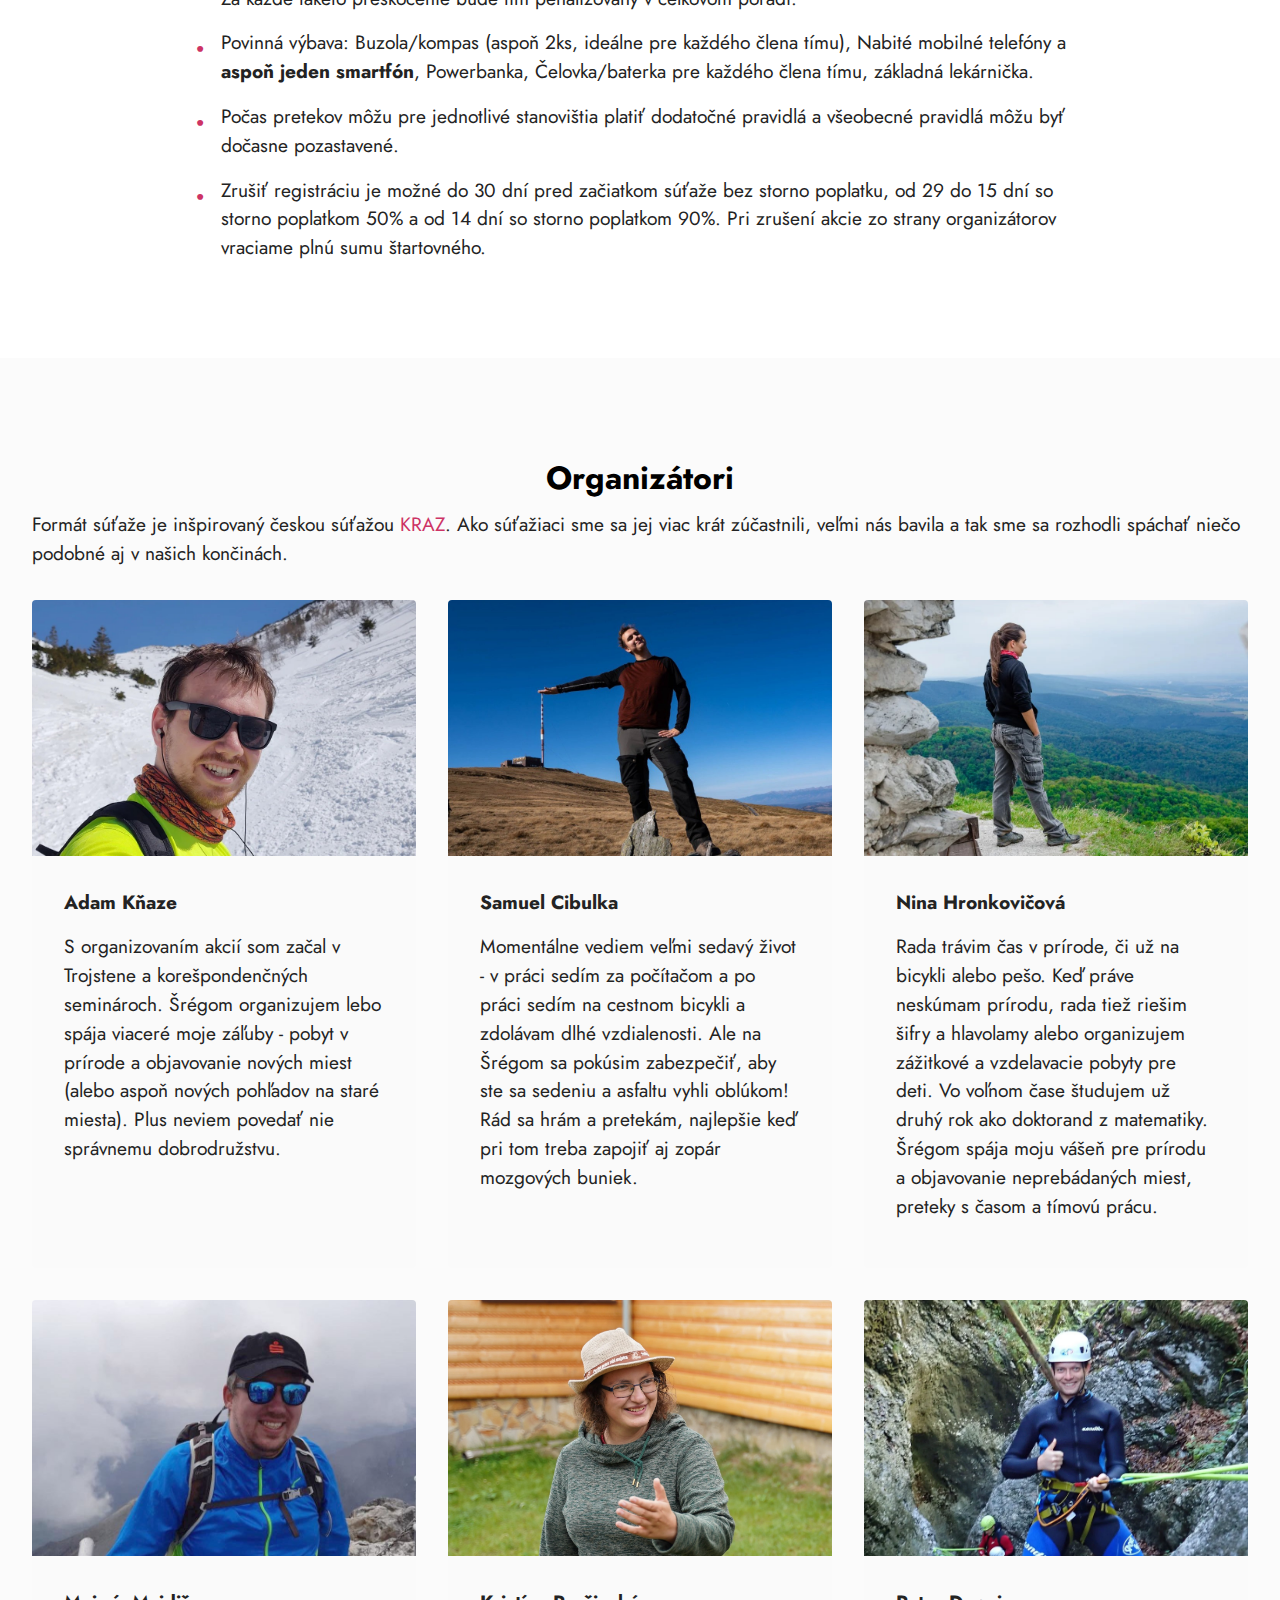
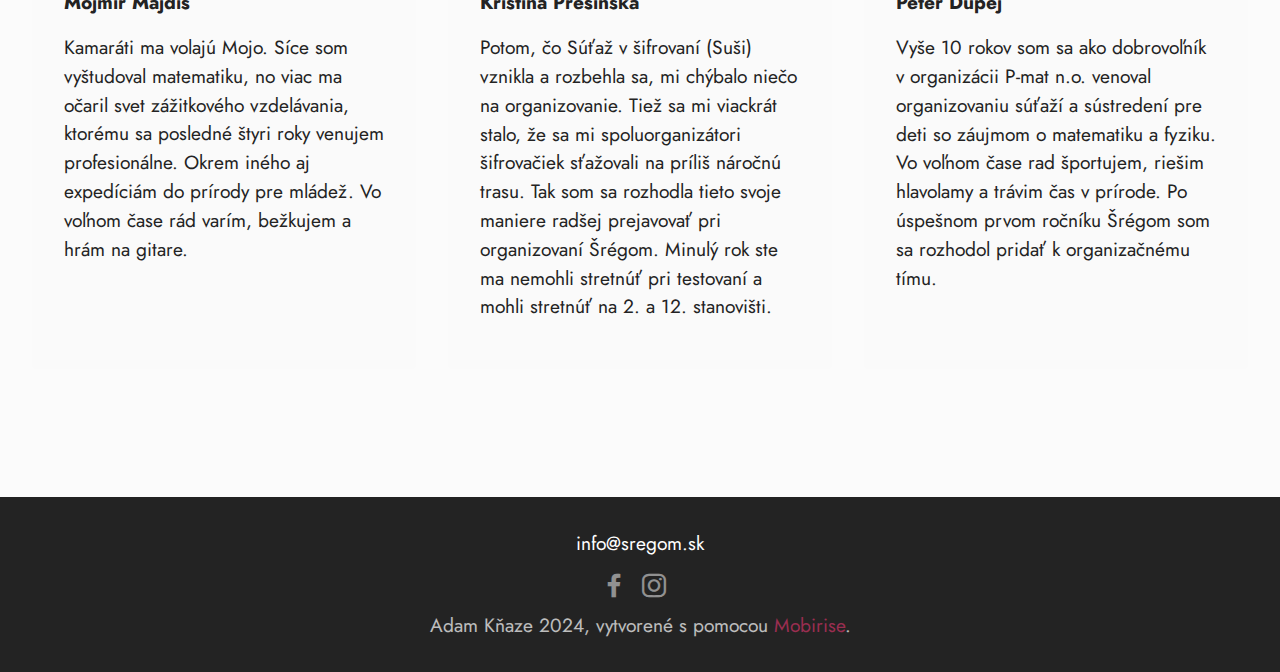
==== commit 186e0b0e: "date shift #2" ====
--- a/index.html
+++ b/index.html
@@ -120,15 +120,11 @@
         <div class="row justify-content-center">
           <div class="col-12 col-md-10">
             <blockquote>
-              <h5 class="mbr-section-title mbr-fonts-style mb-2 display-7"><strong>Zmena termínu - Šrégom sa presúva na
-                  jar</strong></h5>
-              <p class="mbr-text mbr-fonts-style display-4">Milí súťažiaci, kvôli neplánovaným organizačným komplikáciám sme
-                bohužiaľ nútení presunúť druhý ročník outdoorových pretekov Šrégom na neskorší termín. Preteky sa po novom
-                uskutočnia na jar, počas víkendu 3.-4. mája 2025. Tento posun nás veľmi mrzí, no našou prioritou je pre vás
-                pripraviť čo najnezabudnuteľnejšiu a najkvalitnejšiu akciu. Sme presvedčení, že nový jarný termín nám to
-                umožní naplniť najlepšie.
+              <h5 class="mbr-section-title mbr-fonts-style mb-2 display-7"><strong>Zmena termínu #2 - Šrégom sa presúva naspäť na
+                  jeseň</strong></h5>
+              <p class="mbr-text mbr-fonts-style display-4">Milí súťažiaci, kvôli pretrvávajúcim organizačným komplikáciám sme bohužiaľ nútení presunúť druhý ročník outdoorových pretekov Šrégom na neskorší termín. Preteky sa po novom uskutočnia na jeseň, počas víkendu 13.-14. septembra 2025. Tento posun nás veľmi mrzí, no našou prioritou je pre vás pripraviť čo najnezabudnuteľnejšiu a najkvalitnejšiu akciu. Sme presvedčení, že nový jarný termín nám to umožní naplniť najlepšie.
     
-                Ďakujeme za vaše pochopenie a veríme, že sa na jar uvidíme v plnej sile!
+                Ďakujeme za vaše pochopenie a veríme, že sa na jeseň uvidíme v plnej sile!
               </p>
             </blockquote>
           </div>
@@ -146,7 +142,7 @@
                 <h1
                   class="mbr-section-title mbr-fonts-style mb-3 display-1 custom-banner-text custom-text-align-center"
                 >
-                  3-4.5.
+                  13-14.9.
                 </h1>
                 <h1
                   class="mbr-section-title mbr-fonts-style mb-3 display-1 custom-banner-text custom-text-align-center"
@@ -169,7 +165,7 @@
         </div>
         <div class="row justify-content-center custom-remove-on-large">
           <h1 class="mbr-section-title mbr-fonts-style mb-3 display-1 custom-banner-text custom-text-align-center">
-            3.-4.5. 2025
+            13.-14.9. 2025
           </h1>
         </div>
         <div class="row justify-content-center custom-remove-on-large custom-height-200"></div>
@@ -444,7 +440,7 @@
                 <h5 class="card-title mbr-fonts-style display-7">
                   <strong>Dátum</strong>
                 </h5>
-                <p class="card-text mbr-fonts-style display-7">3.-4. Mája 2025</p>
+                <p class="card-text mbr-fonts-style display-7">13.-14. Septembra 2025</p>
               </div>
             </div>
           </div>
@@ -526,7 +522,7 @@
                 </h5>
                 <p class="card-text mbr-fonts-style display-7">
                   Výška štartovného je <b>50 eur</b> na tím v kategórií ŠRG10 a <b>70 eur</b> na tím v kategórií ŠRG20. Štartovné slúži na materiálne
-                  zabezpečenie pretekov (tlač máp, občerstvovačka na trase). <i>Cena platí do 6.4. Od 7.4. do 20.4. sú ceny štartovného 60 a 80 eur.</i>
+                  zabezpečenie pretekov (tlač máp, občerstvovačka na trase). <i>Cena platí do 14.8. Od 15.8. do 1.9. sú ceny štartovného 60 a 80 eur.</i>
                 </p>
               </div>
             </div>
@@ -545,7 +541,7 @@
                   <a href="https://forms.gle/zskVJTvY5yVRbbRD7" class="text-primary" target="_blank">formulári</a>.
                   Registrácia je platná po uhradení štartovného. Aktuálne prihlásené tímy si môžete pozrieť v tomto
                   <a href="https://docs.google.com/spreadsheets/d/1NJ4fOMR0ap_tFx2ibQ3mXdPipEtNOJ4i6-RdQQZWUZ4/edit?usp=sharing"
-                    class="text-primary" target="_blank">zozname</a>. Registrácia je otvorená <b>do 20.4.2025.</b>
+                    class="text-primary" target="_blank">zozname</a>. Registrácia je otvorená <b>do 1.9.2025.</b>
                 </p>
               </div>
             </div>
